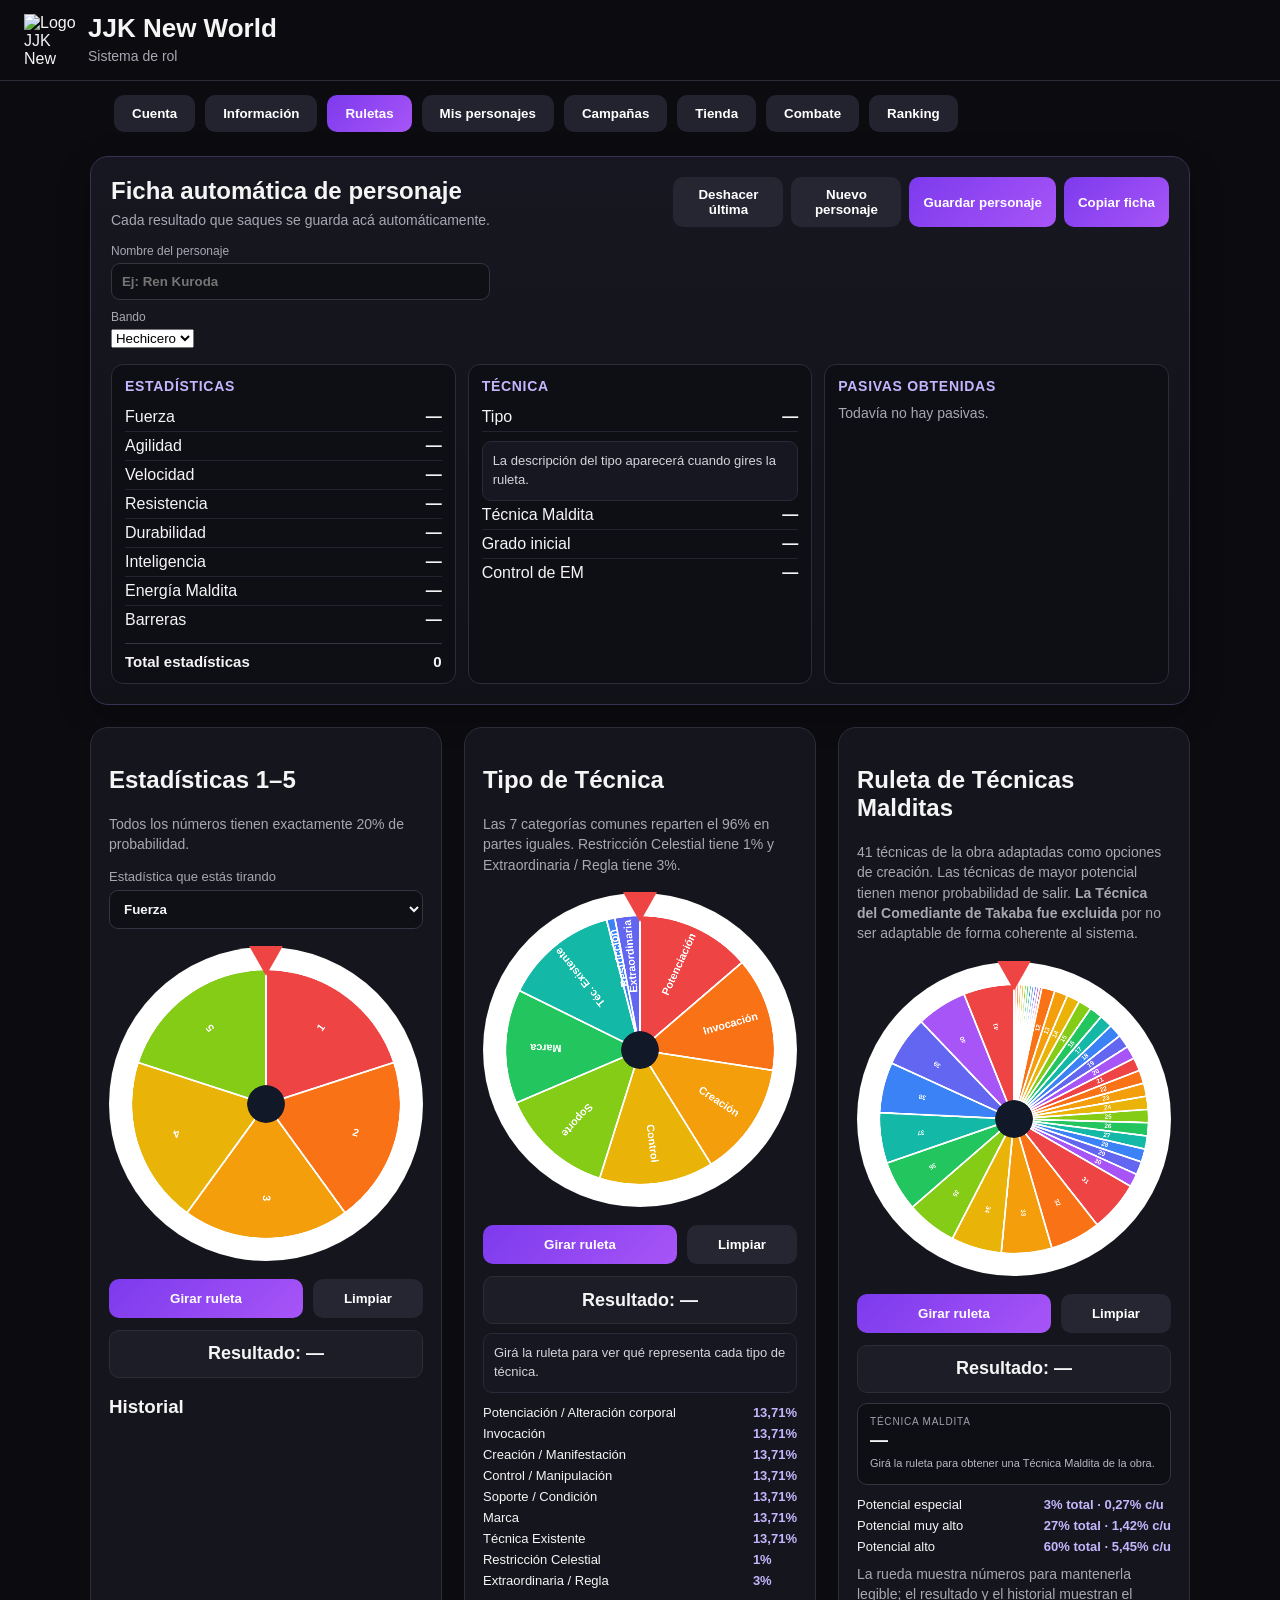
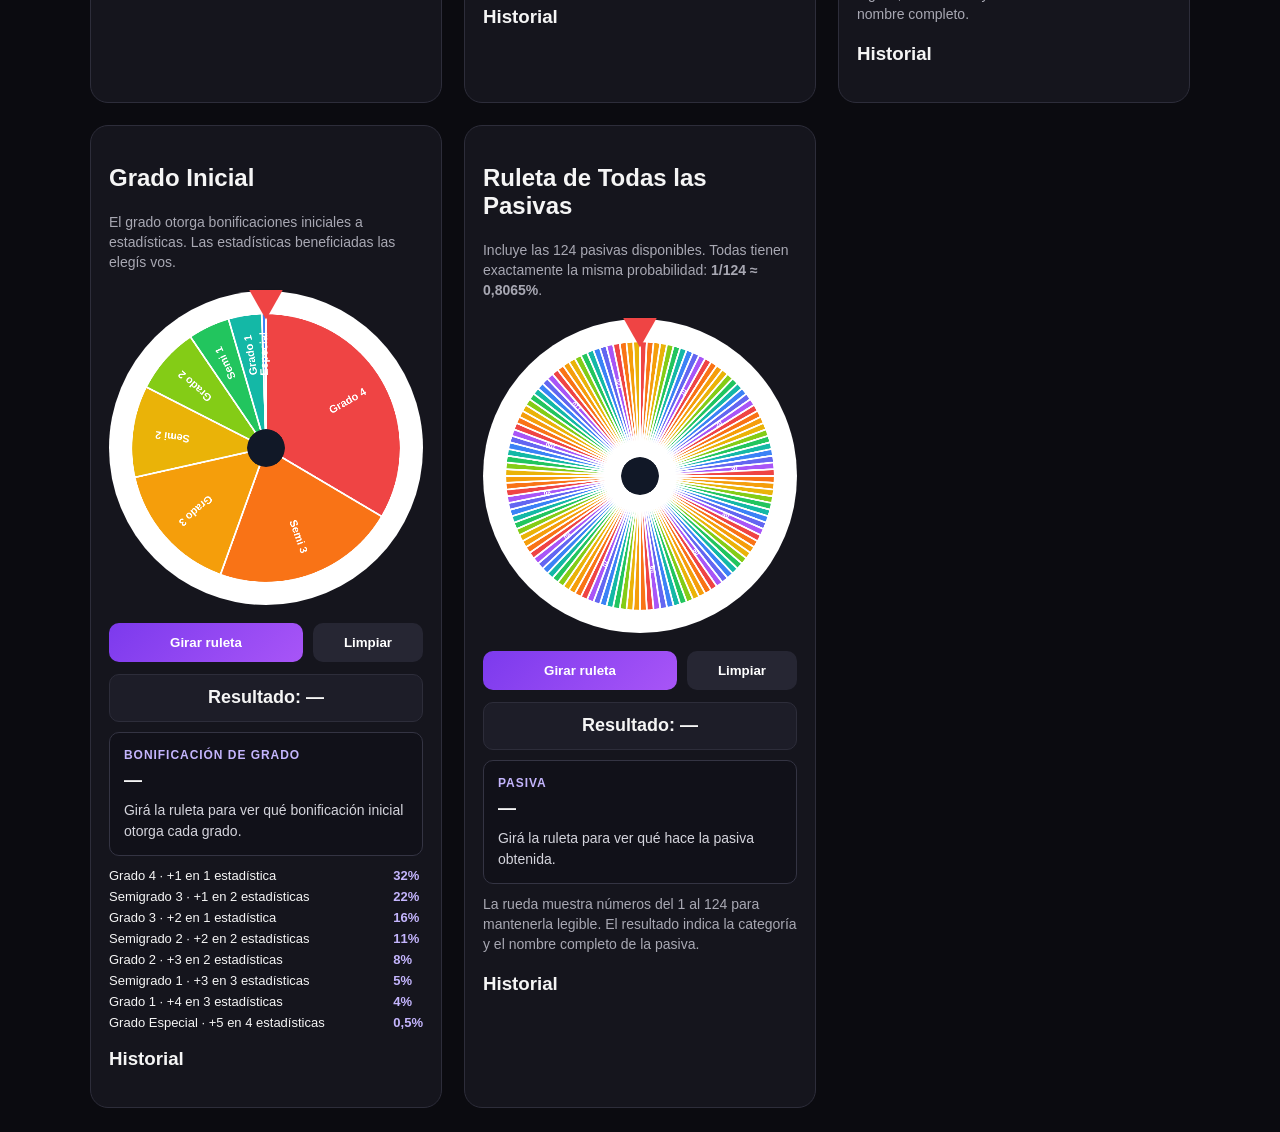
==== index.html @ 61fa08f1 "Allow deleting roleplay characters and report database delete failures" ====
<!doctype html>
<html lang="es">
<head>
<meta charset="utf-8">
<meta name="viewport" content="width=device-width,initial-scale=1">
<title>JJK New World</title>
<link rel="icon" type="image/svg+xml" href="assets/favicon.svg?v=2">
<link rel="shortcut icon" href="assets/favicon.svg?v=2">
<style>
:root{--bg:#0b0b10;--panel:#15151d;--panel2:#1d1d28;--border:#2d2d3a;--text:#f5f5f5;--muted:#a8a8b3;--accent:#7c3aed;--accent2:#a855f7}
*{box-sizing:border-box}body{margin:0;background:var(--bg);color:var(--text);font-family:Arial,sans-serif}header{padding:14px 24px;border-bottom:1px solid var(--border)}.brand{display:flex;align-items:center;gap:12px}.brand-logo{width:52px;height:52px;object-fit:contain;display:block}.brand-copy h1{margin:0;font-size:26px;line-height:1.1}.brand-copy .muted{margin-top:3px}main{max-width:1100px;margin:auto;padding:24px}.grid{display:grid;grid-template-columns:repeat(auto-fit,minmax(340px,1fr));gap:22px}.card{background:var(--panel);border:1px solid var(--border);border-radius:18px;padding:18px}.muted{color:var(--muted);font-size:14px;line-height:1.45}.wheel{position:relative;width:min(92vw,480px);aspect-ratio:1;margin:18px auto}.pointer{position:absolute;top:-1px;left:50%;transform:translateX(-50%);width:34px;height:30px;background:#ef4444;clip-path:polygon(0 0,100% 0,50% 100%);z-index:2;filter:drop-shadow(0 2px 3px rgba(0,0,0,.45))}canvas{width:100%;height:100%;border-radius:50%;background:#fff}.actions{display:flex;gap:10px;margin-top:14px}button{flex:1;border:0;border-radius:10px;padding:12px;font-weight:700;cursor:pointer;background:linear-gradient(135deg,var(--accent),var(--accent2));color:white}.secondary{max-width:110px;background:#262633}.result{margin-top:12px;background:var(--panel2);border:1px solid var(--border);padding:12px;border-radius:10px;text-align:center;font-size:18px;font-weight:800;min-height:48px;display:flex;align-items:center;justify-content:center}.chips{display:flex;gap:7px;flex-wrap:wrap;margin-top:8px}.chip{padding:6px 8px;border-radius:8px;background:#252532;border:1px solid #343443;font-size:12px}.legend{display:grid;grid-template-columns:1fr auto;gap:6px 12px;margin-top:12px;font-size:13px}.legend span:nth-child(even){color:#c4b5fd;font-weight:700}.passive-detail{margin-top:10px;padding:13px 14px;border:1px solid #343443;border-radius:10px;background:#111119;line-height:1.5}.passive-detail .pd-cat{font-size:12px;text-transform:uppercase;letter-spacing:.08em;color:#c4b5fd;font-weight:700}.passive-detail .pd-name{font-size:18px;font-weight:800;margin:3px 0 6px}.passive-detail .pd-desc{font-size:14px;color:#d4d4dc}.sheet-card{background:linear-gradient(180deg,#171721,#111118);border:1px solid #3a3154;border-radius:18px;padding:20px;margin-bottom:22px;box-shadow:0 10px 35px rgba(0,0,0,.2)}
.sheet-head{display:flex;align-items:flex-start;justify-content:space-between;gap:16px;flex-wrap:wrap}.sheet-head h2{margin:0 0 5px}.sheet-actions{display:flex;gap:8px;flex-wrap:wrap}.sheet-actions button{flex:none;padding:10px 14px}.sheet-grid{display:grid;grid-template-columns:repeat(auto-fit,minmax(230px,1fr));gap:12px;margin-top:16px}.sheet-block{background:#0e0e15;border:1px solid var(--border);border-radius:12px;padding:13px}.sheet-block h3{margin:0 0 9px;font-size:14px;color:#c4b5fd;text-transform:uppercase;letter-spacing:.05em}.sheet-row{display:flex;justify-content:space-between;gap:12px;padding:5px 0;border-bottom:1px solid #242431}.sheet-row:last-child{border-bottom:0}.sheet-value{font-weight:800;text-align:right}.sheet-passives{display:grid;gap:7px}.sheet-passive{background:#171722;border:1px solid #292938;border-radius:9px;padding:9px;font-size:13px}.sheet-passive b{display:block;margin-bottom:2px}.identity-grid{display:grid;grid-template-columns:repeat(auto-fit,minmax(220px,1fr));gap:10px;margin-top:14px}.identity-field label{display:block;font-size:12px;color:var(--muted);margin-bottom:5px}.identity-field input{width:100%;background:#0f0f16;color:var(--text);border:1px solid #343443;border-radius:9px;padding:10px;font-weight:700}.tech-desc{margin-top:9px;padding:10px;background:#171722;border:1px solid #292938;border-radius:9px;color:#d4d4dc;font-size:13px;line-height:1.45}.stat-total{margin-top:9px;padding-top:9px;border-top:1px solid #343443;font-size:15px;font-weight:800;display:flex;justify-content:space-between}.select-wrap{margin:10px 0 2px}.select-wrap label{display:block;font-size:13px;color:var(--muted);margin-bottom:6px}.select-wrap select{width:100%;background:#0f0f16;color:var(--text);border:1px solid #343443;border-radius:9px;padding:10px;font-weight:700}
.toast{position:fixed;right:18px;bottom:18px;background:#232334;border:1px solid #44445a;color:#fff;padding:11px 14px;border-radius:10px;opacity:0;transform:translateY(8px);pointer-events:none;transition:.2s;z-index:99}.toast.show{opacity:1;transform:none}
.top-nav{max-width:1100px;margin:0 auto;padding:14px 24px 0;display:flex;gap:10px}.top-nav button{flex:none;padding:11px 18px;background:#232330}.top-nav button.active{background:linear-gradient(135deg,var(--accent),var(--accent2))}.hidden{display:none!important}
.characters-head{display:flex;justify-content:space-between;align-items:flex-end;gap:16px;flex-wrap:wrap;margin-bottom:18px}.characters-grid{display:grid;grid-template-columns:repeat(2,minmax(0,1fr));gap:16px}.character-card{background:var(--panel);border:1px solid var(--border);border-radius:16px;padding:16px}.character-card h3{margin:0 0 4px;font-size:21px}.character-top{display:flex;gap:12px;align-items:center;margin-bottom:10px}.character-avatar{width:74px;height:74px;border-radius:14px;object-fit:cover;border:1px solid #3a3a4b;background:#0d0d14;flex:none}.character-avatar.placeholder{display:flex;align-items:center;justify-content:center;font-size:28px;font-weight:900;color:#7f7f91}.photo-preview{width:120px;height:120px;border-radius:14px;object-fit:cover;border:1px solid #3a3a4b;background:#0d0d14;display:block;margin:8px 0}.photo-note{font-size:11px;color:var(--muted);margin-top:5px}.character-meta{color:var(--muted);font-size:13px;margin-bottom:12px}.character-summary{display:grid;grid-template-columns:1fr auto;gap:6px 12px;font-size:13px}.character-summary strong{text-align:right}.character-actions{display:flex;gap:8px;margin-top:14px}.character-actions button{padding:9px}.danger{background:#3a171d!important}.editor{margin-top:14px;padding-top:14px;border-top:1px solid var(--border)}.editor-grid{display:grid;grid-template-columns:repeat(2,minmax(0,1fr));gap:10px}.editor label{display:block;font-size:12px;color:var(--muted);margin-bottom:5px}.editor input,.editor select,.editor textarea{width:100%;background:#0f0f16;color:var(--text);border:1px solid #343443;border-radius:8px;padding:9px}.editor textarea{min-height:70px;resize:vertical}.editor-stats{display:grid;grid-template-columns:repeat(4,minmax(0,1fr));gap:8px;margin-top:10px}.editor-stat{background:#101018;border:1px solid #292938;border-radius:8px;padding:8px}.editor-stat small{display:block;color:var(--muted);margin-bottom:4px}.initial-note{font-size:11px;color:#9c9cac;margin-top:3px}.passive-edit{display:flex;gap:8px;align-items:flex-start;padding:8px;background:#101018;border:1px solid #292938;border-radius:8px;margin-top:7px}.passive-edit div{flex:1}.passive-edit button{flex:none;padding:7px 9px}.passive-edit.pending-remove{opacity:.48;border-color:#7f1d1d;background:#1b1114}.passive-edit.pending-remove div{text-decoration:line-through}.passive-edit.pending-remove button{text-decoration:none;opacity:1}.awakening-panel{margin-top:10px;padding:10px;border:1px solid #343443;border-radius:10px;background:#0d0d14}.awakening-panel.hidden{display:none}.awakening-list{display:grid;gap:7px;margin-top:8px}.awakening-option{display:grid;grid-template-columns:auto 1fr;gap:8px;align-items:start;padding:8px;border:1px solid #292938;border-radius:8px;background:#101018}.awakening-option input{width:auto!important;margin-top:3px}.awakening-option.locked{opacity:.48}.awakening-option b{display:block;font-size:12px}.awakening-option small{display:block;color:var(--muted);line-height:1.4;margin-top:2px}.empty-characters{padding:30px;text-align:center;background:var(--panel);border:1px dashed #3c3c4c;border-radius:16px;color:var(--muted)}
.campaigns-head{display:flex;justify-content:space-between;align-items:flex-end;gap:16px;flex-wrap:wrap;margin-bottom:18px}.campaigns-grid{display:grid;grid-template-columns:repeat(auto-fit,minmax(300px,1fr));gap:16px}.campaign-card{background:var(--panel);border:1px solid var(--border);border-radius:16px;padding:16px}.campaign-cover{width:100%;height:150px;border-radius:12px;object-fit:cover;border:1px solid #343443;background:#0e0e15;margin-bottom:12px}.campaign-cover.placeholder{display:flex;align-items:center;justify-content:center;font-size:38px;font-weight:900;color:#77778a}.campaign-title-row{display:flex;justify-content:space-between;gap:10px;align-items:flex-start}.campaign-character-strip{display:flex;gap:6px;flex-wrap:wrap;margin-top:10px}.campaign-character-chip{display:flex;align-items:center;gap:6px;background:#171722;border:1px solid #292938;border-radius:999px;padding:5px 8px 5px 5px;font-size:12px}.campaign-character-chip img,.campaign-character-chip .mini-avatar{width:28px;height:28px;border-radius:50%;object-fit:cover;background:#0d0d14;border:1px solid #3a3a4b;display:flex;align-items:center;justify-content:center;font-weight:900}.campaign-edit-photo{margin-top:10px;padding-top:10px;border-top:1px solid var(--border)}.campaign-card h3{margin:0 0 6px}.campaign-meta{font-size:13px;color:var(--muted);margin-bottom:12px}.campaign-actions{display:flex;gap:8px;flex-wrap:wrap;margin-top:12px}.campaign-actions button{flex:none}.campaign-panel{margin-top:14px;border-top:1px solid var(--border);padding-top:14px}.zone-card{background:#101018;border:1px solid #292938;border-radius:10px;padding:10px;margin-top:8px}.zone-head{display:flex;justify-content:space-between;gap:10px;align-items:center}.zone-players{display:grid;gap:7px;margin-top:8px}.zone-player{display:flex;align-items:center;gap:9px;background:#171722;border:1px solid #292938;border-radius:8px;padding:8px}.zone-player img,.zone-player .mini-avatar{width:42px;height:42px;border-radius:9px;object-fit:cover;background:#0d0d14;border:1px solid #3a3a4b;display:flex;align-items:center;justify-content:center;font-weight:900}.zone-player .zp-main{flex:1}.zone-player .zp-main b{display:block}.campaign-form{display:grid;grid-template-columns:1fr auto;gap:10px;margin:10px 0}.campaign-form input,.campaign-form select{background:#0f0f16;color:var(--text);border:1px solid #343443;border-radius:9px;padding:10px}.campaign-form button{flex:none}.campaign-note{font-size:12px;color:var(--muted);margin-top:8px}
@media(max-width:900px){.characters-grid{grid-template-columns:1fr}}\n@media(max-width:720px){main{padding:16px}.top-nav{padding:12px 16px 0}.grid{grid-template-columns:1fr}.sheet-actions{width:100%}.sheet-actions button{flex:1}.editor-grid{grid-template-columns:1fr}.editor-stats{grid-template-columns:repeat(2,minmax(0,1fr))}}

.auth-bar{max-width:1100px;margin:12px auto 0;padding:0 24px;display:flex;gap:8px;align-items:center;flex-wrap:wrap}.auth-bar input{background:#0f0f16;color:var(--text);border:1px solid #343443;border-radius:9px;padding:9px 10px;min-width:190px}.auth-bar button{flex:none;padding:9px 12px}.auth-status{font-size:13px;color:var(--muted);margin-right:auto}.admin-badge{display:inline-block;background:#4c1d95;color:#e9d5ff;border:1px solid #7c3aed;border-radius:999px;padding:3px 8px;font-size:11px;font-weight:800;margin-left:6px}.sync-note{font-size:12px;color:#a7f3d0}.auth-required{padding:28px;text-align:center;background:var(--panel);border:1px dashed #3c3c4c;border-radius:16px;color:var(--muted)}

.combat-campaign-grid{display:grid;grid-template-columns:repeat(auto-fit,minmax(240px,1fr));gap:16px}.combat-campaign-card{background:var(--panel);border:1px solid var(--border);border-radius:16px;overflow:hidden}.combat-campaign-card img,.combat-campaign-placeholder{width:100%;height:135px;object-fit:cover;background:#0e0e15;display:flex;align-items:center;justify-content:center;font-size:38px;font-weight:900;color:#77778a}.combat-campaign-body{padding:14px}.combat-toolbar{display:flex;gap:10px;align-items:center;justify-content:space-between;flex-wrap:wrap;margin-bottom:16px}.combat-roster{display:grid;gap:14px}.combat-char{background:var(--panel);border:1px solid var(--border);border-radius:16px;padding:14px}.combat-char-head{display:flex;gap:12px;align-items:center;margin-bottom:12px}.combat-avatar{width:58px;height:58px;border-radius:12px;object-fit:cover;background:#0d0d14;border:1px solid #3a3a4b;display:flex;align-items:center;justify-content:center;font-weight:900;font-size:22px}.combat-char-title{flex:1}.combat-char-title h3{margin:0 0 4px}.combat-bars{display:grid;grid-template-columns:repeat(3,1fr);gap:10px}.combat-resource{background:#111119;border:1px solid #2c2c3a;border-radius:12px;padding:10px}.combat-resource-top{display:flex;justify-content:space-between;gap:8px;align-items:center;margin-bottom:7px;font-size:13px}.combat-bar{height:13px;border-radius:999px;background:#262633;overflow:hidden;border:1px solid #3a3a48}.combat-bar-fill{height:100%;background:linear-gradient(90deg,#6d28d9,#a78bfa);width:0%}.combat-resource input[type=range]{width:100%;margin-top:7px}.combat-number-row{display:flex;gap:6px;margin-top:6px;align-items:center}.combat-number-row input{width:72px;background:#0f0f16;color:var(--text);border:1px solid #343443;border-radius:7px;padding:6px}.combat-stats{display:grid;grid-template-columns:repeat(auto-fit,minmax(125px,1fr));gap:7px;margin-top:12px}.combat-stat{background:#101018;border:1px solid #292938;border-radius:9px;padding:8px;font-size:12px}.combat-stat b{display:block;font-size:16px;margin-top:2px}.combat-admin-row{display:flex;gap:8px;justify-content:flex-end;flex-wrap:wrap;margin-top:10px}.combat-hidden-card{opacity:.58}.visibility-pill{font-size:11px;padding:4px 8px;border-radius:999px;background:#252535;color:#d4d4df}.visibility-pill.on{background:#12351f;color:#bbf7d0}.initiative-pill{font-size:11px;padding:4px 8px;border-radius:999px;background:#2a1f3d;color:#e9d5ff;border:1px solid #6d28d9;font-weight:800;white-space:nowrap}.initiative-pill.pending{background:#252535;color:#b9b9c8;border-color:#3b3b4c}.combat-top-actions{display:flex;gap:8px;align-items:end;flex-wrap:wrap}.initiative-btn{background:linear-gradient(135deg,#6d28d9,#8b5cf6);font-weight:900}@media(max-width:720px){.combat-bars{grid-template-columns:1fr}.combat-char-head{align-items:flex-start}}

.account-card{background:#111119;border:1px solid #2d2d3a;border-radius:14px;padding:16px;margin-top:12px}.account-state{display:flex;gap:12px;align-items:center}.account-dot{width:12px;height:12px;border-radius:50%;background:#4ade80;box-shadow:0 0 12px rgba(74,222,128,.45)}.account-dot.off{background:#71717a;box-shadow:none}.account-details{display:grid;gap:5px;margin-top:12px}.account-details-row{display:flex;gap:8px;flex-wrap:wrap}.account-label{color:var(--muted);min-width:70px}.account-help{font-size:12px;color:var(--muted);margin-top:10px}

.password-wrap{position:relative;display:flex;align-items:center}.password-wrap input{width:100%;padding-right:42px}.password-toggle{position:absolute;right:6px;top:50%;transform:translateY(-50%);background:transparent;border:0;color:var(--muted);padding:6px 8px;cursor:pointer;font-size:16px}.password-toggle:hover{color:var(--text)}
/* Formulario de acceso adaptable a teléfonos, sin columnas desbordadas. */
#account-login-box .campaign-form{grid-template-columns:repeat(2,minmax(0,1fr))}
#account-login-box .campaign-form input,#account-login-box .password-wrap{width:100%;min-width:0}
#account-login-box #auth-login-feedback{overflow-wrap:anywhere;line-height:1.5}
@media(max-width:640px){
  #account-login-box .campaign-form{grid-template-columns:minmax(0,1fr)}
  #account-login-box .campaign-form input{font-size:16px;min-height:46px}
  #account-login-box .campaign-actions{display:grid;grid-template-columns:minmax(0,1fr)}
  #account-login-box .campaign-actions button{width:100%;min-height:46px}
  #account-login-box .auth-help-actions{display:grid!important;grid-template-columns:minmax(0,1fr)}
  #account-login-box .auth-help-actions button{width:100%;min-height:42px}
}

.combat-layout{display:grid;grid-template-columns:minmax(0,1fr) 320px;gap:16px;align-items:start}.roll-chat{background:var(--panel);border:1px solid var(--border);border-radius:16px;overflow:hidden;position:sticky;top:12px}.roll-chat-head{padding:12px 14px;border-bottom:1px solid var(--border);display:flex;justify-content:space-between;gap:10px;align-items:center}.roll-chat-list{max-height:620px;overflow:auto;padding:10px;display:grid;gap:8px}.roll-msg{background:#101018;border:1px solid #292938;border-radius:10px;padding:9px}.roll-msg-top{display:flex;justify-content:space-between;gap:8px;font-size:11px;color:var(--muted);margin-bottom:4px}.roll-msg-main{font-size:13px}.roll-total{font-size:18px;font-weight:900;margin-left:4px}.combat-stat.rollable{cursor:pointer;transition:.15s ease}.combat-stat.rollable:hover{transform:translateY(-1px);border-color:#7c3aed;background:#171326}.combat-stat.rollable:active{transform:translateY(0)}.combat-stat small{display:block;color:var(--muted);margin-top:4px;font-size:10px}.roll-empty{padding:18px;text-align:center;color:var(--muted)}@media(max-width:900px){.combat-layout{grid-template-columns:1fr}.roll-chat{position:static}.roll-chat-list{max-height:330px}}

.dice-overlay{position:fixed;inset:0;background:radial-gradient(circle at center,rgba(44,18,72,.38),rgba(5,5,10,.78));display:flex;align-items:center;justify-content:center;z-index:9999;backdrop-filter:blur(3px)}.dice-overlay.hidden{display:none}.d20-wrap{display:flex;flex-direction:column;align-items:center;gap:14px;perspective:900px}.d20-stage{position:relative;display:flex;align-items:center;justify-content:center}.d20-glow{position:absolute;width:160px;height:160px;border-radius:50%;background:radial-gradient(circle,rgba(167,139,250,.34),rgba(124,58,237,.08) 55%,transparent 72%);filter:blur(6px);opacity:.8;animation:glowPulse 1.4s ease-in-out infinite}.d20{position:relative;width:132px;height:132px;clip-path:polygon(50% 0%,95% 28%,82% 88%,18% 88%,5% 28%);background:linear-gradient(145deg,#3a1d5a,#8b5cf6 48%,#4c1d95 72%,#1c1230);display:flex;align-items:center;justify-content:center;font-size:46px;font-weight:900;color:white;box-shadow:0 22px 50px rgba(0,0,0,.52),0 0 36px rgba(124,58,237,.52);transform-style:preserve-3d;border:2px solid rgba(221,214,254,.9);text-shadow:0 2px 8px rgba(0,0,0,.65)}.d20:before,.d20:after{content:"";position:absolute;inset:14px;clip-path:polygon(50% 0%,95% 28%,82% 88%,18% 88%,5% 28%);border:1px solid rgba(255,255,255,.22)}.d20:after{inset:29px;border-color:rgba(255,255,255,.12)}.d20.rolling{animation:d20EpicRoll 1.8s cubic-bezier(.16,.84,.27,1)}.d20.resolved{animation:d20Land .42s ease-out}.d20.crit20{background:linear-gradient(145deg,#5b3b00,#f59e0b 48%,#fde68a 68%,#78350f);box-shadow:0 0 55px rgba(245,158,11,.85),0 26px 60px rgba(0,0,0,.5)}.d20.crit1{background:linear-gradient(145deg,#3f0d12,#991b1b 48%,#ef4444 68%,#2b0709);box-shadow:0 0 48px rgba(239,68,68,.72),0 26px 60px rgba(0,0,0,.5)}.d20-label{font-size:13px;color:#ede9fe;font-weight:800;letter-spacing:.02em;text-shadow:0 1px 6px rgba(0,0,0,.7)}.dice-result-burst{position:absolute;width:18px;height:18px;border-radius:50%;background:white;opacity:0;box-shadow:0 0 22px 8px rgba(255,255,255,.7)}.dice-result-burst.show{animation:resultBurst .5s ease-out}.dice-crit-text{font-size:15px;font-weight:900;letter-spacing:.08em;text-transform:uppercase;opacity:0;transform:translateY(4px)}.dice-crit-text.show{animation:critText .6s ease-out forwards}.dice-multi-grid{display:flex;flex-wrap:wrap;justify-content:center;align-items:center;gap:12px;max-width:min(92vw,760px);min-height:150px}.dice-multi-grid.hidden{display:none}.multi-die{position:relative;width:96px;height:96px;clip-path:polygon(50% 0%,95% 28%,82% 88%,18% 88%,5% 28%);background:linear-gradient(145deg,#3a1d5a,#8b5cf6 48%,#4c1d95 72%,#1c1230);display:flex;align-items:center;justify-content:center;flex-direction:column;font-size:32px;font-weight:900;color:#fff;border:2px solid rgba(221,214,254,.9);text-shadow:0 2px 8px rgba(0,0,0,.65);box-shadow:0 15px 36px rgba(0,0,0,.5),0 0 24px rgba(124,58,237,.42);transform-style:preserve-3d}.multi-die small{font-size:10px;opacity:.72;letter-spacing:.08em;margin-top:2px}.multi-die.rolling{animation:d20EpicRoll 1.8s cubic-bezier(.16,.84,.27,1)}.multi-die.resolved{animation:d20Land .42s ease-out}.multi-dice-more{width:100%;text-align:center;font-size:13px;color:#ede9fe;font-weight:800}@media(max-width:560px){.dice-multi-grid{gap:8px}.multi-die{width:74px;height:74px;font-size:25px}}@keyframes d20EpicRoll{0%{transform:translateY(-20px) rotateX(0deg) rotateY(0deg) rotateZ(0deg) scale(.72)}18%{transform:translateY(-34px) rotateX(160deg) rotateY(120deg) rotateZ(90deg) scale(1.03)}42%{transform:translateY(-16px) rotateX(330deg) rotateY(270deg) rotateZ(190deg) scale(.98)}68%{transform:translateY(-6px) rotateX(500deg) rotateY(430deg) rotateZ(315deg) scale(1.05)}88%{transform:translateY(5px) rotateX(650deg) rotateY(590deg) rotateZ(345deg) scale(.97)}100%{transform:translateY(0) rotateX(720deg) rotateY(720deg) rotateZ(360deg) scale(1)}}@keyframes d20Land{0%{transform:scale(1.08) translateY(-2px)}55%{transform:scale(.94) translateY(3px)}100%{transform:scale(1) translateY(0)}}@keyframes glowPulse{0%,100%{transform:scale(.92);opacity:.52}50%{transform:scale(1.08);opacity:.9}}@keyframes resultBurst{0%{opacity:.95;transform:scale(.4)}100%{opacity:0;transform:scale(7)}}@keyframes critText{0%{opacity:0;transform:translateY(6px) scale(.9)}100%{opacity:1;transform:translateY(0) scale(1)}}

.technique-box{margin-top:14px;padding:12px;border:1px solid var(--border);border-radius:12px;background:#101018}.technique-box h4{margin:0 0 8px}.technique-use-list{display:grid;gap:8px;margin-top:8px}.technique-use-item{border:1px solid #2d2d3a;border-radius:9px;padding:9px;background:#0e0e15}.technique-use-row{display:grid;grid-template-columns:1.15fr .9fr .65fr .9fr;gap:8px;align-items:end}.technique-use-row input,.technique-use-row select,.technique-use-row textarea{width:100%}.technique-use-wide{grid-column:span 2}.technique-use-remove{display:flex;justify-content:flex-end;align-items:end}.technique-use-actions{display:flex;gap:6px;flex-wrap:wrap;margin-top:8px}.combat-technique-box{margin-top:8px;padding-top:8px;border-top:1px solid #2b2b39}.combat-technique-title{display:flex;justify-content:space-between;gap:8px;align-items:center;margin-bottom:6px}.combat-technique-desc{font-size:11px;color:var(--muted);margin-bottom:7px}.combat-technique-actions{display:flex;gap:6px;flex-wrap:wrap}.combat-technique-btn{font-size:11px;padding:6px 9px}.technique-count{font-size:11px;color:var(--muted)}@media(max-width:720px){.technique-use-row{grid-template-columns:1fr}.combat-technique-actions{display:grid;grid-template-columns:1fr 1fr}}

.combat-char-head{cursor:pointer}
.combat-quick-menu{margin-top:8px;border-top:1px solid #2b2b39;padding-top:8px}
.combat-quick-nav{display:flex;gap:7px;justify-content:center}
.combat-quick-tab{display:flex;flex-direction:column;align-items:center;justify-content:center;gap:3px;min-width:78px;padding:7px 10px;background:#14141d;border:1px solid #323242;border-radius:9px;color:var(--text);font-size:10px}
.combat-quick-tab .qicon{font-size:18px;line-height:1}
.combat-quick-tab.active{border-color:#7c3aed;background:#1b1530}
.combat-quick-panel{margin-top:8px;padding:9px;background:#0f0f16;border:1px solid #2d2d3a;border-radius:9px}
.combat-quick-panel.hidden{display:none}
.quick-tech-desc{font-size:11px;color:var(--muted);line-height:1.45}
.quick-action-list{display:flex;gap:6px;flex-wrap:wrap}.quick-tech-list{display:grid;gap:7px}.quick-tech-item{border:1px solid #2d2d3a;border-radius:9px;background:#101018;overflow:hidden}.quick-tech-item>summary{cursor:pointer;list-style:none;padding:9px 10px;font-size:11px;font-weight:800;display:flex;align-items:center;justify-content:space-between;gap:8px}.quick-tech-item>summary::-webkit-details-marker{display:none}.quick-tech-item>summary:after{content:"▾";color:#8b5cf6}.quick-tech-item[open]>summary:after{content:"▴"}.quick-tech-actions{display:flex;gap:7px;flex-wrap:wrap;padding:0 9px 9px}.quick-tech-actions button{font-size:10px;padding:6px 9px}.quick-tech-note{font-size:10px;color:var(--muted);padding:0 9px 8px;line-height:1.4}
.quick-passive-list{display:grid;gap:6px}
.quick-passive-item{padding:7px 8px;border:1px solid #292938;border-radius:8px;background:#101018}
.quick-passive-item b{font-size:11px}
.quick-passive-item div{font-size:10px;color:var(--muted);margin-top:2px}
@media(max-width:720px){.combat-quick-nav{justify-content:flex-start;overflow-x:auto}.combat-quick-tab{min-width:72px}}
.combat-char{transition:opacity .18s ease,transform .18s ease,border-color .18s ease}.combat-char.live-updated{border-color:#7c3aed}.combat-char.live-removing{opacity:0;transform:translateY(-6px)}.combat-bar-fill{transition:width .22s ease}

/* Combat width and compactness refinements */
main{max-width:1500px!important;width:min(98vw,1500px)!important}
.combat-layout{grid-template-columns:minmax(0,1.03fr) minmax(460px,.97fr)!important;gap:14px!important}
.combat-roster{gap:6px!important}
.combat-char{padding:8px 10px!important;border-radius:9px!important}
.combat-char-head{margin-bottom:5px!important;gap:8px!important}
.combat-avatar{width:40px!important;height:40px!important;flex-basis:40px!important;font-size:15px!important}
.combat-char-title h3{font-size:14px!important}
.combat-char-title .muted{font-size:10px!important}
.combat-bars{gap:5px!important;margin:3px 0 4px!important}
.combat-resource{padding:5px 6px!important}
.combat-resource-top{font-size:9px!important;margin-bottom:3px!important}
.combat-bar{height:8px!important}
.combat-number-row{margin-top:3px!important}
.combat-number-row input{width:52px!important;padding:3px!important;font-size:10px!important}
.combat-stats{margin-top:4px!important}
.combat-stat{min-width:52px!important;padding:5px 6px!important;font-size:9px!important}
.combat-stat b{font-size:13px!important}
.combat-stat small{font-size:7px!important}
.combat-quick-menu{margin-top:6px!important;padding-top:6px!important}
.combat-quick-nav{gap:5px!important}
.combat-quick-tab{min-width:70px!important;padding:5px 8px!important;font-size:9px!important}
.combat-quick-tab .qicon{font-size:15px!important}
.combat-quick-panel{margin-top:6px!important;padding:7px!important}
.combat-admin-row{margin-top:5px!important}
.roll-chat-list{max-height:840px!important;padding:12px!important;gap:10px!important}
.roll-msg{padding:11px 12px!important;border-radius:12px!important}
.roll-msg-with-avatar{display:flex;gap:10px;align-items:center}
.roll-msg-mini-avatar{width:32px;height:32px;border-radius:50%;object-fit:cover;flex:0 0 32px;border:1px solid #4b4b5b;background:#15151f;display:flex;align-items:center;justify-content:center;font-size:12px;font-weight:800}
.roll-msg-content{min-width:0;flex:1}
.roll-msg-top{font-size:12px!important;margin-bottom:7px!important}
.roll-msg-main{gap:7px!important;font-size:16px!important;display:flex!important;align-items:center!important}
.roll-d20{width:40px!important;height:40px!important;font-size:17px!important}
.roll-total{min-width:40px!important;height:40px!important;font-size:20px!important;display:inline-flex!important;align-items:center!important;justify-content:center!important}
@media(max-width:1000px){main{width:98vw!important}.combat-layout{grid-template-columns:1fr!important}.roll-chat-list{max-height:440px!important}}

.combat-map-section{margin-top:18px;border-top:1px solid var(--border);padding-top:16px}
.combat-map-head{display:flex;justify-content:space-between;align-items:flex-end;gap:10px;flex-wrap:wrap;margin-bottom:10px}
.combat-map-head h3{margin:0 0 3px}
.combat-map-tools{display:flex;gap:7px;align-items:center;flex-wrap:wrap}
.combat-map-tools select,.combat-map-tools input{min-height:36px}
.combat-map-admin{margin:10px 0;padding:10px;border:1px solid #2d2d3a;border-radius:10px;background:#101018}
.combat-map-admin-grid{display:grid;grid-template-columns:1.1fr 1fr 1.4fr .7fr .7fr auto;gap:7px;align-items:end}
.combat-map-stage-shell{width:100%;height:auto;border:1px solid #343443;border-radius:12px;background:#09090e;padding:10px;overflow:visible}
.tactical-map{position:relative;display:block;width:100%;min-width:0;max-width:none;margin:0 auto;user-select:none;touch-action:none}
.tactical-map>img{display:block;width:100%;height:auto;max-height:none;object-fit:contain;border-radius:7px;pointer-events:none}
.map-token{position:absolute;transform:translate(-50%,-50%);border-radius:50%;border:2px solid rgba(255,255,255,.92);box-shadow:0 3px 12px rgba(0,0,0,.7);overflow:visible;cursor:grab;z-index:5;touch-action:none}
.map-token.dragging{cursor:grabbing;z-index:8;box-shadow:0 0 0 3px rgba(124,58,237,.35),0 5px 16px rgba(0,0,0,.75)}
.map-token img,.map-token-fallback{width:100%;height:100%;border-radius:50%;object-fit:cover;background:#191923;display:flex;align-items:center;justify-content:center;font-weight:900;font-size:11px}
.map-token-name{position:absolute;top:calc(100% + 3px);left:50%;transform:translateX(-50%);white-space:nowrap;background:rgba(8,8,12,.82);padding:2px 5px;border-radius:5px;color:#fff;font-size:9px;pointer-events:none}
.map-ruler-svg{position:absolute;inset:0;width:100%;height:100%;z-index:4;pointer-events:none}

.map-drawings-svg{position:absolute;inset:0;width:100%;height:100%;z-index:3;pointer-events:none;overflow:visible}
.map-drawing-shape{vector-effect:non-scaling-stroke;transition:filter .12s ease,opacity .12s ease}
.map-drawing-shape.selected{filter:drop-shadow(0 0 3px #fff);opacity:1}
.map-drawings-svg.select-mode .map-drawing-shape{pointer-events:all;cursor:pointer}
.map-drawing-toolbar{margin-top:9px;padding:9px;border:1px solid #30303d;border-radius:10px;background:#101018;display:flex;gap:7px;align-items:center;flex-wrap:wrap}
.map-drawing-toolbar button{padding:7px 9px;font-size:11px}
.map-drawing-toolbar button.active{outline:2px solid #8b5cf6;background:#26193f}
.map-drawing-toolbar input[type=color]{width:38px;height:32px;border:1px solid #3a3a48;border-radius:7px;background:#111;padding:2px}
.map-drawing-toolbar .draw-size{display:inline-flex;gap:4px;align-items:center}
.map-drawing-toolbar .draw-size span{min-width:40px;text-align:center;font-size:11px;color:var(--muted)}
.map-drawing-toolbar .draw-sep{width:1px;height:26px;background:#343443;margin:0 2px}
.map-drawing-help{font-size:10px;color:var(--muted);flex-basis:100%}
.map-ruler-line{stroke:#f4f4f5;stroke-width:2;stroke-dasharray:7 5;filter:drop-shadow(0 1px 2px #000)}
.map-measure-label{position:absolute;z-index:7;background:rgba(8,8,12,.9);color:white;border:1px solid #55556a;border-radius:7px;padding:4px 7px;font-size:11px;pointer-events:none;display:none}
.map-scale-note{font-size:10px;color:var(--muted)}
.map-empty{padding:24px;text-align:center;border:1px dashed #383846;border-radius:10px;color:var(--muted)}
@media(max-width:900px){.combat-map-admin-grid{grid-template-columns:1fr 1fr}.combat-map-stage-shell{height:auto}.tactical-map{min-width:0}}

/* Roulette overflow fix */
#roulette-section{max-width:1100px;margin-left:auto;margin-right:auto}
#roulette-section .wheel{width:min(100%,480px)!important;max-width:100%!important}
#roulette-section canvas{max-width:100%;display:block}

.combat-quick-subtract{display:flex;gap:4px;margin-top:4px}
.combat-quick-subtract input{min-width:0;width:100%;padding:4px 5px!important;font-size:10px!important;background:#0d0d14;color:var(--text);border:1px solid #343443;border-radius:6px}
.combat-quick-subtract button{flex:0 0 auto;padding:4px 7px!important;font-size:9px!important;border-radius:6px!important;background:#3a1f2a}

.combat-zone-selector{display:flex;align-items:end;gap:7px;flex-wrap:wrap}
.combat-zone-selector label{font-size:10px;color:var(--muted);display:block}
.combat-zone-selector select{min-width:210px;background:#101018;color:var(--text);border:1px solid #343443;border-radius:8px;padding:8px}

.combat-resource{border:1px solid var(--border);transition:.18s ease}
.combat-resource-icon{display:inline-flex;align-items:center;justify-content:center;margin-right:5px;font-size:11px;line-height:1}
.combat-resource-hp{border-color:rgba(239,68,68,.72)!important;box-shadow:inset 0 0 0 1px rgba(239,68,68,.08)}
.combat-resource-hp .combat-resource-top b{color:#f87171}
.combat-resource-hp .combat-bar{background:rgba(127,29,29,.32)}
.combat-resource-hp .combat-bar-fill{background:linear-gradient(90deg,#991b1b,#ef4444)!important}
.combat-resource-ce{border-color:rgba(168,85,247,.72)!important;box-shadow:inset 0 0 0 1px rgba(168,85,247,.08)}
.combat-resource-ce .combat-resource-top b{color:#c084fc}
.combat-resource-ce .combat-bar{background:rgba(88,28,135,.32)}
.combat-resource-ce .combat-bar-fill{background:linear-gradient(90deg,#6d28d9,#a855f7)!important}
.combat-resource-du{border-color:rgba(45,212,191,.72)!important;box-shadow:inset 0 0 0 1px rgba(45,212,191,.08)}
.combat-resource-du .combat-resource-top b{color:#5eead4}
.combat-resource-du .combat-bar{background:rgba(17,94,89,.32)}
.combat-resource-du .combat-bar-fill{background:linear-gradient(90deg,#0f766e,#2dd4bf)!important}

.side-pill{font-size:9px;padding:4px 7px;border-radius:999px;border:1px solid #3c3c49;color:var(--muted);white-space:nowrap}
.side-pill.enemy{border-color:#7f1d1d;color:#fca5a5;background:rgba(127,29,29,.12)}
.combat-enemy-hidden{border-color:#3f3f46!important;background:linear-gradient(180deg,#111118,#0c0c12)!important}
.combat-enemy-hidden .combat-char-head{margin-bottom:0!important}
.enemy-hidden-note{margin-top:9px;padding:9px 10px;border:1px dashed #343443;border-radius:8px;color:var(--muted);font-size:11px;text-align:center}
.roll-msg-hidden{opacity:.82;border-style:dashed!important}
.roll-hidden-text{font-size:12px;color:var(--muted);padding:4px 0}

.enemy-roll-total-only{display:flex!important;align-items:center!important;gap:8px!important}
.enemy-roll-total-only .roll-hidden-text{font-size:12px;color:var(--muted);padding:0}
.character-card.character-side-hechicero{border:2px solid #3b82f6!important;box-shadow:0 0 0 1px rgba(59,130,246,.12),0 8px 24px rgba(37,99,235,.08)}
.character-card.character-side-maldicion{border:2px solid #a855f7!important;box-shadow:0 0 0 1px rgba(168,85,247,.12),0 8px 24px rgba(126,34,206,.09)}
.combat-char.combat-side-hechicero{border:2px solid #3b82f6!important;box-shadow:0 0 0 1px rgba(59,130,246,.11)}
.combat-char.combat-side-maldicion{border:2px solid #a855f7!important;box-shadow:0 0 0 1px rgba(168,85,247,.11)}
.combat-enemy-hidden.combat-side-hechicero{border-color:#3b82f6!important}
.combat-enemy-hidden.combat-side-maldicion{border-color:#a855f7!important}

.dice-panel{padding:10px 12px;border-bottom:1px solid var(--border);background:#0d0d14}
.dice-quick-row{display:grid;grid-template-columns:repeat(6,1fr);gap:6px;margin-bottom:8px}
.dice-quick-btn{padding:7px 4px!important;font-size:11px!important;font-weight:800}
.dice-expression-row{display:flex;gap:6px}
.dice-expression-row input{min-width:0;flex:1;background:#101018;color:var(--text);border:1px solid #343443;border-radius:8px;padding:8px 9px}
.dice-expression-row button{flex:0 0 auto;padding:8px 11px!important}
.free-dice-roll{padding:11px 12px!important}
.free-dice-main{display:flex;align-items:center;gap:8px;flex-wrap:wrap}
.free-dice-results{font-size:12px;color:#ddd6fe;line-height:1.4}
.map-view-toolbar{justify-content:flex-start}
.map-zoom-controls{display:flex;gap:4px;align-items:center;margin-left:auto}
.map-zoom-controls button{min-width:34px;padding:6px 9px!important}
.map-zoom-value{min-width:58px!important}

.combat-text-chat{margin-top:18px;border-top:1px solid var(--border);padding-top:16px}
.combat-text-chat-head{display:flex;justify-content:space-between;align-items:end;margin-bottom:8px}
.combat-text-chat-head h3{margin:0 0 3px}
.combat-chat-list{max-height:340px;overflow:auto;border:1px solid #30303d;border-radius:12px;background:#0b0b11;padding:10px;display:flex;flex-direction:column;gap:8px}
.combat-chat-empty{padding:18px;text-align:center;color:var(--muted)}
.combat-chat-msg{padding:9px 10px;border:1px solid #2d2d39;border-radius:10px;background:#111118}
.combat-chat-msg.mine{border-color:#3d3d55;background:#13131d}
.combat-chat-msg-top{display:flex;justify-content:space-between;gap:10px;align-items:center;color:var(--muted);font-size:10px;margin-bottom:5px}
.combat-chat-msg-top>span:first-child{display:flex;align-items:center;gap:6px}
.combat-chat-msg-top b{color:var(--text);font-size:11px}
.combat-chat-mode{font-size:9px;padding:2px 5px;border-radius:999px;border:1px solid #3a3a48}
.combat-chat-mode.mode-global{color:#93c5fd;border-color:#1d4ed8;background:rgba(29,78,216,.12)}
.combat-chat-mode.mode-private{color:#d4d4d8;border-color:#52525b;background:rgba(82,82,91,.15)}
.combat-chat-mode.mode-gm{color:#c4b5fd;border-color:#7c3aed;background:rgba(124,58,237,.14)}
.combat-chat-body{font-size:13px;line-height:1.45;white-space:pre-wrap;word-break:break-word}
.combat-chat-compose{display:grid;grid-template-columns:120px minmax(0,1fr) auto;gap:7px;margin-top:8px}
.combat-chat-compose select,.combat-chat-compose input{background:#101018;color:var(--text);border:1px solid #343443;border-radius:8px;padding:9px}
.combat-chat-compose button{padding:9px 13px}
@media(max-width:700px){.combat-chat-compose{grid-template-columns:100px minmax(0,1fr)}.combat-chat-compose button{grid-column:1/-1}}

.roll-chat .combat-text-chat.compact{margin-top:0;border-top:1px solid var(--border);padding:9px 10px 10px}
.roll-chat .combat-text-chat-head{margin-bottom:6px}
.roll-chat .combat-text-chat-head b{font-size:11px}
.roll-chat .combat-text-chat-head .muted{font-size:9px}
.roll-chat .combat-chat-list{max-height:155px;padding:7px;gap:6px;border-radius:9px}
.roll-chat .combat-chat-msg{padding:7px 8px;border-radius:8px}
.roll-chat .combat-chat-msg-top{font-size:9px;margin-bottom:3px}
.roll-chat .combat-chat-msg-top b{font-size:10px}
.roll-chat .combat-chat-body{font-size:11px;line-height:1.35}
.roll-chat .combat-chat-compose{grid-template-columns:84px minmax(0,1fr) auto;gap:5px;margin-top:6px}
.roll-chat .combat-chat-compose select,
.roll-chat .combat-chat-compose input{padding:6px 7px;font-size:10px}
.roll-chat .combat-chat-compose button{padding:6px 8px;font-size:10px}
.roll-chat .combat-chat-empty{padding:10px;font-size:10px}
@media(max-width:700px){
  .roll-chat .combat-chat-compose{grid-template-columns:78px minmax(0,1fr)}
  .roll-chat .combat-chat-compose button{grid-column:1/-1}
}

.info-head{display:flex;justify-content:space-between;align-items:end;gap:12px;margin-bottom:14px}
.info-head h2{margin:0 0 5px}
.info-intro{padding:12px 14px;border:1px solid #30303d;border-radius:12px;background:#101018;color:var(--muted);margin-bottom:12px}
.info-section-card{border:1px solid #30303d;border-radius:13px;background:#0f0f16;margin-bottom:10px;overflow:hidden}
.info-section-card>summary{cursor:pointer;list-style:none;display:flex;justify-content:space-between;align-items:center;gap:10px;padding:14px 16px;font-weight:850;font-size:15px}
.info-section-card>summary::-webkit-details-marker,.info-group>summary::-webkit-details-marker,.info-subgroup>summary::-webkit-details-marker,.info-talent>summary::-webkit-details-marker,.info-rule-item>summary::-webkit-details-marker{display:none}
.info-section-card>summary:after,.info-group>summary:after,.info-subgroup>summary:after,.info-talent>summary:after,.info-rule-item>summary:after{content:"＋";margin-left:auto;color:var(--muted)}
.info-section-card[open]>summary:after,.info-group[open]>summary:after,.info-subgroup[open]>summary:after,.info-talent[open]>summary:after,.info-rule-item[open]>summary:after{content:"−"}
.info-section-card>summary small{font-size:10px;color:var(--muted);font-weight:600;margin-left:auto}
.info-section-body{padding:0 14px 14px}
.info-search{width:100%;padding:10px 11px;background:#0a0a10;color:var(--text);border:1px solid #343443;border-radius:9px;margin-bottom:10px}
.info-group{border:1px solid #2b2b37;border-radius:10px;margin:8px 0;background:#0b0b11}
.info-group>summary{cursor:pointer;list-style:none;padding:11px 12px;font-weight:800;display:flex;align-items:center}
.info-group-body{padding:0 9px 9px}
.info-subgroup{border-top:1px solid #272733}
.info-subgroup:first-child{border-top:0}
.info-subgroup>summary{cursor:pointer;list-style:none;padding:9px 8px;display:flex;gap:8px;align-items:center;font-weight:750}
.info-subgroup>summary small{font-size:9px;color:var(--muted);font-weight:500;margin-left:auto}
.info-subgroup-body{padding:0 5px 8px}
.info-talent{border:1px solid #292936;border-radius:8px;margin:5px 0;background:#111118}
.info-talent>summary{cursor:pointer;list-style:none;padding:8px 10px;font-size:12px;font-weight:750;display:flex;align-items:center}
.info-talent-body{padding:0 10px 10px;color:#d4d4d8;font-size:11px;line-height:1.5}
.info-rules h4{margin:16px 0 7px;font-size:13px}
.info-rules p{font-size:12px;line-height:1.55;color:#d4d4d8;margin:7px 0}
.info-lead{padding:10px 11px;border-left:3px solid #7c3aed;background:#111118;border-radius:7px}
.info-pending{margin-top:12px;padding:10px 11px;border:1px solid #854d0e;background:rgba(133,77,14,.13);border-radius:9px;color:#fde68a;font-size:11px;line-height:1.45}
.info-rule-grid{display:grid;grid-template-columns:repeat(3,1fr);gap:7px}
.info-rule-grid>div{padding:10px;border:1px solid #2d2d39;border-radius:9px;background:#111118}
.info-rule-grid b,.info-rule-grid span{display:block}
.info-rule-grid span{font-size:11px;color:var(--muted);margin-top:4px}
.info-rule-list{display:grid;gap:6px}
.info-rule-item{border:1px solid #2d2d39;border-radius:9px;background:#111118}
.info-rule-item>summary{cursor:pointer;list-style:none;padding:9px 10px;font-size:12px;font-weight:750;display:flex}
.info-rule-item p{padding:0 10px 9px;margin:0!important}
.info-table{display:grid;gap:5px}
.info-table>div{display:grid;grid-template-columns:130px 1fr auto;gap:9px;align-items:center;padding:8px 9px;border:1px solid #292936;border-radius:8px;background:#111118}
.info-table span{font-size:10px;color:var(--muted)}
.info-table strong{font-size:11px}
@media(max-width:700px){
  .info-rule-grid{grid-template-columns:1fr}
  .info-table>div{grid-template-columns:1fr auto}
  .info-table>div span{grid-column:1/-1;grid-row:2}
}

.mini-clear-btn{padding:5px 8px!important;font-size:9px!important;line-height:1!important;white-space:nowrap}
.roll-chat-head,.combat-text-chat-head{gap:8px}

.crop-modal{position:fixed;inset:0;z-index:10050;background:rgba(0,0,0,.82);display:flex;align-items:center;justify-content:center;padding:18px}
.crop-modal.hidden{display:none}
.crop-dialog{width:min(92vw,460px);background:#111118;border:1px solid #383847;border-radius:14px;padding:14px;box-shadow:0 20px 70px rgba(0,0,0,.55)}
.crop-dialog-head{display:flex;align-items:center;justify-content:space-between;gap:12px;margin-bottom:12px}
.crop-stage{position:relative;width:min(78vw,360px);aspect-ratio:1/1;margin:0 auto;overflow:hidden;background:#07070b;border:1px solid #3a3a48;border-radius:12px;touch-action:none;cursor:grab}
.crop-stage:active{cursor:grabbing}
.crop-stage img{position:absolute;left:50%;top:50%;max-width:none;max-height:none;user-select:none;pointer-events:none;transform-origin:center center}
.crop-guide{position:absolute;inset:0;border:2px solid rgba(255,255,255,.8);box-shadow:inset 0 0 0 999px rgba(0,0,0,.08);pointer-events:none}
.crop-guide:before,.crop-guide:after{content:"";position:absolute;background:rgba(255,255,255,.25)}
.crop-guide:before{left:33.333%;top:0;width:1px;height:100%;box-shadow:calc(33.333% * 1) 0 0 rgba(255,255,255,.25)}
.crop-guide:after{top:33.333%;left:0;height:1px;width:100%;box-shadow:0 calc(33.333% * 1) 0 rgba(255,255,255,.25)}
.crop-controls{display:grid;grid-template-columns:1fr auto auto;gap:8px;align-items:end;margin-top:12px}
.crop-controls label{font-size:11px;color:var(--muted)}
.crop-controls input[type=range]{width:100%;display:block;margin-top:5px}
@media(max-width:560px){.crop-controls{grid-template-columns:1fr 1fr}.crop-controls label{grid-column:1/-1}.crop-controls button:last-child{grid-column:1/-1}}

.map-zones-field{grid-column:span 2}
.map-zone-picker{border:1px solid #343443;border-radius:10px;background:#0b0b11;padding:9px}
.map-zone-all{display:flex!important;align-items:center;gap:7px;font-weight:750!important;margin-bottom:7px!important}
.map-zone-all input,.map-zone-checks input{width:auto!important;margin:0!important}
.map-zone-checks{display:flex;flex-wrap:wrap;gap:6px 12px}
.map-zone-checks label{display:flex!important;align-items:center;gap:5px;font-size:10px!important;margin:0!important;color:#d4d4d8}
.map-zone-checks input:disabled+span{opacity:.5}
.map-zone-editor{position:relative}
.map-zone-editor>summary{list-style:none;cursor:pointer;border:1px solid #3a3a47;border-radius:8px;padding:6px 9px;font-size:10px}
.map-zone-editor>summary::-webkit-details-marker{display:none}
.map-zone-editor-body{position:absolute;right:0;top:calc(100% + 6px);z-index:30;width:min(360px,80vw);padding:10px;background:#111118;border:1px solid #3a3a47;border-radius:10px;box-shadow:0 12px 35px rgba(0,0,0,.45)}
.map-zone-editor-body button{margin-top:8px;width:100%}
@media(max-width:700px){.map-zones-field{grid-column:1/-1}.map-zone-editor-body{right:auto;left:0}}

.technique-detail{margin-top:10px;padding:12px;border:1px solid #343443;border-radius:10px;background:#0e0e15}
.technique-detail .pd-cat{font-size:10px;text-transform:uppercase;letter-spacing:.08em;color:#a1a1aa}
.technique-detail .pd-name{font-size:18px;font-weight:800;margin-top:3px}
.technique-detail .pd-desc{font-size:11px;color:#b8b8c2;margin-top:5px;line-height:1.45}
.account-details-row button{margin-left:auto}
.special-bars-toggle-cell{display:flex;flex-direction:column;justify-content:flex-end}.special-bars-editor{margin:10px 0 14px;padding:11px;border:1px solid #343443;border-radius:10px;background:#0e0e15}.special-bar-editor-row{display:grid;grid-template-columns:1.5fr .55fr .7fr auto;gap:8px;align-items:end;padding:8px 0;border-top:1px solid #292938}.special-bar-editor-row:first-child{border-top:0}.special-bar-color{height:39px;padding:3px}.special-bar-remove{display:flex;align-items:end}@media(max-width:720px){.special-bar-editor-row{grid-template-columns:1fr 90px}.special-bar-remove{grid-column:1/-1}.special-bar-editor-row>div:nth-child(3){grid-column:1/2}}
.combat-chat-compose select.hidden{display:none!important}.combat-chat-compose select[id^="combat-chat-recipient-"]{min-width:150px}

/* Map UX refinement */
.map-drawing-toolbar{position:sticky;bottom:10px;z-index:20;box-shadow:0 12px 30px rgba(0,0,0,.35);backdrop-filter:blur(8px);background:rgba(16,16,24,.94)!important}
.map-drawing-toolbar button{transition:transform .12s ease,border-color .12s ease,background .12s ease}
.map-drawing-toolbar button:hover{transform:translateY(-1px)}
.map-drawing-toolbar button.active{box-shadow:0 0 0 1px rgba(167,139,250,.3)}
.map-drawing-help{flex-basis:100%;opacity:.88}
.map-drawings-svg.select-mode .map-drawing-shape{cursor:grab}
.map-drawings-svg.select-mode .map-drawing-shape:active{cursor:grabbing}
.map-drawing-shape.selected{filter:drop-shadow(0 0 5px rgba(255,255,255,.95)) drop-shadow(0 0 8px rgba(139,92,246,.8))!important}
.gm-map-token{position:absolute;transform:translate(-50%,-50%);border-radius:50%;border:2px solid rgba(255,255,255,.95);box-shadow:0 4px 14px rgba(0,0,0,.7);z-index:7;cursor:default;user-select:none;touch-action:none}
.gm-map-token img{width:100%;height:100%;display:block;border-radius:50%;object-fit:cover}
.gm-map-token.dragging{cursor:grabbing;z-index:12;box-shadow:0 0 0 3px rgba(139,92,246,.45),0 7px 20px rgba(0,0,0,.8)}
.gm-map-token.selected{box-shadow:0 0 0 3px rgba(139,92,246,.7),0 7px 20px rgba(0,0,0,.8)}
.gm-token-panel{margin-top:10px;border:1px solid #343443;border-radius:11px;background:#0f0f16;overflow:hidden}
.gm-token-panel>summary{cursor:pointer;padding:10px 12px;font-weight:800}
.gm-token-panel-body{padding:0 10px 10px}
.gm-token-create{display:grid;grid-template-columns:1fr 1.5fr .65fr auto;gap:8px;align-items:end;padding:9px;border:1px solid #2d2d3a;border-radius:9px;background:#101018}
.gm-token-list{display:grid;gap:7px;margin-top:8px}
.gm-token-row{display:grid;grid-template-columns:38px minmax(0,1fr) auto auto auto;gap:7px;align-items:center;padding:7px 8px;border:1px solid #292938;border-radius:9px;background:#101018}
.gm-token-row img{width:38px;height:38px;object-fit:cover;border-radius:50%;border:1px solid #444457}
.gm-token-row-main{min-width:0;display:flex;flex-direction:column}.gm-token-row-main b{white-space:nowrap;overflow:hidden;text-overflow:ellipsis}.gm-token-row-main small{color:var(--muted)}
@media(max-width:760px){.gm-token-create{grid-template-columns:1fr}.gm-token-row{grid-template-columns:38px minmax(0,1fr) auto auto}.gm-token-row .danger{grid-column:2/-1}}
.free-dice-results{white-space:normal;line-height:1.45}

/* Persistent GM token library */
.gm-token-create.compact{grid-template-columns:1fr 1.35fr .55fr auto;padding:8px}
.gm-token-library-wrap{margin-top:9px;padding:8px;border:1px solid #2b2b38;border-radius:10px;background:#0c0c12}
.gm-token-library-head{display:flex;align-items:center;justify-content:space-between;gap:8px;margin-bottom:7px}
.gm-token-library-head>div{display:flex;flex-direction:column;gap:1px}.gm-token-library-head small{color:var(--muted);font-size:10px;font-weight:500}
.gm-token-library-head>span{min-width:24px;height:24px;display:grid;place-items:center;border-radius:999px;background:#1b1b27;color:#ddd;font-size:11px}
.gm-token-library-shelf{display:flex;gap:8px;overflow-x:auto;padding:2px 1px 7px;scroll-snap-type:x proximity;scrollbar-width:thin}
.gm-token-lib-card{position:relative;flex:0 0 78px;scroll-snap-align:start;padding:5px;border:1px solid #30303d;border-radius:10px;background:#12121a;text-align:center}
.gm-token-lib-card img{width:54px;height:54px;object-fit:cover;border-radius:50%;border:1px solid #4a4a5d;display:block;margin:0 auto 4px}
.gm-token-lib-name{font-size:10px;white-space:nowrap;overflow:hidden;text-overflow:ellipsis;margin-bottom:4px}
.gm-token-lib-use{width:100%;padding:4px 5px;font-size:10px;border-radius:7px}
.gm-token-lib-remove{position:absolute;right:3px;top:3px;width:19px;height:19px;padding:0;border-radius:50%;background:rgba(8,8,12,.82);border:1px solid #4b4b59;color:#bbb;font-size:13px;line-height:17px}
.gm-token-lib-remove:hover{color:#fff;border-color:#a44}
.gm-token-library-empty,.gm-token-zone-empty{color:var(--muted);font-size:11px;padding:8px}
.gm-token-placed{margin-top:8px;border-top:1px solid #292936;padding-top:7px}.gm-token-placed>summary{cursor:pointer;font-size:11px;color:var(--muted)}
 .gm-token-placed-visible{padding:12px;border:1px solid #474057;border-radius:12px;background:#171521;margin:12px 0} .gm-token-placed-title{display:flex;justify-content:space-between;font-weight:700;font-size:13px;color:#e9ddff;margin-bottom:10px}.gm-token-placed-title span{color:#c4b5fd} .gm-token-row{grid-template-columns:34px minmax(0,1fr) auto auto auto;padding:8px 6px;gap:8px} .gm-token-row img{width:34px;height:34px}.gm-token-row button{padding:5px}
@media(max-width:760px){.gm-token-create.compact{grid-template-columns:1fr}.gm-token-library-head small{display:none}.gm-token-lib-card{flex-basis:72px}.gm-token-lib-card img{width:50px;height:50px}}

/* Technique image / GIF support */
.technique-media-preview{margin-top:6px;min-height:0}
.technique-media-preview img{display:block;max-width:220px;max-height:130px;object-fit:cover;border-radius:9px;border:1px solid #343442;background:#0d0d14}
.quick-tech-media{margin:7px 0}
.quick-tech-media img{display:block;width:100%;max-width:220px;max-height:120px;object-fit:cover;border-radius:9px;border:1px solid #30303d;background:#0c0c12}
.roll-tech-media{margin-top:8px;border-radius:10px;overflow:hidden;border:1px solid #30303d;background:#0b0b10;max-width:280px}
.roll-tech-media img{display:block;width:100%;height:auto;max-height:220px;object-fit:contain;background:#09090d}

.technique-media-editor{display:grid;grid-template-columns:minmax(0,1fr) minmax(180px,.75fr) auto;gap:7px;align-items:center}
.technique-media-editor input[type=file]{font-size:11px}
.technique-media-editor button{white-space:nowrap}
@media(max-width:760px){.technique-media-editor{grid-template-columns:1fr}.technique-media-editor button{width:100%}}

.technique-tenor-embed,.tenor-roll-media .tenor-gif-embed{max-width:280px;margin:0!important}
.technique-media-preview .tenor-gif-embed{max-width:240px}
.roll-tech-media.tenor-roll-media{padding:0;overflow:hidden}
.roll-tech-media.tenor-roll-media iframe{display:block;max-width:100%;border:0}

.tenor-url-placeholder{display:grid;place-items:center;min-height:70px;padding:10px;border:1px dashed #3a3a49;border-radius:9px;color:var(--muted);font-size:11px;text-align:center}
.tenor-resolve-failed a{color:#b78cff;text-decoration:none}

/* Brujos: rosa oscuro, distinguible del rojo de las maldiciones */
.character-card.character-side-brujo{border:2px solid #be4a84!important;box-shadow:0 0 0 1px rgba(190,74,132,.12),0 8px 24px rgba(190,74,132,.08)}
.combat-char.combat-side-brujo{border:2px solid #be4a84!important;box-shadow:0 0 0 1px rgba(190,74,132,.11)}
.combat-enemy-hidden.combat-side-brujo{border-color:#be4a84!important}
.ranking-heading{padding:18px 0}.ranking-heading h2{margin:0 0 7px}.ranking-heading p{color:var(--muted);margin:0}
.ranking-tabs{display:flex;gap:8px;flex-wrap:wrap;margin:16px 0 20px}.ranking-tabs button{border:1px solid #393747;background:#1b1a28;border-radius:999px;color:#ddd;padding:10px 17px;cursor:pointer}.ranking-tabs button.active{background:#633ab0;color:#fff;border-color:#a78bfa}
.ranking-list{display:grid;gap:11px}.ranking-entry{display:flex;align-items:center;gap:13px;padding:15px;border:1px solid #343442;border-left:4px solid var(--side,#777);border-radius:16px;background:linear-gradient(110deg,#1c1b28,#101017)}.ranking-entry.ranking-first{border-color:#eabf46;background:linear-gradient(110deg,rgba(234,191,70,.18),#1b1920);box-shadow:0 0 22px rgba(234,191,70,.12)}.ranking-number{font-size:19px;font-weight:800;min-width:39px;text-align:center;color:#ddd}.ranking-first .ranking-number{color:#ffd65e}.ranking-avatar{width:54px;height:54px;object-fit:cover;border-radius:13px;background:#292638}.ranking-info{min-width:0;flex:1}.ranking-name{font-weight:800;font-size:17px;overflow-wrap:anywhere}.ranking-side{display:inline-block;font-size:11px;font-weight:700;margin-top:6px;color:var(--side,#ccc)}.ranking-score{text-align:right;white-space:nowrap;font-weight:800;font-size:21px;color:#f5f3ff}.ranking-score small{display:block;color:#a5a2b7;font-weight:400;font-size:11px}.ranking-entry.ranking-first .ranking-score{color:#ffdc71}.ranking-admin{display:flex;gap:5px;flex-wrap:wrap;align-items:center}.ranking-admin input{width:94px;padding:8px;border-radius:8px;border:1px solid #535060;background:#101018;color:white}.ranking-admin button{padding:8px;font-size:12px}.ranking-empty{padding:30px;text-align:center;color:var(--muted);background:#191921;border-radius:14px}
@media(max-width:600px){.ranking-entry{flex-wrap:wrap;gap:10px}.ranking-admin{width:100%;justify-content:flex-end}.ranking-score{margin-left:auto}.ranking-avatar{width:43px;height:43px}}


/* Technique multiline formatting */
.quick-tech-desc,.quick-tech-note,.passive-edit .muted{white-space:pre-wrap}
#characters-section textarea[id^="tech-desc-"],#characters-section textarea[id*="-desc"]{white-space:pre-wrap;line-height:1.45}


/* Progresion de grado */
.rank-progress{margin:15px 0 18px;padding:18px;border:1px solid #55417c;border-radius:16px;background:linear-gradient(145deg,#211834,#11111b);box-shadow:inset 0 1px rgba(255,255,255,.04)}
.rank-progress-head{display:flex;gap:10px;align-items:center;justify-content:space-between;flex-wrap:wrap}.rank-progress-now{font-size:17px;font-weight:800;color:#ede9fe}.rank-progress-next{font-size:12px;color:#c4b5fd}.rank-progress-message{margin:13px 0;color:#f5d0fe;font-weight:700;font-size:13px}.rank-progress-track{height:19px;display:grid;grid-template-columns:repeat(4,1fr);gap:4px;padding:3px;border-radius:999px;background:#090811;border:1px solid #55417c;overflow:hidden}
.rank-quarter{position:relative;overflow:hidden;border-radius:5px;background:#30283c}.rank-quarter-fill{height:100%;background:linear-gradient(90deg,#7c3aed,#c084fc,#f9a8d4);transition:width .35s}.rank-progress-numbers{display:flex;justify-content:space-between;color:#b9a9d1;font-size:11px;margin-top:9px}.rank-progress-milestones{display:flex;justify-content:space-between;color:#86749d;font-size:9px;padding:6px 0 0}.rank-progress:has(.rank-progress-message){} .rank-progress-complete{border-color:#b89534;background:linear-gradient(135deg,#382911,#16131b)}.rank-progress-complete .rank-progress-now{color:#ffe08d}
.rank-up-notice{position:fixed;z-index:99999;top:20%;left:50%;transform:translateX(-50%);width:min(92vw,450px);padding:25px;text-align:center;border:2px solid #edc968;border-radius:18px;background:linear-gradient(135deg,#322411,#21172c);box-shadow:0 20px 65px #000c;color:#ffdf80}.rank-up-notice b{font-size:21px}.rank-up-notice p{color:#f9ecd0}.rank-up-notice button{margin-top:8px}

.shop-consumable-tag{display:inline-flex;padding:5px 10px;border-radius:999px;background:#263a36;color:#85e4c7;font-size:11px;font-weight:bold;margin:6px 0}
.shop-edit-box{margin:12px;padding:15px;border:1px solid #56506d;border-radius:13px;background:#171522}.shop-edit-grid{display:grid;grid-template-columns:repeat(auto-fit,minmax(170px,1fr));gap:10px;margin-bottom:12px}.shop-edit-grid label{display:grid;gap:5px;color:#c4b5fd;font-size:12px}.shop-edit-grid input,.shop-edit-grid textarea,.shop-edit-grid select{width:100%;padding:10px;border-radius:8px;border:1px solid #494258;background:#111019;color:#fff}
.grade-bonus-editor{border:1px solid #a78bfa;border-radius:13px;padding:14px;margin:12px 0;background:linear-gradient(135deg,#211936,#13121c)}.grade-bonus-editor h4{color:#e9d5ff;margin:0 0 7px}.grade-bonus-editor p{font-size:12px;color:#ded4ef}.grade-bonus-options{display:grid;grid-template-columns:repeat(auto-fit,minmax(170px,1fr));gap:7px;margin:13px 0}.grade-bonus-options label{display:flex;align-items:center;gap:8px;padding:9px;border:1px solid #55456b;border-radius:8px;cursor:pointer}.grade-bonus-options span{margin-left:auto;color:#d8b4fe;font-weight:bold}
.grade-bonus-point-row{display:flex;align-items:center;justify-content:space-between;gap:10px}
.grade-bonus-point-row>span{display:flex;flex-direction:column;gap:3px;min-width:0}
.grade-bonus-point-row small{color:#a5a0b5;font-size:11px}
.grade-bonus-point-row input.grade-bonus-point{width:65px;max-width:65px;min-width:65px;padding:8px;text-align:center;border:1px solid #a78bfa;border-radius:7px;background:#171125;color:#f4eefe;font-weight:bold}
.grade-bonus-notice{display:flex;align-items:center;justify-content:space-between;gap:10px;flex-wrap:wrap;margin:12px 0;padding:10px 12px;border:1px solid #a78bfa;border-radius:10px;background:#211936;color:#edd5ff}
.grade-bonus-notice b{font-size:12px}
/* Inventory & experience */
.inventory-experience-panel{margin-top:10px;padding:12px;border:1px solid #343443;border-radius:12px;background:#0e0e15}
.inventory-exp-head,.inventory-title{display:flex;align-items:center;justify-content:space-between;gap:10px}
.inventory-exp-head>div{display:flex;flex-direction:column}.inventory-exp-head small{color:var(--muted)}
.progress-cards{display:grid;grid-template-columns:1fr 1fr;gap:8px;margin:10px 0}
.progress-cards>div{padding:10px;border:1px solid #30303d;border-radius:10px;background:#111119;display:grid;gap:3px}
.progress-cards span{font-size:10px;color:var(--muted)}.progress-cards b{font-size:22px}.progress-cards small{font-size:9px;color:var(--muted)}
.xp-rule-pending{font-size:10px;color:#c4b5fd;background:rgba(124,58,237,.09);border:1px dashed #4c3675;border-radius:8px;padding:8px;margin-bottom:10px}
.inventory-list{display:grid;gap:7px;margin-top:7px}.inventory-empty{padding:12px;color:var(--muted);font-size:11px;text-align:center}
.inventory-item{display:grid;grid-template-columns:42px minmax(0,1fr) auto;gap:8px;align-items:center;padding:7px;border:1px solid #292938;border-radius:9px;background:#111119}
.inventory-item img,.inventory-item-placeholder{width:42px;height:42px;border-radius:8px;object-fit:cover;background:#171720;display:grid;place-items:center}
.inventory-item-copy{display:flex;flex-direction:column;min-width:0}.inventory-item-copy span{font-size:10px;color:var(--muted);white-space:pre-wrap}

/* Shop */
.shop-head{margin-bottom:12px}.shop-admin-panel{border:1px solid #373746;border-radius:12px;background:#101018;margin-bottom:12px}
.shop-admin-panel>summary{cursor:pointer;padding:11px 12px;font-weight:800}.shop-admin-body{padding:0 12px 12px}
.shop-admin-grid{display:grid;grid-template-columns:1.2fr .8fr .8fr auto;gap:8px;align-items:end}.shop-admin-grid.item{grid-template-columns:1fr 1.5fr 1fr auto}.shop-admin-grid.official{grid-template-columns:1fr 1.2fr 1fr .55fr .45fr auto}
.shop-admin-grid label{display:block;font-size:10px;color:var(--muted);margin-bottom:4px}.shop-admin-divider{height:1px;background:#2a2a36;margin:10px 0}
.shop-wallets{display:flex;gap:7px;overflow-x:auto;margin-bottom:12px}.shop-wallet-chip{flex:0 0 auto;padding:7px 10px;border:1px solid #343443;border-radius:999px;background:#111119;display:flex;gap:8px;font-size:11px}.shop-wallet-chip span{color:#c4b5fd}
.shop-grid{display:grid;grid-template-columns:repeat(auto-fill,minmax(220px,1fr));gap:10px}.shop-empty{grid-column:1/-1;padding:30px;text-align:center;color:var(--muted);border:1px dashed #383846;border-radius:12px}
.shop-item-card{overflow:hidden;border:1px solid #30303d;border-radius:12px;background:#101018}.shop-item-image{width:100%;height:150px;object-fit:cover;background:#171720}.shop-item-image.placeholder{display:grid;place-items:center;font-size:38px}
.shop-item-body{padding:10px}.shop-item-source{font-size:9px;color:#a78bfa;text-transform:uppercase;letter-spacing:.05em}.shop-item-body h3{margin:4px 0 5px}.shop-item-body p{font-size:11px;color:var(--muted);white-space:pre-wrap;min-height:30px}
.shop-item-bottom,.shop-item-actions{display:flex;justify-content:space-between;align-items:center;gap:7px;margin-top:8px}.shop-item-bottom span{font-size:10px;color:var(--muted)}.shop-item-actions button{flex:1}
@media(max-width:850px){.shop-admin-grid,.shop-admin-grid.item,.shop-admin-grid.official{grid-template-columns:1fr 1fr}.progress-cards{grid-template-columns:1fr}}
@media(max-width:560px){.shop-admin-grid,.shop-admin-grid.item,.shop-admin-grid.official{grid-template-columns:1fr}.inventory-item{grid-template-columns:42px minmax(0,1fr)}.inventory-item button{grid-column:2}}
</style>
<script src="https://cdn.jsdelivr.net/npm/@supabase/supabase-js@2.117.2"></script>
<style>
.inventory-item-aligned{display:flex;align-items:center;flex-wrap:wrap;gap:10px}
.inventory-item-aligned .inventory-item-copy{flex:1 1 180px;min-width:130px}
.inventory-item-aligned .inventory-bonus-note{flex:1 1 100%;padding:10px 12px;border:1px solid #5b4680;border-radius:9px;background:rgba(124,58,237,.1);font-weight:700}
.inventory-item-aligned .inventory-bonus-selector{flex:1 1 100%;display:flex;flex-direction:column;gap:6px;min-width:0}
.inventory-item-aligned .inventory-bonus-selector select{width:100%;max-width:100%;min-width:0}
.inventory-item-aligned button{white-space:normal}
</style>
<style>
.rp-grid{display:grid;grid-template-columns:repeat(auto-fill,minmax(230px,1fr));gap:14px;margin:16px 0}
.rp-card{background:#1b1a27;border:1px solid #38314f;border-radius:12px;overflow:hidden}
.rp-card img{width:100%;height:145px;object-fit:cover}
.rp-card-content{padding:14px;display:flex;flex-direction:column;gap:9px}
.rp-card h3{margin:0}.rp-actions{display:flex;flex-wrap:wrap;gap:8px}
.rp-create{padding:15px;border:1px solid #3c3550;border-radius:12px;display:grid;gap:9px}
.rp-create input,.rp-create select,.rp-create textarea{width:100%;box-sizing:border-box}
.rp-chat{display:flex;flex-direction:column;gap:12px}
.rp-messages{min-height:220px;max-height:500px;overflow-y:auto;display:flex;flex-direction:column;gap:10px;padding:12px;border-radius:12px;background:#100f1a;border:1px solid #353047}
.rp-msg{padding:10px;border-radius:10px;background:#212031;overflow-wrap:anywhere}
.rp-msg.mine{background:#292040}
.rp-msg b{color:#d6b5ff}.rp-msg small{color:#a5a0b5;margin-left:9px}
.rp-title{color:#f5cc74;font-weight:600}
.rp-msg-text{white-space:pre-wrap;margin-top:5px}
.rp-composer{display:flex;flex-direction:column;gap:8px}
.rp-composer textarea{width:100%;min-height:72px}
.rp-members{display:flex;flex-direction:column;gap:9px}
.rp-member{display:flex;flex-wrap:wrap;align-items:center;justify-content:space-between;gap:8px;padding:8px;border:1px solid #3c3550;border-radius:8px}
.rp-member input{max-width:220px}
</style>
<style>
/* Roleplay: chat vertical, contenido legible sobre la portada */
.rp-room-layout{max-width:660px;margin:10px auto 0;display:flex;flex-direction:column;gap:16px}
.rp-room-heading{display:flex;flex-direction:column;align-items:flex-start;gap:6px}
.rp-room-heading h3{margin:5px 0 0}
.rp-room-heading p{margin:0}
.rp-room-layout .rp-chat{width:100%;max-width:590px;margin:auto;min-height:570px;height:min(77vh,760px);border:1px solid #504269;border-radius:16px;overflow:hidden;display:flex;flex-direction:column;gap:0;background:linear-gradient(180deg,rgba(13,11,24,.74),rgba(13,11,24,.85)),var(--rp-wallpaper,#171525);background-position:center;background-size:cover;box-shadow:0 12px 32px rgba(0,0,0,.35)}
.rp-room-layout .rp-messages{flex:1;min-height:0;max-height:none;overflow-y:auto;padding:18px 15px;gap:12px;border:0;border-radius:0;background:transparent}
.rp-room-layout .rp-msg{max-width:92%;width:fit-content;background:rgba(23,20,37,.91);backdrop-filter:blur(4px);border:1px solid rgba(190,161,241,.20)}
.rp-room-layout .rp-msg.mine{margin-left:auto;background:rgba(64,39,108,.90)}
.rp-room-layout .rp-composer{padding:12px;border-top:1px solid #665479;background:rgba(15,13,27,.96);gap:8px}
.rp-room-layout .rp-composer label{display:flex;flex-direction:column;gap:5px;font-size:13px}
.rp-room-layout .rp-composer select{display:block!important;width:100%;min-width:0;max-width:100%;color:#f8f6ff;background:#292338;border:1px solid #645279;padding:9px;border-radius:8px}
.rp-room-layout .rp-composer select option{color:#fff;background:#292338}
.rp-room-layout .rp-composer textarea{min-height:62px;max-height:110px;resize:vertical}
.rp-room-layout .rp-members{gap:8px}
@media(max-width:650px){.rp-room-layout .rp-chat{min-height:480px;height:70vh}.rp-room-layout .rp-messages{padding:12px}.rp-room-layout .rp-msg{max-width:97%}}
</style><style>.gm-character-creator{margin-bottom:20px}.gm-character-creator summary{cursor:pointer;font-weight:700}.gm-character-fields,.gm-character-stats{display:grid;grid-template-columns:repeat(auto-fit,minmax(145px,1fr));gap:12px;margin:15px 0}.gm-character-creator label{display:flex;flex-direction:column;gap:5px}.gm-character-creator input,.gm-character-creator select{width:100%;min-width:0}</style><style>
#roleplay-root .rp-room-heading{max-width:1120px;margin:10px auto 16px}
#roleplay-root .rp-whatsapp{width:100%;max-width:1120px;margin:0 auto;display:grid;grid-template-columns:minmax(210px,32%) minmax(0,1fr);height:min(77vh,760px);min-height:530px;border:1px solid #3c3750;border-radius:14px;overflow:hidden;background:#17151e}
#roleplay-root .rp-sidebar{background:#1c1b24;border-right:1px solid #393545;overflow-y:auto;min-width:0}
#roleplay-root .rp-sidebar-heading{position:sticky;top:0;background:#26232f;padding:18px 14px;font-weight:700;display:flex;justify-content:space-between;z-index:1}
#roleplay-root .rp-person-entry{display:flex;gap:11px;align-items:flex-start;padding:12px 10px;border-bottom:1px solid #35303d}
#roleplay-root .rp-avatar{height:42px;width:42px;min-width:42px;object-fit:cover;border-radius:50%;border:1px solid #63547a}
#roleplay-root .rp-avatar-empty{display:flex;align-items:center;justify-content:center;background:#423751;color:#eee}
#roleplay-root .rp-person-info{min-width:0;display:flex;flex-direction:column;gap:3px;overflow-wrap:anywhere}
#roleplay-root .rp-person-info b{font-size:14px}
#roleplay-root .rp-title{color:#f2c878;font-size:12px}
#roleplay-root .rp-title-editor{display:flex;flex-wrap:wrap;gap:5px;margin-top:6px}
#roleplay-root .rp-title-editor input{width:100%;min-width:0;font-size:12px}
#roleplay-root .rp-title-editor button{font-size:11px;padding:5px 9px}
#roleplay-root .rp-whatsapp .rp-chat{width:100%;max-width:none;margin:0;height:100%;min-height:0;border:0;border-radius:0;box-shadow:none}
#roleplay-root .rp-chat-top{padding:13px 17px;background:#24202d;color:#f4e9ff;font-weight:700}
#roleplay-root .rp-message-row{display:flex;align-items:flex-end;gap:8px;max-width:94%}
#roleplay-root .rp-message-row.mine{margin-left:auto;flex-direction:row-reverse}
#roleplay-root .rp-message-row .rp-msg{max-width:100%;width:auto}
#roleplay-root .rp-msg-head{display:flex;align-items:center;flex-wrap:wrap;gap:5px}
#roleplay-root .rp-msg-head small{margin-left:auto}
#roleplay-root .rp-composer{padding:10px 14px}
@media(max-width:660px){#roleplay-root .rp-whatsapp{grid-template-columns:120px minmax(0,1fr);height:73vh;min-height:440px}#roleplay-root .rp-person-entry{padding:8px 5px;gap:5px;flex-wrap:wrap}#roleplay-root .rp-avatar{height:32px;width:32px;min-width:32px}#roleplay-root .rp-sidebar-heading{padding:12px 6px;font-size:11px}#roleplay-root .rp-person-info b{font-size:12px}#roleplay-root .rp-chat-top{padding:9px}}
</style><style>
.rp-gif{display:block;max-width:min(100%,340px);max-height:280px;object-fit:contain;border-radius:9px;margin:7px 0}
.rp-subroom-nav{max-width:1120px;margin:0 auto 10px;display:flex;gap:8px;flex-direction:column}
.rp-subroom-buttons{display:flex;flex-wrap:wrap;gap:6px}
.rp-subroom-buttons button{font-size:12px}
.rp-sub-active{outline:2px solid #aa8afa}
.rp-subroom-create{display:flex;gap:8px;flex-wrap:wrap}
.rp-subroom-create input{flex:1 1 160px;min-width:0}
</style><style>.rp-tenor-frame{display:block;width:min(100%,360px);height:280px;border:0;border-radius:9px;background:rgba(0,0,0,.2)}.rp-gif-container{max-width:100%}.rp-gif-link{display:block;font-size:12px;color:#d3b8ff;margin:5px 0;overflow-wrap:anywhere}</style></head>
<body>
<header><div class="brand"><img class="brand-logo" src="assets/jjk-logo.svg" alt="Logo JJK New World"><div class="brand-copy"><h1>JJK New World</h1><div class="muted">Sistema de rol</div></div></div></header>
<div class="top-nav">
  <button id="nav-account">Cuenta</button>
  <button id="nav-info">Información</button>
  <button id="nav-roulette" class="active">Ruletas</button>
  <button id="nav-characters">Mis personajes</button>
  <button id="nav-campaigns">Campañas</button>
  <button id="nav-shop">Tienda</button>
  <button id="nav-combat">Combate</button>
  <button id="nav-ranking">Ranking</button>
</div>
<main>
<section id="roulette-section">

<section class="sheet-card" id="character-sheet">
  <div class="sheet-head">
    <div>
      <h2>Ficha automática de personaje</h2>
      <div class="muted">Cada resultado que saques se guarda acá automáticamente.</div>
<div class="identity-grid">
  <div class="identity-field"><label for="sorcerer-name">Nombre del personaje</label><input id="sorcerer-name" type="text" placeholder="Ej: Ren Kuroda"></div>
  <div class="identity-field"><label for="character-side">Bando</label><select id="character-side"><option value="hechicero">Hechicero</option><option value="maldicion">Maldición</option><option value="brujo">Brujo</option></select></div>
</div>
    </div>
    <div class="sheet-actions">
      <button class="secondary" id="undo-sheet">Deshacer última</button>
      <button class="secondary" id="new-sheet">Nuevo personaje</button>
      <button id="save-character">Guardar personaje</button><button id="copy-sheet">Copiar ficha</button>
    </div>
  </div>
  <div class="sheet-grid">
    <div class="sheet-block">
      <h3>Estadísticas</h3>
      <div id="sheet-stats"></div><div class="stat-total"><span>Total estadísticas</span><span id="sheet-stat-total">0</span></div>
    </div>
    <div class="sheet-block">
      <h3>Técnica</h3>
      <div class="sheet-row"><span>Tipo</span><span class="sheet-value" id="sheet-type">—</span></div><div class="tech-desc" id="sheet-type-desc">La descripción del tipo aparecerá cuando gires la ruleta.</div>
      <div class="sheet-row"><span>Técnica Maldita</span><span class="sheet-value" id="sheet-technique">—</span></div>
      <div class="sheet-row"><span>Grado inicial</span><span class="sheet-value" id="sheet-grade">—</span></div>
      <div class="sheet-row"><span>Control de EM</span><span class="sheet-value" id="sheet-control">—</span></div>
    </div>
    <div class="sheet-block">
      <h3>Pasivas obtenidas</h3>
      <div class="sheet-passives" id="sheet-passives"><span class="muted">Todavía no hay pasivas.</span></div>
    </div>
  </div>
</section>
<div class="grid">
<section class="card" id="card-stats">
<h2>Estadísticas 1–5</h2>
<p class="muted">Todos los números tienen exactamente 20% de probabilidad.</p>
<div class="select-wrap">
<label for="stat-target">Estadística que estás tirando</label>
<select id="stat-target">
<option>Fuerza</option><option>Agilidad</option><option>Velocidad</option><option>Resistencia</option>
<option>Durabilidad</option><option>Inteligencia</option><option>Energía Maldita</option><option>Barreras</option><option>Control de EM</option>
</select>
</div>
<div class="wheel"><div class="pointer"></div><canvas id="canvas-stats" width="700" height="700"></canvas></div>
<div class="actions"><button id="spin-stats">Girar ruleta</button><button class="secondary" id="clear-stats">Limpiar</button></div>
<div class="result" id="result-stats">Resultado: —</div>
<h3>Historial</h3><div class="chips" id="history-stats"></div>
</section>

<section class="card" id="card-type">
<h2>Tipo de Técnica</h2>
<p class="muted">Las 7 categorías comunes reparten el 96% en partes iguales. Restricción Celestial tiene 1% y Extraordinaria / Regla tiene 3%.</p>
<div class="wheel"><div class="pointer"></div><canvas id="canvas-type" width="700" height="700"></canvas></div>
<div class="actions"><button id="spin-type">Girar ruleta</button><button class="secondary" id="clear-type">Limpiar</button></div>
<div class="result" id="result-type">Resultado: —</div><div class="tech-desc" id="type-description">Girá la ruleta para ver qué representa cada tipo de técnica.</div>
<div class="legend">
<span>Potenciación / Alteración corporal</span><span>13,71%</span>
<span>Invocación</span><span>13,71%</span>
<span>Creación / Manifestación</span><span>13,71%</span>
<span>Control / Manipulación</span><span>13,71%</span>
<span>Soporte / Condición</span><span>13,71%</span>
<span>Marca</span><span>13,71%</span>
<span>Técnica Existente</span><span>13,71%</span>
<span>Restricción Celestial</span><span>1%</span>
<span>Extraordinaria / Regla</span><span>3%</span>
</div>
<h3>Historial</h3><div class="chips" id="history-type"></div>
</section>

<section class="card" id="card-technique">
<h2>Ruleta de Técnicas Malditas</h2>
<p class="muted">41 técnicas de la obra adaptadas como opciones de creación. Las técnicas de mayor potencial tienen menor probabilidad de salir. <b>La Técnica del Comediante de Takaba fue excluida</b> por no ser adaptable de forma coherente al sistema.</p>
<div class="wheel"><div class="pointer"></div><canvas id="canvas-technique" width="700" height="700"></canvas></div>
<div class="actions"><button id="spin-technique">Girar ruleta</button><button class="secondary" id="clear-technique">Limpiar</button></div>
<div class="result" id="result-technique">Resultado: —</div>
<div class="technique-detail" id="technique-description"><div class="pd-cat">Técnica Maldita</div><div class="pd-name">—</div><div class="pd-desc">Girá la ruleta para obtener una Técnica Maldita de la obra.</div></div>
<div class="legend">
<span>Potencial especial</span><span>3% total · 0,27% c/u</span>
<span>Potencial muy alto</span><span>27% total · 1,42% c/u</span>
<span>Potencial alto</span><span>60% total · 5,45% c/u</span>
</div>
<p class="muted" style="margin-top:10px">La rueda muestra números para mantenerla legible; el resultado y el historial muestran el nombre completo.</p>
<h3>Historial</h3><div class="chips" id="history-technique"></div>
</section>

<section class="card" id="card-grade">
<h2>Grado Inicial</h2>
<p class="muted">El grado otorga bonificaciones iniciales a estadísticas. Las estadísticas beneficiadas las elegís vos.</p>
<div class="wheel"><div class="pointer"></div><canvas id="canvas-grade" width="700" height="700"></canvas></div>
<div class="actions"><button id="spin-grade">Girar ruleta</button><button class="secondary" id="clear-grade">Limpiar</button></div>
<div class="result" id="result-grade">Resultado: —</div>
<div class="passive-detail" id="grade-description">
  <div class="pd-cat">Bonificación de grado</div>
  <div class="pd-name">—</div>
  <div class="pd-desc">Girá la ruleta para ver qué bonificación inicial otorga cada grado.</div>
</div>
<div class="legend">
<span>Grado 4 · +1 en 1 estadística</span><span>32%</span>
<span>Semigrado 3 · +1 en 2 estadísticas</span><span>22%</span>
<span>Grado 3 · +2 en 1 estadística</span><span>16%</span>
<span>Semigrado 2 · +2 en 2 estadísticas</span><span>11%</span>
<span>Grado 2 · +3 en 2 estadísticas</span><span>8%</span>
<span>Semigrado 1 · +3 en 3 estadísticas</span><span>5%</span>
<span>Grado 1 · +4 en 3 estadísticas</span><span>4%</span>
<span>Grado Especial · +5 en 4 estadísticas</span><span>0,5%</span>
</div>
<h3>Historial</h3><div class="chips" id="history-grade"></div>
</section>



<section class="card" id="card-passives">
<h2>Ruleta de Todas las Pasivas</h2>
<p class="muted">Incluye las 124 pasivas disponibles. Todas tienen exactamente la misma probabilidad: <strong>1/124 ≈ 0,8065%</strong>.</p>
<div class="wheel"><div class="pointer"></div><canvas id="canvas-passives" width="700" height="700"></canvas></div>
<div class="actions"><button id="spin-passives">Girar ruleta</button><button class="secondary" id="clear-passives">Limpiar</button></div>
<div class="result" id="result-passives">Resultado: —</div>
<div class="passive-detail" id="passive-description"><div class="pd-cat">Pasiva</div><div class="pd-name">—</div><div class="pd-desc">Girá la ruleta para ver qué hace la pasiva obtenida.</div></div>
<p class="muted" style="margin-top:10px">La rueda muestra números del 1 al 124 para mantenerla legible. El resultado indica la categoría y el nombre completo de la pasiva.</p>
<h3>Historial</h3><div class="chips" id="history-passives"></div>
</section>
</div>
</section>
<section id="characters-section" class="hidden">
  <div class="characters-head">
    <div>
      <h2 style="margin:0 0 5px">Mis personajes</h2>
      <div class="muted">Tus personajes sincronizados. Editá la ficha o consultá inventario, experiencia y puntos.</div>
    </div>
  </div>
  <div id="characters-list"></div>
</section>
<section id="campaigns-section" class="hidden">
  <div class="campaigns-head">
    <div>
      <h2 style="margin:0 0 5px">Campañas</h2>
      <div class="muted">Creá campañas, dividilas en zonas y agregá personajes guardados.</div>
    </div>
  </div>
  <div class="sheet-card" id="campaign-admin-create">
    <h3 style="margin-top:0">Crear campaña</h3>
    <div class="campaign-form">
      <input id="new-campaign-name" aria-label="Nombre de la campaña" placeholder="Ej: Shibuya">
      <button id="create-campaign">Crear campaña</button>
    </div>
    <div class="campaign-edit-photo">
      <label class="muted" for="new-campaign-photo">Imagen de campaña (opcional)</label>
      <input id="new-campaign-photo" type="file" accept="image/*" style="display:block;margin-top:6px">
    </div>
    <div class="campaign-note">Por ahora las campañas se guardan en este dispositivo, igual que los personajes. Los permisos reales los podremos agregar cuando conectemos una base de datos/login.</div>
  </div>
  <div id="campaigns-list"></div>
</section>
<section id="shop-section" class="hidden">
  <div class="shop-head">
    <div>
      <h2 style="margin:0 0 5px">Tienda</h2>
      <div class="muted">Comprá objetos con puntos o vendé objetos que ya estén en el inventario de uno de tus personajes.</div>
    </div>
  </div>
  <div id="shop-root"></div>
</section>
<section id="ranking-section" class="hidden"><div class="ranking-heading"><h2>🏆 Ranking de personajes</h2><p>Clasificación por puntaje. Los administradores pueden modificarlo.</p></div><div class="ranking-tabs"><button class="active" data-ranking-filter="global" onclick="setRankingFilter('global')">Global</button><button data-ranking-filter="hechicero" onclick="setRankingFilter('hechicero')">Hechiceros</button><button data-ranking-filter="brujo" onclick="setRankingFilter('brujo')">Brujos</button><button data-ranking-filter="maldicion" onclick="setRankingFilter('maldicion')">Maldiciones</button></div><div id="ranking-root"></div></section>
<section id="combat-section" class="hidden">
  <div class="combat-toolbar">
    <div>
      <h2 style="margin:0 0 5px">Combate</h2>
      <div class="muted">Entrá a una campaña para ver y administrar sus personajes en combate.</div>
    </div>
    <button id="combat-back" class="secondary hidden">← Volver a campañas</button>
  </div>
  <div id="combat-root"></div>
</section>
<section id="roleplay-section" class="hidden"><div class="sheet-card"><h2>Roleplay</h2><p class="muted">Salas de roleplay, personajes y conversaciones en vivo.</p><div id="roleplay-root">Cargando salas...</div></div></section>
<section id="info-section" class="hidden">
  <div class="info-head">
    <div>
      <h2>Información</h2>
      <div class="muted">Biblioteca de reglas, talentos y sistemas de JJK New World.</div>
    </div>
  </div>
  <div id="info-root"></div>
</section>
<section id="account-section" class="hidden">
  <div class="sheet-card">
    <h2 style="margin-top:0">Cuenta</h2>
    <div id="account-status-card" class="account-card">
      <div class="account-state">
        <span id="account-dot" class="account-dot off"></span>
        <div>
          <b id="account-state-title">Comprobando sesión...</b>
          <div id="account-state-subtitle" class="muted">Un momento.</div>
        </div>
      </div>
      <div id="account-details" class="account-details hidden"></div>
    </div>
    <div id="account-login-box" style="margin-top:16px">
      <h3>Iniciar sesión o registrarse</h3>
      <div class="campaign-form">
        <input id="auth-email" aria-label="Correo electrónico" type="email" name="email" autocomplete="username" autocapitalize="none" spellcheck="false" inputmode="email" placeholder="Email">
        <div class="password-wrap"><input id="auth-password" aria-label="Contraseña" type="password" name="password" autocomplete="current-password" placeholder="Contraseña"><button type="button" id="toggle-password" class="password-toggle" aria-label="Mostrar contraseña" title="Mostrar/ocultar contraseña">👁</button></div>
      </div>
      <div class="campaign-actions">
        <button type="button" id="auth-login">Iniciar sesión</button>
        <button type="button" class="secondary" id="auth-register">Crear cuenta</button>
      </div>
      <div class="account-help">Si ya te registraste, usá “Iniciar sesión”. Si es tu primera vez, usá “Crear cuenta”. Usá una contraseña de al menos 10 caracteres. Para activar la cuenta, revisá el correo de confirmación.</div>
      <div class="auth-help-actions" style="margin-top:8px;display:flex;gap:8px;flex-wrap:wrap"><button type="button" class="secondary" id="auth-forgot-password">Olvidé mi contraseña</button><button type="button" class="secondary" id="auth-resend-confirmation">Reenviar confirmación de correo</button></div><div id="auth-login-feedback" class="account-help" role="status" aria-live="polite" style="margin-top:8px;min-height:18px"></div>
      <div id="auth-register-cooldown" class="account-help" style="margin-top:6px;min-height:18px"></div>
    </div>
    <div id="account-user-box" class="hidden" style="margin-top:16px">
      <div class="campaign-actions">
        <button class="secondary hidden" id="migrate-local">Importar datos locales</button>
        <button class="secondary" id="auth-logout">Cerrar sesión</button>
      </div>
    </div>
    <div id="password-recovery-box" class="hidden" style="margin-top:16px">
      <h3>Nueva contraseña</h3>
      <div class="account-help" style="margin-bottom:8px">Escribí una contraseña nueva para tu cuenta.</div>
      <div class="campaign-form">
        <input id="recovery-password" aria-label="Nueva contraseña" type="password" autocomplete="new-password" placeholder="Nueva contraseña">
        <input id="recovery-password-confirm" aria-label="Confirmar nueva contraseña" type="password" autocomplete="new-password" placeholder="Repetir nueva contraseña">
      </div>
      <div class="campaign-actions">
        <button id="auth-save-new-password">Guardar nueva contraseña</button>
      </div>
    </div>
  </div>
</section>
</main>
<div id="character-crop-modal" class="crop-modal hidden">
  <div class="crop-dialog">
    <div class="crop-dialog-head">
      <div><b>Encuadrar foto</b><div class="muted">Arrastrá la imagen y ajustá el zoom.</div></div>
      <button class="secondary" type="button" onclick="cancelCharacterCrop()">✕</button>
    </div>
    <div class="crop-stage" id="character-crop-stage">
      <img id="character-crop-image" alt="Foto a recortar">
      <div class="crop-guide"></div>
    </div>
    <div class="crop-controls">
      <label>Zoom <input id="character-crop-zoom" type="range" min="1" max="3" step="0.01" value="1" oninput="updateCharacterCropTransform()"></label>
      <button class="secondary" type="button" onclick="resetCharacterCrop()">Centrar</button>
      <button type="button" onclick="confirmCharacterCrop()">Usar este encuadre</button>
    </div>
  </div>
</div>
<div class="toast" id="toast">Ficha copiada.</div><div id="dice-overlay" class="dice-overlay hidden"><div class="d20-wrap"><div class="d20-stage" id="single-die-stage"><div class="d20-glow"></div><div id="dice-result-burst" class="dice-result-burst"></div><div id="d20-visual" class="d20">20</div></div><div id="dice-multi-stage" class="dice-multi-grid hidden"></div><div id="d20-label" class="d20-label">Tirando d20...</div><div id="dice-crit-text" class="dice-crit-text"></div></div></div>
<script>
// Evita que el navegador/gestor de contraseñas trate los campos de JJK como campos de cuenta.
// Los únicos campos que deben aceptar autofill de credenciales son los de inicio de sesión.
function preventAppFieldAutofill(root=document){
  root.querySelectorAll('input, textarea, select').forEach(el=>{
    if(el.id==='auth-email'||el.id==='auth-password') return;
    if(el.type==='file'||el.type==='range'||el.type==='checkbox'||el.type==='number') return;
    el.setAttribute('autocomplete','off');
    el.setAttribute('data-form-type','other');
    el.setAttribute('autocorrect','off');
    el.setAttribute('spellcheck','false');
  });
}
document.addEventListener('DOMContentLoaded',()=>{
  preventAppFieldAutofill();
  const observer=new MutationObserver(mutations=>{
    mutations.forEach(m=>m.addedNodes.forEach(node=>{
      if(node.nodeType===1) preventAppFieldAutofill(node);
    }));
  });
  observer.observe(document.body,{childList:true,subtree:true});
});

const passiveData=[["Fuerza","Golpe Demoledor","Si tu ataque físico supera la defensa enemiga por 5 o más, podés empujar al objetivo hasta 15 pies."],["Fuerza","Embestida","Si recorrés al menos 15 pies en línea recta antes de atacar, el impacto puede generar empuje o derribo adicional."],["Fuerza","Agarre Brutal","Un enemigo que intente escapar de uno de tus agarres realiza su tirada con desventaja."],["Fuerza","Especialista en Armas Pesadas","Las armas cuyo peso normalmente aumentaría la dificultad de tus tiradas se consideran mucho más manejables para vos, reduciendo o eliminando las penalizaciones por peso."],["Fuerza","Lanzador","Podés arrojar aliados o enemigos hasta 25 pies. Para lanzar a un enemigo primero necesitás tenerlo agarrado. El enemigo recibe daño al impactar."],["Fuerza","Presión Física","Obtenés ventaja en enfrentamientos directos de Fuerza: empujar, forcejear, contener, sujetar o impedir el avance de alguien."],["Fuerza","Rompeguardias","Cuando un enemigo intenta defenderse de tu ataque con Durabilidad, realiza la tirada con desventaja y además consume 5 de Durabilidad."],["Fuerza","Impacto contra el Entorno","Si el enemigo está cerca de una pared, vehículo u otra estructura sólida contra la que pueda impactar, obtenés ventaja en el ataque físico."],["Fuerza","Fuerza Abrumadora","Cuando obtenés 18, 19 o 20 natural en un ataque físico, podés pagar un coste de 10 de durabilidad para realizar inmediatamente un golpe extra."],["Fuerza","Último Empuje","Una vez por combate, si fallás por poco una tirada de Fuerza, podés gastar 5 de Resistencia para repetirla."],["Fuerza","Dominio del Peso","Podés cargar, mover y utilizar elementos extremadamente pesados con muchas menos penalizaciones al movimiento y a tus acciones."],["Fuerza","Fuerza de Voluntad","Cada tercer golpe exitoso contra un mismo objetivo se realiza con ventaja. Después de ese golpe, el conteo vuelve a comenzar."],["Agilidad","Paso Fantasma","Después de una esquiva exitosa podés desplazarte hasta 15 pies sin gastar Movimiento ni Resistencia. El desplazamiento debe servir para salir del rango del enemigo; no puede utilizarse para colocarte gratuitamente en un punto ciego o posición ofensiva favorable."],["Agilidad","Contraataque Instintivo","Con simplemente superar el ataque enemigo mediante una tirada de Agilidad, generás una oportunidad de contraataque. 4"],["Agilidad","Equilibrio Imposible","Podés moverte por paredes, superficies complicadas, techos o utilizarlos para impulsarte sin realizar las tiradas normales necesarias para hacerlo. 6"],["Agilidad","Cambio de Eje","Si estás acorralado contra una pared u obstáculo y el enemigo falla su ataque o vos conseguís esquivarlo, podés gastar 10 de Resistencia para intercambiar posiciones con él, dejando al enemigo acorralado en tu lugar."],["Agilidad","Rodar con el Golpe","Cuando recibís un ataque, sumás Agilidad + Durabilidad y esa cantidad se resta del daño recibido. Si el resultado del daño llega a 0 o menos, no recibís daño."],["Agilidad","Acróbata del Golpe","Cuando estás en desventaja numérica, específicamente 2 contra 1, si esquivás correctamente el ataque de uno de los dos enemigos, esquivás automáticamente un segundo ataque del otro enemigo."],["Agilidad","Punto Ciego","Cada vez que conseguís salir de la visión directa del enemigo, el próximo ataque que realices utilizando Agilidad se hace con ventaja. 10"],["Agilidad","Salto Reactivo","Si aparece una zona peligrosa, técnica de área o efecto del escenario que normalmente limite o amenace tu movimiento, podés utilizar tu capacidad acrobática para salir de esa zona sin necesitar la tirada normal para desplazarte fuera de ella."],["Agilidad","Caída Controlada","No recibís daño de caída siempre que exista alguna superficie, pared, estructura u oportunidad física que puedas utilizar para amortiguar el descenso, correr por ella o redirigir la caída."],["Agilidad","Esquiva Encadenada","No acumulás penalizaciones por realizar múltiples respuestas defensivas en una misma ronda. Tus esquivas mantienen su eficacia normal independientemente de cuántas veces tengas que responder."],["Agilidad","Movimiento Impredecible","Si durante tu turno cambiás varias veces de dirección o utilizás elementos del escenario para alterar tu trayectoria, los ataques a distancia contra vos tienen desventaja hasta tu siguiente turno."],["Agilidad","Recuperación Acrobática","Cuando quedás derribado, podés levantarte utilizando tu Acción Adicional. 15"],["Agilidad","Evasión Total","Cuando realizás una esquiva utilizando Agilidad, podés sumar también tu Inteligencia a esa tirada: 1d20 + Agilidad + Inteligencia. 16"],["Agilidad","Inercia Controlada","Si sos empujado, lanzado, retenido o agarrado, podés realizar una tirada de Agilidad para intentar efectuar un contraataque desde esa posición. El contraataque no elimina automáticamente el agarre, derribo o estado que estés sufriendo; simplemente te permite atacar aun estando comprometido."],["Agilidad","Maniobra Aérea","Mientras estás en el aire podés modificar tu orientación y parcialmente tu trayectoria para preparar ataques, alcanzar superficies o controlar cómo aterrizás."],["Agilidad","Rebote de Superficie","Podés gastar 15 de Resistencia para anular el daño producido específicamente por ser lanzado o empujado contra paredes, vehículos, estructuras u otros elementos del escenario."],["Agilidad","Flujo Corporal","Después de realizar un ataque con Agilidad, podés encadenar un ataque de Fuerza en el que la tirada suma ambas estadísticas: 1d20 + Fuerza + Agilidad."],["Velocidad","Aceleración Explosiva","Si comenzás tu turno sin haber gastado movimiento todavía, los primeros 15 pies de desplazamiento consumen 0 Resistencia. Solo puede activarse una vez por ronda."],["Velocidad","Impulso Continuo","Si en tu turno recorrés al menos 30 pies en una misma dirección general, el resto de tu movimiento de ese turno consume 50% menos Resistencia. 3"],["Velocidad","Persecución Instintiva","Cuando un enemigo dentro de tu línea de visión se aleja voluntariamente de vos, podés desplazarte inmediatamente hasta 10 pies en su dirección sin gastar una acción."],["Velocidad","Arranque Prioritario","Al inicio del combate, antes de que se resuelva la primera ronda normal, podés realizar un desplazamiento de hasta 10 pies. No permite atacar ni utilizar técnicas durante ese movimiento."],["Velocidad","Velocidad de Escape","Cuando abandonás el rango cuerpo a cuerpo de un enemigo mediante movimiento normal, la primera parte de ese desplazamiento no puede ser interrumpida por reacciones físicas destinadas únicamente a detener tu salida."],["Resistencia","Respiración Controlada","Si terminás tu turno sin realizar ataques físicos ni esquivas, recuperás 25 de Resistencia. No funciona si recibiste daño durante ese mismo turno. 3."],["Resistencia","Segundo Aire","Una vez por combate, cuando tu Resistencia cae por debajo del 25% de tu reserva máxima, recuperás inmediatamente 50 de Resistencia. 4."],["Resistencia","Paso Económico","Tus desplazamientos normales consumen la mitad de Resistencia. No reduce costes de carreras, saltos extremos ni maniobras especiales. 5."],["Resistencia","Golpe Eficiente","Una vez por ronda, después de acertar un ataque físico, recuperás la mitad de la Resistencia gastada específicamente en ese ataque. 6."],["Resistencia","Reserva de Emergencia","Cuando llegás a 0 de Resistencia, obtenés una reserva temporal de 50 puntos. Cuando esos 50 se agotan, no podés volver a activar esta pasiva hasta terminar el combate."],["Resistencia","Ritmo de Combate","Si durante dos rondas consecutivas no gastás más del 25% de tu Resistencia máxima, al comienzo de la tercera ronda recuperás 25 de Resistencia. 8."],["Resistencia","Economía Defensiva","La primera defensa física exitosa de cada ronda —esquiva, bloqueo o maniobra corporal— no consume Resistencia. 9."],["Resistencia","Perseguidor Incansable","Si utilizás movimiento únicamente para acercarte a un enemigo, ese desplazamiento consume 50% menos Resistencia. 10."],["Resistencia","Retirada Inteligente","El primer desplazamiento que realices para alejarte de un enemigo después de recibir daño no consume Resistencia. 11."],["Resistencia","Cadencia Perfecta","Cada tercera acción física consecutiva que realices durante un combate consume 0 Resistencia. Después, el conteo vuelve a empezar. 12."],["Resistencia","Recuperación Activa","Al inicio de tu turno, si durante la ronda anterior gastaste menos de 25 de Resistencia, recuperás 10 de Resistencia. 13."],["Resistencia","Sobreesfuerzo","Una vez por combate, podés realizar una acción física aunque no tengas Resistencia suficiente para pagarla. Tu Resistencia queda en 0, pero la acción se ejecuta normalmente."],["Resistencia","Motor de Combate","Cuando derrotás o dejás fuera de combate a un enemigo, recuperás 50 de Resistencia. Solo puede activarse una vez por enemigo. 15."],["Durabilidad","Reparto del Impacto","Cuando recibís un golpe fuerte, podés dividir el daño en dos: recibís la mitad en el momento y la otra mitad al inicio de tu próximo turno. 2"],["Durabilidad","Guardia de Acero","Si superás un ataque cuerpo a cuerpo con Durabilidad por 5 o más, cortás la secuencia ofensiva del rival. Ese mismo ataque no puede continuar en combo ni generar un segundo impacto encadenado."],["Durabilidad","Tensión Ósea","Si fallás un bloqueo por 2 puntos o menos, podés gastar 10 de Resistencia para convertirlo en un bloqueo parcial y recibir solo la mitad del daño. 4"],["Durabilidad","Refuerzo Localizado","Antes de recibir un ataque podés declarar qué parte del cuerpo endurecés. Si el impacto cae ahí, no puede producir fracturas, desmembramientos ni efectos físicos especiales sobre esa zona."],["Durabilidad","Umbral de Dolor","La primera vez por ronda que recibís daño, ignorás el efecto secundario físico del ataque: tambaleo, derribo, sangrado, pérdida de agarre, etc. El daño se recibe normalmente."],["Durabilidad","Cierre de Guardia","Cuando una misma acción enemiga genera múltiples impactos consecutivos, realizás una sola tirada de Durabilidad y ese resultado puede defenderte de toda la secuencia."],["Durabilidad","Caparazón Reactivo","Después de recibir dos veces el mismo tipo de daño físico, el siguiente impacto de ese mismo tipo contra vos se reduce automáticamente en una cantidad igual a tu Durabilidad."],["Durabilidad","Segunda Piel","Estando con los HP al máximo, el primer ataque que consiga dañarte en combate inflige la mitad del daño. 11"],["Durabilidad","Anclaje Corporal","Gastando 10 de Resistencia, durante una respuesta defensiva no podés ser desplazado de tu posición aunque el ataque consiga superar tu Durabilidad. El daño sigue aplicándose."],["Durabilidad","Devolver el Impacto","Si bloqueás con Durabilidad un ataque cuerpo a cuerpo y superás la tirada enemiga por 5 o más, el atacante sufre parte de su propia fuerza de impacto y pierde estabilidad."],["Durabilidad","Daño Diferido","Una vez por combate, podés ignorar temporalmente todo el daño de un único ataque. Ese daño vuelve al final de tu siguiente turno, dándote un turno completo antes de sufrirlo."],["Durabilidad","Cuerpo de Emergencia","Al llegar a 0 HP, podés gastar 20 de Resistencia para seguir consciente durante un turno. Durante ese turno no podés recuperar HP para evitar el noqueo: al terminar, caés igualmente si seguís en 0 o menos."],["Durabilidad","Última Barrera Física","Una vez por combate, si un ataque fuera a llevarte directamente desde HP positivos hasta la muerte, quedás en -9 HP en su lugar. Quedás noqueado, pero sobrevivís al impacto."],["Durabilidad","Blindaje Sacrificial","Cuando un ataque tenga daño y un efecto secundario especialmente peligroso, podés elegir recibir más daño bruto para anular completamente ese efecto secundario."],["Durabilidad","Bloqueo de Emergencia","Una vez por ronda, si elegiste otra defensa y fallaste, podés gastar 15 de Resistencia para intentar inmediatamente un bloqueo con Durabilidad. Es una segunda oportunidad defensiva, no una defensa normal."],["Durabilidad","Rompeimpactos","Cuando bloqueás exitosamente un ataque cuyo efecto continuaría atravesándote hacia una pared, aliado u objeto detrás tuyo, podés detener completamente la propagación del impacto."],["Durabilidad","Negación del Derribo","Gastando 5 de Resistencia, podés ignorar un efecto de derribo después de recibir el golpe, incluso si el ataque logró dañarte."],["Inteligencia","Ventana de Activación","Una vez que ya viste activarse una técnica, empezás a reconocer el instante previo a su utilización. La próxima vez que ese enemigo la use, obtenés ventaja en tu primera respuesta contra ella."],["Inteligencia","Calculadora de Riesgo","Antes de comprometerte con una acción complicada, podés preguntarle al GM si la dificultad aproximada es baja, media, alta o extrema. 4"],["Inteligencia","Lectura de Reserva","Después de observar varios usos de Energía Maldita de un personaje, podés estimar aproximadamente cuánta reserva le queda: alta, media, baja o crítica."],["Inteligencia","Memoria de Combate","La información que hayas descubierto correctamente sobre una técnica o enemigo queda aprendida. Si volvés a enfrentarte a ese mismo usuario, no necesitás analizar nuevamente lo que ya conocías."],["Inteligencia","Hipótesis Táctica","Al comienzo de una ronda elegís qué tipo de acción creés que realizará un enemigo: ataque físico, Técnica Maldita, defensa, retirada, etc. Si acertás, tu primera respuesta contra esa acción se realiza con ventaja."],["Inteligencia","Cazador de Condiciones","Cuando descubrís que una técnica necesita cumplir una condición específica, obtenés ventaja en las acciones destinadas directamente a impedir que esa condición pueda cumplirse."],["Inteligencia","Trampa Improvisada","Utilizando una Acción Principal y elementos razonables disponibles en el escenario, podés preparar una trampa sencilla. Cuando alguien la activa, debe enfrentarse a una dificultad basada en tu Inteligencia para evitar su efecto."],["Inteligencia","Lectura de Fintas","Cuando un enemigo intenta engañarte mediante un amague, señuelo, finta o movimiento falso durante el combate, podés realizar una tirada de Inteligencia para intentar reconocer cuál es la verdadera acción."],["Inteligencia","Prioridad de Amenazas","Cuando haya varios enemigos presentes, podés analizar la situación para determinar cuál representa la amenaza inmediata más peligrosa según la posición y acciones actuales."],["Inteligencia","Coordinador Táctico","Gastando una Acción Adicional, podés comunicarle a un aliado una debilidad, condición o patrón que hayas descubierto. Ese aliado obtiene ventaja en una acción destinada específicamente a explotar esa información."],["Inteligencia","Aprendizaje Bajo Presión","La primera vez que sufrís directamente una Técnica Maldita que todavía no comprendías, obtenés inmediatamente una tirada gratuita de Inteligencia para analizarla, sin gastar una acción."],["Inteligencia","Contraargumento","Después de comprender suficientemente una Técnica Maldita, una vez por combate podés preguntarle al GM qué acción concreta disponible podría dificultar su funcionamiento."],["Energía Maldita","Voltaje Maldito","Tu Energía Maldita posee una cualidad eléctrica. Cuando revestís un ataque físico con EM, el impacto inflige +5 de daño. El contacto corporal prolongado —agarres, forcejeos o bloqueos directos— transmite descargas menores."],["Energía Maldita","Energía Dentada","Tu Energía Maldita posee una textura áspera y cortante. Si un ataque físico revestido con EM es bloqueado por una diferencia de 2 puntos o menos, el defensor recibe igualmente 5 de daño superficial."],["Energía Maldita","Peso Maldito","Tu Energía Maldita se vuelve anormalmente pesada al contacto. Después de que golpeás físicamente a un enemigo con EM, su próximo desplazamiento físico cuesta 10 puntos adicionales de Resistencia."],["Energía Maldita","Residuo Maldito","Después de tocar directamente a un objetivo con tu Energía Maldita —golpeándolo, agarrándolo o siendo golpeado por él— queda un residuo durante una ronda."],["Energía Maldita","Energía Repulsiva","Una vez por ronda, cuando bloqueás físicamente un ataque reforzado con Energía Maldita, podés hacer que la interacción entre ambas energías corte la secuencia ofensiva."],["Energía Maldita","Resonancia de Impacto","Cuando acertás dos ataques físicos consecutivos contra el mismo enemigo y ambos están revestidos con Energía Maldita, el segundo hace reaccionar el residuo del primero e inflige +10 de daño."],["Energía Maldita","Energía Adhesiva","Tu Energía Maldita tiende a adherirse a aquello que toca. Cuando golpeás físicamente a un enemigo con EM, podés dejar una marca residual hasta el comienzo de tu próximo turno."],["Energía Maldita","Núcleo Ardiente","Cada turno consecutivo en el que gastes Energía Maldita, tu energía se vuelve más agresiva. Desde el tercer turno consecutivo, tus ataques físicos revestidos con EM infligen +5 de daño."],["Energía Maldita","Capa Residual","Después de utilizar Energía Maldita para reforzar tu cuerpo, una película residual permanece hasta tu próximo turno. El siguiente ataque físico que recibas antes de entonces reduce su daño en 5 sin gastar Energía Maldita adicional."],["Energía Maldita","Circuito Cerrado","Cuando un ataque físico revestido con Energía Maldita impacta exitosamente, parte de la energía empleada permanece circulando por tu cuerpo. La próxima acción física reforzada con EM que realices durante ese mismo turno cuesta 5 puntos menos de Energía Maldita."],["Energía Maldita","Pulso de Rechazo","Si un enemigo te mantiene agarrado o inmovilizado mediante contacto físico, una vez por ronda podés liberar un pulso corto de Energía Maldita. El enemigo debe volver a superar la tirada necesaria para conservar el agarre."],["Energía Maldita","Sangrado Energético","Cuando herís físicamente a un enemigo con un ataque revestido de EM, su firma energética se vuelve más fácil de leer durante una ronda. Obtenés ventaja en tiradas destinadas específicamente a localizarlo o seguir su presencia mediante percepción de Energía Maldita."],["Energía Maldita","Reserva Reactiva","La primera vez por combate que un solo impacto te haga cruzar desde más de la mitad de tus HP a menos de la mitad, tu cuerpo se refuerza automáticamente con Energía Maldita."],["Energía Maldita","Presencia Desbordante","Mientras conserves al menos el 75% de tu reserva máxima de Energía Maldita, tus golpes físicos reforzados cuentan como especialmente cargados para romper objetos, estructuras débiles, armas frágiles o defensas físicas simples."],["Energía Maldita","Mutación Maldita","Al obtener esta pasiva elegís una propiedad permanente y sencilla para tu Energía Maldita: eléctrica, abrasiva, pesada, adhesiva u otra aprobada por el GM."],["Barreras","Constructor Eficiente","El coste de Energía Maldita destinado específicamente a crear y mantener barreras se reduce. El descuento exacto se ajustará cuando se definan los costes generales de Barreras."],["Barreras","Velo Condicionado","Cuando imponés una condición a un Velo, podés hacerla más restrictiva de lo normal sin perder tanta estabilidad. Esto permite filtros más exigentes de entrada, salida o permanencia."],["Barreras","Filtro Preciso","Tus barreras pueden distinguir objetivos con mayor precisión. Si conocés previamente la firma de Energía Maldita de una persona, aplicar una condición específicamente dirigida a ella resulta más sencillo."],["Barreras","Arquitectura Flexible","Podés modificar con mayor facilidad el tamaño, la forma o los límites de una barrera durante su creación. Las geometrías poco convencionales sufren menos penalización."],["Barreras","Fortificación Exterior","Cuando construís una barrera cerrada, podés especializarla contra intentos de ruptura provenientes desde afuera. Obtiene una bonificación defensiva frente a presión externa."],["Barreras","Fortificación Interior","Cuando construís una barrera cerrada, podés especializarla para impedir la salida. Obtiene una bonificación defensiva frente a intentos de ruptura realizados desde el interior."],["Barreras","Despliegue Rápido","Las barreras sencillas y los Velos requieren menos tiempo o acciones para desplegarse. No vuelve instantánea una Expansión de Dominio. 9."],["Barreras","Dominio Refinado","En un enfrentamiento entre Expansiones de Dominio, obtenés ventaja en la tirada relacionada con Barreras que determine qué estructura territorial consigue imponerse."],["Barreras","Carcasa Estable","Tu Expansión de Dominio soporta mejor la presión de otras barreras y los intentos de ruptura. La mejora afecta únicamente la estabilidad de la barrera, no el poder de la Técnica imbuida."],["Barreras","Dominio Económico","El coste de Energía Maldita destinado específicamente a construir y sostener la barrera de una Expansión de Dominio se reduce. No disminuye el coste propio de la Técnica imbuida."],["Barreras","Reglas Complejas","Cuando una barrera o Dominio utiliza reglas, condiciones o transmisión de información como parte de su funcionamiento, podés incorporar una condición adicional sencilla con menor aumento de dificultad."],["Barreras","Amplificación Estable","Cuando utilizás Amplificación de Dominio, mantener su estructura requiere menos Energía Maldita y resulta más difícil que pierda estabilidad. La pasiva mejora una técnica ya aprendida."],["Barreras","Maestro de Condiciones","Cuando aceptás una restricción o voto para fortalecer una barrera, obtenés un beneficio mayor de esa condición. Cuanto más concreta y limitante sea la restricción, mayor puede ser la especialización de la barrera."],["General","No Era por Ahí","Una vez por ronda, cuando declarás un ataque y el enemigo declara una reacción defensiva, podés cambiar ese ataque por otra acción ofensiva válida contra el mismo objetivo antes de realizar la tirada."],["General","Segunda Intención","Una vez por ronda, si un ataque cuerpo a cuerpo tuyo es bloqueado pero no esquivado, podés realizar inmediatamente un segundo ataque cuerpo a cuerpo. El segundo ataque se realiza con desventaja y cuesta normalmente, pero no consume tu Acción Principal."],["General","Caja de Herramientas","La primera vez por combate que utilizás cada tipo distinto de arma, obtenés ventaja en el primer ataque realizado con ella. Cambiar entre dos armas del mismo tipo no vuelve a activarla."],["General","Cambio de Plan","Si realizaste la misma categoría de acción ofensiva durante dos turnos consecutivos, la primera vez que en el turno siguiente utilizás una categoría diferente obtenés ventaja."],["General","Patrón Detectado","Cuando un enemigo utiliza exitosamente la misma acción o aplicación de técnica dos veces contra vos, la tercera vez que intente utilizarla obtenés ventaja en tu primera tirada para defenderte o contrarrestarla."],["General","A Todo o Nada","Una vez por combate, antes de una tirada ofensiva, podés declarar una Apuesta. Tirás con desventaja. Si acertás, tu siguiente acción contra ese objetivo tiene ventaja y cuesta un 50% menos de su recurso correspondiente."],["General","Intercambio Salvaje","Una vez por ronda, cuando recibís voluntariamente un ataque cuerpo a cuerpo sin realizar una defensa activa, si permanecés consciente podés realizar inmediatamente un contraataque cuerpo a cuerpo contra ese enemigo."],["General","Sin Depender de la Técnica","Si pasás dos turnos consecutivos sin utilizar tu Técnica Maldita, tu siguiente ataque que tampoco utilice la Técnica obtiene ventaja. Después de utilizarlo, el contador vuelve a cero."],["General","Cambio de Objetivo","Si impactaste a un enemigo durante tu turno anterior y en el siguiente atacás a otro enemigo distinto, obtenés ventaja en ese primer ataque. No puede activarse dos turnos consecutivos."],["General","Preparación Accidental","Cuando un ataque tuyo con un proyectil, arma arrojadiza u objeto físico falla, podés dejar ese objeto como Preparado. Una vez durante los siguientes 3 turnos podés consumirlo para obtener ventaja en una acción que interactúe directamente con ese objeto."],["General","Sincronización","Al comenzar el combate elegís un aliado. Una vez por ronda, si ese aliado impacta a un enemigo, tu primer ataque contra el mismo enemigo antes del inicio del siguiente turno de tu aliado obtiene ventaja."],["General","Reacción al Cambio","La primera vez por combate que un enemigo activa una transformación, segunda fase, modo especial o mejora temporal que modifique sus capacidades, obtenés inmediatamente una acción de movimiento."],["General","Ya Aguanté Peor","La primera vez por combate que recibís en un único ataque 20% o más de tu vida máxima, si permanecés consciente, obtenés ventaja en tu próxima tirada contra el atacante."],["General","Ritmo de Combate","Si durante tres turnos consecutivos realizás una categoría principal diferente —ataque físico, técnica, defensa, movimiento especial o herramienta— entrás en Ritmo."],["General","Presión Continua","Si impactás al mismo enemigo durante dos turnos consecutivos, en el tercer turno tu primer ataque contra él obtiene ventaja. Impacte o falle, después se reinicia el contador."],["General","Dolor Útil","Una vez por combate, después de recibir daño, podés convertir inmediatamente ese daño en impulso. Tu siguiente ataque contra quien te dañó obtiene ventaja, pero debe realizarse antes del final de tu próximo turno."],["General","Arsenal Improvisado","Una vez por combate podés utilizar un objeto que normalmente no sea un arma como arma improvisada sin sufrir penalizadores por improvisación, y el primer ataque con él obtiene ventaja."],["General","Distracción Coordinada","Una vez por combate, utilizás una Acción Principal para elegir un enemigo que pueda verte u oírte. Hasta el comienzo de tu siguiente turno, el primer ataque de un aliado contra ese enemigo tiene ventaja."],["General","El Primero Era de Prueba","La primera vez que fallás un ataque contra un enemigo, marcás esa combinación acción + objetivo. La próxima vez que realices exactamente ese mismo ataque contra ese objetivo obtenés ventaja."],["General","Una Más","Si durante un turno realizás al menos dos ataques ofensivos y todos fallan, tu primer ataque del turno siguiente obtiene ventaja. No se acumula y se pierde al finalizar ese turno."]];
const colors=['#ef4444','#f97316','#f59e0b','#eab308','#84cc16','#22c55e','#14b8a6','#3b82f6','#6366f1','#a855f7'];
const configs={
stats:{values:['1','2','3','4','5'],weights:[20,20,20,20,20],canvas:'canvas-stats',spin:'spin-stats',clear:'clear-stats',result:'result-stats',history:'history-stats'},
type:{values:['Potenciación','Invocación','Creación','Control','Soporte','Marca','Técnica Existente','Restricción Celestial','Extraordinaria'],weights:[96/7,96/7,96/7,96/7,96/7,96/7,96/7,1,3],canvas:'canvas-type',spin:'spin-type',clear:'clear-type',result:'result-type',history:'history-type'},
technique:{values:["Ilimitado","Santuario","Copia","Diez Sombras","Transfiguración Ociosa","Manipulación de Espíritus Malditos","Furia Estelar","Extinción de Técnicas","Construcción","Apuesta Mortal Ociosa","Sentencia Mortal","Manipulación del Cielo","Formación de Hielo","Manipulación de Sangre","Hechicería de Proyección","Habla Maldita","Cambio de Posición","Llamas del Desastre","Mareas del Desastre","Manipulación de Cuervos","Manipulación de Marionetas","Recreación Contractual","Sistema Antigravedad","Ámbar Bestial Mítico","Bastón de Guerra G","Descarga de Energía Maldita","Encuentro Amoroso","Invocación de Bestias Auspiciosas","Área Prohibida Individual","Canción de Oración","Técnica de Proporción","Técnica de Muñeca de Paja","Plantas del Desastre","Técnica de Putrefacción","Técnica de Séance / Sesión Espiritual","Inversión","Técnica de Clonación","Captura del Corazón","Manipulación de Herramientas","Milagros","Valor Ardiente"],weights:[0.2727272727,0.2727272727,0.2727272727,0.2727272727,0.2727272727,0.2727272727,0.2727272727,0.2727272727,0.2727272727,0.2727272727,0.2727272727,1.4210526316,1.4210526316,1.4210526316,1.4210526316,1.4210526316,1.4210526316,1.4210526316,1.4210526316,1.4210526316,1.4210526316,1.4210526316,1.4210526316,1.4210526316,1.4210526316,1.4210526316,1.4210526316,1.4210526316,1.4210526316,1.4210526316,5.4545454545,5.4545454545,5.4545454545,5.4545454545,5.4545454545,5.4545454545,5.4545454545,5.4545454545,5.4545454545,5.4545454545,5.4545454545],canvas:'canvas-technique',spin:'spin-technique',clear:'clear-technique',result:'result-technique',history:'history-technique'},
grade:{values:['Grado 4','Semigrado 3','Grado 3','Semigrado 2','Grado 2','Semigrado 1','Grado 1','Grado Especial'],weights:[33.5,22,16,11,8,5,4,0.5],canvas:'canvas-grade',spin:'spin-grade',clear:'clear-grade',result:'result-grade',history:'history-grade'},
passives:{values:Array.from({length:passiveData.length},(_,i)=>String(i+1)),weights:Array(passiveData.length).fill(1),canvas:'canvas-passives',spin:'spin-passives',clear:'clear-passives',result:'result-passives',history:'history-passives'}
};
const states={stats:{rot:0,busy:false,h:[]},type:{rot:0,busy:false,h:[]},technique:{rot:0,busy:false,h:[]},grade:{rot:0,busy:false,h:[]},passives:{rot:0,busy:false,h:[]}};
const statNames=['Fuerza','Agilidad','Velocidad','Resistencia','Durabilidad','Inteligencia','Energía Maldita','Barreras'];
const resourceStatNames=['Resistencia','Durabilidad','Energía Maldita'];
const rollableStatNames=statNames.filter(n=>!resourceStatNames.includes(n));
function normalizeStatValue(v){
  if(v===null||v===undefined||v==='')return null;
  const n=Number(v);
  if(!Number.isFinite(n))return null;
  return Math.max(0,n);
}
function normalizeStatsObject(stats){
  const src=stats||{};
  return Object.fromEntries(statNames.map(n=>[n,normalizeStatValue(src[n])]));
}

const gradeDescriptions={
"Grado 4":"Otorga +1 a 1 estadística a elección.",
"Semigrado 3":"Otorga +1 a 2 estadísticas a elección.",
"Grado 3":"Otorga +2 a 1 estadística a elección.",
"Semigrado 2":"Otorga +2 a 2 estadísticas a elección.",
"Grado 2":"Otorga +3 a 2 estadísticas a elección.",
"Semigrado 1":"Otorga +3 a 3 estadísticas a elección.",
"Grado 1":"Otorga +4 a 3 estadísticas a elección.",
"Grado Especial":"Otorga +5 a 4 estadísticas a elección."
};
const typeDescriptions={"Potenciación":"Técnicas cuyo efecto principal recae sobre el propio cuerpo del usuario: pueden potenciarlo, modificarlo, transformarlo o darle propiedades que normalmente no tendría.","Invocación":"Técnicas que permiten manifestar, convocar o mantener una o más entidades con cierto grado de autonomía respecto del usuario.","Creación":"Técnicas que transforman Energía Maldita en objetos, sustancias, armas, estructuras o fenómenos que antes no existían.","Control":"Técnicas que permiten controlar, mover, modificar, dirigir o alterar algo que ya existe.","Soporte":"Técnicas cuyo efecto principal consiste en otorgar, retirar, alterar o mantener estados y condiciones, en lugar de centrarse necesariamente en daño directo.","Marca":"Técnicas cuyo funcionamiento depende de establecer previamente una conexión, señal o vínculo con un objetivo.","Técnica Existente":"Permite obtener una Técnica Maldita que ya existe dentro de la obra original de Jujutsu Kaisen, adaptada a las estadísticas, acciones, costes y reglas del servidor.","Restricción Celestial":"Condición innata en la que el personaje pierde o sacrifica una capacidad fundamental a cambio de obtener una ventaja extraordinaria en otra área.","Extraordinaria":"Técnicas cuyo funcionamiento principal se basa en una regla, fenómeno anómalo o sistema propio que no encaja correctamente en las categorías normales."};
const techniqueDescriptions={"Ilimitado":"Manipula el espacio a escala extrema: crea una distancia inalcanzable, atrae, repele y combina efectos espaciales para ataques devastadores.","Santuario":"Permite ejecutar cortes malditos a distancia y adaptar el corte al objetivo; también posee una aplicación de fuego de enorme poder.","Copia":"Permite copiar y utilizar Técnicas Malditas de otros usuarios bajo las condiciones propias de la técnica.","Diez Sombras":"Utiliza las sombras para invocar y controlar shikigami con habilidades diferentes que pueden combinarse entre sí.","Transfiguración Ociosa":"Manipula directamente el alma para cambiar la forma del cuerpo propio o de otras personas.","Manipulación de Espíritus Malditos":"Permite absorber, almacenar y controlar Espíritus Malditos para utilizarlos posteriormente.","Furia Estelar":"Añade masa virtual al usuario o a su shikigami, aumentando brutalmente el poder de sus ataques.","Extinción de Técnicas":"Anula Técnicas Malditas, barreras y otros fenómenos relacionados con la energía maldita dentro de su alcance.","Construcción":"Convierte Energía Maldita en materia real, creando objetos físicos; hacerlo consume enormes cantidades de energía.","Apuesta Mortal Ociosa":"Un sistema basado en un dominio tipo pachinko: al conseguir el premio mayor, el usuario obtiene una enorme reserva de Energía Maldita y regeneración automática durante un período limitado.","Sentencia Mortal":"Crea un tribunal que juzga al objetivo por sus acciones; según el veredicto puede confiscar recursos o conceder una herramienta capaz de ejecutar al condenado.","Manipulación del Cielo":"Manipula el espacio del cielo como si fuera una superficie, deformándolo para desviar ataques, alterar distancias y golpear mediante la distorsión.","Formación de Hielo":"Genera y controla grandes cantidades de hielo a partir de temperaturas extremadamente bajas.","Manipulación de Sangre":"Controla la propia sangre para convertirla en proyectiles, armas y refuerzos físicos, con técnicas como Perforación de Sangre y Supernova.","Hechicería de Proyección":"Divide un segundo en 24 fotogramas y obliga al usuario a seguir una trayectoria programada, permitiendo movimientos extremadamente rápidos.","Habla Maldita":"Las palabras imbuidas con Energía Maldita se convierten en órdenes que obligan al objetivo a obedecerlas, aunque el costo aumenta con la fuerza de la orden.","Cambio de Posición":"Al aplaudir, permite intercambiar instantáneamente la posición de dos objetivos que posean Energía Maldita.","Llamas del Desastre":"Genera y controla fuego volcánico de enorme temperatura y potencia.","Mareas del Desastre":"Manipula grandes cantidades de agua y puede crear ataques acuáticos y shikigami relacionados con el océano.","Manipulación de Cuervos":"Controla cuervos y puede convertirlos en armas ofensivas mediante la transferencia de Energía Maldita.","Manipulación de Marionetas":"Controla marionetas mecánicas a distancia, permitiendo combatir mediante cuerpos artificiales con diferentes armas y funciones.","Recreación Contractual":"Permite recrear mediante contratos o recibos aquello que fue adquirido, materializando objetos y determinados servicios.","Sistema Antigravedad":"Permite manipular la gravedad alrededor del usuario; su inversión puede producir efectos gravitacionales de enorme escala.","Ámbar Bestial Mítico":"Transforma el cuerpo para liberar y manipular energía eléctrica, aumentando las capacidades físicas y generando ataques eléctricos extremadamente potentes.","Bastón de Guerra G":"Un arma con forma de lanza-pluma que, al obtener sangre del objetivo, permite visualizar fragmentos de su futuro inmediato.","Descarga de Energía Maldita":"Dispara grandes cantidades de Energía Maldita concentrada como un cañón, pudiendo cargarla para aumentar su potencia.","Encuentro Amoroso":"Marca la Energía Maldita con estrellas de la Cruz del Sur y establece reglas de proximidad: algunos objetivos no pueden acercarse entre sí salvo siguiendo un orden determinado.","Invocación de Bestias Auspiciosas":"Permite manifestar las capacidades de cuatro bestias auspiciosas, cada una con una función diferente.","Área Prohibida Individual":"Mediante un ritual, aumenta la potencia de Energía Maldita del usuario y puede potenciar también a aliados cercanos.","Canción de Oración":"Marca un ritmo con el cuerpo para potenciar las capacidades físicas propias y repeler o debilitar la energía maldita del oponente.","Técnica de Proporción":"Divide al objetivo siguiendo una proporción 7:3 y crea un punto débil en la zona resultante.","Técnica de Muñeca de Paja":"Utiliza muñecos, clavos y un martillo para transmitir el efecto de sus ataques al objetivo, incluso mediante una conexión indirecta.","Plantas del Desastre":"Manipula vegetación y raíces gigantes, creando estructuras, ataques y formas de vida vegetal.","Técnica de Putrefacción":"Inyecta o transmite un veneno corrosivo que deteriora progresivamente el cuerpo del objetivo.","Técnica de Séance / Sesión Espiritual":"Permite utilizar un cuerpo como médium para manifestar información o capacidades de un espíritu, bajo condiciones específicas.","Inversión":"Invierte la fuerza de los ataques recibidos: golpes muy fuertes se vuelven débiles y ataques débiles pueden resultar peligrosos.","Técnica de Clonación":"Crea copias del usuario que pueden actuar y combatir, aunque las copias presentan limitaciones respecto del original.","Captura del Corazón":"Manifiesta una mano virtual capaz de agarrar y mover objetivos; puede regenerarse cuando es destruida, aunque el daño repercute parcialmente en el usuario.","Manipulación de Herramientas":"Permite controlar y mover herramientas u objetos, utilizándolos principalmente mediante una herramienta maldita voladora.","Milagros":"Almacena pequeños milagros cotidianos y los consume automáticamente cuando la vida del usuario está en peligro para evitar daños potencialmente mortales.","Valor Ardiente":"Recubre una espada con llamas intensas, pudiendo lanzar fuego y mantener una hoja de llamas cuando el arma física se rompe."};
const blankStats=()=>Object.fromEntries(statNames.map(n=>[n,null]));
function normalizeCharacterSide(value){
  return ['hechicero','maldicion','brujo'].includes(value)?value:'hechicero';
}
function sideValueFromLabel(value){
  return value==='Maldición'?'maldicion':value==='Brujo'?'brujo':'hechicero';
}
function sideDisplayName(value){
  return value==='maldicion'?'Maldición':value==='brujo'?'Brujo':'Hechicero';
}
let sheetState={stats:blankStats(),type:null,technique:null,grade:null,control:null,passives:[],sorcererName:'',userName:'',side:'hechicero',undo:[]};
try{
  const saved=JSON.parse(localStorage.getItem('jjk-character-sheet')||'null');
  if(saved){
    sheetState.stats=normalizeStatsObject({...blankStats(),...(saved.stats||{})});
    sheetState.type=saved.type||null; sheetState.technique=saved.technique||null; sheetState.grade=saved.grade||null; sheetState.control=saved.control||null;
    sheetState.passives=Array.isArray(saved.passives)?saved.passives:[];
    sheetState.sorcererName=saved.sorcererName||''; sheetState.userName=''; sheetState.side=normalizeCharacterSide(saved.side);
    sheetState.undo=[];
  }
}catch(e){}
function snapshotSheet(){return JSON.stringify({stats:sheetState.stats,type:sheetState.type,technique:sheetState.technique,grade:sheetState.grade,control:sheetState.control,passives:sheetState.passives,sorcererName:sheetState.sorcererName,userName:sheetState.userName,side:sheetState.side})}
function pushUndo(){sheetState.undo.push(snapshotSheet());if(sheetState.undo.length>50)sheetState.undo.shift()}
function saveSheet(){localStorage.setItem('jjk-character-sheet',snapshotSheet())}
function renderSheet(){
  document.getElementById('sheet-stats').innerHTML=statNames.map(n=>'<div class="sheet-row"><span>'+n+'</span><span class="sheet-value">'+(sheetState.stats[n]??'—')+'</span></div>').join('');
  document.getElementById('sheet-stat-total').textContent=Object.values(sheetState.stats).reduce((a,v)=>a+(Number(v)||0),0);document.getElementById('sheet-type').textContent=sheetState.type||'—';document.getElementById('sheet-type-desc').textContent=sheetState.type?(typeDescriptions[sheetState.type]||'Sin descripción disponible.'):'La descripción del tipo aparecerá cuando gires la ruleta.';
  document.getElementById('sheet-technique').textContent=sheetState.technique||'—';document.getElementById('sheet-grade').textContent=sheetState.grade||'—';
  document.getElementById('sheet-control').textContent=sheetState.control||'—';
  document.getElementById('sorcerer-name').value=sheetState.sorcererName||'';const sideEl=document.getElementById('character-side');if(sideEl)sideEl.value=sheetState.side||'hechicero';const p=document.getElementById('sheet-passives');
  p.innerHTML=sheetState.passives.length?sheetState.passives.map((x,i)=>'<div class="sheet-passive"><b>'+(i+1)+'. '+x.category+' — '+x.name+'</b><span>'+x.description+'</span></div>').join(''):'<span class="muted">Todavía no hay pasivas.</span>';
  saveSheet();
}
function registerResult(key,idx){
  pushUndo();
  if(key==='stats'){const target=document.getElementById('stat-target').value;if(target==='Control de EM')sheetState.control=configs[key].values[idx];else sheetState.stats[target]=configs[key].values[idx]}
  else if(key==='type')sheetState.type=configs[key].values[idx];
  else if(key==='technique')sheetState.technique=configs[key].values[idx];
  else if(key==='grade')sheetState.grade=configs[key].values[idx];
  else if(key==='side')sheetState.side=sideValueFromLabel(configs[key].values[idx]);
  else if(key==='control')sheetState.control=configs[key].values[idx];
  else if(key==='passives'){const p=passiveData[idx];sheetState.passives.push({category:p[0],name:p[1],description:p[2]})}
  renderSheet();
}
function sheetText(){
  const total=Object.values(sheetState.stats).reduce((a,v)=>a+(Number(v)||0),0);const lines=['JJK NEW WORLD — FICHA GENERADA','Nombre: '+(sheetState.sorcererName||'—'),'Bando: '+sideDisplayName(sheetState.side),'','ESTADÍSTICAS'];
  statNames.forEach(n=>lines.push(n+': '+(sheetState.stats[n]??'—')));lines.push('Total: '+total);
  lines.push('','TÉCNICA','Tipo: '+(sheetState.type||'—'),'Técnica Maldita: '+(sheetState.technique||'—'),'Descripción: '+(sheetState.type?(typeDescriptions[sheetState.type]||'—'):'—'),'Grado inicial: '+(sheetState.grade||'—'),'Control de Energía Maldita: '+(sheetState.control||'—'),'','PASIVAS');
  if(sheetState.passives.length)sheetState.passives.forEach((p,i)=>lines.push((i+1)+'. '+p.category+' — '+p.name+' | '+p.description));
  else lines.push('—');
  return lines.join('\n');
}
function toast(msg){const t=document.getElementById('toast');t.textContent=msg;t.classList.add('show');setTimeout(()=>t.classList.remove('show'),1500)}
document.getElementById('undo-sheet').addEventListener('click',()=>{if(!sheetState.undo.length){toast('No hay tiradas para deshacer.');return}const prev=JSON.parse(sheetState.undo.pop());sheetState={...sheetState,...prev,undo:sheetState.undo};renderSheet();});
document.getElementById('new-sheet').addEventListener('click',()=>{pushUndo();sheetState.stats=blankStats();sheetState.type=null;sheetState.technique=null;sheetState.grade=null;sheetState.control=null;sheetState.passives=[];sheetState.sorcererName='';sheetState.userName='';sheetState.side='hechicero';renderSheet();toast('Ficha nueva creada.');});
document.getElementById('sorcerer-name').addEventListener('input',e=>{sheetState.sorcererName=e.target.value;saveSheet()});document.getElementById('character-side').addEventListener('change',e=>{sheetState.side=normalizeCharacterSide(e.target.value);saveSheet()});
document.getElementById('copy-sheet').addEventListener('click',async()=>{try{await navigator.clipboard.writeText(sheetText());toast('Ficha copiada para Discord.')}catch(e){const ta=document.createElement('textarea');ta.value=sheetText();document.body.appendChild(ta);ta.select();document.execCommand('copy');ta.remove();toast('Ficha copiada para Discord.')}});
renderSheet();

const CHARACTERS_KEY='jjk-saved-characters';
let savedCharacters=[];
try{savedCharacters=JSON.parse(localStorage.getItem(CHARACTERS_KEY)||'[]');if(!Array.isArray(savedCharacters))savedCharacters=[]}catch(e){savedCharacters=[]}
function saveCharacters(){localStorage.setItem(CHARACTERS_KEY,JSON.stringify(savedCharacters))}
function esc(v){return String(v??'').replace(/[&<>"']/g,c=>({'&':'&amp;','<':'&lt;','>':'&gt;','"':'&quot;',"'":'&#39;'}[c]))}
function characterTotal(stats){return Object.values(stats||{}).reduce((a,v)=>a+(Number(v)||0),0)}
const JJK_SCROLL_KEY='jjk-browser-scroll-position';
let jjkLastScrollY=window.scrollY||0;
let jjkFrozenScrollY=null;
let jjkRestoringScroll=false;
let jjkScrollSaveTimer=null;

function persistScrollY(y){
  jjkLastScrollY=Math.max(0,Number(y)||0);
  try{sessionStorage.setItem(JJK_SCROLL_KEY,String(jjkLastScrollY))}catch(e){}
}
function readPersistedScrollY(){
  let y=jjkLastScrollY;
  try{
    const saved=Number(sessionStorage.getItem(JJK_SCROLL_KEY));
    if(Number.isFinite(saved))y=saved;
  }catch(e){}
  return Math.max(0,y||0);
}
function freezeBrowserScrollPosition(){
  // Tomamos la última posición real conocida. Mientras la pestaña esté oculta,
  // ningún scroll provocado por re-render puede reemplazarla.
  const y=Math.max(jjkLastScrollY,window.scrollY||0);
  jjkFrozenScrollY=y;
  persistScrollY(y);
}
function restoreBrowserScrollPosition(){
  const y=jjkFrozenScrollY!=null?jjkFrozenScrollY:readPersistedScrollY();
  jjkRestoringScroll=true;
  const apply=()=>{
    if(document.visibilityState==='hidden')return;
    window.scrollTo(0,y);
  };
  [0,30,90,180,350,650,1000,1500].forEach(ms=>setTimeout(apply,ms));
  setTimeout(()=>{
    apply();
    jjkRestoringScroll=false;
    jjkFrozenScrollY=null;
    persistScrollY(window.scrollY||y);
  },1750);
}
try{if('scrollRestoration' in history)history.scrollRestoration='manual'}catch(e){}

window.addEventListener('scroll',()=>{
  if(jjkRestoringScroll||document.visibilityState==='hidden')return;
  jjkLastScrollY=window.scrollY||0;
  clearTimeout(jjkScrollSaveTimer);
  jjkScrollSaveTimer=setTimeout(()=>persistScrollY(jjkLastScrollY),60);
},{passive:true});

document.addEventListener('visibilitychange',()=>{
  if(document.visibilityState==='hidden'){
    freezeBrowserScrollPosition();
  }else{
    restoreBrowserScrollPosition();
  }
});
window.addEventListener('blur',()=>{
  if(document.visibilityState==='hidden')freezeBrowserScrollPosition();
});
window.addEventListener('pagehide',freezeBrowserScrollPosition);
window.addEventListener('pageshow',()=>restoreBrowserScrollPosition());

function showTab(tab){
  const roulette=tab==='roulette',characters=tab==='characters',campaigns=tab==='campaigns',shop=tab==='shop',account=tab==='account',combat=tab==='combat',roleplay=tab==='roleplay',info=tab==='info',ranking=tab==='ranking';
  document.getElementById('roulette-section').classList.toggle('hidden',!roulette);
  document.getElementById('characters-section').classList.toggle('hidden',!characters);
  document.getElementById('campaigns-section').classList.toggle('hidden',!campaigns);
  document.getElementById('shop-section').classList.toggle('hidden',!shop);
  document.getElementById('combat-section').classList.toggle('hidden',!combat);
  document.getElementById('roleplay-section').classList.toggle('hidden',!roleplay);
  document.getElementById('ranking-section').classList.toggle('hidden',!ranking);
  document.getElementById('account-section').classList.toggle('hidden',!account);
  document.getElementById('info-section').classList.toggle('hidden',!info);
  document.getElementById('nav-roulette').classList.toggle('active',roulette);
  document.getElementById('nav-characters').classList.toggle('active',characters);
  document.getElementById('nav-campaigns').classList.toggle('active',campaigns);
  document.getElementById('nav-shop').classList.toggle('active',shop);
  document.getElementById('nav-combat').classList.toggle('active',combat);
  document.getElementById('nav-ranking').classList.toggle('active',ranking);
  document.getElementById('nav-account').classList.toggle('active',account);
  document.getElementById('nav-info').classList.toggle('active',info);
  if(characters)renderCharacters();
  if(campaigns)renderCampaigns();
  if(shop&&typeof renderShop==='function')renderShop();
  if(combat&&typeof renderCombat==='function')renderCombat();
  if(roleplay&&typeof roleplayRender==='function')roleplayRender();
  if(ranking&&typeof loadRanking==='function')loadRanking();
  if(account&&typeof renderAuth==='function')renderAuth();
  if(info&&typeof renderInformation==='function')renderInformation();
  try{localStorage.setItem('jjk-active-tab',tab)}catch(e){}
}
document.getElementById('nav-roulette').addEventListener('click',()=>showTab('roulette'));
document.getElementById('nav-characters').addEventListener('click',()=>showTab('characters'));
document.getElementById('nav-campaigns').addEventListener('click',()=>showTab('campaigns'));
document.getElementById('nav-shop').addEventListener('click',()=>showTab('shop'));
document.getElementById('nav-account').addEventListener('click',()=>showTab('account'));
document.getElementById('nav-combat').addEventListener('click',()=>showTab('combat'));
document.getElementById('nav-ranking').addEventListener('click',()=>showTab('ranking'));
document.getElementById('nav-info').addEventListener('click',()=>showTab('info'));


function infoTalentItems(category){
  return passiveData.filter(p=>p[0]===category).map(p=>
    '<details class="info-talent" data-talent-name="'+esc((p[1]+' '+p[0]).toLowerCase())+'">'+
      '<summary>'+esc(p[1])+'</summary>'+
      '<div class="info-talent-body">'+esc(p[2])+'</div>'+
    '</details>'
  ).join('');
}
function infoTalentCategory(category){
  const count=passiveData.filter(p=>p[0]===category).length;
  return '<details class="info-subgroup">'+
    '<summary><span>'+esc(category)+'</span><small>'+count+' talentos</small></summary>'+
    '<div class="info-subgroup-body">'+infoTalentItems(category)+'</div>'+
  '</details>';
}
function infoTypesHtml(){
  const types=[
    ['Potenciación / Alteración corporal','Técnicas cuyo efecto principal recae sobre el propio cuerpo del usuario: pueden potenciarlo, modificarlo, transformarlo o darle propiedades que normalmente no tendría.'],
    ['Invocación','Permiten manifestar, convocar o mantener una o más entidades con cierto grado de autonomía respecto del usuario.'],
    ['Creación / Manifestación','Transforman Energía Maldita en objetos, sustancias, armas, estructuras o fenómenos que antes no existían.'],
    ['Control / Manipulación','Permiten controlar, mover, modificar, dirigir o alterar algo que ya existe.'],
    ['Soporte / Condición','Otorgan, retiran, alteran o mantienen estados y condiciones en lugar de centrarse necesariamente en daño directo.'],
    ['Marca','Funcionan mediante una conexión, señal o vínculo previo con un objetivo.'],
    ['Técnica Existente','Permite obtener una Técnica Maldita de la obra original, adaptada a las estadísticas, acciones, costes y límites del sistema.'],
    ['Restricción Celestial','Condición innata que sacrifica permanentemente una capacidad fundamental a cambio de una ventaja extraordinaria en otra área.'],
    ['Extraordinaria / Regla','Se basa en una regla, fenómeno anómalo o sistema propio que no encaja correctamente en las categorías normales.']
  ];
  return types.map(t=>'<details class="info-rule-item"><summary>'+esc(t[0])+'</summary><p>'+esc(t[1])+'</p></details>').join('');
}
function infoGradesHtml(){
  const grades=[
    ['Grado 4','+1 en 1 estadística a elección.','33,5%'],
    ['Semigrado 3','+1 en 2 estadísticas a elección.','22%'],
    ['Grado 3','+2 en 1 estadística a elección.','16%'],
    ['Semigrado 2','+2 en 2 estadísticas a elección.','11%'],
    ['Grado 2','+3 en 2 estadísticas a elección.','8%'],
    ['Semigrado 1','+3 en 3 estadísticas a elección.','5%'],
    ['Grado 1','+4 en 3 estadísticas a elección.','4%'],
    ['Grado Especial','+5 en 4 estadísticas a elección.','0,5%']
  ];
  return '<p class="info-lead">El grado define una bonificación inicial de estadísticas. El jugador elige qué estadísticas reciben la mejora indicada.</p>'+
    '<div class="info-table">'+grades.map(g=>'<div><b>'+esc(g[0])+'</b><span>'+esc(g[1])+'</span><strong>'+esc(g[2])+'</strong></div>').join('')+'</div>';
}
function infoAwakeningsHtml(){
 return '<p class="info-lead">Los despertares se desbloquean al llegar a <b>7 puntos en la estadística correspondiente</b>. Cada uno tiene <b>3 cargas por combate</b>, excepto Energía Maldita (2) y Barreras (1). Las cargas gastadas no se recuperan durante ese combate.</p>'+
 '<div class="info-table">'+awakeningDefinitions.map(d=>'<div><b>'+esc(d.name.replace('Despertar de ',''))+'</b><span><strong>'+esc(d.trigger)+'</strong> · '+esc(d.effect)+'</span></div>').join('')+'</div>';
}

function renderInformation(){
  const root=document.getElementById('info-root');if(!root)return;
  const physical=['Fuerza','Agilidad','Velocidad','Resistencia','Durabilidad'];
  const technical=['Inteligencia','Energía Maldita','Barreras'];
  const generals=[...new Set(passiveData.map(p=>p[0]).filter(c=>!physical.includes(c)&&!technical.includes(c)))];

  root.innerHTML=
    '<div class="info-intro">La información está organizada en secciones desplegables. Tocá solo lo que quieras consultar.</div>'+
    '<details class="info-section-card" open>'+
      '<summary><span>Talentos / Pasivas</span><small>'+passiveData.length+' talentos cargados</small></summary>'+
      '<div class="info-section-body">'+
        '<input class="info-search" id="info-talent-search" placeholder="Buscar talento por nombre..." oninput="filterInfoTalents(this.value)">'+
        '<details class="info-group" open><summary>Físicos</summary><div class="info-group-body">'+physical.map(infoTalentCategory).join('')+'</div></details>'+
        '<details class="info-group"><summary>Técnicos / Energía</summary><div class="info-group-body">'+technical.map(infoTalentCategory).join('')+'</div></details>'+
        (generals.length?'<details class="info-group"><summary>Generales de combate</summary><div class="info-group-body">'+generals.map(infoTalentCategory).join('')+'</div></details>':'')+
      '</div>'+
    '</details>'+

    '<details class="info-section-card">'+
      '<summary><span>Creación de personajes</span><small>Sistema actual</small></summary>'+
      '<div class="info-section-body info-rules">'+
        '<h4>Identidad</h4><p>La ficha usa el nombre del personaje y su bando: <b>Hechicero</b>, <b>Maldición</b> o <b>Brujo</b>.</p>'+
        '<h4>Estadísticas</h4><p>Las estadísticas base usan valores enteros de <b>1 a 5</b>: Fuerza, Agilidad, Velocidad, Resistencia, Durabilidad, Inteligencia, Energía Maldita y Barreras. <b>Control de EM</b> también usa escala 1–5 y se tira desde la misma ruleta de estadísticas.</p>'+
        '<h4>Tipo de Técnica</h4><p>Las siete categorías comunes reparten el 96% en partes iguales (≈13,71% cada una); Restricción Celestial tiene 1% y Extraordinaria / Regla tiene 3%.</p>'+
        '<h4>Grado inicial</h4>'+infoGradesHtml()+
        '<h4>Pasivas</h4><p>La ruleta contiene actualmente <b>'+passiveData.length+' talentos</b>. Todos los resultados tienen la misma probabilidad dentro de esa ruleta.</p>'+
        '<div class="info-pending"><b>En desarrollo:</b> todavía quedan reglas de creación y balance por cerrar; esta sección se irá ampliando a medida que se definan.</div>'+
      '</div>'+
    '</details>'+

    '<details class="info-section-card">'+
      '<summary><span>Peculiaridades</span><small>'+peculiaritiesCatalog.length+' disponibles · rarezas y efectos</small></summary>'+
      '<div class="info-section-body info-rules">'+
        '<p>Una peculiaridad por personaje. Rarezas: Común 50%, Poco común 28%, Rara 15%, Épica 6% y Legendaria 1%. Cada resultado de una misma rareza tiene igual probabilidad.</p>'+
        (peculiaritiesCatalog.length?['comun','poco','rara','epica','legendaria'].map(r=>{
          const items=peculiaritiesCatalog.filter(p=>p.rareza===r);
          const label={comun:'Comunes',poco:'Poco comunes',rara:'Raras',epica:'Épicas',legendaria:'Legendarias'}[r];
          return '<details class="info-rule-item"><summary>'+label+' ('+items.length+')</summary><div class="info-table">'+items.map(p=>'<div><b>'+esc(p.nombre)+'</b><span>'+esc(p.efecto)+'</span></div>').join('')+'</div></details>';
        }).join(''):'<p>Cargando catálogo...</p>')+
      '</div>'+
    '</details>'+

    '<details class="info-section-card">'+
      '<summary><span>Despertares</span><small>Se desbloquean con 7 puntos</small></summary>'+
      '<div class="info-section-body info-rules">'+
        infoAwakeningsHtml()+
      '</div>'+
    '</details>'+

    '<details class="info-section-card">'+
      '<summary><span>Sistema de combate</span><small>Versión Beta</small></summary>'+
      '<div class="info-section-body info-rules">'+
        '<p class="info-lead">Reglas actuales de combate de JJK New World. Los puntos que todavía no están cerrados aparecen marcados como provisionales o pendientes de balance.</p>'+

        '<details class="info-rule-item"><summary>1. Inicio del combate e iniciativa</summary>'+
          '<p>Todos los participantes tiran <b>1d20 + Inteligencia</b>. El resultado determina el orden de turnos de mayor a menor.</p>'+
          '<p>La iniciativa se resuelve de forma general para todos los participantes. La intención es que el GM ejecute una única iniciativa colectiva y el sistema calcule automáticamente cada resultado.</p>'+
          '<p><b>Desempates:</b> primero gana quien tenga mayor Inteligencia; si empatan, quien tenga mayor Velocidad; si también empatan en Velocidad, ambos tiran <b>1d100</b> y comienza quien obtenga el resultado más alto.</p>'+
        '</details>'+

        '<details class="info-rule-item"><summary>2. Economía del turno</summary>'+
          '<p>Cada personaje dispone de <b>2 Acciones Principales</b>, <b>Movimiento del turno</b>, <b>Acción Adicional</b> y <b>Reacciones</b> cuando una habilidad, pasiva, técnica o regla las habilite.</p>'+
          '<p>Las dos Acciones Principales pueden combinarse libremente: golpear dos veces, usar una técnica y luego golpear, mover o derribar un objeto y luego atacar, u otras combinaciones permitidas.</p>'+
          '<p>La Acción Adicional se usa principalmente para comunicación breve e intercambio de información táctica. Cada personaje dispone de <b>1 Reacción por ronda</b>. Puede usarla en cualquier turno, incluso en el propio, si una regla, habilidad o técnica la habilita. Una vez usada, no se recupera hasta que todos los participantes terminen la ronda; no se acumula.</p>'+
        '</details>'+

        '<details class="info-rule-item"><summary>3. Movimiento normal</summary>'+
          '<p>Al comienzo del turno se tira <b>1d20 + Velocidad</b>. El total es la cantidad de <b>pies</b> disponibles para desplazarse durante ese turno.</p>'+
          '<p>Ejemplo: dado 5 + Velocidad 3 = <b>8 pies</b>.</p>'+
          '<p>El movimiento puede dividirse durante el turno. Funciona como una reserva de distancia que puede utilizarse antes, entre o después de las Acciones Principales.</p>'+
        '</details>'+

        '<details class="info-rule-item"><summary>4. Movimiento complejo y obstáculos — Agilidad</summary>'+
          '<p>Se resuelve con <b>1d20 + Agilidad</b> como parte del movimiento del turno, <b>sin gastar Acción Principal</b>.</p>'+
          '<p><b>Dificultad 5:</b> obstáculos simples, subir o saltar sobre un auto, obstáculos bajos. Si el personaje tiene Agilidad 5, puede superar automáticamente una acción de Dificultad 5.</p>'+
          '<p><b>Dificultad 10:</b> autobús, techo bajo, árbol o estructuras de altura moderada.</p>'+
          '<p><b>Dificultad 15:</b> escalar un edificio, desplazarse por cables de comunicaciones o realizar maniobras acrobáticas especialmente complejas.</p>'+
          '<p>Si falla, el movimiento termina inmediatamente en la posición alcanzada.</p>'+
        '</details>'+

        '<details class="info-rule-item"><summary>5. Interacción con objetos del entorno — Fuerza</summary>'+
          '<p>Mover, empujar, levantar, derribar o alterar físicamente objetos se resuelve con <b>1d20 + Fuerza</b>.</p>'+
          '<p><b>Dificultad 5:</b> mesa, silla y objetos sencillos. <b>Dificultad 10:</b> banco, mobiliario pesado y objetos grandes. <b>Dificultad 15:</b> acciones extremas como mover un auto cuando sea posible, derribar un poste o un árbol.</p>'+
          '<p>El GM determina primero si la acción es físicamente posible. <b>Esta tirada consume 1 Acción Principal.</b></p>'+
        '</details>'+

        '<details class="info-rule-item"><summary>6. Rango de combate cuerpo a cuerpo</summary>'+
          '<p>Se considera cuerpo a cuerpo cuando la distancia entre personajes es de <b>1 a 3 pies</b>. A más de 3 pies, el personaje está fuera de ese rango.</p>'+
        '</details>'+

        '<details class="info-rule-item"><summary>7. Ataques físicos</summary>'+
          '<p>Para intentar impactar físicamente, el atacante puede usar <b>1d20 + Fuerza</b>. La Agilidad no se utiliza para atacar físicamente.</p>'+
          '<p>El valor de Fuerza determina los dados según la tabla de daño físico.</p>'+
        '</details>'+

        '<details class="info-rule-item"><summary>8. Defensas contra ataques físicos</summary>'+
          '<p><b>Agilidad:</b> el defensor intenta esquivar sin abandonar necesariamente el rango. Debe superar la tirada ofensiva. Si falla, recibe el golpe.</p>'+
          '<p><b>Velocidad:</b> el defensor intenta salir físicamente del rango. Debe superar la tirada ofensiva y, si tiene éxito, debe abandonar realmente el cuerpo a cuerpo. Si falla, recibe el golpe.</p>'+
        '</details>'+

        '<details class="info-rule-item"><summary>9. Daño físico</summary>'+
          '<p>Una vez que impacta, el daño físico depende del valor de la estadística utilizada para el daño. Tirás los dados de la siguiente tabla:</p>'+
          '<div class="info-table">'+physicalDamageTable.map((dice,i)=>'<div><b>Estadística '+(i+1)+'</b><strong>'+esc(dice)+'</strong></div>').join('')+'</div>'+
          '<p>Los valores superiores a 12 quedan pendientes de definir.</p>'+
        '</details>'+
        '<details class="info-rule-item"><summary>11. Desventaja numérica — 2 contra 1</summary>'+
          '<p>Si un personaje enfrenta simultáneamente a dos enemigos dentro del rango cuerpo a cuerpo y ambos atacan durante la misma secuencia o turno, la defensa contra el primer ataque es normal y la defensa contra el segundo se realiza con <b>desventaja</b>.</p>'+
        '</details>'+

        '<details class="info-rule-item"><summary>12. Apoyo a distancia durante cuerpo a cuerpo</summary>'+
          '<p>Si un personaje está peleando cuerpo a cuerpo y otro enemigo lo apoya desde distancia, las tiradas ofensivas del personaje presionado se realizan con <b>desventaja</b> mientras se mantenga esa situación.</p>'+
          '<p>Los ataques a distancia deben respetar una línea de tiro razonable. Si un aliado está cruzado en la trayectoria del proyectil, existe riesgo de impactarlo o la línea puede considerarse inválida.</p>'+
        '</details>'+

        '<details class="info-rule-item"><summary>13. Técnicas Malditas</summary>'+
          '<p>La tirada ofensiva de una Técnica Maldita se realiza con <b>1d20 + Control de Energía Maldita</b>.</p>'+
          '<p>Las defensas principales son <b>Velocidad</b>, para evitar físicamente el ataque, e <b>Inteligencia</b>, para leer, anticipar, comprender o responder a su mecánica.</p>'+
          '<p>También puede utilizarse el entorno: cobertura, obstáculos, paredes, vehículos, protección o cambios de posición. La validez depende de la naturaleza concreta de la técnica.</p>'+
        '</details>'+

        '<details class="info-rule-item"><summary>14. Uso del entorno en combate</summary>'+
          '<p>El escenario forma parte activa del sistema. Puede utilizarse para cobertura, escalada, derribo o desplazamiento de objetos, líneas de bloqueo, alturas, interrupción de trayectorias y cambios de posición.</p>'+
          '<p><b>Agilidad</b> se usa para desplazamiento, escalada y maniobras; <b>Fuerza</b> para mover, romper o desplazar objetos; <b>Inteligencia</b> para interpretar situaciones o aprovechar información táctica cuando corresponda.</p>'+
        '</details>'+

        '<details class="info-rule-item"><summary>15. Retirada y cambio de escenario</summary>'+
          '<p>Regla provisional: para considerarse completamente fuera de una pelea, un personaje debe alejarse al menos <b>70 pies</b> del enfrentamiento.</p>'+
          '<p>Salir del mapa actual no termina necesariamente el combate. Puede cargarse otro escenario y la persecución puede continuar.</p>'+
          '<div class="info-pending"><b>Provisional:</b> la distancia de 70 pies deberá revisarse durante el balance.</div>'+
        '</details>'+

        '<details class="info-rule-item"><summary>16. Vida, noqueo y muerte</summary>'+
          '<p>Cuando un personaje agota su Vida queda <b>Noqueado</b>.</p>'+
          '<p>La versión actual plantea un umbral de <b>-10 HP</b> asociado a la muerte, tiradas básicas de <b>1d20</b> para salvarse, éxito con <b>17, 18, 19 o 20 natural</b>, necesidad de <b>2 salvaciones</b> y la posibilidad de levantarse con <b>1 HP</b> después de 3 turnos sin volver a recibir golpes.</p>'+
          '<div class="info-pending"><b>Pendiente de cierre:</b> falta definir exactamente cómo interactúan el estado Noqueado, los valores entre 0 y -9 HP, el umbral de -10, las salvaciones y la recuperación automática.</div>'+
        '</details>'+

        '<details class="info-rule-item"><summary>17. Principio general del combate</summary>'+
          '<p>El sistema busca un combate dinámico de ida y vuelta. Fuerza sirve para impactar o generar daño; Agilidad para esquivas, movimiento complejo y uso del entorno; Velocidad para desplazamiento y salida de rangos; Inteligencia para iniciativa y lectura táctica; Control de EM para ejecución ofensiva de técnicas.</p>'+
          '<p>El escenario debe permitir soluciones defensivas y ofensivas distintas a una simple comparación de estadísticas.</p>'+
        '</details>'+

        '<details class="info-rule-item"><summary>18. Reglas beta y balance pendiente</summary>'+
          '<p>Siguen sujetos a prueba: distancia definitiva de retirada, sistema final de Noqueo/HP negativos/salvaciones/muerte, interacciones especiales entre técnicas y defensas, reglas adicionales para múltiples atacantes, línea de tiro y fuego aliado, y ajustes surgidos de las primeras pruebas.</p>'+
        '</details>'+
      '</div>'+
    '</details>'+

    '<details class="info-section-card">'+
      '<summary><span>Despertares de estadísticas</span><small>Se desbloquean en 7</small></summary>'+
      '<div class="info-section-body info-rules">'+
        '<p class="info-lead">Cuando una estadística alcanza <b>7</b>, el personaje desbloquea su Despertar correspondiente. El Despertar no aumenta el valor numérico: desbloquea una capacidad especial.</p>'+
        '<details class="info-rule-item"><summary>Barrera — Despertar</summary>'+
          '<p>Permite utilizar recursos avanzados de barrera vinculados a las <b>Expansiones de Dominio</b>, incluyendo defensa frente a ellas y frente a determinadas técnicas que afectan directamente el espacio.</p>'+
        '</details>'+
        '<details class="info-rule-item"><summary>Fuerza — Despertar</summary>'+
          '<p>Por <b>15 EM</b>, el personaje puede realizar con <b>ventaja</b> su próxima tirada de ataque físico.</p>'+
        '</details>'+
        '<details class="info-rule-item"><summary>Agilidad — Despertar</summary>'+
          '<p>Por <b>15 EM</b>, el personaje puede realizar con <b>ventaja</b> una tirada de defensa/esquiva basada en Agilidad.</p>'+
        '</details>'+
        '<details class="info-rule-item"><summary>Velocidad — Despertar</summary>'+
          '<p>Por <b>20 EM</b>, el personaje activa un <b>movimiento adicional</b> según las reglas del sistema.</p>'+
        '</details>'+
        '<details class="info-rule-item"><summary>Inteligencia — Despertar</summary>'+
          '<p>Por <b>15 EM</b>, el personaje puede utilizar su Inteligencia en una tirada que normalmente correspondería a otra estadística, cuando la situación lo permita.</p>'+
        '</details>'+
        '<details class="info-rule-item"><summary>Control de Energía Maldita — Despertar</summary>'+
          '<p><b>20 EM:</b> aumentar el <b>rango o el tamaño</b> de una técnica.</p>'+
          '<p><b>25 EM:</b> realizar con <b>ventaja la tirada de ataque de una técnica</b>, para determinar si la técnica entra.</p>'+
          '<p><b>Pasiva:</b> cada <b>2 turnos</b> recuperar automáticamente <b>20 EM</b>.</p>'+
        '</details>'+
        '<details class="info-rule-item"><summary>Durabilidad — Despertar</summary>'+
          '<p>Por <b>20 EM</b>, reducir a la mitad el daño que va a recibir.</p>'+
          '<p><b>Debe declararse antes de la tirada de daño.</b></p>'+
        '</details>'+
        '<details class="info-rule-item"><summary>Resistencia — Despertar</summary>'+
          '<p>Cada <b>2 turnos</b>, uno de sus movimientos se vuelve <b>gratuito</b>.</p>'+
        '</details>'+
        '<div class="info-pending"><b>Beta:</b> costos, frecuencia y efectos podrán ajustarse después de las primeras pruebas de combate.</div>'+
      '</div>'+
    '</details>'+

    '<details class="info-section-card">'+
      '<summary><span>Tipos de técnicas y grados</span><small>Documento base</small></summary>'+
      '<div class="info-section-body info-rules">'+
        '<p class="info-lead">El tipo define <b>qué clase de técnica</b> puede crear el personaje. El grado define <b>hasta dónde puede llevar ese concepto</b>. Son dos resultados independientes.</p>'+
        '<div class="info-rule-list">'+infoTypesHtml()+'</div>'+
        '<h4>Grados</h4>'+infoGradesHtml()+
        '<p class="muted">Estas bonificaciones se aplican al crear el personaje y no reemplazan la progresión posterior.</p>'+
      '</div>'+
    '</details>'+

    '<details class="info-section-card">'+
      '<summary><span>IPT y progresión</span><small>Valores provisionales</small></summary>'+
      '<div class="info-section-body info-rules">'+
        '<p><b>IPT = Total de Estadísticas + Valor de Técnica + Bonificaciones especiales.</b></p>'+
        '<p>El tipo de técnica no suma poder por sí mismo. El grado representa el potencial de la técnica dentro del cálculo.</p>'+
        '<div class="info-table">'+
          [['Grado 4','+20'],['Semigrado 3','+30'],['Grado 3','+45'],['Semigrado 2','+60'],['Grado 2','+80'],['Semigrado 1','+105'],['Grado 1','+135'],['Grado Especial','+180']].map(x=>'<div><b>'+x[0]+'</b><span>Valor provisional para IPT</span><strong>'+x[1]+'</strong></div>').join('')+
        '</div>'+
        '<p>El IPT es una referencia aproximada de poder: no determina automáticamente quién gana un combate.</p>'+
        '<div class="info-pending"><b>En desarrollo:</b> los valores por grado, bonificaciones especiales, combates grupales y vínculo con progresión/recompensas siguen sujetos a balance. El documento de IPT también contempla Output de EM, pero esa estadística todavía no está implementada en la página.</div>'+
      '</div>'+
    '</details>';
}
function filterInfoTalents(value){
  const q=String(value||'').trim().toLowerCase();
  document.querySelectorAll('#info-root .info-talent').forEach(el=>{
    const match=!q||(el.dataset.talentName||'').includes(q);
    el.style.display=match?'':'none';
  });
  document.querySelectorAll('#info-root .info-subgroup').forEach(group=>{
    const any=[...group.querySelectorAll('.info-talent')].some(el=>el.style.display!=='none');
    group.style.display=any?'':'none';
    if(q&&any)group.open=true;
  });
  document.querySelectorAll('#info-root .info-group').forEach(group=>{
    const any=[...group.querySelectorAll('.info-subgroup')].some(el=>el.style.display!=='none');
    group.style.display=any?'':'none';
    if(q&&any)group.open=true;
  });
}

function makeCharacterFromSheet(){
  return {
    id:'char-'+Date.now()+'-'+Math.random().toString(36).slice(2,7),
    sorcererName:(sheetState.sorcererName||'').trim()||'Hechicero sin nombre',
    userName:'—',
    initialStats:normalizeStatsObject(sheetState.stats),
    currentStats:normalizeStatsObject(sheetState.stats),
    type:sheetState.type||null,
    grade:sheetState.grade||null,
    control:sheetState.control||null,
    side:normalizeCharacterSide(sheetState.side),
    passives:sheetState.passives.map(p=>({...p})),
    photo:null,
    createdAt:new Date().toISOString()
  };
}
document.getElementById('save-character').addEventListener('click',()=>{
  const ch=makeCharacterFromSheet();
  savedCharacters.unshift(ch);saveCharacters();renderCharacters();toast('Personaje guardado en Mis personajes.');
});

let peculiaritiesCatalog=[];
let peculiarityWeights={comun:49,poco:28,rara:15,epica:6,legendaria:2};
async function loadPeculiaritiesCatalog(){
 try{
  const response=await fetch('./peculiaridades.json',{cache:'no-store'});
  if(!response.ok)throw Error('No se pudo cargar el catálogo');
  const data=await response.json();
  peculiaritiesCatalog=data.peculiaridades||[];
  peculiarityWeights=data.probabilidades||peculiarityWeights;
  if(currentUser&&typeof renderCharacters==='function')renderCharacters();
  if(typeof renderInformation==='function')renderInformation();
  const wheel=document.getElementById('card-peculiarities');if(wheel)wheel.outerHTML=peculiarityWheelHtml();
  drawPeculiarityWheel();
  refreshPeculiarityCharacterOptions();
 }catch(e){console.error('Catálogo de peculiaridades',e)}
}
let peculiarityWheelRotation=0;
function peculiarityWheelItems(){
 const order=['comun','poco','rara','epica','legendaria'];
 return order.flatMap(r=>{const entries=peculiaritiesCatalog.filter(p=>p.rareza===r);return entries.map(p=>({...p,weight:Number(peculiarityWeights[r]||0)/Math.max(1,entries.length)}))});
}
function drawPeculiarityWheel(){
 const canvas=document.getElementById('canvas-peculiarities');if(!canvas)return;
 const ctx=canvas.getContext('2d'),items=peculiarityWheelItems();
 ctx.clearRect(0,0,700,700);ctx.save();ctx.translate(350,350);ctx.rotate(peculiarityWheelRotation*Math.PI/180);
 let a=-Math.PI/2;
 const palette={comun:'#566679',poco:'#28744c',rara:'#2766a2',epica:'#8151ad',legendaria:'#ae883b'};
 for(const p of items){
  const arc=Number(p.weight)/100*Math.PI*2;
  ctx.beginPath();ctx.moveTo(0,0);ctx.arc(0,0,300,a,a+arc);ctx.closePath();
  ctx.fillStyle=palette[p.rareza];ctx.fill();ctx.lineWidth=1;ctx.strokeStyle='#eee';ctx.stroke();
  if(arc>.038){ctx.save();ctx.rotate(a+arc/2);ctx.fillStyle='#fff';ctx.font='bold 16px Arial';ctx.textAlign='center';ctx.textBaseline='middle';ctx.fillText(String(p.id),225,0);ctx.restore();}
  a+=arc;
 }
 ctx.beginPath();ctx.arc(0,0,40,0,2*Math.PI);ctx.fillStyle='#111827';ctx.fill();ctx.restore();
}
function peculiarityWheelHtml(){
 return '<section class="card" id="card-peculiarities"><h2>Ruleta de Peculiaridades</h2>'+
 '<p class="muted">77 peculiaridades. Cada número corresponde a una peculiaridad; el resultado revela su nombre y efecto. Para asignarla, girá la ruleta desde Mis personajes.</p>'+
 '<div class="wheel"><div class="pointer"></div><canvas id="canvas-peculiarities" width="700" height="700"></canvas></div>'+
 '<div class="actions"><select id="peculiarity-spin-character" aria-label="Personaje para la peculiaridad"><option value="">Elegí un personaje</option>'+savedCharacters.map(ch=>'<option value="'+esc(ch.id)+'">'+esc(ch.sorcererName)+'</option>').join('')+'</select><button id="peculiarity-spin-button" type="button" onclick="spinPeculiarityFromWheel()">Girar ruleta</button></div>'+
 '<div class="result" id="result-peculiarities">Resultado: —</div>'+
 '<div class="technique-detail" id="peculiarity-description"><div class="pd-cat">Peculiaridad</div><div class="pd-name">—</div><div class="pd-desc">Girá la ruleta desde la ficha de un personaje.</div></div>'+
 '<div class="legend"><span>Común</span><span>49%</span><span>Poco común</span><span>28%</span><span>Rara</span><span>15%</span><span>Épica</span><span>6%</span><span>Legendaria</span><span>2%</span></div></section>';
}
function refreshPeculiarityCharacterOptions(){
 const select=document.getElementById('peculiarity-spin-character');
 if(!select)return;
 const previous=select.value;
 const eligible=(savedCharacters||[]).filter(ch=>!ch.isNpc&&!ch.peculiarityId);
 select.innerHTML='<option value="">Elegí un personaje</option>'+eligible.map(ch=>'<option value="'+esc(ch.id)+'">'+esc(ch.sorcererName)+(ch.peculiarityId?' · Ya tiene peculiaridad':'')+'</option>').join('');
 if(eligible.some(ch=>String(ch.id)===previous))select.value=previous;
 const spinButton=document.getElementById('peculiarity-spin-button');
 if(spinButton)spinButton.disabled=!eligible.length;
}
function spinPeculiarityFromWheel(){
 const id=document.getElementById('peculiarity-spin-character')?.value;
 if(!id){toast('Elegí un personaje para girar.');return}
 const ch=savedCharacters.find(c=>String(c.id)===String(id));
 if(!ch||ch.peculiarityId){toast('La peculiaridad de este personaje ya está bloqueada.');return}
 rollCharacterPeculiarity(id);
}
function showPeculiarityResult(p){
 if(!p)return;
 const title=document.getElementById('result-peculiarities');if(title)title.textContent='Resultado: '+p.nombre;
 const detail=document.getElementById('peculiarity-description');
 if(detail){detail.querySelector('.pd-cat').textContent=p.rareza[0].toUpperCase()+p.rareza.slice(1);detail.querySelector('.pd-name').textContent=p.nombre;detail.querySelector('.pd-desc').textContent=p.efecto;}
 const items=peculiarityWheelItems();const idx=items.findIndex(item=>item.id===p.id);
 if(idx>=0){
  const before=items.slice(0,idx).reduce((a,x)=>a+x.weight,0);
  const center=before+pesoOrZero(items[idx].weight)/2;
  const target=-(center/100*360);
  const extra=1800+((target-peculiarityWheelRotation)%360+360)%360;
  const from=peculiarityWheelRotation,to=from+extra;
  const begin=performance.now();
  function animate(now){const t=Math.min(1,(now-begin)/3000);peculiarityWheelRotation=from+(to-from)*(1-Math.pow(1-t,3));drawPeculiarityWheel();if(t<1)requestAnimationFrame(animate);}
  requestAnimationFrame(animate);
 }
}
function pesoOrZero(v){return Number(v)||0}
function peculiarityOf(ch){return peculiaritiesCatalog.find(p=>p.id===Number(ch?.peculiarityId))}
function peculiaritySelectHtml(ch){
 if(!peculiaritiesCatalog.length)return '<div class="muted">Cargando peculiaridades...</div>';
 const current=Number(ch.peculiarityId||0);
 const options=['comun','poco','rara','epica','legendaria'].map(r=>{
  const label={comun:'Común',poco:'Poco común',rara:'Rara',epica:'Épica',legendaria:'Legendaria'}[r];
  return '<optgroup label="'+label+'">'+peculiaritiesCatalog.filter(p=>p.rareza===r).map(p=>'<option value="'+p.id+'" '+(p.id===current?'selected':'')+'>'+esc(p.nombre)+'</option>').join('')+'</optgroup>';
 }).join('');
 const selected=peculiarityOf(ch);
 if(current)return '<div style="margin:12px 0;padding:12px;border:1px solid #52446a;border-radius:10px"><b>✨ Peculiaridad: '+esc(selected?.nombre||'Sin identificar')+'</b><div style="margin-top:8px"><small>'+esc(selected?.efecto||'')+'</small></div></div>';
 return '<div style="margin:12px 0;padding:12px;border:1px solid #52446a;border-radius:10px"><b>Peculiaridad</b><div style="margin:8px 0">'+(isAdmin?'<select style="width:100%" aria-label="Peculiaridad del personaje" onchange="setCharacterPeculiarity(\''+ch.id+'\',this.value)"><option value="" '+(!current?'selected':'')+'>Sin peculiaridad</option>'+options+'</select>':'')+'</div><button type="button" class="secondary" onclick="rollCharacterPeculiarity(\''+ch.id+'\')">🎲 Girar ruleta de peculiaridades</button><div style="margin-top:8px"><small>'+esc(selected?.efecto||'Elegí una peculiaridad para este personaje.')+'</small></div></div>';
}
async function rollCharacterPeculiarity(id){
 if(!currentUser||!peculiaritiesCatalog.length)return;
 const ch=savedCharacters.find(c=>String(c.id)===String(id));
 if(!ch||ch.peculiarityId){toast('Esta peculiaridad ya está bloqueada.');return}
 const {data,error}=await sb.rpc('roll_character_peculiarity',{p_character:id});
 if(error){toast(error.message);return}
 const result=peculiaritiesCatalog.find(p=>p.id===Number(data));
 await loadSharedData();
 showPeculiarityResult(result);
 toast('¡Te salió '+(result?.nombre||'una peculiaridad')+'!');
}
async function setCharacterPeculiarity(id,value){
 const choice=value?Number(value):null;
 if(choice!==null&&!peculiaritiesCatalog.some(p=>p.id===choice)){toast('Peculiaridad inválida.');return}
 const {error}=await sb.rpc('set_character_peculiarity',{p_character:id,p_choice:choice});
 if(error){toast(error.message);await loadSharedData();return}
 await loadSharedData();toast('Peculiaridad aplicada. Bonos permanentes actualizados.');
}
function characterCard(ch){
  const total=characterTotal(ch.currentStats);
  const initialTotal=characterTotal(ch.initialStats);
  return `<article class="character-card character-side-${normalizeCharacterSide(ch.side)}" id="card-${esc(ch.id)}">
    <div class="character-top">
      ${ch.photo?'<img class="character-avatar" src="'+ch.photo+'" alt="Foto de '+esc(ch.sorcererName)+'">':'<div class="character-avatar placeholder">術</div>'}
      <div><h3>${esc(ch.sorcererName)} ${ch.isNpc?'<small>NPC</small>':''}</h3><div class="character-meta">Creado: ${new Date(ch.createdAt).toLocaleDateString('es-AR')}</div></div>
    </div>
    <div class="character-summary">
      <span>Tipo de técnica</span><strong>${esc(ch.type||'—')}</strong>
      <span>Grado</span><strong>${esc(ch.grade||'—')}</strong>
      <span>Bando</span><strong>${sideDisplayName(ch.side)}</strong>
      <span>Control de EM</span><strong>${esc(ch.control||'—')}</strong>
      <span>Total inicial</span><strong>${initialTotal}</strong>
      <span>Total actual</span><strong>${total}</strong>
      <span>Pasivas</span><strong>${ch.passives?.length||0}</strong>
      <span>Usos de técnica</span><strong>${ch.techniqueActions?.length||0}</strong>
    </div>
    ${pendingGradeBonuses[ch.id]?'<div class="grade-bonus-notice"><b>✨ Tenés +'+Number(pendingGradeBonuses[ch.id].points_available??pendingGradeBonuses[ch.id].bonus_amount*pendingGradeBonuses[ch.id].stat_count)+' puntos de grado pendientes.</b> <button type="button" class="secondary" onclick="openGradeBonusEditor(\''+esc(ch.id)+'\')">Distribuir puntos</button></div>':''}
    ${peculiaritySelectHtml(ch)}
    <div class="character-actions">
      <button onclick="toggleEditor('${esc(ch.id)}')">Editar</button>
      <button class="secondary" onclick="toggleInventoryExperience('${esc(ch.id)}')">Inventario y experiencia</button>
      <button class="secondary danger" onclick="deleteCharacter('${esc(ch.id)}')">Eliminar</button>
    </div>
    <div class="editor hidden" id="editor-${esc(ch.id)}"></div>
    <div class="inventory-experience-panel hidden" id="inventory-exp-${esc(ch.id)}"></div>
  </article>`;
}
function renderCharacters(){
  const root=document.getElementById('characters-list');
  const gmForm=(typeof isAdmin!=='undefined'&&isAdmin&&typeof gmCharacterCreationHtml==='function')?gmCharacterCreationHtml():'';
  if(!savedCharacters.length){root.innerHTML=gmForm+'<div class="empty-characters"><b>No hay personajes guardados todavía.</b><br><br>Creá uno en Ruletas o, si sos GM, utilizá el formulario de creación manual.</div>';return}
  root.innerHTML=gmForm+'<div class="characters-grid">'+savedCharacters.map(characterCard).join('')+'</div>';
  const w=document.getElementById('card-peculiarities');if(w){const existing=document.getElementById('peculiarity-spin-character')?.value;w.outerHTML=peculiarityWheelHtml();drawPeculiarityWheel();if(existing&&document.getElementById('peculiarity-spin-character'))document.getElementById('peculiarity-spin-character').value=existing;}
}
function optionList(values,current){
  return values.map(v=>'<option '+(v===current?'selected':'')+'>'+esc(v)+'</option>').join('');
}
const physicalDamageTable=['3d4','3d6','3d8','3d10','3d12','3d12 + 1d4','3d12 + 1d6','3d12 + 1d8','3d12 + 1d10','4d10','4d12 + 1d4','4d12 + 1d8'];
const awakeningDefinitions=[
 {key:'fuerza',stat:'Fuerza',name:'Despertar de Fuerza',trigger:'30 EM · 3 cargas',effect:'Ventaja en la tirada de ataque físico.',cost:30,charges:3},
 {key:'agilidad',stat:'Agilidad',name:'Despertar de Agilidad',trigger:'30 EM · 3 cargas',effect:'Ventaja en la tirada de esquiva/defensa con Agilidad.',cost:30,charges:3},
 {key:'velocidad',stat:'Velocidad',name:'Despertar de Velocidad',trigger:'30 EM · 3 cargas',effect:'Efecto especial de Velocidad.',cost:30,charges:3},
 {key:'inteligencia',stat:'Inteligencia',name:'Despertar de Inteligencia',trigger:'30 EM · 3 cargas',effect:'Podés utilizar Inteligencia en una tirada que normalmente correspondería a otra estadística.',cost:30,charges:3},
 {key:'barreras',stat:'Barreras',name:'Despertar de Barrera',trigger:'30 EM · 1 carga',effect:'Ventaja en una tirada relacionada con Barreras.',cost:30,charges:1},
 {key:'control-rango',stat:'Control EM',name:'Despertar de Control de EM — Rango/Tamaño',trigger:'30 EM · 3 cargas',effect:'Aumentar rango o tamaño de una técnica.',cost:30,charges:3},
 {key:'durabilidad',stat:'Durabilidad',name:'Despertar de Durabilidad',trigger:'30 EM · 3 cargas',effect:'Reducir a la mitad el daño recibido, antes de la tirada de daño.',cost:30,charges:3},
 {key:'resistencia',stat:'Resistencia',name:'Despertar de Resistencia',trigger:'Gratis · 3 cargas',effect:'Recuperás 20 de Resistencia automáticamente.',cost:0,charges:3,restore:'du'},
 {key:'energia',stat:'Energía Maldita',name:'Despertar de Energía Maldita',trigger:'Gratis · 2 cargas',effect:'Recuperás 20 de Energía Maldita automáticamente.',cost:0,charges:2,restore:'ce'}
];
function awakeningStatValue(ch,def,id){
  if(def.stat==='Control EM'){
    const el=id?document.getElementById('edit-'+id+'-control'):null;
    return Number(el?.value??ch.control??0);
  }
  const idx=statNames.indexOf(def.stat);
  const el=id&&idx>=0?document.getElementById('edit-'+id+'-stat-'+idx):null;
  return Number(el?.value??ch.currentStats?.[def.stat]??ch.initialStats?.[def.stat]??0);
}
function awakeningPassives(ch){
  return (ch.passives||[]).filter(p=>p.category==='Despertar');
}
function awakeningEditorHtml(id,ch){
  const selected=new Set(awakeningPassives(ch).map(p=>p.awakeningKey||p.name));
  const rows=awakeningDefinitions.map(d=>{
    const value=awakeningStatValue(ch,d,id),eligible=value>=7;
    const checked=selected.has(d.key)||selected.has(d.name);
    return '<label class="awakening-option '+(!eligible&&!checked?'locked':'')+'">'+
      '<input type="checkbox" class="awakening-check" data-awakening-key="'+esc(d.key)+'" '+(checked?'checked ':'')+(!eligible&&!checked?'disabled ':'')+'>'+
      '<span><b>'+esc(d.name)+' · '+esc(d.trigger)+'</b><small>Requiere 7 en '+esc(d.stat)+'. '+esc(d.effect)+(eligible?'':' · Valor actual: '+value)+'</small></span>'+
    '</label>';
  }).join('');
  return '<div class="awakening-panel hidden" id="awakening-panel-'+id+'"><div class="muted">Elegí los despertares desbloqueados. Se guardan con el personaje y aparecen en Combate → Acciones.</div><div class="awakening-list">'+rows+'</div></div>';
}
function toggleAwakeningPanel(id){
  const p=document.getElementById('awakening-panel-'+id);if(p)p.classList.toggle('hidden');
}
function collectCharacterPassives(id,ch){
  const removals=pendingPassiveRemovals[id];
  const base=(ch.passives||[]).filter((p,i)=>p.category!=='Despertar'&&!(removals&&removals.has(i)));
  const selected=[...document.querySelectorAll('#awakening-panel-'+CSS.escape(id)+' .awakening-check:checked')].map(el=>el.dataset.awakeningKey);
  const wakes=selected.map(key=>{
    const d=awakeningDefinitions.find(x=>x.key===key);
    return d?{category:'Despertar',name:d.name,description:d.trigger+' — '+d.effect,awakeningKey:d.key}:null;
  }).filter(Boolean);
  return base.concat(wakes);
}
const pendingPassiveRemovals={};

function specialBarEditorRow(id,bar){
  const barId=bar?.id||('bar-'+Date.now()+'-'+Math.random().toString(36).slice(2,7));
  const name=bar?.name||'';
  const color=bar?.color||'#8b5cf6';
  const max=Math.max(1,Number(bar?.max||100));
  return '<div class="special-bar-editor-row" data-special-bar-id="'+esc(barId)+'">'+
    '<div><label>Nombre</label><input class="special-bar-name" value="'+esc(name)+'" placeholder="Ej: Concentración"></div>'+
    '<div><label>Color</label><input class="special-bar-color" type="color" value="'+esc(color)+'"></div>'+
    '<div><label>Máximo</label><input class="special-bar-max" type="number" min="1" step="1" value="'+max+'"></div>'+
    '<div class="special-bar-remove"><button type="button" class="secondary danger" onclick="removeSpecialBarEditor(this)">Quitar</button></div>'+
  '</div>';
}
function specialBarsEditorHtml(id,ch){
  const bars=Array.isArray(ch.specialBars)?ch.specialBars.slice(0,2):[];
  return '<div class="special-bars-editor hidden" id="special-bars-editor-'+id+'">'+
    '<div class="muted" style="margin-bottom:8px">Podés agregar hasta 2 barras especiales. En combate tendrán valor actual, máximo, control deslizante y opción para restar.</div>'+
    '<div id="special-bars-list-'+id+'">'+bars.map(b=>specialBarEditorRow(id,b)).join('')+'</div>'+
    '<button type="button" class="secondary" style="margin-top:8px" onclick="addSpecialBarEditor(\''+id+'\')">+ Agregar barra especial</button>'+
  '</div>';
}
function toggleSpecialBarsEditor(id){
  const el=document.getElementById('special-bars-editor-'+id);if(el)el.classList.toggle('hidden');
}
function addSpecialBarEditor(id){
  const list=document.getElementById('special-bars-list-'+id);if(!list)return;
  if(list.querySelectorAll('.special-bar-editor-row').length>=2){toast('Podés agregar como máximo 2 barras especiales.');return}
  list.insertAdjacentHTML('beforeend',specialBarEditorRow(id,{name:'',color:'#8b5cf6',max:100}));
}
function removeSpecialBarEditor(btn){
  btn?.closest('.special-bar-editor-row')?.remove();
}
function collectSpecialBars(id){
  const list=document.getElementById('special-bars-list-'+id);if(!list)return [];
  return [...list.querySelectorAll('.special-bar-editor-row')].slice(0,2).map(row=>{
    const name=(row.querySelector('.special-bar-name')?.value||'').trim();
    const color=row.querySelector('.special-bar-color')?.value||'#8b5cf6';
    const max=Math.max(1,Number(row.querySelector('.special-bar-max')?.value||100));
    return {id:row.dataset.specialBarId||('bar-'+Date.now()+'-'+Math.random().toString(36).slice(2,7)),name:name||'Barra especial',color,max};
  });
}

function gradeBonusEditorHtml(ch){
 const bonus=pendingGradeBonuses[ch.id];if(!bonus)return '';
 const credits=Number(bonus.points_available??(bonus.bonus_amount*bonus.stat_count));
 const previous=Number(bonus.previous_total||0);
 const cap=Number(bonus.bonus_amount);
 const total=previous+credits;
 const names=[...statNames,'Control EM'];
 const rows=names.map(n=>{
  const value=n==='Control EM'?ch.control:ch.currentStats?.[n];
  const label=n==='Control EM'?'Control de Energía Maldita':n;
  return '<label class="grade-bonus-point-row"><span>'+esc(label)+' <small>Actual: '+esc(value??0)+'</small></span>'+
   '<input class="grade-bonus-point" type="number" inputmode="numeric" min="0" max="'+cap+'" step="1" value="0" data-stat="'+esc(n)+'" aria-label="Puntos de '+esc(label)+'" oninput="updateGradeBonusRemaining(\''+ch.id+'\')"></label>';
 }).join('');
 const explanation=previous
  ?'Este grado tiene '+total+' puntos acumulados. Ya correspondían '+previous+' al grado anterior, así que <b>ahora solo recibís +'+credits+' puntos nuevos</b>.'
  :'Este personaje dispone de <b>'+credits+' puntos iniciales</b> por su grado.';
 return '<section class="grade-bonus-editor" id="grade-bonus-'+ch.id+'"><h4>✨ Bonificación de '+esc(bonus.grade)+'</h4>'+
 '<p>'+explanation+' Repartilos como quieras entre las estadísticas. Máximo <b>+'+cap+'</b> por estadística en esta asignación. No se vuelven a sumar los puntos anteriores.</p>'+
 '<div class="grade-bonus-options">'+rows+'</div>'+
 '<p id="grade-bonus-remaining-'+ch.id+'" aria-live="polite"><b>Te quedan '+credits+' puntos por repartir.</b></p>'+
 '<button type="button" id="grade-bonus-save-'+ch.id+'" onclick="saveGradeBonus(\''+ch.id+'\')">Confirmar +'+credits+' puntos y bloquear bonificación</button></section>';
}
function updateGradeBonusRemaining(id){
 const bonus=pendingGradeBonuses[id];if(!bonus)return;
 const target=Number(bonus.points_available??bonus.bonus_amount*bonus.stat_count);
 const inputs=[...document.querySelectorAll('#grade-bonus-'+id+' .grade-bonus-point')];
 const used=inputs.reduce((n,el)=>n+Number(el.value||0),0);
 const remaining=target-used;
 const counter=document.getElementById('grade-bonus-remaining-'+id);
 if(counter){counter.textContent=remaining>=0?'Te quedan '+remaining+' puntos por repartir.':'Te excediste por '+(-remaining)+' puntos.';counter.style.color=remaining<0?'#fb7185':''}
}
function openGradeBonusEditor(id){
 const editor=document.getElementById('editor-'+id);
 if(editor?.classList.contains('hidden'))toggleEditor(id);
 document.getElementById('grade-bonus-'+id)?.scrollIntoView({behavior:'smooth',block:'center'});
}
async function saveGradeBonus(id){
 const bonus=pendingGradeBonuses[id];if(!bonus||!currentUser)return;
 const credit=Number(bonus.points_available??bonus.bonus_amount*bonus.stat_count);
 const cap=Number(bonus.bonus_amount);
 const inputs=[...document.querySelectorAll('#grade-bonus-'+id+' .grade-bonus-point')];
 const amounts=inputs.map(el=>({stat:el.dataset.stat,qty:Number(el.value||0)}));
 if(amounts.some(x=>!Number.isSafeInteger(x.qty)||x.qty<0||x.qty>cap)){
  toast('Usá cantidades enteras de 0 a '+cap+' para cada estadística.');return;
 }
 const total=amounts.reduce((sum,x)=>sum+x.qty,0);
 if(total!==credit){toast('Tenés '+credit+' puntos disponibles y asignaste '+total+'. Distribuí la cantidad exacta.');return}
 const selected=amounts.flatMap(x=>Array(x.qty).fill(x.stat));
 if(!confirm('¿Confirmás la asignación de '+credit+' puntos de '+bonus.grade+'? Después no podrás cambiar esta bonificación.'))return;
 const button=document.getElementById('grade-bonus-save-'+id);
 if(button)button.disabled=true;
 try{
  const {error}=await sb.rpc('assign_grade_bonus',{p_character_id:id,p_stats:selected});
  if(error)throw error;
  await loadSharedData();
  toast('Asignaste '+credit+' puntos nuevos. Las bonificaciones anteriores se conservan.');
 }catch(e){
  toast(e?.message||'No se pudo guardar la bonificación.');
 }finally{if(button?.isConnected)button.disabled=false}
}

function toggleEditor(id){
  const ch=savedCharacters.find(c=>c.id===id);if(!ch)return;
  const el=document.getElementById('editor-'+id);
  if(!el.classList.contains('hidden')){delete pendingPassiveRemovals[id];el.classList.add('hidden');return}
  const statsHtml=statNames.map(n=>`<div class="editor-stat"><small>${esc(n)}</small><input type="number" id="edit-${id}-stat-${statNames.indexOf(n)}" value="${esc(ch.currentStats?.[n]??'')}" min="0" step="1"><div class="initial-note">Inicial: ${esc(ch.initialStats?.[n]??'—')}</div></div>`).join('')+
    `<div class="editor-stat"><small>Control de EM</small><input type="number" id="edit-${id}-control" value="${esc(ch.control??'')}" min="0" step="1"><div class="initial-note">Valor actual</div></div>`;
  pendingPassiveRemovals[id]=new Set();
  const passivesHtml=(ch.passives||[]).map((p,i)=>({p,i})).filter(x=>x.p.category!=='Despertar').map(({p,i})=>`<div class="passive-edit" id="pe-${id}-${i}"><div><b>${esc(p.category)} — ${esc(p.name)}</b><div class="muted">${esc(p.description||'')}</div></div><div class="character-actions" style="margin:0"><button type="button" class="secondary" onclick="editPassive('${id}',${i})">Editar</button><button type="button" class="secondary danger" id="pe-btn-${id}-${i}" onclick="togglePassiveRemoval('${id}',${i})">Quitar</button></div></div>`).join('')||'<div class="muted">Sin pasivas.</div>';
  el.innerHTML=`
    <div class="editor-grid">
      <div><label>Foto del personaje</label>${ch.photo?'<img class="photo-preview" src="'+ch.photo+'" alt="Vista previa">':'<div class="photo-preview character-avatar placeholder">術</div>'}<input id="edit-${id}-photo" type="file" accept="image/*" onchange="openCharacterCropper('${id}',this)"><div class="photo-note">Elegí la foto y ajustá el encuadre antes de guardarla.</div>${ch.photo?'<button class="secondary danger" style="margin-top:7px" onclick="removePhoto(\''+id+'\')">Quitar foto</button>':''}</div>
      <div><label>Nombre del personaje</label><input id="edit-${id}-name" value="${esc(ch.sorcererName)}"></div>
      <div><label>Bando</label><select id="edit-${id}-side"><option value="hechicero" ${ch.side==='hechicero'?'selected':''}>Hechicero</option><option value="maldicion" ${ch.side==='maldicion'?'selected':''}>Maldición</option><option value="brujo" ${ch.side==='brujo'?'selected':''}>Brujo</option></select></div>
      <div><label>Tipo de técnica · bloqueado</label><div class="muted" style="border:1px solid #343443;padding:10px;border-radius:8px">🔒 ${esc(ch.type||"—")} · Resultado de la ruleta</div></div>
      <div><label>Grado · bloqueado</label><div class="muted" style="border:1px solid #343443;padding:10px;border-radius:8px">🔒 ${esc(ch.grade||"—")} · Se actualiza con XP</div></div>
      <div class="special-bars-toggle-cell"><label>Barras adicionales</label><button type="button" class="secondary" onclick="toggleSpecialBarsEditor('${id}')">• Adicionar barras especiales</button></div>
    </div>
    ${specialBarsEditorHtml(id,ch)}
    <h4>Estadísticas actuales</h4>
    ${gradeBonusEditorHtml(ch)}
    <div class="editor-stats">${statsHtml}</div>
    <div class="character-actions" style="margin-top:10px">
      <button type="button" class="secondary" onclick="toggleAwakeningPanel('${id}')">⚡ Despertares</button>
    </div>
    ${awakeningEditorHtml(id,ch)}
    <div class="technique-box">
      <h4>Técnica</h4>
      <label>Descripción general de la técnica</label>
      <textarea id="tech-desc-${id}" placeholder="Explicá qué hace la técnica, sus reglas y su funcionamiento." onkeydown="techniqueMultilineKeydown(event)">${esc(ch.techniqueDescription||'')}</textarea>
      <div class="technique-use-list" id="tech-use-list-${id}">
        ${(ch.techniqueActions||[]).map((a,i)=>techniqueUseEditorHtml(id,a,i)).join('')||'<div class="muted">Todavía no agregaste usos de técnica.</div>'}
      </div>
      <div class="character-actions" style="margin-top:8px">
        <button type="button" class="secondary" onclick="addTechniqueUseEditor('${id}')">+ Agregar uso</button>
      </div>
    </div>
    <h4>Pasivas</h4>
    <div id="edit-passives-${id}">${passivesHtml}</div>
    <div class="editor-grid" style="margin-top:10px">
      <div><label>Nueva pasiva — categoría</label><input id="add-${id}-pcat" placeholder="General, Fuerza, etc."></div>
      <div><label>Nueva pasiva — nombre</label><input id="add-${id}-pname" placeholder="Nombre de la pasiva"></div>
    </div>
    <div style="margin-top:8px"><label>Descripción opcional</label><textarea id="add-${id}-pdesc" placeholder="Efecto de la pasiva"></textarea></div>
    <div class="character-actions">
      <button onclick="addPassive('${id}')">Agregar pasiva</button>
      <button onclick="saveCharacterEdit('${id}')">Guardar cambios</button>
      <button class="secondary" onclick="toggleEditor('${id}')">Cerrar</button>
    </div>`;
  el.classList.remove('hidden');
}
function techniqueMultilineKeydown(event){
  if(event.key!=='Enter'||!event.shiftKey)return;
  event.preventDefault();
  const el=event.currentTarget;
  const start=el.selectionStart??el.value.length,end=el.selectionEnd??start;
  el.value=el.value.slice(0,start)+'\n\n'+el.value.slice(end);
  el.selectionStart=el.selectionEnd=start+2;
  el.dispatchEvent(new Event('input',{bubbles:true}));
}


const gradeLadder=[
 {name:'Grado 4',xp:0,bonusTotal:1},{name:'Semigrado 3',xp:320,bonusTotal:2},{name:'Grado 3',xp:450,bonusTotal:2},
 {name:'Semigrado 2',xp:640,bonusTotal:4},{name:'Grado 2',xp:1280,bonusTotal:6},{name:'Semigrado 1',xp:2560,bonusTotal:9},
 {name:'Grado 1',xp:4500,bonusTotal:12},{name:'Grado Especial',xp:6000,bonusTotal:20}
];
function gradeProgressHtml(ch,xpValue){
 const xp=Math.max(0,Math.floor(Number(xpValue)||0));
 const savedIndex=gradeLadder.findIndex(g=>g.name===ch.grade);
 const ix=Math.max(0,savedIndex);
 const current=gradeLadder[ix];
 const next=gradeLadder[ix+1];
 const nextCredit=next?Math.max(0,Number(next.bonusTotal||0)-Number(current.bonusTotal||0)):0;
 if(!next)return '<section class="rank-progress rank-progress-complete"><div class="rank-progress-head"><div class="rank-progress-now">👑 Actualmente eres '+esc(current.name)+'</div></div><div class="rank-progress-message">¡Has alcanzado el rango máximo!</div><div class="rank-progress-numbers"><span>'+xp+' XP acumulada</span><span>Rango máximo desbloqueado</span></div></section>';
 const needed=Math.max(1,next.xp);
 const earned=Math.max(0,Math.min(needed,xp));
 const pct=Math.min(100,Math.max(0,earned/needed*100));
 const msg=pct>=100?'Menciona a un admin para realizar tu prueba para subir de rango.':pct>=75?'¡Ya falta poco para alcanzar '+next.name+'!':pct>=50?'¡Estás a la mitad del camino hacia '+next.name+'!':pct>=25?'¡Buen avance! Sigue hacia '+next.name+'.':'Es tu primer paso para subir a '+next.name+'.';
 return '<section class="rank-progress"><div class="rank-progress-head"><div class="rank-progress-now">🔒 Actualmente eres '+esc(current.name)+'</div><div class="rank-progress-next">Siguiente rango: '+esc(next.name)+'</div></div>'+
 '<div class="rank-progress-message">'+esc(msg)+'</div>'+
 '<div style="font-size:13px;margin:8px 0;font-weight:bold">'+pct.toFixed(1)+'% completado</div><div class="rank-progress-track" role="progressbar" aria-valuenow="'+xp+'" aria-valuemin="0" aria-valuemax="'+next.xp+'" style="display:block;overflow:hidden;height:17px;border-radius:12px;background:#292337"><div class="rank-quarter-fill" style="width:'+pct+'%;height:100%;min-width:'+(pct>0?'3px':'0')+';background:linear-gradient(90deg,#7c3aed,#c084fc);border-radius:12px"></div></div>'+
 '<div class="rank-progress-milestones"><span>Inicio</span><span>25%</span><span>50%</span><span>75%</span><span>Meta</span></div>'+
 '<div class="rank-progress-numbers"><span>'+xp+' XP acumulada · Meta: '+next.xp+' XP</span><span>'+(xp>=next.xp?'🔒 Ascenso pendiente de prueba · '+(xp-next.xp)+' XP excedente':'Te faltan '+(next.xp-xp)+' XP')+'</span></div>'+
 '<div class="rank-progress-message">Al ascender a '+esc(next.name)+': <b>+'+nextCredit+' puntos nuevos</b> para distribuir. '+(nextCredit===0?'Ya tenés el total correspondiente a ese grado.':'Los puntos de grados anteriores se conservan.')+'</div></section>';
}
function showGradeAscension(characterName,newGrade,extraPoints=null){
 const old=document.querySelector('.rank-up-notice');if(old)old.remove();
 const el=document.createElement('div');el.className='rank-up-notice';el.setAttribute('role','alertdialog');
 el.innerHTML='<div style="font-size:38px">👑 ✨</div><b>¡Felicidades, has aumentado tu rango!</b><p>'+esc(characterName)+' ha alcanzado <strong>'+esc(newGrade)+'</strong>.</p>'+(extraPoints===null?'':extraPoints>0?'<p>✨ Recibió <b>+'+extraPoints+' puntos nuevos</b> para repartir desde Mis personajes.</p>':'<p>En este ascenso no hay puntos adicionales; los bonos anteriores se mantienen.</p>')+'<button type="button">Continuar</button>';
 el.querySelector('button').addEventListener('click',()=>el.remove());document.body.appendChild(el);
}

function progressForCharacter(id){
  return characterProgressById[id]||{character_id:id,experience:0,points:0};
}
function inventoryForCharacter(id){
  return characterInventory.filter(x=>x.character_id===id);
}
function inventoryItemHtml(item){
  return '<div class="inventory-item inventory-item-aligned">'+
    (item.image_url?'<img src="'+esc(item.image_url)+'" alt="">':'<div class="inventory-item-placeholder">◆</div>')+
    '<div class="inventory-item-copy"><b>'+esc(item.name)+'</b>'+(item.description?'<span>'+esc(item.description)+'</span>':'')+'</div>'+
    (item.bonus_stat?'<div class="inventory-bonus-note">✨ '+(item.bonus_stat==='Versátil'?'Versátil +2 (elegí la estadística)':'+'+Number(item.bonus_amount)+' '+esc(item.bonus_stat))+'</div>'+(item.bonus_stat==='Versátil'?'<label class="inventory-bonus-selector">Aplicar a '+shopBonusSelect('bonus-target-'+item.id,null).replace('<option value="Versátil"','<option disabled value="Versátil"')+'</label>':'')+'<button type="button" onclick="applyInventoryBonus(\''+item.id+'\')">Aplicar bonificador</button>':'')+
    '<button class="secondary" type="button" onclick="sellInventoryItem(\''+item.id+'\')">Vender</button>'+
    '<button class="secondary danger" type="button" onclick="discardInventoryItem(\''+item.id+'\')">Borrar</button>'+
  '</div>';
}
async function applyInventoryBonus(itemId){const item=characterInventory.find(i=>i.id===itemId);if(!item||!item.bonus_stat)return;const target=item.bonus_stat==='Versátil'?document.getElementById('bonus-target-'+itemId)?.value:null;if(item.bonus_stat==='Versátil'&&!target){toast('Elegí una estadística para aplicar el +2.');return}if(!confirm('Aplicar +'+item.bonus_amount+' a '+(target||item.bonus_stat)+'? El objeto se consumirá y no podrá volver a usarse.'))return;const {error}=await sb.rpc('apply_inventory_bonus',{p_item_id:itemId,p_target_stat:target});if(error){toast(error.message);return}await loadSharedData();const panel=document.getElementById('inventory-exp-'+item.character_id);if(panel){panel.classList.add('hidden');toggleInventoryExperience(item.character_id)}toast('Bonificador aplicado al personaje.');}
function toggleInventoryExperience(characterId){
  const panel=document.getElementById('inventory-exp-'+characterId);if(!panel)return;
  if(!panel.classList.contains('hidden')){panel.classList.add('hidden');return}
  const ch=savedCharacters.find(c=>c.id===characterId);if(!ch)return;
  const p=progressForCharacter(characterId);
  const items=inventoryForCharacter(characterId);
  panel.innerHTML='<div class="inventory-exp-head"><div><b>Inventario y experiencia</b><small>'+esc(ch.sorcererName)+'</small></div><button class="secondary" onclick="toggleInventoryExperience(\''+characterId+'\')">Cerrar</button></div>'+
    '<div class="progress-cards"><div><span>Experiencia</span><b>'+Number(p.experience||0)+'</b><small>La experiencia solo puede ser otorgada por GM/ADMIN.</small></div>'+
    '<div><span>Puntos</span><b>'+Number(p.points||0)+'</b><small>Se usan para comprar en la Tienda.</small></div></div>'+
    gradeProgressHtml(ch,p.experience)+
    '<div class="inventory-title"><b>Inventario</b><span>'+items.filter(x=>!x.is_consumable).length+' objeto(s)</span></div>'+
    '<div class="inventory-list">'+(items.some(x=>!x.is_consumable)?items.filter(x=>!x.is_consumable).map(inventoryItemHtml).join(''):'<div class="inventory-empty">Todavía no hay objetos en este inventario.</div>')+'</div>'+ 
    '<div class="inventory-title" style="margin-top:18px"><b>🧪 Consumibles</b><span>'+items.filter(x=>x.is_consumable).length+'</span></div>'+ 
    '<div class="inventory-list">'+(items.some(x=>x.is_consumable)?items.filter(x=>x.is_consumable).map(inventoryItemHtml).join(''):'<div class="inventory-empty">Todavía no hay consumibles.</div>')+'</div>';
  panel.classList.remove('hidden');
}

async function discardInventoryItem(itemId){
 const item=characterInventory.find(x=>x.id===itemId);if(!item)return;
 if(!confirm('¿Borrar definitivamente “'+item.name+'” del inventario? No se recuperan puntos ni se puede deshacer.'))return;
 const {error}=await sb.rpc('discard_inventory_item',{p_item_id:itemId});
 if(error){toast(error.message);return}
 await loadSharedData();
 const panel=document.getElementById('inventory-exp-'+item.character_id);
 if(panel){panel.classList.add('hidden');toggleInventoryExperience(item.character_id)}
 toast('Objeto borrado del inventario.');
}
async function sellInventoryItem(itemId){
  const item=characterInventory.find(x=>x.id===itemId);if(!item)return;
  const raw=prompt('¿Por cuántos puntos querés vender “'+item.name+'”?','10');
  if(raw===null)return;
  const price=Math.floor(Number(raw));
  if(!Number.isFinite(price)||price<0){toast('Ingresá un precio válido.');return}
  const {error}=await sb.rpc('sell_inventory_item',{p_inventory_item_id:itemId,p_price_points:price});
  if(error){toast(error.message);return}
  await loadSharedData();
  toast('Objeto publicado en la tienda.');
}

function shopListingHtml(listing){
  const seller=listing.seller_character_id?allCharacters.find(c=>c.id===listing.seller_character_id):null;
  const sellerLabel=listing.seller_character_id?(seller?'Jugador · '+seller.sorcererName:'Venta de jugador'):'Tienda oficial';
  const ownSeller=listing.seller_user_id===currentUser?.id;
  return '<article class="shop-item-card">'+
    (listing.image_url?'<img class="shop-item-image" src="'+esc(listing.image_url)+'" alt="">':'<div class="shop-item-image placeholder">呪</div>')+
    '<div class="shop-item-body"><div class="shop-item-source">'+esc(sellerLabel)+'</div><h3>'+esc(listing.item_name)+'</h3>'+
    (listing.description?'<p>'+esc(listing.description)+'</p>':'')+
    (listing.is_consumable?'<div class="shop-consumable-tag">🧪 Consumible</div>':'')+
    (listing.bonus_stat?'<div class="shop-consumable-tag">✨ '+(listing.bonus_stat==='Versátil'?'Versátil +2 · Elegís la estadística en el inventario':'Bonificador: +'+Number(listing.bonus_amount)+' '+esc(listing.bonus_stat))+'</div>':'')+
    '<div class="shop-item-bottom"><b>'+Number(listing.price_points||0)+' pts</b><span>Stock '+Number(listing.stock||0)+'</span></div>'+
    '<div class="shop-item-actions">'+
      (!ownSeller?'<button onclick="buyShopListing(\''+listing.id+'\')">Comprar</button>':'')+
      ((ownSeller||isAdmin)?'<button class="secondary" onclick="toggleShopListingEditor(\''+listing.id+'\')">Editar</button><button class="secondary danger" onclick="cancelShopListing(\''+listing.id+'\')">Quitar</button>':'')+
    '</div>'+(ownSeller||isAdmin?'<div id="shop-edit-'+listing.id+'" class="shop-edit-box hidden"></div>':'')+'</div></article>';
}

function shopBonusSelect(id,value){return '<select id="'+id+'"><option value="">Sin bonificador</option><option value="Versátil" '+(value==='Versátil'?'selected':'')+'>Versátil +2 (elección libre)</option>'+statNames.map(n=>'<option value="'+esc(n)+'" '+(n===value?'selected':'')+'>'+esc(n)+'</option>').join('')+'</select>'}
function toggleShopListingEditor(id){
 const listing=shopListings.find(x=>x.id===id),panel=document.getElementById('shop-edit-'+id);
 if(!listing||!panel||!(isAdmin||listing.seller_user_id===currentUser?.id))return;
 if(!panel.classList.contains('hidden')){panel.classList.add('hidden');return}
 panel.innerHTML='<h4>Editar publicación</h4><div class="shop-edit-grid">'+
 '<label>Nombre<input id="shop-edit-name-'+id+'" value="'+esc(listing.item_name||'')+'"></label>'+
 '<label>Descripción<textarea rows="3" id="shop-edit-desc-'+id+'">'+esc(listing.description||'')+'</textarea></label>'+
 '<label>Imagen URL<input id="shop-edit-image-'+id+'" value="'+esc(listing.image_url||'')+'"></label>'+
 '<label>O subir imagen<input id="shop-edit-file-'+id+'" type="file" accept="image/png,image/jpeg,image/webp,image/gif"></label>'+
 '<label>Precio<input type="number" min="0" step="1" id="shop-edit-price-'+id+'" value="'+Number(listing.price_points||0)+'"></label>'+
 '<label>Stock<input type="number" min="0" step="1" id="shop-edit-stock-'+id+'" value="'+Number(listing.stock||0)+'"></label>'+
 '<label>Tipo<select id="shop-edit-consumable-'+id+'"><option value="false" '+(!listing.is_consumable?'selected':'')+'>Objeto normal</option><option value="true" '+(listing.is_consumable?'selected':'')+'>Consumible</option></select></label>'+ (isAdmin?'<label>Estadística bonificada'+shopBonusSelect('shop-edit-bonus-stat-'+id,listing.bonus_stat)+'</label><label>Bonus (+)<input id="shop-edit-bonus-amount-'+id+'" type="number" min="0" max="100" value="'+Number(listing.bonus_amount||0)+'"></label>':'')+
 '</div><button type="button" onclick="saveShopListingEdit(\''+id+'\')">Guardar cambios</button>';
 panel.classList.remove('hidden');
}
async function saveShopListingEdit(id){
 const listing=shopListings.find(x=>x.id===id);
 if(!listing||!(isAdmin||listing.seller_user_id===currentUser?.id))return;
 const get=(prefix)=>document.getElementById(prefix+id);
 const name=get('shop-edit-name-')?.value.trim(),description=get('shop-edit-desc-')?.value||'';
 const price=Number(get('shop-edit-price-')?.value),stock=Number(get('shop-edit-stock-')?.value);
 if(!name||!Number.isSafeInteger(price)||price<0||!Number.isSafeInteger(stock)||stock<0){toast('Revisá nombre, precio y stock.');return}
 let image=sanitizeTechniqueMediaUrl(get('shop-edit-image-')?.value||'')||null;
 const file=get('shop-edit-file-')?.files?.[0];
 if(file){
  try{
   if(!['image/png','image/jpeg','image/webp','image/gif'].includes(file.type)||file.size>8*1024*1024)throw Error('Imagen inválida o superior a 8 MB.');
   const path=currentUser.id+'/shop/'+crypto.randomUUID()+'.'+techniqueMediaExtension(file);
   await uploadTechniqueMediaFile(file,path);image=imageUrl(path);
  }catch(e){toast(e.message||'No se pudo subir la imagen.');return}
 }
 const {error}=await sb.rpc('edit_shop_listing',{p_listing_id:id,p_name:name,p_description:description,p_image_url:image,p_price:price,p_stock:stock,p_consumable:get('shop-edit-consumable-')?.value==='true'});
 if(error){toast(error.message);return}
 if(isAdmin){const stat=get('shop-edit-bonus-stat-')?.value||null;const amount=stat==='Versátil'?2:(stat?Number(get('shop-edit-bonus-amount-')?.value||0):0);const result=await sb.rpc('set_listing_bonus',{p_id:id,p_stat:stat,p_amount:amount});if(result.error){toast(result.error.message);return}}
 await loadSharedData();toast('Publicación actualizada.');
}

function shopAdminPanelHtml(){
  if(!isAdmin)return '';
  return '<details class="shop-admin-panel"><summary>Administración de economía e inventario</summary><div class="shop-admin-body">'+
    '<div class="shop-admin-grid official"><div><label>Publicar en tienda · nombre</label><input id="shop-listing-name" placeholder="Objeto"></div>'+
    '<div><label>Descripción</label><input id="shop-listing-desc" placeholder="Descripción"></div>'+
    '<div><label>Imagen URL</label><input id="shop-listing-image" placeholder="https://..."></div>'+
    '<div><label>O subir imagen desde archivo</label><input id="shop-listing-file" type="file" accept="image/png,image/jpeg,image/webp,image/gif"></div>'+
    '<div><label>Precio</label><input type="number" min="0" id="shop-listing-price" value="10"></div>'+
    '<div><label>Stock</label><input type="number" min="1" id="shop-listing-stock" value="1"></div>'+ '<div><label>Tipo de artículo</label><select id="shop-listing-consumable"><option value="false">Objeto normal</option><option value="true">Consumible</option></select></div>'+
    '<div><label>Bonificador de estadística</label>'+shopBonusSelect('shop-listing-bonus-stat',null)+'</div><div><label>Bonus (+)</label><input type="number" id="shop-listing-bonus-amount" min="0" max="100" value="0"></div><button onclick="adminCreateShopListing()">Publicar</button></div>'+
  '</div></details>';
}

let rankingEntries=[],rankingFilter='global';
const rankingSideColors={hechicero:'#60a5fa',brujo:'#be4a84',maldicion:'#ef6b79'};
function setRankingFilter(filter){
  if(!['global','hechicero','brujo','maldicion'].includes(filter))return;
  rankingFilter=filter;document.querySelectorAll('[data-ranking-filter]').forEach(b=>b.classList.toggle('active',b.dataset.rankingFilter===filter));renderRanking();
}
async function loadRanking(){
  const root=document.getElementById('ranking-root');if(!root)return;
  if(!currentUser){root.innerHTML='<div class="ranking-empty">Iniciá sesión para ver el ranking.</div>';return}
  root.innerHTML='<div class="ranking-empty">Cargando clasificaciones...</div>';
  const {data,error}=await sb.rpc('get_character_ranking');
  if(error){root.innerHTML='<div class="ranking-empty">No se pudo cargar el ranking: '+esc(error.message)+'</div>';return}
  rankingEntries=data||[];
  renderRanking();
}
function renderRanking(){
  const root=document.getElementById('ranking-root');if(!root)return;
  const rows=rankingEntries.filter(ch=>!allCharacters.some(c=>c.id===ch.id&&c.isNpc)&&(rankingFilter==='global'||normalizeCharacterSide(ch.character_side)===rankingFilter))
    .sort((a,b)=>Number(b.score_override??b.stat_total??0)-Number(a.score_override??a.stat_total??0)||String(a.sorcerer_name).localeCompare(String(b.sorcerer_name),'es'));
  if(!rows.length){root.innerHTML='<div class="ranking-empty">No hay personajes en esta clasificación.</div>';return}
  root.innerHTML='<div class="ranking-list">'+rows.map((ch,i)=>{
    const side=normalizeCharacterSide(ch.character_side),color=rankingSideColors[side];
    const score=Number(ch.score_override??ch.stat_total??0);
    const avatar=ch.photo_path?imageUrl(ch.photo_path):null;
    return '<article class="ranking-entry '+(i===0?'ranking-first':'')+'" style="--side:'+color+'">'+
      '<div class="ranking-number">'+(i===0?'👑':(i+1)+'°')+'</div>'+
      (avatar?'<img class="ranking-avatar" src="'+esc(avatar)+'" alt="">':'<div class="ranking-avatar" style="display:grid;place-items:center;font-size:23px">呪</div>')+
      '<div class="ranking-info"><div class="ranking-name">'+esc(ch.sorcerer_name||'Sin nombre')+'</div><span class="ranking-side">'+esc(sideDisplayName(side))+'</span></div>'+
      '<div class="ranking-score">'+score+'<small>'+(ch.score_override!=null?'Puntaje':'Puntaje')+'</small></div>'+
      (isAdmin?'<div class="ranking-admin"><input type="number" min="0" max="1000000" step="1" id="ranking-value-'+ch.id+'" value="'+(ch.score_override??'')+'" placeholder="Auto" title="Puntaje manual"><button type="button" onclick="saveRankingOverride(\''+ch.id+'\')">Guardar</button>'+(ch.score_override!=null?'<button class="secondary" type="button" onclick="resetRankingOverride(\''+ch.id+'\')">Auto</button>':'')+'</div>':'')+
      '</article>';
  }).join('')+'</div>';
}
async function saveRankingOverride(id){
  if(!isAdmin||!currentUser||!rankingEntries.some(ch=>ch.id===id))return;
  const value=document.getElementById('ranking-value-'+id)?.value;
  if(value===''||!Number.isSafeInteger(Number(value))||Number(value)<0||Number(value)>1000000){toast('Ingresá un puntaje entero entre 0 y 1.000.000.');return}
  const {error}=await sb.from('ranking_overrides').upsert({character_id:id,score_override:Number(value),updated_by:currentUser.id,updated_at:new Date().toISOString()},{onConflict:'character_id'});
  if(error){toast(error.message);return}
  toast('Ranking actualizado.');await loadRanking();
}
async function resetRankingOverride(id){
  if(!isAdmin)return;
  const {error}=await sb.from('ranking_overrides').delete().eq('character_id',id);
  if(error){toast(error.message);return}
  toast('Puntaje automático restaurado.');await loadRanking();
}

function renderShop(){
  const root=document.getElementById('shop-root');if(!root)return;
  if(typeof currentUser==='undefined')return;
  if(!currentUser){root.innerHTML='<div class="auth-required"><b>Iniciá sesión para usar la Tienda.</b></div>';return}
  const active=shopListings.filter(x=>x.is_active&&Number(x.stock)>0);
  const ownChars=savedCharacters;
  const wallet=ownChars.map(ch=>{const p=progressForCharacter(ch.id);return '<div class="shop-wallet-chip"><b>'+esc(ch.sorcererName)+'</b><span>'+Number(p.points||0)+' pts</span></div>'}).join('');
  root.innerHTML=shopAdminPanelHtml()+
    '<div class="shop-wallets">'+(wallet||'<span class="muted">No tenés personajes propios para comprar.</span>')+'</div>'+
    '<div class="shop-grid">'+(active.length?active.map(shopListingHtml).join(''):'<div class="shop-empty">No hay publicaciones activas.</div>')+'</div>';
}
function combatProgressAdminHtml(campaignId){
  if(!isAdmin)return '';
  const ids=campaignCharacterIds(campaignId);
  const options=ids.map(id=>allCharacters.find(ch=>ch.id===id)).filter(Boolean)
    .map(ch=>'<option value="'+esc(ch.id)+'">'+esc(ch.sorcererName)+' · '+esc(sideDisplayName(ch.side))+'</option>').join('');
  return '<details class="shop-admin-panel combat-progress-admin"><summary>Dar experiencia o puntos</summary><div class="shop-admin-body">'+
    '<p class="muted">Solo personajes de esta campaña. Usá valores positivos para sumar y negativos para restar.</p>'+
    '<div class="shop-admin-grid"><div><label>Personaje</label><select id="combat-progress-character"><option value="">Elegir personaje...</option>'+options+'</select></div>'+
    '<div><label>Experiencia a sumar o restar</label><input type="number" step="1" id="combat-progress-xp" value="0"></div>'+
    '<div><label>Puntos a sumar o restar</label><input type="number" step="1" id="combat-progress-points" value="0"></div>'+
    '<button type="button" onclick="adminAdjustCombatProgress(\''+campaignId+'\')">Aplicar cambios</button>'+ 
    '<button type="button" class="secondary" onclick="adminApproveCombatGrade(\''+campaignId+'\')">Aprobar prueba y subir un rango</button></div>'+
    '</div></details>';
}
async function adminAdjustCombatProgress(campaignId){
  if(!isAdmin||!currentUser||selectedCombatCampaignId!==campaignId)return;
  const characterId=document.getElementById('combat-progress-character')?.value;
  if(!characterId||!campaignCharacterIds(campaignId).includes(characterId)){toast('Elegí un personaje de esta campaña.');return}
  const rawXp=Number(document.getElementById('combat-progress-xp')?.value||0);
  const rawPoints=Number(document.getElementById('combat-progress-points')?.value||0);
  if(!Number.isSafeInteger(rawXp)||!Number.isSafeInteger(rawPoints)){toast('Ingresá cantidades enteras válidas.');return}
  if(!rawXp&&!rawPoints){toast('Indicá experiencia o puntos para modificar.');return}
  const btn=document.querySelector('.combat-progress-admin button');
  if(btn)btn.disabled=true;
  try{
    const {error}=await sb.rpc('admin_adjust_character_progress',{p_character_id:characterId,p_experience_delta:rawXp,p_points_delta:rawPoints});
    if(error)throw error;
    await loadSharedData();
    toast('Experiencia y puntos guardados. El ascenso requiere una prueba.');
  }catch(e){toast(e.message||'No se pudo actualizar el progreso.')}
  finally{if(btn&&btn.isConnected)btn.disabled=false}
}
async function adminApproveCombatGrade(campaignId){
  if(!isAdmin||!currentUser||selectedCombatCampaignId!==campaignId)return;
  const characterId=document.getElementById('combat-progress-character')?.value;
  if(!characterId||!campaignCharacterIds(campaignId).includes(characterId)){toast('Elegí un personaje de esta campaña.');return}
  const ch=allCharacters.find(c=>c.id===characterId);
  if(!ch)return;
  const ix=gradeLadder.findIndex(g=>g.name===ch.grade);
  if(ix<0||ix>=gradeLadder.length-1){toast('Este personaje no tiene un rango superior disponible.');return}
  const xp=Number(progressForCharacter(characterId).experience||0);
  if(xp<gradeLadder[ix+1].xp){toast('Todavía no alcanzó la experiencia necesaria.');return}
  if(pendingGradeBonuses[characterId]){toast('Antes de ascender, el personaje debe repartir la bonificación de grado pendiente en Mis personajes.');return}
  if(!confirm('¿Confirmás que '+ch.sorcererName+' aprobó su prueba para ascender a '+gradeLadder[ix+1].name+'?'))return;
  const {data,error}=await sb.rpc('admin_approve_grade',{p_character_id:characterId});
  if(error){toast(error.message);return}
  await loadSharedData();
  showGradeAscension(ch.sorcererName,data||gradeLadder[ix+1].name,Number(pendingGradeBonuses[characterId]?.points_available||0));
}
async function adminCreateShopListing(){
  if(!isAdmin)return;
  const name=(document.getElementById('shop-listing-name')?.value||'').trim();
  const price=Math.max(0,Math.trunc(Number(document.getElementById('shop-listing-price')?.value||0)));
  const stock=Math.max(1,Math.trunc(Number(document.getElementById('shop-listing-stock')?.value||1)));
  if(!name){toast('Escribí el nombre del objeto.');return}
  const description=(document.getElementById('shop-listing-desc')?.value||'').trim();
  let image=sanitizeTechniqueMediaUrl(document.getElementById('shop-listing-image')?.value||'')||null;
  const file=document.getElementById('shop-listing-file')?.files?.[0];
  if(file){
    try{
      if(!['image/png','image/jpeg','image/webp','image/gif'].includes(file.type))throw new Error('Solo imágenes PNG, JPG, WEBP o GIF.');
      if(file.size>8*1024*1024)throw new Error('La imagen no puede superar 8 MB.');
      const path=currentUser.id+'/shop/'+crypto.randomUUID()+'.'+techniqueMediaExtension(file);
      await uploadTechniqueMediaFile(file,path);
      image=imageUrl(path);
    }catch(e){toast(e.message||'No se pudo subir la imagen.');return}
  }
  const bonusStat=document.getElementById('shop-listing-bonus-stat')?.value||null;
  const bonusAmount=bonusStat==='Versátil'?2:(bonusStat?Number(document.getElementById('shop-listing-bonus-amount')?.value||0):0);
  const {error}=await sb.from('shop_listings').insert({item_name:name,description,image_url:image,price_points:price,stock,is_active:true,is_consumable:document.getElementById('shop-listing-consumable')?.value==='true',bonus_stat:bonusStat,bonus_amount:bonusAmount,created_by:currentUser.id});
  if(error){toast(error.message);return}
  await loadSharedData();toast('Objeto publicado en la tienda.');
}
async function buyShopListing(listingId){
  if(!savedCharacters.length){toast('Necesitás un personaje propio para comprar.');return}
  let characterId=savedCharacters.length===1?savedCharacters[0].id:null;
  if(!characterId){
    const names=savedCharacters.map((c,i)=>(i+1)+'. '+c.sorcererName).join('\n');
    const raw=prompt('¿Con qué personaje querés comprar?\n'+names,'1');
    if(raw===null)return;
    const index=Math.trunc(Number(raw))-1;
    characterId=savedCharacters[index]?.id;
  }
  if(!characterId){toast('Personaje inválido.');return}
  const listing=shopListings.find(x=>x.id===listingId);
  if(!listing)return;
  if(!confirm('Comprar “'+listing.item_name+'” por '+listing.price_points+' puntos?'))return;
  const {error}=await sb.rpc('purchase_shop_listing',{p_listing_id:listingId,p_buyer_character_id:characterId});
  if(error){toast(error.message);return}
  await loadSharedData();toast('Compra realizada. El objeto ya está en tu inventario.');
}
async function cancelShopListing(listingId){
  if(!confirm('¿Quitar esta publicación de la tienda?'))return;
  const {error}=await sb.rpc('cancel_shop_listing',{p_listing_id:listingId});
  if(error){toast(error.message);return}
  await loadSharedData();toast('Publicación retirada.');
}

function techniqueStatOptions(current){
  const valid=['Sin tirada'].concat(rollableStatNames,['Control EM']);
  const legacy=current&&!valid.includes(current)
    ?'<option value="" selected disabled>⚠ Reconfigurar: '+esc(current)+'</option>'
    :'';
  return legacy+valid.map(n=>'<option value="'+esc(n)+'" '+(n===current?'selected':'')+'>'+esc(n)+'</option>').join('');
}
function techniqueUseEditorHtml(id,a,i){
  a=a||{};
  return '<div class="technique-use-item" id="tech-use-'+id+'-'+i+'"><div class="technique-use-row">'+
    '<div><label>Nombre del uso</label><input id="tech-use-'+id+'-'+i+'-name" value="'+esc(a.name||'')+'" placeholder="Ej: Disparo"></div>'+
    '<div><label>Tirada con</label><select id="tech-use-'+id+'-'+i+'-stat">'+techniqueStatOptions(a.stat||'Control EM')+'</select></div>'+
    '<div><label>Coste EM</label><input type="number" min="0" id="tech-use-'+id+'-'+i+'-cost" value="'+esc(a.cost??0)+'" placeholder="0"></div>'+
    '<div><label>Daño (opcional)</label><input id="tech-use-'+id+'-'+i+'-damage" value="'+esc(a.damage||'')+'" placeholder="Ej: 1d20, 3d5, 2d6+3"></div>'+
    '<div class="technique-use-wide"><label>Imagen / GIF (opcional)</label>'+
      '<div class="technique-media-editor">'+
        '<input id="tech-use-'+id+'-'+i+'-media" value="'+esc(techniqueMediaEditorValue(a.mediaUrl||a.media_url||''))+'" placeholder="Pegá el código Embed de Tenor o un link .gif" oninput="previewTechniqueMedia(\''+id+'\','+i+')">'+
        '<input id="tech-use-'+id+'-'+i+'-media-file" type="file" accept="image/*,.gif" onchange="previewTechniqueMediaFile(\''+id+'\','+i+',this)">'+
        '<button type="button" class="secondary" onclick="clearTechniqueMedia(\''+id+'\','+i+')">Quitar</button>'+
      '</div>'+
      '<small class="muted">Acepta el código completo “Copy embed” de Tenor, links de Tenor y enlaces directos .gif. Subir archivo queda como alternativa.</small>'+
      '<div class="technique-media-preview" id="tech-use-'+id+'-'+i+'-media-preview">'+techniqueMediaPreviewHtml(a.mediaUrl||a.media_url||'')+'</div>'+
    '</div>'+
    '<div class="technique-use-wide"><label>Efecto / modificador (opcional)</label><input id="tech-use-'+id+'-'+i+'-effect" value="'+esc(a.effect||'')+'" placeholder="Ej: +3 a una tirada, empuja, ralentiza"></div>'+
    '<div class="technique-use-wide"><label>Descripción</label><textarea id="tech-use-'+id+'-'+i+'-desc" placeholder="Qué hace este uso" onkeydown="techniqueMultilineKeydown(event)">'+esc(a.description||'')+'</textarea></div>'+
    '<div class="technique-use-remove" style="grid-column:1/-1"><button type="button" class="secondary danger" onclick="removeTechniqueUseEditor(\''+id+'\','+i+')">Quitar</button></div>'+
    '</div></div>';
}
function normalizeTechniqueMediaInput(value){
  let raw=String(value||'').trim();
  if(!raw)return '';
  if(/^tenor:\d+:[0-9.]+$/i.test(raw))return raw;
  if(/^tenorurl:.+/i.test(raw))return raw;
  raw=raw.replace(/https\\:\/\//gi,'https://').replace(/http\\:\/\//gi,'http://');

  const postMatch=raw.match(/data-postid\s*=\s*["']?(\d+)/i);
  if(postMatch){
    const aspectMatch=raw.match(/data-aspect-ratio\s*=\s*["']?([0-9.]+)/i);
    const aspect=Math.max(.2,Math.min(3,Number(aspectMatch?.[1]||1)));
    return 'tenor:'+postMatch[1]+':'+aspect;
  }

  const markdown=raw.match(/\]\((https?:\/\/[^)\s]+)\)/i);
  if(markdown)raw=markdown[1];

  const href=raw.match(/href\s*=\s*["'](https?:\/\/[^"']+)["']/i);
  if(href)raw=href[1];

  const urlMatch=raw.match(/https?:\/\/[^\s<>"']+/i);
  if(urlMatch&&raw!==urlMatch[0])raw=urlMatch[0];

  try{
    const u=new URL(raw,location.href);
    if(!['http:','https:'].includes(u.protocol))return '';
    if(/(^|\.)tenor\.com$/i.test(u.hostname)){
      const idMatch=u.pathname.match(/(?:gif-|view\/[^/]*-)(\d{6,})\/?$/i);
      if(idMatch)return 'tenor:'+idMatch[1]+':1';
      return 'tenorurl:'+encodeURIComponent(u.href);
    }
    return u.href;
  }catch(e){return ''}
}
function sanitizeTechniqueMediaUrl(value){
  return normalizeTechniqueMediaInput(value);
}
function tenorMediaParts(value){
  const m=String(value||'').match(/^tenor:(\d+):([0-9.]+)$/);
  return m?{postid:m[1],aspect:Math.max(.2,Math.min(3,Number(m[2]||1)))}:null;
}
function tenorUrlFromDescriptor(value){
  const m=String(value||'').match(/^tenorurl:(.+)$/);
  if(!m)return '';
  try{return decodeURIComponent(m[1])}catch(e){return ''}
}
async function resolveTenorUrlDescriptor(value){
  const source=tenorUrlFromDescriptor(value);
  if(!source)return null;
  try{
    const resp=await fetch('https://tenor.com/oembed?url='+encodeURIComponent(source),{mode:'cors',credentials:'omit'});
    if(!resp.ok)throw new Error('Tenor '+resp.status);
    const data=await resp.json();
    const html=String(data?.html||'');
    const id=(html.match(/data-postid=["']?(\d+)/i)||[])[1];
    const aspect=Math.max(.2,Math.min(3,Number((html.match(/data-aspect-ratio=["']?([0-9.]+)/i)||[])[1]||1)));
    if(id)return {kind:'tenor',value:'tenor:'+id+':'+aspect};
    const thumb=String(data?.thumbnail_url||'');
    if(/^https?:\/\//i.test(thumb))return {kind:'image',value:thumb};
  }catch(e){
    console.warn('No pude resolver enlace de Tenor',source,e);
  }
  return null;
}
async function hydrateTenorUrlEmbeds(root=document){
  const nodes=[...root.querySelectorAll('[data-tenor-resolve]')];
  for(const node of nodes){
    if(node.dataset.tenorBusy==='1')continue;
    node.dataset.tenorBusy='1';
    const value=node.dataset.tenorResolve||'';
    const resolved=await resolveTenorUrlDescriptor(value);
    if(!node.isConnected)continue;
    if(resolved?.kind==='tenor'){
      const parts=tenorMediaParts(resolved.value);
      node.outerHTML='<div class="tenor-gif-embed" data-postid="'+esc(parts.postid)+'" data-share-method="host" data-aspect-ratio="'+parts.aspect+'" data-width="100%"></div>';
      scheduleTenorEmbedRefresh();
    }else if(resolved?.kind==='image'){
      node.outerHTML='<img src="'+esc(resolved.value)+'" alt="GIF de la técnica" loading="lazy">';
    }else{
      const source=tenorUrlFromDescriptor(value);
      node.innerHTML='<a href="'+esc(source)+'" target="_blank" rel="noopener">Abrir GIF en Tenor</a>';
      node.classList.add('tenor-resolve-failed');
    }
  }
}
let tenorEmbedRefreshTimer=null;
function scheduleTenorEmbedRefresh(){
  clearTimeout(tenorEmbedRefreshTimer);
  tenorEmbedRefreshTimer=setTimeout(()=>{
    if(!document.querySelector('.tenor-gif-embed'))return;
    document.getElementById('jjk-tenor-embed-loader')?.remove();
    const s=document.createElement('script');
    s.id='jjk-tenor-embed-loader';
    s.src='https://tenor.com/embed.js';
    s.async=true;
    document.body.appendChild(s);
  },40);
}
function techniqueMediaEditorValue(value){
  const raw=String(value||'');
  const source=tenorUrlFromDescriptor(raw);
  return source||raw;
}
function techniqueMediaPreviewHtml(value){
  const normalized=normalizeTechniqueMediaInput(value);
  const tenor=tenorMediaParts(normalized);
  if(tenor){
    setTimeout(scheduleTenorEmbedRefresh,0);
    return '<div class="tenor-gif-embed technique-tenor-embed" data-postid="'+esc(tenor.postid)+'" data-share-method="host" data-aspect-ratio="'+tenor.aspect+'" data-width="100%"></div>';
  }
  if(tenorUrlFromDescriptor(normalized)){
    setTimeout(()=>hydrateTenorUrlEmbeds(document),0);
    return '<div class="tenor-url-placeholder" data-tenor-resolve="'+esc(normalized)+'">Cargando GIF de Tenor…</div>';
  }
  return normalized?'<img src="'+esc(normalized)+'" alt="Vista previa" loading="lazy">':'';
}
function previewTechniqueMedia(id,index){
  const input=document.getElementById('tech-use-'+id+'-'+index+'-media');
  const preview=document.getElementById('tech-use-'+id+'-'+index+'-media-preview');
  if(preview){
    preview.innerHTML=techniqueMediaPreviewHtml(input?.value||'');
    scheduleTenorEmbedRefresh();
    hydrateTenorUrlEmbeds(preview);
  }
}
function previewTechniqueMediaFile(id,index,fileInput){
  const file=fileInput?.files?.[0];
  const preview=document.getElementById('tech-use-'+id+'-'+index+'-media-preview');
  if(!preview)return;
  if(!file){previewTechniqueMedia(id,index);return}
  if(!String(file.type||'').startsWith('image/')){toast('Ese archivo no es una imagen o GIF válido.');fileInput.value='';return}
  if(file.size>8*1024*1024){toast('La imagen/GIF no puede superar 8 MB.');fileInput.value='';return}
  const url=URL.createObjectURL(file);
  preview.innerHTML='<img src="'+esc(url)+'" alt="Vista previa">';
  const img=preview.querySelector('img');
  if(img)img.onload=()=>setTimeout(()=>URL.revokeObjectURL(url),1000);
}
function clearTechniqueMedia(id,index){
  const url=document.getElementById('tech-use-'+id+'-'+index+'-media');
  const file=document.getElementById('tech-use-'+id+'-'+index+'-media-file');
  const preview=document.getElementById('tech-use-'+id+'-'+index+'-media-preview');
  if(url)url.value='';
  if(file)file.value='';
  if(preview)preview.innerHTML='';
}
function rollMediaHtml(value){
  const normalized=normalizeTechniqueMediaInput(value);
  const tenor=tenorMediaParts(normalized);
  if(tenor){
    setTimeout(scheduleTenorEmbedRefresh,0);
    return '<div class="roll-tech-media tenor-roll-media"><div class="tenor-gif-embed" data-postid="'+esc(tenor.postid)+'" data-share-method="host" data-aspect-ratio="'+tenor.aspect+'" data-width="100%"></div></div>';
  }
  if(tenorUrlFromDescriptor(normalized)){
    setTimeout(()=>hydrateTenorUrlEmbeds(document),0);
    return '<div class="roll-tech-media tenor-roll-media"><div class="tenor-url-placeholder" data-tenor-resolve="'+esc(normalized)+'">Cargando GIF de Tenor…</div></div>';
  }
  return normalized?'<div class="roll-tech-media"><img src="'+esc(normalized)+'" alt="Imagen de la técnica" loading="lazy"></div>':'';
}
function collectTechniqueUses(id){
  const list=document.getElementById('tech-use-list-'+id);
  if(!list)return [];
  const rows=[...list.querySelectorAll('.technique-use-item')];
  return rows.map(row=>{
    const parts=row.id.split('-'),i=parts[parts.length-1];
    return {
      name:(document.getElementById('tech-use-'+id+'-'+i+'-name')?.value||'').trim(),
      stat:document.getElementById('tech-use-'+id+'-'+i+'-stat')?.value||'',
      cost:Math.max(0,Number(document.getElementById('tech-use-'+id+'-'+i+'-cost')?.value||0)),
      damage:(document.getElementById('tech-use-'+id+'-'+i+'-damage')?.value||'').trim(),
      mediaUrl:sanitizeTechniqueMediaUrl(document.getElementById('tech-use-'+id+'-'+i+'-media')?.value||''),
      effect:(document.getElementById('tech-use-'+id+'-'+i+'-effect')?.value||'').trim(),
      description:(document.getElementById('tech-use-'+id+'-'+i+'-desc')?.value||'').trim()
    };
  }).filter(a=>a.name);
}
function addTechniqueUseEditor(id){
  const list=document.getElementById('tech-use-list-'+id);if(!list)return;
  const count=list.querySelectorAll('.technique-use-item').length;
  if(!count)list.innerHTML='';
  list.insertAdjacentHTML('beforeend',techniqueUseEditorHtml(id,{name:'',stat:'Control EM',cost:0,damage:'',mediaUrl:'',effect:'',description:''},count));
}
function removeTechniqueUseEditor(id,index){
  const el=document.getElementById('tech-use-'+id+'-'+index);if(el)el.remove();
}

const pendingCharacterCrops={};
let characterCropState={id:null,input:null,img:null,baseScale:1,zoom:1,x:0,y:0,dragging:false,lastX:0,lastY:0};

function openCharacterCropper(id,input){
  const file=input?.files?.[0];if(!file)return;
  const reader=new FileReader();
  reader.onload=()=>{
    const img=new Image();
    img.onload=()=>{
      characterCropState={id,input,img,baseScale:1,zoom:1,x:0,y:0,dragging:false,lastX:0,lastY:0};
      const modal=document.getElementById('character-crop-modal');
      const view=document.getElementById('character-crop-image');
      view.src=reader.result;
      modal.classList.remove('hidden');
      requestAnimationFrame(()=>{
        const stage=document.getElementById('character-crop-stage');
        const size=stage.clientWidth;
        characterCropState.baseScale=Math.max(size/img.width,size/img.height);
        document.getElementById('character-crop-zoom').value='1';
        updateCharacterCropTransform();
      });
    };
    img.onerror=()=>{toast('No pude abrir esa imagen.');input.value=''};
    img.src=reader.result;
  };
  reader.onerror=()=>{toast('No pude leer esa imagen.');input.value=''};
  reader.readAsDataURL(file);
}
function clampCharacterCrop(){
  const stage=document.getElementById('character-crop-stage');
  const s=characterCropState;if(!stage||!s.img)return;
  const scale=s.baseScale*s.zoom;
  const w=s.img.width*scale,h=s.img.height*scale,size=stage.clientWidth;
  const maxX=Math.max(0,(w-size)/2),maxY=Math.max(0,(h-size)/2);
  s.x=Math.max(-maxX,Math.min(maxX,s.x));
  s.y=Math.max(-maxY,Math.min(maxY,s.y));
}
function updateCharacterCropTransform(){
  const s=characterCropState;if(!s.img)return;
  const zoomEl=document.getElementById('character-crop-zoom');
  s.zoom=Math.max(1,Number(zoomEl?.value||1));
  clampCharacterCrop();
  const view=document.getElementById('character-crop-image');
  const scale=s.baseScale*s.zoom;
  view.style.width=(s.img.width*scale)+'px';
  view.style.height=(s.img.height*scale)+'px';
  view.style.transform='translate(calc(-50% + '+s.x+'px),calc(-50% + '+s.y+'px))';
}
function resetCharacterCrop(){
  characterCropState.x=0;characterCropState.y=0;characterCropState.zoom=1;
  const z=document.getElementById('character-crop-zoom');if(z)z.value='1';
  updateCharacterCropTransform();
}
function cancelCharacterCrop(){
  const s=characterCropState;
  document.getElementById('character-crop-modal').classList.add('hidden');
  if(s.input)s.input.value='';
  characterCropState={id:null,input:null,img:null,baseScale:1,zoom:1,x:0,y:0,dragging:false,lastX:0,lastY:0};
}
function confirmCharacterCrop(){
  const s=characterCropState;if(!s.img||!s.id)return;
  const stage=document.getElementById('character-crop-stage');
  const displaySize=stage.clientWidth;
  const scale=s.baseScale*s.zoom;
  const visibleSrc=displaySize/scale;
  const centerX=s.img.width/2-s.x/scale;
  const centerY=s.img.height/2-s.y/scale;
  let sx=centerX-visibleSrc/2,sy=centerY-visibleSrc/2;
  sx=Math.max(0,Math.min(s.img.width-visibleSrc,sx));
  sy=Math.max(0,Math.min(s.img.height-visibleSrc,sy));
  const out=document.createElement('canvas');out.width=500;out.height=500;
  const ctx=out.getContext('2d');
  ctx.drawImage(s.img,sx,sy,visibleSrc,visibleSrc,0,0,500,500);
  pendingCharacterCrops[s.id]=out.toDataURL('image/jpeg',0.88);
  const preview=document.querySelector('#editor-'+CSS.escape(s.id)+' .photo-preview');
  if(preview&&preview.tagName==='IMG')preview.src=pendingCharacterCrops[s.id];
  else if(preview){
    const im=document.createElement('img');im.className='photo-preview';im.src=pendingCharacterCrops[s.id];im.alt='Vista previa';
    preview.replaceWith(im);
  }
  document.getElementById('character-crop-modal').classList.add('hidden');
  characterCropState={id:null,input:null,img:null,baseScale:1,zoom:1,x:0,y:0,dragging:false,lastX:0,lastY:0};
  toast('Encuadre listo. Guardá los cambios.');
}
(function initCharacterCropDrag(){
  const start=(x,y)=>{if(!characterCropState.img)return;characterCropState.dragging=true;characterCropState.lastX=x;characterCropState.lastY=y};
  const move=(x,y)=>{
    const s=characterCropState;if(!s.dragging)return;
    s.x+=x-s.lastX;s.y+=y-s.lastY;s.lastX=x;s.lastY=y;updateCharacterCropTransform();
  };
  const end=()=>{characterCropState.dragging=false};
  document.addEventListener('pointerdown',e=>{if(e.target?.id==='character-crop-stage'||e.target?.closest?.('#character-crop-stage'))start(e.clientX,e.clientY)});
  document.addEventListener('pointermove',e=>move(e.clientX,e.clientY));
  document.addEventListener('pointerup',end);
  document.addEventListener('pointercancel',end);
})();

async function resizeCharacterPhoto(file){
  return new Promise((resolve,reject)=>{
    if(!file){resolve(null);return}
    const reader=new FileReader();
    reader.onload=()=>{
      const img=new Image();
      img.onload=()=>{
        const max=420,scale=Math.min(1,max/Math.max(img.width,img.height));
        const w=Math.max(1,Math.round(img.width*scale)),h=Math.max(1,Math.round(img.height*scale));
        const c=document.createElement('canvas');c.width=w;c.height=h;
        const ctx=c.getContext('2d');ctx.drawImage(img,0,0,w,h);
        resolve(c.toDataURL('image/jpeg',0.82));
      };
      img.onerror=reject;img.src=reader.result;
    };
    reader.onerror=reject;reader.readAsDataURL(file);
  });
}
async function saveCharacterEdit(id){
  const ch=savedCharacters.find(c=>c.id===id);if(!ch)return;
  ch.sorcererName=document.getElementById('edit-'+id+'-name').value.trim()||'Hechicero sin nombre';
  ch.userName=document.getElementById('edit-'+id+'-user').value.trim()||'—';
  // El tipo de técnica obtenido en la ruleta permanece bloqueado.
  // El grado del personaje no es editable una vez creado.
  ch.control=document.getElementById('edit-'+id+'-control').value||null;
  ch.currentStats=ch.currentStats||{};
  statNames.forEach((n,i)=>{const v=document.getElementById("edit-"+id+"-stat-"+i).value;ch.currentStats[n]=normalizeStatValue(v)});
  ch.passives=collectCharacterPassives(id,ch);
  ch.specialBars=collectSpecialBars(id);
  delete pendingPassiveRemovals[id];
  if(pendingCharacterCrops[id]){
    ch.photo=pendingCharacterCrops[id];
    delete pendingCharacterCrops[id];
  }
  try{saveCharacters()}catch(e){toast('La foto es demasiado pesada para este navegador.');return}
  renderCharacters();toast('Cambios guardados.');
}
function removePhoto(id){
  delete pendingCharacterCrops[id];
  const ch=savedCharacters.find(c=>c.id===id);if(!ch)return;
  ch.photo=null;saveCharacters();renderCharacters();setTimeout(()=>toggleEditor(id),0);toast('Foto eliminada.');
}
function deleteCharacter(id){
  if(!confirm('¿Eliminar este personaje de Mis personajes?'))return;
  savedCharacters=savedCharacters.filter(c=>c.id!==id);saveCharacters();renderCharacters();toast('Personaje eliminado.');
}
function togglePassiveRemoval(id,index){
  const ch=savedCharacters.find(c=>c.id===id);if(!ch)return;
  if(!pendingPassiveRemovals[id])pendingPassiveRemovals[id]=new Set();
  const set=pendingPassiveRemovals[id];
  if(set.has(index))set.delete(index);else set.add(index);
  const row=document.getElementById('pe-'+id+'-'+index);
  const btn=document.getElementById('pe-btn-'+id+'-'+index);
  const marked=set.has(index);
  if(row)row.classList.toggle('pending-remove',marked);
  if(btn)btn.textContent=marked?'Deshacer':'Quitar';
}
function editPassive(id,index){
  const ch=savedCharacters.find(c=>c.id===id);if(!ch)return;
  const p=(ch.passives||[])[index];if(!p||p.category==='Despertar')return;
  const cat=prompt('Categoría de la pasiva:',p.category||'General');
  if(cat===null)return;
  const name=prompt('Nombre de la pasiva:',p.name||'');
  if(name===null)return;
  const cleanName=name.trim();
  if(!cleanName){toast('El nombre de la pasiva no puede quedar vacío.');return}
  const desc=prompt('Descripción / efecto de la pasiva:',p.description||'');
  if(desc===null)return;
  ch.passives[index]={...p,category:cat.trim()||'General',name:cleanName,description:desc.trim()};
  saveCharacters();
  renderCharacters();
  setTimeout(()=>toggleEditor(id),0);
  toast('Pasiva editada.');
}
function addPassive(id){
  const ch=savedCharacters.find(c=>c.id===id);if(!ch)return;
  const cat=document.getElementById('add-'+id+'-pcat').value.trim()||'General';
  const name=document.getElementById('add-'+id+'-pname').value.trim();
  const desc=document.getElementById('add-'+id+'-pdesc').value.trim();
  if(!name){toast('Escribí el nombre de la pasiva.');return}
  ch.passives=ch.passives||[];ch.passives.push({category:cat,name,description:desc});saveCharacters();renderCharacters();setTimeout(()=>toggleEditor(id),0);toast('Pasiva agregada.');
}
renderCharacters();

const CAMPAIGNS_KEY='jjk-campaigns';
let campaigns=[];
try{campaigns=JSON.parse(localStorage.getItem(CAMPAIGNS_KEY)||'[]');if(!Array.isArray(campaigns))campaigns=[]}catch(e){campaigns=[]}
function saveCampaigns(){localStorage.setItem(CAMPAIGNS_KEY,JSON.stringify(campaigns))}
function resizeCampaignPhoto(file){
  return new Promise((resolve,reject)=>{
    if(!file){resolve(null);return}
    const reader=new FileReader();
    reader.onload=()=>{
      const img=new Image();
      img.onload=()=>{
        const max=900,scale=Math.min(1,max/Math.max(img.width,img.height));
        const w=Math.max(1,Math.round(img.width*scale)),h=Math.max(1,Math.round(img.height*scale));
        const c=document.createElement('canvas');c.width=w;c.height=h;
        const ctx=c.getContext('2d');ctx.drawImage(img,0,0,w,h);
        resolve(c.toDataURL('image/jpeg',0.82));
      };
      img.onerror=reject;img.src=reader.result;
    };
    reader.onerror=reject;reader.readAsDataURL(file);
  });
}
function campaignById(id){return campaigns.find(c=>c.id===id)}
function campaignCharacters(c){const ids=[];(c.zones||[]).forEach(z=>(z.characterIds||[]).forEach(id=>{if(!ids.includes(id))ids.push(id)}));return ids.map(id=>savedCharacters.find(ch=>ch.id===id)).filter(Boolean)}
function totalCampaignCharacters(c){return campaignCharacters(c).length}
function renderCampaigns(){
  const root=document.getElementById('campaigns-list');
  if(!campaigns.length){root.innerHTML='<div class="empty-characters"><b>No hay campañas todavía.</b><br><br>Creá la primera arriba, por ejemplo <b>Shibuya</b>.</div>';return}
  root.innerHTML='<div class="campaigns-grid">'+campaigns.map(c=>campaignCard(c)).join('')+'</div>';
}
function campaignCard(c){
  const chars=campaignCharacters(c);
  const chips=chars.length?chars.map(ch=>`<span class="campaign-character-chip">${ch.photo?'<img src="'+ch.photo+'" alt="">':'<span class="mini-avatar">術</span>'}<span>${esc(ch.sorcererName)}</span></span>`).join(''):'<span class="muted">Sin personajes todavía.</span>';
  return `<article class="campaign-card" id="campaign-${esc(c.id)}">
    ${c.photo?'<img class="campaign-cover" src="'+c.photo+'" alt="Imagen de '+esc(c.name)+'">':'<div class="campaign-cover placeholder">呪</div>'}
    <div class="campaign-title-row">
      <div>
        <h3>${esc(c.name)}</h3>
        <div class="campaign-meta">${(c.zones||[]).length} zona(s) · ${chars.length} personaje(s)</div>
      </div>
    </div>
    <div class="campaign-character-strip">${chips}</div>
    <div class="campaign-actions">
      <button onclick="toggleCampaign('${c.id}')">Expandir / minimizar</button>
      <button class="secondary danger" onclick="deleteCampaign('${c.id}')">Eliminar</button>
    </div>
    <div class="campaign-panel hidden" id="campaign-panel-${esc(c.id)}"></div>
  </article>`;
}
document.getElementById('create-campaign').addEventListener('click',async()=>{
  const input=document.getElementById('new-campaign-name'),name=input.value.trim();
  if(!name){toast('Escribí un nombre para la campaña.');return}
  const photoInput=document.getElementById('new-campaign-photo');
  let photo=null;
  if(photoInput?.files?.[0]){
    try{photo=await resizeCampaignPhoto(photoInput.files[0])}catch(e){toast('No pude procesar la imagen.');return}
  }
  campaigns.unshift({id:'camp-'+Date.now()+'-'+Math.random().toString(36).slice(2,7),name,photo,zones:[],createdAt:new Date().toISOString()});
  try{saveCampaigns()}catch(e){toast('La imagen es demasiado pesada para este navegador.');return}
  input.value='';if(photoInput)photoInput.value='';renderCampaigns();toast('Campaña creada.');
});
function toggleCampaign(id){
  const c=campaignById(id);if(!c)return;
  const el=document.getElementById('campaign-panel-'+id);
  if(!el.classList.contains('hidden')){el.classList.add('hidden');return}
  el.innerHTML=campaignPanelHtml(c);el.classList.remove('hidden');
}
function campaignPanelHtml(c){
  const zoneHtml=(c.zones||[]).map(z=>zoneHtmlFor(c,z)).join('')||'<div class="muted">Todavía no hay zonas.</div>';
  return `
    <h4 style="margin:0 0 8px">Administrar campaña</h4>
    <div class="campaign-edit-photo">
      <label class="muted">Cambiar imagen de campaña</label>
      <div class="campaign-form"><input id="campaign-photo-${c.id}" type="file" accept="image/*"><button onclick="updateCampaignPhoto('${c.id}')">Guardar imagen</button></div>
      ${c.photo?'<button class="secondary danger" onclick="removeCampaignPhoto(\''+c.id+'\')">Quitar imagen</button>':''}
    </div>
    <h4 style="margin:14px 0 8px">Crear zona</h4>
    <div class="campaign-form"><input id="zone-name-${c.id}" placeholder="Ej: Primera zona"><button onclick="addZone('${c.id}')">Agregar zona</button></div>
    <div id="zones-${c.id}">${zoneHtml}</div>`;
}
async function updateCampaignPhoto(campaignId){
  const c=campaignById(campaignId),input=document.getElementById('campaign-photo-'+campaignId);if(!c||!input||!input.files?.[0]){toast('Elegí una imagen.');return}
  try{c.photo=await resizeCampaignPhoto(input.files[0]);saveCampaigns();renderCampaigns();setTimeout(()=>toggleCampaign(campaignId),0);toast('Imagen de campaña actualizada.')}catch(e){toast('No pude guardar la imagen.')}
}
function removeCampaignPhoto(campaignId){
  const c=campaignById(campaignId);if(!c)return;c.photo=null;saveCampaigns();renderCampaigns();setTimeout(()=>toggleCampaign(campaignId),0);toast('Imagen de campaña eliminada.');
}
function addZone(campaignId){
  const c=campaignById(campaignId),input=document.getElementById('zone-name-'+campaignId);if(!c||!input)return;
  const name=input.value.trim();if(!name){toast('Escribí un nombre para la zona.');return}
  c.zones=c.zones||[];c.zones.push({id:'zone-'+Date.now()+'-'+Math.random().toString(36).slice(2,6),name,characterIds:[]});
  saveCampaigns();renderCampaigns();setTimeout(()=>toggleCampaign(campaignId),0);toast('Zona creada.');
}
function zoneHtmlFor(c,z){
  const available=savedCharacters.filter(ch=>!(z.characterIds||[]).includes(ch.id));
  const options=available.map(ch=>'<option value="'+esc(ch.id)+'">'+esc(ch.sorcererName)+' — '+esc(ch.userName)+'</option>').join('');
  const players=(z.characterIds||[]).map(id=>savedCharacters.find(ch=>ch.id===id)).filter(Boolean);
  const playersHtml=players.length?players.map(ch=>`<div class="zone-player">${ch.photo?'<img src="'+ch.photo+'" alt="">':'<div class="mini-avatar">術</div>'}<div class="zp-main"><b>${esc(ch.sorcererName)}</b><span class="muted">Usuario: ${esc(ch.userName)} · ${esc(ch.grade||'Sin grado')}</span></div><button class="secondary danger" onclick="removeCharacterFromZone('${c.id}','${z.id}','${ch.id}')">Quitar</button></div>`).join(''):'<div class="muted">Sin personajes en esta zona.</div>';
  return `<div class="zone-card">
    <div class="zone-head"><b>${esc(z.name)}</b><button class="secondary danger" onclick="deleteZone('${c.id}','${z.id}')">Eliminar zona</button></div>
    <div class="campaign-form"><select id="addchar-${z.id}"><option value="">Seleccionar personaje...</option>${options}</select><button onclick="addCharacterToZone('${c.id}','${z.id}')">Agregar personaje</button></div>
    <div class="zone-players">${playersHtml}</div>
  </div>`;
}
function addCharacterToZone(campaignId,zoneId){
  const c=campaignById(campaignId),z=c?.zones?.find(z=>z.id===zoneId),sel=document.getElementById('addchar-'+zoneId);
  if(!z||!sel||!sel.value){toast('Elegí un personaje.');return}
  z.characterIds=z.characterIds||[];if(!z.characterIds.includes(sel.value))z.characterIds.push(sel.value);
  saveCampaigns();renderCampaigns();setTimeout(()=>toggleCampaign(campaignId),0);toast('Personaje agregado a la zona.');
}
function removeCharacterFromZone(campaignId,zoneId,charId){
  const c=campaignById(campaignId),z=c?.zones?.find(z=>z.id===zoneId);if(!z)return;
  z.characterIds=(z.characterIds||[]).filter(id=>id!==charId);saveCampaigns();renderCampaigns();setTimeout(()=>toggleCampaign(campaignId),0);toast('Personaje quitado de la zona.');
}
function deleteZone(campaignId,zoneId){
  if(!confirm('¿Eliminar esta zona?'))return;
  const c=campaignById(campaignId);if(!c)return;c.zones=(c.zones||[]).filter(z=>z.id!==zoneId);saveCampaigns();renderCampaigns();setTimeout(()=>toggleCampaign(campaignId),0);toast('Zona eliminada.');
}
function deleteCampaign(id){
  if(!confirm('¿Eliminar esta campaña y sus zonas?'))return;
  campaigns=campaigns.filter(c=>c.id!==id);saveCampaigns();renderCampaigns();toast('Campaña eliminada.');
}
renderCampaigns();
const activeTab=(()=>{try{return localStorage.getItem('jjk-active-tab')}catch(e){return null}})();
if(activeTab==='characters')showTab('characters'); else if(activeTab==='campaigns')showTab('campaigns'); else if(activeTab==='shop')showTab('shop'); else if(activeTab==='account')showTab('account'); else if(activeTab==='combat')showTab('combat'); else if(activeTab==='info')showTab('info');

function pick(c){const total=c.weights.reduce((a,b)=>a+b,0);let r=Math.random()*total;for(let i=0;i<c.values.length;i++){if(r<c.weights[i])return i;r-=c.weights[i]}return c.values.length-1}
function angleCenter(c,idx){const total=c.weights.reduce((a,b)=>a+b,0);let before=0;for(let i=0;i<idx;i++)before+=c.weights[i];return ((before+c.weights[idx]/2)/total)*360}
function draw(key){const c=configs[key],s=states[key],cv=document.getElementById(c.canvas),x=cv.getContext('2d'),total=c.weights.reduce((a,b)=>a+b,0),R=300;x.clearRect(0,0,700,700);x.save();x.translate(350,350);x.rotate(s.rot);let acc=-Math.PI/2;for(let i=0;i<c.values.length;i++){const ang=c.weights[i]/total*Math.PI*2,a=acc,b=a+ang;x.beginPath();x.moveTo(0,0);x.arc(0,0,R,a,b);x.closePath();x.fillStyle=colors[i%colors.length];x.fill();x.strokeStyle='#fff';x.lineWidth=4;x.stroke();x.save();x.rotate(a+ang/2);x.textAlign='center';x.textBaseline='middle';x.fillStyle='#fff';x.font='bold 24px Arial';let label=c.values[i];if(key==='type'){const short=['Potenciación','Invocación','Creación','Control','Soporte','Marca','Téc. Existente','Restricción','Extraordinaria'];label=short[i]}if(key==='grade'){const short=['Grado 4','Semi 3','Grado 3','Semi 2','Grado 2','Semi 1','Grado 1','Especial'];label=short[i]}if(key==='technique'){label=String(i+1);x.font='bold 14px Arial';}if(key==='passives'){label=(i+1)%10===0?String(i+1):'';x.font='bold 14px Arial';}x.fillText(label,210,0);x.restore();acc=b}x.beginPath();x.arc(0,0,42,0,Math.PI*2);x.fillStyle='#111827';x.fill();x.restore()}
function ease(t){return 1-Math.pow(1-t,3)}
function renderHistory(key){const c=configs[key],s=states[key];document.getElementById(c.history).innerHTML=s.h.map(v=>'<span class="chip">'+v+'</span>').join('')}
function spin(key){const c=configs[key],s=states[key];if(s.busy)return;s.busy=true;document.getElementById(c.spin).disabled=true;document.getElementById(c.result).textContent='Girando...';if(key==='type'){document.getElementById('type-description').textContent='Girá la ruleta para ver qué representa cada tipo de técnica.'}if(key==='grade'){const box=document.getElementById('grade-description');box.querySelector('.pd-cat').textContent='Bonificación de grado';box.querySelector('.pd-name').textContent='Girando...';box.querySelector('.pd-desc').textContent='';}if(key==='technique'){const box=document.getElementById('technique-description');box.querySelector('.pd-cat').textContent='Técnica Maldita';box.querySelector('.pd-name').textContent='—';box.querySelector('.pd-desc').textContent='Girá la ruleta para obtener una Técnica Maldita de la obra.'}if(key==='passives'){const box=document.getElementById('passive-description');box.querySelector('.pd-cat').textContent='Pasiva';box.querySelector('.pd-name').textContent='Girando...';box.querySelector('.pd-desc').textContent=''}if(key==='technique'){const box=document.getElementById('technique-description');box.querySelector('.pd-cat').textContent='Técnica Maldita';box.querySelector('.pd-name').textContent='Girando...';box.querySelector('.pd-desc').textContent=''}const idx=pick(c),value=(key==='passives'?(passiveData[idx][0]+' — '+passiveData[idx][1]):c.values[idx]),target=360-angleCenter(c,idx),start=s.rot*180/Math.PI,end=start+360*(5+Math.floor(Math.random()*3))+((target-(start%360)+360)%360),t0=performance.now();function anim(now){const t=Math.min((now-t0)/4200,1),deg=start+(end-start)*ease(t);s.rot=deg*Math.PI/180;draw(key);if(t<1)requestAnimationFrame(anim);else{s.busy=false;document.getElementById(c.spin).disabled=false;document.getElementById(c.result).textContent='Resultado: '+value;if(key==='type'){document.getElementById('type-description').textContent=typeDescriptions[configs[key].values[idx]]||'Sin descripción disponible.'}if(key==='grade'){const box=document.getElementById('grade-description');box.querySelector('.pd-cat').textContent='Bonificación de grado';box.querySelector('.pd-name').textContent=value;box.querySelector('.pd-desc').textContent=gradeDescriptions[value]||'Sin bonificación definida.'}if(key==='technique'){const box=document.getElementById('technique-description');box.querySelector('.pd-cat').textContent='Técnica Maldita';box.querySelector('.pd-name').textContent=value;box.querySelector('.pd-desc').textContent=techniqueDescriptions[value]||'Técnica de la obra: descripción no disponible.'}if(key==='passives'){const p=passiveData[idx],box=document.getElementById('passive-description');box.querySelector('.pd-cat').textContent=p[0];box.querySelector('.pd-name').textContent=p[1];box.querySelector('.pd-desc').textContent=p[2]}registerResult(key,idx);s.h.unshift(value);s.h=s.h.slice(0,20);renderHistory(key)}}requestAnimationFrame(anim)}
for(const key of Object.keys(configs)){const c=configs[key];const canvas=document.getElementById(c.canvas),spinButton=document.getElementById(c.spin),clearButton=document.getElementById(c.clear);if(!canvas||!spinButton||!clearButton){console.warn('Ruleta incompleta:',key);continue}try{draw(key)}catch(e){console.error('Error dibujando ruleta',key,e)}spinButton.addEventListener('click',()=>spin(key));document.getElementById(c.clear).addEventListener('click',()=>{states[key].h=[];renderHistory(key);document.getElementById(c.result).textContent='Resultado: —';if(key==='grade'){const box=document.getElementById('grade-description');box.querySelector('.pd-cat').textContent='Bonificación de grado';box.querySelector('.pd-name').textContent='—';box.querySelector('.pd-desc').textContent='Girá la ruleta para ver qué bonificación inicial otorga cada grado.'}if(key==='passives'){const box=document.getElementById('passive-description');box.querySelector('.pd-cat').textContent='Pasiva';box.querySelector('.pd-name').textContent='—';box.querySelector('.pd-desc').textContent='Girá la ruleta para ver qué hace la pasiva obtenida.'}})}
</script>

<script>
// JJK_SHARED_BACKEND_V1
const SUPABASE_URL='https://qaagrybxkxverxvgaimb.supabase.co';
const SUPABASE_KEY='sb_publishable_YZ5vL2LkClhBmKfoRWjUfA_GOr4AuBp';
const sb=window.supabase.createClient(SUPABASE_URL,SUPABASE_KEY,{
  auth:{persistSession:true,autoRefreshToken:true,detectSessionInUrl:true}
});
let currentUser=null,currentProfile=null,isAdmin=false,allCharacters=[];
let staffViewAsPlayer=false;
let sharedZones=[],sharedMemberships=[];
let characterProgressById={};
let pendingGradeBonuses={};
let characterInventory=[];
let shopListings=[];

function hasStaffRole(){
  return ['admin','gm'].includes(currentProfile?.role);
}
function applyEffectiveRole(){
  isAdmin=hasStaffRole()&&!staffViewAsPlayer;
}
async function toggleStaffPlayerView(){
  if(!hasStaffRole())return;
  staffViewAsPlayer=!staffViewAsPlayer;
  try{
    if(currentUser?.id)localStorage.setItem('jjk-staff-player-view-'+currentUser.id,staffViewAsPlayer?'1':'0');
  }catch(e){}
  applyEffectiveRole();
  selectedMapDrawingId=null;
  mapDrawTool='none';
  await loadSharedData();
  renderAuth();
  if(selectedCombatCampaignId&&typeof renderCombat==='function'){
    await renderCombat();
  }
  toast(staffViewAsPlayer?'Vista de jugador activada.':'Modo GM restaurado.');
}

function imageUrl(path,version){
  if(!path)return null;
  const url=sb.storage.from('jjk-images').getPublicUrl(path).data.publicUrl;
  return version?url+'?v='+encodeURIComponent(version):url;
}
function normalizeCharacter(r){
  return {
    id:r.id,owner_id:r.owner_id,sorcererName:r.sorcerer_name,userName:r.user_name||'—',
    initialStats:r.initial_stats||{},currentStats:r.current_stats||{},type:r.technique_type||null,
    grade:r.grade||null,control:r.control_em==null?null:String(r.control_em),side:normalizeCharacterSide(r.character_side),passives:r.passives||[],techniqueDescription:r.technique_description||'',techniqueActions:Array.isArray(r.technique_actions)?r.technique_actions:[],
    specialBars:Array.isArray(r.special_bars)?r.special_bars:[],isNpc:r.is_npc===true,peculiarityId:r.peculiarity_id||null,
    photo_path:r.photo_path||null,photo:imageUrl(r.photo_path,r.updated_at||r.created_at),createdAt:r.created_at,updatedAt:r.updated_at
  };
}
function normalizeCampaign(r){
  return {id:r.id,name:r.name,photo_path:r.image_path||null,photo:imageUrl(r.image_path,r.updated_at||r.created_at),createdAt:r.created_at,updatedAt:r.updated_at,zones:[]};
}
function dataUrlToBlob(dataUrl){
  const [meta,b64]=dataUrl.split(','),mime=(meta.match(/data:(.*?);/)||[])[1]||'image/jpeg';
  const bin=atob(b64),arr=new Uint8Array(bin.length);for(let i=0;i<bin.length;i++)arr[i]=bin.charCodeAt(i);
  return new Blob([arr],{type:mime});
}
async function uploadBlob(blob,path){
  const {error}=await sb.storage.from('jjk-images').upload(path,blob,{upsert:true,contentType:blob.type||'image/jpeg'});
  if(error)throw error; return path;
}
async function uploadDataUrl(dataUrl,path){
  if(!dataUrl||!dataUrl.startsWith('data:'))return null;
  return uploadBlob(dataUrlToBlob(dataUrl),path);
}
async function uploadInputFile(file,path){
  if(!file)return null;
  const resized=await resizeCharacterPhoto(file);
  return uploadDataUrl(resized,path);
}
async function uploadTechniqueMediaFile(file,path){
  if(!file)return null;
  if(!String(file.type||'').startsWith('image/'))throw new Error('Archivo no válido');
  if(file.size>8*1024*1024)throw new Error('El archivo supera 8 MB');
  return uploadBlob(file,path);
}
function techniqueMediaExtension(file){
  const name=String(file?.name||'').toLowerCase();
  const fromName=(name.match(/\.([a-z0-9]{2,5})$/)||[])[1];
  if(fromName&&['gif','png','jpg','jpeg','webp'].includes(fromName))return fromName==='jpeg'?'jpg':fromName;
  const mime=String(file?.type||'').toLowerCase();
  if(mime==='image/gif')return 'gif';
  if(mime==='image/png')return 'png';
  if(mime==='image/webp')return 'webp';
  return 'jpg';
}
async function collectTechniqueUsesWithUploads(id){
  const uses=collectTechniqueUses(id);
  const list=document.getElementById('tech-use-list-'+id);
  const rows=list?[...list.querySelectorAll('.technique-use-item')]:[];
  for(let order=0;order<rows.length;order++){
    const row=rows[order];
    const parts=row.id.split('-'),i=parts[parts.length-1];
    const name=(document.getElementById('tech-use-'+id+'-'+i+'-name')?.value||'').trim();
    if(!name)continue;
    const use=uses.find(u=>u.name===name) || uses[order];
    if(!use)continue;
    const file=document.getElementById('tech-use-'+id+'-'+i+'-media-file')?.files?.[0];
    if(file){
      const ext=techniqueMediaExtension(file);
      const safeIndex=String(i).replace(/[^0-9]/g,'')||String(order);
      const path=currentUser.id+'/technique-media/'+id+'/'+safeIndex+'-'+Date.now()+'.'+ext;
      await uploadTechniqueMediaFile(file,path);
      use.mediaUrl=imageUrl(path,Date.now());
    }
  }
  return uses;
}

async function getProfile(){
  if(!currentUser)return null;
  const {data,error}=await sb.from('profiles').select('id,email,display_name,role').eq('id',currentUser.id).single();
  if(error)throw error; return data;
}
async function loadSharedData(){
  if(!currentUser){
    allCharacters=[]; savedCharacters=[]; campaigns=[]; sharedZones=[]; sharedMemberships=[];
    characterProgressById={};characterInventory=[];shopListings=[];pendingGradeBonuses={};
    renderCharacters();renderCampaigns();if(typeof renderShop==='function')renderShop();return;
  }

  // Primero cargamos la estructura compartida. Para jugadores comunes evitamos
  // descargar personajes que no son propios ni participan en ninguna campaña.
  const [ca,zo,me]=await Promise.all([
    sb.from('campaigns').select('*').order('created_at',{ascending:false}),
    sb.from('zones').select('id,campaign_id,name,created_at').order('created_at',{ascending:true}),
    sb.from('campaign_characters').select('id,campaign_id,zone_id,character_id,added_by,created_at')
  ]);
  for(const r of [ca,zo,me])if(r.error)throw r.error;

  sharedZones=zo.data||[];
  sharedMemberships=me.data||[];

  let characterRows=[];
  if(isAdmin){
    const cr=await sb.from('characters').select('*').order('created_at',{ascending:false});
    if(cr.error)throw cr.error;
    characterRows=cr.data||[];
  }else{
    const campaignCharacterIds=[...new Set(sharedMemberships.map(m=>m.character_id).filter(Boolean))];
    const ownPromise=sb.from('characters').select('*').eq('owner_id',currentUser.id).order('created_at',{ascending:false});
    const campaignPromise=campaignCharacterIds.length
      ?sb.from('characters').select('*').in('id',campaignCharacterIds).order('created_at',{ascending:false})
      :Promise.resolve({data:[],error:null});
    const [ownCr,campaignCr]=await Promise.all([ownPromise,campaignPromise]);
    if(ownCr.error)throw ownCr.error;
    if(campaignCr.error)throw campaignCr.error;
    const byId=new Map();
    [...(ownCr.data||[]),...(campaignCr.data||[])].forEach(row=>byId.set(row.id,row));
    characterRows=[...byId.values()];
  }

  allCharacters=characterRows.map(normalizeCharacter);
  savedCharacters=allCharacters.filter(c=>c.owner_id===currentUser.id);
  campaigns=(ca.data||[]).map(normalizeCampaign);
  campaigns.forEach(c=>{
    c.zones=sharedZones.filter(z=>z.campaign_id===c.id).map(z=>({
      id:z.id,name:z.name,
      characterIds:sharedMemberships.filter(m=>m.campaign_id===c.id&&m.zone_id===z.id).map(m=>m.character_id)
    }));
  });

  try{
    const [pr,inv,shop,bonuses]=await Promise.all([
      sb.from('character_progress').select('*'),
      sb.from('character_inventory').select('*').order('created_at',{ascending:false}),
      sb.from('shop_listings').select('*').order('created_at',{ascending:false}),
      sb.from('character_grade_bonuses').select('*')
    ]);
    characterProgressById=Object.fromEntries((pr.data||[]).map(x=>[x.character_id,x]));
    characterInventory=inv.data||[];
    shopListings=shop.data||[];
    pendingGradeBonuses=Object.fromEntries((bonuses.data||[]).map(b=>[b.character_id,b]));
  }catch(e){
    console.error('No pude cargar progreso/inventario/tienda',e);
    characterProgressById={};characterInventory=[];shopListings=[];
  }

  renderCharacters();renderCampaigns();if(typeof renderShop==='function')renderShop();if(selectedCombatCampaignId&&typeof renderCombat==='function')renderCombat();
}

function renderAuth(){
  const loginBox=document.getElementById('account-login-box'),userBox=document.getElementById('account-user-box');
  const dot=document.getElementById('account-dot'),title=document.getElementById('account-state-title'),subtitle=document.getElementById('account-state-subtitle');
  const details=document.getElementById('account-details'),mig=document.getElementById('migrate-local');
  if(currentUser){
    loginBox.classList.add('hidden');userBox.classList.remove('hidden');
    dot.classList.remove('off');
    title.textContent='Sesión activa';
    subtitle.textContent='Tu cuenta está conectada y sincronizando datos.';
    details.classList.remove('hidden');
    details.innerHTML='<div class="account-details-row"><span class="account-label">Correo</span><b>'+esc(currentUser.email||'—')+'</b></div>'+
      '<div class="account-details-row"><span class="account-label">Rol real</span><b>'+(currentProfile?.role==='admin'?'ADMIN':currentProfile?.role==='gm'?'GM':'Jugador')+'</b></div>'+
      (hasStaffRole()?'<div class="account-details-row"><span class="account-label">Modo actual</span><b>'+(staffViewAsPlayer?'JUGADOR':'GM')+'</b></div>'+
        '<div class="account-details-row"><span class="account-label">¿Estás en estado GM?</span><button type="button" class="secondary" onclick="toggleStaffPlayerView()">'+(staffViewAsPlayer?'Volver a GM':'Entrar como jugador')+'</button></div>':'')+
      '<div class="account-details-row"><span class="account-label">Estado</span><span class="sync-note">Sincronización activa</span></div>'+'<div class="account-details-row"><span class="account-label">Usuarios</span><b id="registered-users-count">Cargando...</b></div>';
    loadRegisteredUsersCount();
    let hasLocal=false;try{hasLocal=!!((localStorage.getItem('jjk-saved-characters')||localStorage.getItem('jjk-campaigns'))&&!localStorage.getItem('jjk-migrated-to-supabase'))}catch(e){}
    mig.classList.toggle('hidden',!hasLocal);
  }else{
    loginBox.classList.remove('hidden');userBox.classList.add('hidden');
    dot.classList.add('off');
    title.textContent='No hay sesión iniciada';
    subtitle.textContent='Iniciá sesión si ya tenés cuenta, o creá una nueva.';
    details.classList.add('hidden');details.innerHTML='';
  }
  const createBox=document.getElementById('campaign-admin-create');
  if(createBox)createBox.classList.toggle('hidden',!isAdmin);
}

async function loadRegisteredUsersCount(){
  const el=document.getElementById('registered-users-count');
  if(!el||!currentUser)return;
  try{
    const {count,error}=await sb.from('profiles').select('id',{count:'exact',head:true});
    if(error)throw error;
    el.textContent=String(count??0);
  }catch(e){
    console.error(e);
    el.textContent='—';
  }
}

async function initAuth(){
  // Mostrar estado conocido inmediatamente para evitar quedarse en "Comprobando sesión..."
  let cachedSessionRaw=null;try{cachedSessionRaw=localStorage.getItem('sb-qaagrybxkxverxvgaimb-auth-token')}catch(e){}
  if(cachedSessionRaw){
    try{
      const parsed=JSON.parse(cachedSessionRaw);
      const cachedUser=parsed?.user||parsed?.currentSession?.user||parsed?.session?.user||null;
      if(cachedUser){
        currentUser=cachedUser;
        document.getElementById('account-state-title').textContent='Restaurando sesión...';
        document.getElementById('account-state-subtitle').textContent='Ya encontramos una sesión guardada en este dispositivo.';
      }
    }catch(e){}
  }

  try{
    const sessionPromise=sb.auth.getSession();
    const timeoutPromise=new Promise((_,reject)=>setTimeout(()=>reject(new Error('timeout')),3500));
    const {data:{session}}=await Promise.race([sessionPromise,timeoutPromise]);
    currentUser=session?.user||null;
    currentProfile=null;isAdmin=false;staffViewAsPlayer=false;

    if(currentUser){
      try{
        currentProfile=await getProfile();
        try{staffViewAsPlayer=hasStaffRole()&&localStorage.getItem('jjk-staff-player-view-'+currentUser.id)==='1'}catch(e){staffViewAsPlayer=false}
        applyEffectiveRole();
        await loadSharedData();
      }catch(e){
        console.error(e);
        toast('La cuenta está conectada, pero hubo un problema cargando datos compartidos.');
      }
    }else{
      allCharacters=[];savedCharacters=[];campaigns=[];
      renderCharacters();renderCampaigns();
    }
  }catch(e){
    console.error('Error comprobando sesión',e);
    // Si había sesión cacheada, conservarla visualmente; si no, mostrar estado claro
    if(!currentUser){
      const title=document.getElementById('account-state-title');
      const subtitle=document.getElementById('account-state-subtitle');
      const dot=document.getElementById('account-dot');
      if(title)title.textContent='No pude comprobar la sesión';
      if(subtitle)subtitle.textContent='Podés intentar iniciar sesión nuevamente.';
      if(dot)dot.classList.add('off');
    }
  }

  renderAuth();

  sb.auth.onAuthStateChange((_event,session)=>{
    // Posponer las consultas a Supabase fuera del callback para evitar bloqueos de Auth.
    setTimeout(async()=>{
    const previousUserId=currentUser?.id||null;
    const nextUser=session?.user||null;
    const sameUser=!!(previousUserId&&nextUser?.id===previousUserId);

    currentUser=nextUser;

    if(_event==='PASSWORD_RECOVERY'){
      const loginBox=document.getElementById('account-login-box');
      const userBox=document.getElementById('account-user-box');
      const recoveryBox=document.getElementById('password-recovery-box');
      if(loginBox)loginBox.classList.add('hidden');
      if(userBox)userBox.classList.add('hidden');
      if(recoveryBox)recoveryBox.classList.remove('hidden');
      const accountSection=document.getElementById('account-section');
      document.querySelectorAll('main>section').forEach(s=>s.classList.add('hidden'));
      if(accountSection)accountSection.classList.remove('hidden');
      toast('Elegí una nueva contraseña.');
      return;
    }

    // Al volver a la pestaña Supabase puede renovar/reemitir la misma sesión.
    // Si es el mismo usuario y los datos ya están cargados, no reconstruimos
    // Combate ni las demás vistas: así se conserva exactamente el scroll.
    if(sameUser&&currentProfile&&(_event==='TOKEN_REFRESHED'||_event==='SIGNED_IN'||_event==='INITIAL_SESSION')){
      renderAuth();
      return;
    }

    currentProfile=null;isAdmin=false;staffViewAsPlayer=false;
    if(currentUser){
      try{
        currentProfile=await getProfile();
        try{staffViewAsPlayer=hasStaffRole()&&localStorage.getItem('jjk-staff-player-view-'+currentUser.id)==='1'}catch(e){staffViewAsPlayer=false}
        applyEffectiveRole();
        await loadSharedData();
      }catch(e){console.error(e)}
    }else{
      allCharacters=[];savedCharacters=[];campaigns=[];
      renderCharacters();renderCampaigns();
    }
    renderAuth();
    },0);
  });
}

document.getElementById('toggle-password').onclick=()=>{
  const input=document.getElementById('auth-password');
  const btn=document.getElementById('toggle-password');
  const showing=input.type==='text';
  input.type=showing?'password':'text';
  btn.textContent=showing?'👁':'🙈';
  btn.setAttribute('aria-label',showing?'Mostrar contraseña':'Ocultar contraseña');
};

document.getElementById('auth-login').onclick=async()=>{
  const email=document.getElementById('auth-email').value.trim(),password=document.getElementById('auth-password').value;
  if(!email||!password){toast('Completá email y contraseña.');return}
  const feedback=document.getElementById('auth-login-feedback');
  if(feedback)feedback.textContent='Comprobando datos...';
  const {error}=await sb.auth.signInWithPassword({email,password});
  if(error){
    const msg=authEmailError(error);
    if(feedback)feedback.textContent=msg;
    toast(msg);
  }else{
    if(feedback)feedback.textContent='';
    toast('Sesión iniciada.');
  }
};

document.getElementById('auth-resend-confirmation').onclick=async()=>{
 const email=document.getElementById('auth-email').value.trim();
 const feedback=document.getElementById('auth-login-feedback');
 if(!email||!/^\S+@\S+\.\S+$/.test(email)){if(feedback)feedback.textContent='Ingresá un correo electrónico válido.';return}
 if(Date.now()<readAuthCooldown(RESEND_COOLDOWN_KEY)){updateResendCooldown();return}
 const btn=document.getElementById('auth-resend-confirmation');btn.dataset.processing='1';updateResendCooldown();
 try{
  const {error}=await sb.auth.resend({type:'signup',email,options:{emailRedirectTo:JJK_AUTH_REDIRECT}});
  if(error)throw error;
  if(feedback)feedback.textContent='Si la cuenta está pendiente, solicitamos otro mensaje de confirmación. Revisá spam y promociones; utilizá solo el enlace más reciente. No podemos confirmar su entrega.';
  beginResendCooldown();
 }catch(e){
  if(feedback)feedback.textContent=authEmailError(e);
  if(e?.status===429||String(e?.code||'').includes('rate_limit'))beginResendCooldown();
 }finally{btn.dataset.processing='0';updateResendCooldown()}
};

document.getElementById('auth-forgot-password').onclick=async()=>{
  const email=document.getElementById('auth-email').value.trim();
  if(!email){toast('Escribí tu email primero.');return}
  const btn=document.getElementById('auth-forgot-password');
  btn.disabled=true;
  btn.textContent='Enviando...';
  try{
    const redirectTo='https://jjknewworld.uk';
    const {error}=await sb.auth.resetPasswordForEmail(email,{redirectTo});
    if(error){toast(authEmailError(error));btn.disabled=false;btn.textContent='Olvidé mi contraseña';return}
    toast('Si existe una cuenta con ese correo, se solicitó el envío de un enlace para restablecer la contraseña. Revisá también spam.');
    btn.textContent='Correo enviado';
    setTimeout(()=>{btn.disabled=false;btn.textContent='Olvidé mi contraseña'},20000);
  }catch(e){
    console.error(e);
    toast('No pude enviar el correo de recuperación.');
    btn.disabled=false;
    btn.textContent='Olvidé mi contraseña';
  }
};

document.getElementById('auth-save-new-password').onclick=async()=>{
  const p1=document.getElementById('recovery-password').value;
  const p2=document.getElementById('recovery-password-confirm').value;
  if(p1.length<10){toast('La contraseña nueva debe tener al menos 10 caracteres.');return}
  if(p1!==p2){toast('Las contraseñas no coinciden.');return}
  const btn=document.getElementById('auth-save-new-password');
  btn.disabled=true;btn.textContent='Guardando...';
  const {error}=await sb.auth.updateUser({password:p1});
  if(error){
    toast(error.message);
    btn.disabled=false;btn.textContent='Guardar nueva contraseña';
    return;
  }
  document.getElementById('password-recovery-box').classList.add('hidden');
  toast('Contraseña actualizada correctamente.');
  renderAuth();
};
const REGISTER_COOLDOWN_MS=60000;
const JJK_AUTH_REDIRECT='https://jjknewworld.uk/';
const RESEND_COOLDOWN_KEY='jjk-resend-confirmation-until';
// El almacenamiento puede estar bloqueado en navegadores integrados o privados del móvil.
const authCooldownMemory={};
function readAuthCooldown(key){
  try{const value=localStorage.getItem(key);if(value!==null)return Number(value)||0}catch(e){}
  return Number(authCooldownMemory[key]||0);
}
function saveAuthCooldown(key,until){
  authCooldownMemory[key]=until;
  try{if(until>0)localStorage.setItem(key,String(until));else localStorage.removeItem(key)}catch(e){}
}
let resendCooldownTimer=null;
function authEmailError(error){
 const code=String(error?.code||'').toLowerCase();const message=String(error?.message||'');
 if(code.includes('rate_limit')||error?.status===429||/after [0-9]+ seconds|rate limit|too many requests/i.test(message))return 'Hay demasiados intentos de envío. Esperá al menos un minuto antes de volver a solicitar el correo.';
 if(/email not confirmed/i.test(message)||code==='email_not_confirmed')return 'Esta cuenta todavía no confirmó su correo. Revisá spam y promociones o solicitá otro enlace.';
 if(/email address not authorized/i.test(message))return 'El servidor de correo todavía no está habilitado para enviar a esta dirección. Contactá al administrador de JJK New World.';
 if(error?.status>=500||/email.*send|smtp|templatemailer/i.test(message))return 'El servicio de correo presentó un error temporal. No podemos asegurar que se haya enviado el mensaje. Reintentá más tarde o avisá al administrador.';
  if(/failed to fetch|network error|load failed|network request failed/i.test(message))return 'No se pudo conectar con el servidor. Comprobá la conexión del celular o probá abrir JJK New World desde Chrome o Safari.';
  if(code==='weak_password')return 'La contraseña no cumple con los requisitos de seguridad. Usá al menos 10 caracteres e incluí letras y números.';
 return message||'No se pudo completar la solicitud. Intentá nuevamente.';
}
function updateResendCooldown(){
 const btn=document.getElementById('auth-resend-confirmation');if(!btn)return;
 const remaining=Math.max(0,readAuthCooldown(RESEND_COOLDOWN_KEY)-Date.now());
 btn.disabled=remaining>0||btn.dataset.processing==='1';
 btn.textContent=btn.dataset.processing==='1'?'Solicitando...':remaining>0?'Reenviar en '+Math.ceil(remaining/1000)+' s':'Reenviar confirmación de correo';
 clearTimeout(resendCooldownTimer);if(remaining>0)resendCooldownTimer=setTimeout(updateResendCooldown,1000);
}
function beginResendCooldown(){saveAuthCooldown(RESEND_COOLDOWN_KEY,Date.now()+60000);updateResendCooldown()}
function showAuthRedirectError(){
 const params=new URLSearchParams(window.location.search),hash=new URLSearchParams(window.location.hash.slice(1));
 const code=params.get('error_code')||hash.get('error_code');const error=params.get('error')||hash.get('error');
 if(!code&&!error)return;
 const feedback=document.getElementById('auth-login-feedback');
 const reason=code==='otp_expired'||/expired|invalid/i.test(code||'')?'El enlace de confirmación venció o ya fue utilizado. Ingresá tu correo y solicitá un enlace nuevo.':'No se pudo verificar el correo con ese enlace. Revisá la dirección y solicitá uno nuevo.';
 if(feedback)feedback.textContent=reason;
 const section=document.getElementById('account-section');if(section){document.querySelectorAll('main>section').forEach(x=>x.classList.add('hidden'));section.classList.remove('hidden')}
 history.replaceState(null,'',window.location.pathname);
}

const REGISTER_COOLDOWN_KEY='jjk-register-cooldown-until';
let registerCooldownTimer=null;

function updateRegisterCooldown(){
  const btn=document.getElementById('auth-register');
  const note=document.getElementById('auth-register-cooldown');
  if(!btn||!note)return;
  clearTimeout(registerCooldownTimer);
  if(btn.dataset.processing==='1'){
    btn.disabled=true;
    btn.textContent='Creando cuenta...';
    note.textContent='Enviando la solicitud. Comprobá la conexión si tarda demasiado.';
    return;
  }
  const remaining=Math.max(0,readAuthCooldown(REGISTER_COOLDOWN_KEY)-Date.now());
  if(remaining>0){
    const seconds=Math.ceil(remaining/1000);
    btn.disabled=true;
    btn.textContent='Esperá '+seconds+' s';
    note.textContent='Para solicitar otra confirmación, esperá '+seconds+' segundos.';
    registerCooldownTimer=setTimeout(updateRegisterCooldown,1000);
  }else{
    saveAuthCooldown(REGISTER_COOLDOWN_KEY,0);
    btn.disabled=false;
    btn.textContent='Crear cuenta';
    note.textContent='';
    registerCooldownTimer=null;
  }
}

function startRegisterCooldown(){
  saveAuthCooldown(REGISTER_COOLDOWN_KEY,Date.now()+REGISTER_COOLDOWN_MS);
  updateRegisterCooldown();
}

updateRegisterCooldown();
updateResendCooldown();
showAuthRedirectError();

document.getElementById('auth-register').onclick=async()=>{
  const btn=document.getElementById('auth-register');
  const feedback=document.getElementById('auth-login-feedback');
  if(btn.dataset.processing==='1')return;
  if(readAuthCooldown(REGISTER_COOLDOWN_KEY)>Date.now()){updateRegisterCooldown();return}
  const email=document.getElementById('auth-email').value.trim().toLowerCase();
  const password=document.getElementById('auth-password').value;
  if(!/^\S+@\S+\.\S+$/.test(email)||password.length<10){
    const message='Ingresá un email válido y una contraseña de al menos 10 caracteres.';
    if(feedback)feedback.textContent=message;
    toast(message);
    return;
  }
  btn.dataset.processing='1';
  updateRegisterCooldown();
  if(feedback)feedback.textContent='Solicitando el registro...';
  try{
    const {data,error}=await sb.auth.signUp({
      email,
      password,
      options:{emailRedirectTo:JJK_AUTH_REDIRECT}
    });
    if(error)throw error;
    startRegisterCooldown();
    const message=data.session
      ?'Cuenta creada e inicio de sesión correcto.'
      :'Solicitud de registro recibida. Revisá la bandeja de entrada y spam para confirmar tu correo. Si el enlace no funciona, usá «Reenviar confirmación de correo».';
    if(feedback)feedback.textContent=message;
    toast(message);
  }catch(e){
    const message=authEmailError(e);
    if(e?.status===429||String(e?.code||'').includes('rate_limit'))startRegisterCooldown();
    if(feedback)feedback.textContent=message;
    toast(message);
    console.error('Error al registrar cuenta',e);
  }finally{
    btn.dataset.processing='0';
    updateRegisterCooldown();
  }
};
document.getElementById('auth-logout').onclick=async()=>{await sb.auth.signOut();toast('Sesión cerrada.');};

// Override local persistence with shared-aware no-ops.
saveCharacters=function(){};
saveCampaigns=function(){};

// Shared character rendering
renderCharacters=function(){
  refreshPeculiarityCharacterOptions();
  const root=document.getElementById('characters-list');if(!root)return;
  if(!currentUser){root.innerHTML='<div class="auth-required"><b>Iniciá sesión para ver Mis personajes.</b><br><br>Así tus personajes aparecen también en celular, PC y otros dispositivos.</div>';return}
  const gmForm=isAdmin?gmCharacterCreationHtml():'';
  if(!savedCharacters.length){root.innerHTML=gmForm+'<div class="empty-characters"><b>No hay personajes guardados todavía.</b><br><br>Creá uno en Ruletas o usá la creación manual si sos GM.</div>';return}
  root.innerHTML=gmForm+'<div class="characters-grid">'+savedCharacters.map(characterCard).join('')+'</div>';
};

function gmCharacterCreationHtml(){
 return '<details class="sheet-card gm-character-creator"><summary>⚙️ Crear personaje manualmente (GM)</summary><p class="muted">Solo GM y administradores. Podés asignar estadísticas y grado sin usar la ruleta.</p>'+
 '<div class="gm-character-fields"><label>Nombre<input id="gm-char-name" maxlength="100" placeholder="Nombre del personaje"></label>'+
 '<label>Bando<select id="gm-char-side"><option value="hechicero">Hechicero</option><option value="brujo">Brujo</option><option value="maldicion">Maldición</option></select></label>'+
 '<label>Grado<select id="gm-char-grade">'+gradeLadder.map(g=>'<option value="'+esc(g.name)+'">'+esc(g.name)+'</option>').join('')+'</select></label>'+
 '<label>Tipo de técnica<input id="gm-char-technique" placeholder="Ej: Innata" value="Innato"></label>'+
 '<label>Control de EM<input id="gm-char-control" type="number" min="0" value="0"></label><label><span><input id="gm-char-npc" type="checkbox" style="width:auto;display:inline-block;margin-right:8px">Es NPC</span></label></div>'+
 '<div class="gm-character-stats">'+statNames.map((n,i)=>'<label>'+esc(n)+'<input id="gm-char-stat-'+i+'" type="number" min="0" step="1" value="0"></label>').join('')+'</div>'+
 '<button type="button" onclick="gmCreateCharacter()">Guardar personaje GM</button></details>';
}
async function gmCreateCharacter(){
 if(!isAdmin||!currentUser)return;
 const name=document.getElementById('gm-char-name')?.value.trim(),side=document.getElementById('gm-char-side')?.value,grade=document.getElementById('gm-char-grade')?.value,technique=document.getElementById('gm-char-technique')?.value.trim();
 const stats={};for(let i=0;i<statNames.length;i++){const value=Number(document.getElementById('gm-char-stat-'+i)?.value);if(!Number.isSafeInteger(value)||value<0||value>10000){toast('Revisá la estadística '+statNames[i]);return}stats[statNames[i]]=value}
 const control=Number(document.getElementById('gm-char-control')?.value);
 if(!name||!technique||!Number.isSafeInteger(control)||control<0){toast('Completá nombre, tipo de técnica y control de EM.');return}
 const isNpc=!!document.getElementById('gm-char-npc')?.checked;
 const {error}=await sb.rpc(isNpc?'gm_create_npc':'gm_create_character',{p_name:name,p_side:side,p_grade:grade,p_technique:technique,p_control:control,p_stats:stats});
 if(error){toast(error.message);return}
 await loadSharedData();toast('Personaje GM creado. Ya podés editar sus estadísticas desde Mis personajes.');
}

// Shared campaign helpers
campaignCharacters=function(c){
  const ids=[];(c.zones||[]).forEach(z=>(z.characterIds||[]).forEach(id=>{if(!ids.includes(id))ids.push(id)}));
  return ids.map(id=>allCharacters.find(ch=>ch.id===id)).filter(Boolean);
};
campaignCard=function(c){
  const chars=campaignCharacters(c);
  const chips=chars.length?chars.map(ch=>'<span class="campaign-character-chip">'+(ch.photo?'<img src="'+ch.photo+'" alt="">':'<span class="mini-avatar">術</span>')+'<span>'+esc(ch.sorcererName)+'</span></span>').join(''):'<span class="muted">Sin personajes todavía.</span>';
  return '<article class="campaign-card" id="campaign-'+esc(c.id)+'">'+
    (c.photo?'<img class="campaign-cover" src="'+c.photo+'" alt="Imagen de '+esc(c.name)+'">':'<div class="campaign-cover placeholder">呪</div>')+
    '<div class="campaign-title-row"><div><h3>'+esc(c.name)+'</h3><div class="campaign-meta">'+(c.zones||[]).length+' zona(s) · '+chars.length+' personaje(s)</div></div></div>'+
    '<div class="campaign-character-strip">'+chips+'</div>'+
    '<div class="campaign-actions"><button onclick="toggleCampaign(\''+c.id+'\')">Expandir / minimizar</button>'+(isAdmin?'<button class="secondary danger" onclick="deleteCampaign(\''+c.id+'\')">Eliminar</button>':'')+'</div>'+
    '<div class="campaign-panel hidden" id="campaign-panel-'+esc(c.id)+'"></div></article>';
};
renderCampaigns=function(){
  const root=document.getElementById('campaigns-list');if(!root)return;
  if(!currentUser){root.innerHTML='<div class="auth-required"><b>Iniciá sesión para ver las campañas compartidas.</b><br><br>Todos los jugadores verán las mismas campañas.</div>';return}
  if(!campaigns.length){root.innerHTML='<div class="empty-characters"><b>No hay campañas todavía.</b>'+(isAdmin?'<br><br>Creá la primera arriba, por ejemplo <b>Shibuya</b>.':'<br><br>El GM todavía no creó ninguna campaña.')+'</div>';return}
  root.innerHTML='<div class="campaigns-grid">'+campaigns.map(campaignCard).join('')+'</div>';
};

campaignPanelHtml=function(c){
  const zoneHtml=(c.zones||[]).map(z=>zoneHtmlFor(c,z)).join('')||'<div class="muted">Todavía no hay zonas.</div>';
  const adminPart=isAdmin?'<h4 style="margin:0 0 8px">Administrar campaña</h4><div class="campaign-edit-photo"><label class="muted">Cambiar imagen de campaña</label><div class="campaign-form"><input id="campaign-photo-'+c.id+'" type="file" accept="image/*"><button onclick="updateCampaignPhoto(\''+c.id+'\')">Guardar imagen</button></div>'+(c.photo?'<button class="secondary danger" onclick="removeCampaignPhoto(\''+c.id+'\')">Quitar imagen</button>':'')+'</div><h4 style="margin:14px 0 8px">Crear zona</h4><div class="campaign-form"><input id="zone-name-'+c.id+'" placeholder="Ej: Primera zona"><button onclick="addZone(\''+c.id+'\')">Agregar zona</button></div>':'';
  return adminPart+'<div id="zones-'+c.id+'">'+zoneHtml+'</div>';
};
zoneHtmlFor=function(c,z){
  const sourceCharacters=savedCharacters;
  const available=sourceCharacters.filter(ch=>!(z.characterIds||[]).includes(ch.id));
  const options=available.map(ch=>'<option value="'+esc(ch.id)+'">'+esc(ch.sorcererName)+' — '+esc(ch.userName)+'</option>').join('');
  const players=(z.characterIds||[]).map(id=>allCharacters.find(ch=>ch.id===id)).filter(Boolean);
  const playersHtml=players.length?players.map(ch=>{
    const canRemove=isAdmin||ch.owner_id===currentUser?.id;
    return '<div class="zone-player">'+(ch.photo?'<img src="'+ch.photo+'" alt="">':'<div class="mini-avatar">術</div>')+'<div class="zp-main"><b>'+esc(ch.sorcererName)+(ch.isNpc?' · NPC':'')+'</b><span class="muted">Usuario: '+esc(ch.userName)+' · '+esc(ch.grade||'Sin grado')+'</span></div>'+(canRemove?'<button class="secondary danger" onclick="removeCharacterFromZone(\''+c.id+'\',\''+z.id+'\',\''+ch.id+'\')">Quitar</button>':'')+'</div>';
  }).join(''):'<div class="muted">Sin personajes en esta zona.</div>';
  return '<div class="zone-card"><div class="zone-head"><b>'+esc(z.name)+'</b>'+(isAdmin?'<button class="secondary danger" onclick="deleteZone(\''+c.id+'\',\''+z.id+'\')">Eliminar zona</button>':'')+'</div>'+
    (available.length?'<div class="campaign-form"><select id="addchar-'+z.id+'"><option value="">'+(isAdmin?'Seleccionar personaje...':'Seleccionar mi personaje...')+'</option>'+options+'</select><button onclick="addCharacterToZone(\''+c.id+'\',\''+z.id+'\')">Agregar personaje</button></div>':'')+
    '<div class="zone-players">'+playersHtml+'</div></div>';
};

// Replace Save Character listener by cloning button
{
 const old=document.getElementById('save-character');
 if(old){const btn=old.cloneNode(true);old.replaceWith(btn);btn.onclick=async()=>{
   if(!currentUser){toast('Iniciá sesión para guardar el personaje.');return}
   const ch=makeCharacterFromSheet();
   const payload={owner_id:currentUser.id,sorcerer_name:ch.sorcererName,user_name:'—',character_side:ch.side||'hechicero',initial_stats:ch.initialStats,current_stats:ch.currentStats,technique_type:ch.type,grade:ch.grade,control_em:ch.control?Number(ch.control):null,passives:ch.passives,technique_description:'',technique_actions:[],special_bars:[]};
   btn.disabled=true;
   try{const {error}=await sb.from('characters').insert(payload);if(error)throw error;
   await loadSharedData();toast('Personaje guardado y sincronizado.');}
   catch(e){console.error('No se pudo guardar el personaje de ruletas',e);toast('No se pudo guardar: '+(e?.message||String(e)))}
   finally{btn.disabled=false}
 }}
}

// Character DB actions
saveCharacterEdit=async function(id){
  const ch=savedCharacters.find(c=>c.id===id);if(!ch)return;
  if(!currentUser){toast('Iniciá sesión para guardar cambios.');return}
  const currentStats={};statNames.forEach((n,i)=>{const el=document.getElementById("edit-"+id+"-stat-"+i);currentStats[n]=normalizeStatValue(el.value)});
  const passives=collectCharacterPassives(id,ch);
  const specialBars=collectSpecialBars(id);
  let techniqueActions;
  try{
    techniqueActions=await collectTechniqueUsesWithUploads(id);
  }catch(e){
    console.error('Error subiendo imagen/GIF de técnica',e);
    toast('No pude subir la imagen/GIF de la técnica. Usá JPG, PNG, WEBP o GIF de hasta 8 MB.');
    return;
  }

  let photoPath=ch.photo_path||null;
  try{
    if(pendingCharacterCrops[id]){
      photoPath=await uploadDataUrl(pendingCharacterCrops[id],currentUser.id+'/characters/'+id+'.jpg');
      delete pendingCharacterCrops[id];
    }else{
      const photoInput=document.getElementById('edit-'+id+'-photo');
      const file=photoInput?.files?.[0];
      if(file){
        const resized=await resizeCharacterPhoto(file);
        photoPath=await uploadDataUrl(resized,currentUser.id+'/characters/'+id+'.jpg');
      }
    }
  }catch(e){
    console.error('Error subiendo foto de personaje',e);
    toast('No pude subir la foto. Probá con una imagen JPG o PNG.');
    return;
  }

  const payload={
    sorcerer_name:document.getElementById('edit-'+id+'-name').value.trim()||'Hechicero sin nombre',
    user_name:'—',
    character_side:normalizeCharacterSide(document.getElementById('edit-'+id+'-side')?.value),
    // El tipo de técnica se conserva en la base sin permitir su edición.
    // El grado se conserva en la base; solo la XP puede ascenderlo.
    control_em:document.getElementById('edit-'+id+'-control').value?Number(document.getElementById('edit-'+id+'-control').value):null,
    current_stats:currentStats,
    passives,
    technique_description:document.getElementById('tech-desc-'+id)?.value.trim()||'',
    technique_actions:techniqueActions,
    special_bars:specialBars,
    photo_path:photoPath,
    updated_at:new Date().toISOString()
  };
  const {error}=await sb.from('characters').update(payload).eq('id',id);
  if(error){toast(error.message);return}
  delete pendingPassiveRemovals[id];

  const hpMax=Math.max(1,(normalizeStatValue(currentStats['Durabilidad'])??1)*50);
  const ceMax=Math.max(1,(normalizeStatValue(currentStats['Energía Maldita'])??1)*50);
  const resMax=Math.max(1,(normalizeStatValue(currentStats['Resistencia'])??1)*50);
  const {data:states}=await sb.from('combat_states').select('campaign_id,hp_current,ce_current,durability_current,special_bars').eq('character_id',id);
  for(const s of (states||[])){
    const oldSpecial=Array.isArray(s.special_bars)?s.special_bars:[];
    const nextSpecial=specialBars.map(bar=>{
      const prev=oldSpecial.find(x=>x.id===bar.id);
      const current=Math.min(Math.max(0,Number(prev?.current??bar.max)),bar.max);
      return {...bar,current};
    });
    await sb.from('combat_states').update({
      hp_max:hpMax,hp_current:Math.min(Number(s.hp_current||0),hpMax),
      ce_max:ceMax,ce_current:Math.min(Number(s.ce_current||0),ceMax),
      durability_max:resMax,durability_current:Math.min(Number(s.durability_current||0),resMax),
      special_bars:nextSpecial,
      updated_at:new Date().toISOString()
    }).eq('campaign_id',s.campaign_id).eq('character_id',id);
  }
  await loadSharedData();toast('Cambios guardados y recursos recalculados.');
};
deleteCharacter=async function(id){
  const ch=savedCharacters.find(c=>c.id===id);
  if(!ch){toast('No encontré este personaje en tu cuenta.');return}
  if(!confirm('¿Eliminar a '+ch.sorcererName+' de Mis personajes? Sus mensajes anteriores en Roleplay se conservarán.'))return;
  try{
    const {data,error}=await sb.from('characters').delete().eq('id',id).eq('owner_id',currentUser.id).select('id');
    if(error)throw error;
    if(!data?.length){toast('No se pudo eliminar el personaje. Revisá los permisos de tu cuenta.');return}
    delete pendingCharacterCrops[id];
    await loadSharedData();
    toast('Personaje eliminado. El historial de Roleplay se conservó.');
  }catch(e){
    console.error('Error eliminando personaje',e);
    toast('No se pudo eliminar el personaje: '+(e?.message||'error desconocido'));
  }
};
removePhoto=async function(id){
  delete pendingCharacterCrops[id];
  const {error}=await sb.from('characters').update({photo_path:null,updated_at:new Date().toISOString()}).eq('id',id);if(error){toast(error.message);return}
  await loadSharedData();toast('Foto eliminada.');
};
removePassive=async function(id,index){
  const ch=savedCharacters.find(c=>c.id===id);if(!ch)return;
  const passives=[...(ch.passives||[])];passives.splice(index,1);
  const {error}=await sb.from('characters').update({passives,updated_at:new Date().toISOString()}).eq('id',id);if(error){toast(error.message);return}
  await loadSharedData();toast('Pasiva eliminada.');
};
editPassive=async function(id,index){
  const ch=savedCharacters.find(c=>c.id===id);if(!ch)return;
  const current=(ch.passives||[])[index];if(!current||current.category==='Despertar')return;
  const cat=prompt('Categoría de la pasiva:',current.category||'General');
  if(cat===null)return;
  const name=prompt('Nombre de la pasiva:',current.name||'');
  if(name===null)return;
  const cleanName=name.trim();
  if(!cleanName){toast('El nombre de la pasiva no puede quedar vacío.');return}
  const desc=prompt('Descripción / efecto de la pasiva:',current.description||'');
  if(desc===null)return;

  const passives=[...(ch.passives||[])];
  passives[index]={...current,category:cat.trim()||'General',name:cleanName,description:desc.trim()};

  const {error}=await sb.from('characters').update({
    passives,
    updated_at:new Date().toISOString()
  }).eq('id',id);
  if(error){toast(error.message);return}

  await loadSharedData();
  renderCharacters();
  setTimeout(()=>toggleEditor(id),0);
  toast('Pasiva editada.');
};

addPassive=async function(id){
  const ch=savedCharacters.find(c=>c.id===id);if(!ch)return;
  const cat=document.getElementById('add-'+id+'-pcat').value.trim()||'General',name=document.getElementById('add-'+id+'-pname').value.trim(),desc=document.getElementById('add-'+id+'-pdesc').value.trim();
  if(!name){toast('Escribí el nombre de la pasiva.');return}
  const passives=[...(ch.passives||[]),{category:cat,name,description:desc}];
  const {error}=await sb.from('characters').update({passives,updated_at:new Date().toISOString()}).eq('id',id);if(error){toast(error.message);return}
  await loadSharedData();toast('Pasiva agregada.');
};

// Campaign DB actions
{
 const old=document.getElementById('create-campaign');
 if(old){const btn=old.cloneNode(true);old.replaceWith(btn);btn.onclick=async()=>{
   if(!isAdmin){toast('Solo el administrador puede crear campañas.');return}
   const input=document.getElementById('new-campaign-name'),name=input.value.trim();if(!name){toast('Escribí un nombre para la campaña.');return}
   const {data,error}=await sb.from('campaigns').insert({name,created_by:currentUser.id}).select().single();if(error){toast(error.message);return}
   const photoInput=document.getElementById('new-campaign-photo');
   if(photoInput?.files?.[0]){
     try{const path=await uploadInputFile(photoInput.files[0],currentUser.id+'/campaigns/'+data.id+'.jpg');await sb.from('campaigns').update({image_path:path}).eq('id',data.id)}catch(e){console.error(e)}
   }
   input.value='';if(photoInput)photoInput.value='';await loadSharedData();toast('Campaña creada para todos.');
 }}
}
addZone=async function(campaignId){
  if(!isAdmin){toast('Solo el administrador puede crear zonas.');return}
  const input=document.getElementById('zone-name-'+campaignId),name=input?.value.trim();if(!name){toast('Escribí un nombre para la zona.');return}
  const {error}=await sb.from('zones').insert({campaign_id:campaignId,name});if(error){toast(error.message);return}
  await loadSharedData();renderCampaigns();setTimeout(()=>toggleCampaign(campaignId),0);toast('Zona creada.');
};
deleteZone=async function(campaignId,zoneId){
  if(!isAdmin||!confirm('¿Eliminar esta zona?'))return;
  const {error}=await sb.from('zones').delete().eq('id',zoneId);if(error){toast(error.message);return}
  await loadSharedData();setTimeout(()=>toggleCampaign(campaignId),0);toast('Zona eliminada.');
};
deleteCampaign=async function(id){
  if(!isAdmin||!confirm('¿Eliminar esta campaña y sus zonas?'))return;
  const {error}=await sb.from('campaigns').delete().eq('id',id);if(error){toast(error.message);return}
  await loadSharedData();toast('Campaña eliminada.');
};
async function ensureTokensForAddedCharacter(campaignId,zoneId,charId){
  const {data:maps,error:mapsError}=await sb.from('combat_maps').select('id,zone_id').eq('campaign_id',campaignId);
  if(mapsError)throw mapsError;
  const mapIds=(maps||[]).map(m=>m.id);
  if(!mapIds.length)return;
  const {data:links,error:linksError}=await sb.from('combat_map_zones').select('map_id,zone_id').in('map_id',mapIds);
  if(linksError)throw linksError;
  const byMap={};
  (links||[]).forEach(l=>(byMap[l.map_id]??=[]).push(l.zone_id));
  const eligible=(maps||[]).filter(m=>{
    const ids=byMap[m.id]||[];
    if(ids.length)return ids.includes(zoneId);
    if(m.zone_id)return m.zone_id===zoneId;
    return true;
  });
  if(!eligible.length)return;

  const eligibleIds=eligible.map(m=>m.id);
  const {data:existing,error:existingError}=await sb.from('combat_map_tokens')
    .select('map_id')
    .eq('character_id',charId)
    .eq('zone_id',zoneId)
    .in('map_id',eligibleIds);
  if(existingError)throw existingError;

  const have=new Set((existing||[]).map(t=>t.map_id));
  const missing=eligible.filter(m=>!have.has(m.id));
  if(!missing.length)return;

  const rows=missing.map((m,i)=>({
    map_id:m.id,
    zone_id:zoneId,
    character_id:charId,
    x_pct:12+(i%7)*11,
    y_pct:15+Math.floor(i/7)*13,
    size_pct:5,
    updated_at:new Date().toISOString()
  }));
  const {error:insertError}=await sb.from('combat_map_tokens').insert(rows);
  if(insertError)throw insertError;
}

addCharacterToZone=async function(campaignId,zoneId){
  const sel=document.getElementById('addchar-'+zoneId);if(!sel?.value){toast('Elegí un personaje.');return}
  const chosen=allCharacters.find(ch=>ch.id===sel.value);if(!chosen){toast('No encontré ese personaje.');return}
  const charId=sel.value;
  const payload={campaign_id:campaignId,zone_id:zoneId,character_id:charId,added_by:currentUser.id};
  const {error}=await sb.from('campaign_characters').insert(payload);
  if(error){toast(error.message);return}
  try{
    await ensureTokensForAddedCharacter(campaignId,zoneId,charId);
  }catch(e){
    console.error('No pude crear automáticamente el token',e);
  }
  await loadSharedData();
  if(selectedCombatCampaignId===campaignId&&selectedCombatZoneId===zoneId){
    await loadCombatMaps(campaignId);
    renderCombat();
  }
  setTimeout(()=>toggleCampaign(campaignId),0);
  toast('Personaje agregado a la campaña y al mapa.');
};
removeCharacterFromZone=async function(campaignId,zoneId,charId){
  const {error}=await sb.from('campaign_characters').delete().eq('campaign_id',campaignId).eq('zone_id',zoneId).eq('character_id',charId);
  if(error){toast(error.message);return}
  const {data:remaining,error:remErr}=await sb.from('campaign_characters').select('id').eq('campaign_id',campaignId).eq('character_id',charId).limit(1);
  if(remErr){toast(remErr.message);return}
  if(!(remaining||[]).length){
    await sb.from('combat_states').delete().eq('campaign_id',campaignId).eq('character_id',charId);
    if(isAdmin){
      const {data:maps}=await sb.from('combat_maps').select('id').eq('campaign_id',campaignId);
      const ids=(maps||[]).map(m=>m.id);
      if(ids.length)await sb.from('combat_map_tokens').delete().in('map_id',ids).eq('character_id',charId);
    }
  }else if(isAdmin){
    const {data:zoneMaps}=await sb.from('combat_maps').select('id').eq('campaign_id',campaignId);
    const ids=(zoneMaps||[]).map(m=>m.id);
    if(ids.length)await sb.from('combat_map_tokens').delete().in('map_id',ids).eq('zone_id',zoneId).eq('character_id',charId);
  }
  combatMapTokens=combatMapTokens.filter(t=>t.character_id!==charId);
  document.querySelectorAll('.map-token').forEach(el=>{
    const tok=combatMapTokens.find(t=>t.id===el.dataset.tokenId);
    if(!tok)el.remove();
  });
  await loadSharedData();
  if(selectedCombatCampaignId===campaignId)renderCombat();
  setTimeout(()=>toggleCampaign(campaignId),0);
  toast('Personaje quitado de la zona.');
};
updateCampaignPhoto=async function(campaignId){
  if(!isAdmin)return;const input=document.getElementById('campaign-photo-'+campaignId);if(!input?.files?.[0]){toast('Elegí una imagen.');return}
  try{const path=await uploadInputFile(input.files[0],currentUser.id+'/campaigns/'+campaignId+'.jpg');const {error}=await sb.from('campaigns').update({image_path:path,updated_at:new Date().toISOString()}).eq('id',campaignId);if(error)throw error;await loadSharedData();setTimeout(()=>toggleCampaign(campaignId),0);toast('Imagen actualizada.')}catch(e){toast('No pude guardar la imagen.')}
};
removeCampaignPhoto=async function(campaignId){
  if(!isAdmin)return;const {error}=await sb.from('campaigns').update({image_path:null,updated_at:new Date().toISOString()}).eq('id',campaignId);if(error){toast(error.message);return}await loadSharedData();setTimeout(()=>toggleCampaign(campaignId),0);toast('Imagen eliminada.');
};

// Local -> shared migration
document.getElementById('migrate-local').onclick=async()=>{
  if(!currentUser)return;
  const localChars=JSON.parse(localStorage.getItem('jjk-saved-characters')||'[]');
  const localCamps=JSON.parse(localStorage.getItem('jjk-campaigns')||'[]');
  if(!confirm('Esto copiará tus personajes locales'+(isAdmin?' y campañas locales':'')+' a la base compartida. ¿Continuar?'))return;
  const idMap={};
  try{
    for(const ch of localChars){
      let path=null;
      const {data,error}=await sb.from('characters').insert({owner_id:currentUser.id,sorcerer_name:ch.sorcererName||'Hechicero sin nombre',user_name:ch.userName||'—',initial_stats:normalizeStatsObject(ch.initialStats||{}),current_stats:normalizeStatsObject(ch.currentStats||ch.initialStats||{}),technique_type:ch.type||null,grade:ch.grade||null,control_em:ch.control?Number(ch.control):null,passives:ch.passives||[],technique_description:ch.techniqueDescription||'',technique_actions:ch.techniqueActions||[]}).select().single();
      if(error)throw error;idMap[ch.id]=data.id;
      if(ch.photo?.startsWith('data:')){path=await uploadDataUrl(ch.photo,currentUser.id+'/characters/'+data.id+'.jpg');await sb.from('characters').update({photo_path:path}).eq('id',data.id)}
    }
    if(isAdmin){
      for(const camp of localCamps){
        const {data:cd,error:ce}=await sb.from('campaigns').insert({name:camp.name||'Campaña',created_by:currentUser.id}).select().single();if(ce)throw ce;
        if(camp.photo?.startsWith('data:')){const p=await uploadDataUrl(camp.photo,currentUser.id+'/campaigns/'+cd.id+'.jpg');await sb.from('campaigns').update({image_path:p}).eq('id',cd.id)}
        for(const z of (camp.zones||[])){
          const {data:zd,error:ze}=await sb.from('zones').insert({campaign_id:cd.id,name:z.name||'Zona'}).select().single();if(ze)throw ze;
          for(const oldCharId of (z.characterIds||[])){const newId=idMap[oldCharId];if(newId){const {error:me}=await sb.from('campaign_characters').insert({campaign_id:cd.id,zone_id:zd.id,character_id:newId,added_by:currentUser.id});if(me)throw me}}
        }
      }
    }
    localStorage.setItem('jjk-migrated-to-supabase','1');await loadSharedData();renderAuth();toast('Datos locales importados correctamente.');
  }catch(e){console.error(e);toast('Hubo un error importando datos locales: '+e.message)}
};


let selectedCombatCampaignId=localStorage.getItem('jjk-combat-campaign')||null;
let combatStates=[];
let combatRolls=[];
let combatRollChannel=null;
let combatMessages=[];
let combatChatChannel=null;
let combatMaps=[];
let combatMapTokens=[];
let combatCustomTokens=[];
let combatTokenLibrary=[];
let selectedCombatZoneId=null;
let selectedCombatMapId=localStorage.getItem('jjk-combat-map')||null;
let combatMapChannel=null;
let combatCustomTokenChannel=null;
let combatDrawingChannel=null;
let combatViewChannel=null;
let combatAutoResistance=false;
let combatMapDrawings=[];
let selectedCustomTokenId=null;
let mapDrawTool='none';
let mapDrawColor='#ff3b30';
let mapDrawStroke=0.65;
let selectedMapDrawingId=null;
let mapMeasureMode=false;
let mapZoom=.78;

function campaignCharacterIds(campaignId){
  const ids=[];
  sharedMemberships.filter(m=>m.campaign_id===campaignId).forEach(m=>{if(!ids.includes(m.character_id))ids.push(m.character_id)});
  return ids;
}
function combatZoneCharacterIds(campaignId,zoneId){
  if(!zoneId)return [];
  return [...new Set(sharedMemberships.filter(m=>m.campaign_id===campaignId&&m.zone_id===zoneId).map(m=>m.character_id))];
}
function restoreCombatZone(campaignId){
  const zones=sharedZones.filter(z=>z.campaign_id===campaignId);
  const saved=localStorage.getItem('jjk-combat-zone-'+campaignId);
  selectedCombatZoneId=saved&&zones.some(z=>z.id===saved)?saved:null;
}

async function loadCombatViewState(campaignId){
  const {data,error}=await sb.from('combat_view_state').select('*').eq('campaign_id',campaignId).limit(1);
  if(error)throw error;
  const row=data?.[0]||null;
  combatAutoResistance=row?.auto_resistance===true;
  if(row){
    const zones=sharedZones.filter(z=>z.campaign_id===campaignId);
    if(row.active_zone_id&&zones.some(z=>z.id===row.active_zone_id)){
      selectedCombatZoneId=row.active_zone_id;
      localStorage.setItem('jjk-combat-zone-'+campaignId,selectedCombatZoneId);
    }else if(!row.active_zone_id){
      selectedCombatZoneId=null;
      localStorage.removeItem('jjk-combat-zone-'+campaignId);
    }
    if(row.active_map_id){
      selectedCombatMapId=row.active_map_id;
      localStorage.setItem('jjk-combat-map',selectedCombatMapId);
    }else{
      selectedCombatMapId=null;
      localStorage.removeItem('jjk-combat-map');
    }
  }
  return row;
}
async function saveCombatViewState(campaignId,zoneId,mapId){
  if(!isAdmin||!currentUser)return;
  const payload={
    campaign_id:campaignId,
    active_zone_id:zoneId||null,
    active_map_id:mapId||null,
    updated_by:currentUser.id,
    updated_at:new Date().toISOString()
  };
  const {error}=await sb.from('combat_view_state').upsert(payload,{onConflict:'campaign_id'});
  if(error)throw error;
}
async function toggleCombatAutoResistance(campaignId){
 if(!isAdmin||!currentUser)return;
 const next=!combatAutoResistance;
 const button=document.getElementById('combat-auto-resistance-button');
 if(button)button.disabled=true;
 const {error}=await sb.rpc('set_combat_auto_resistance',{p_campaign:campaignId,p_enabled:next});
 if(button)button.disabled=false;
 if(error){toast(error.message);return}
 combatAutoResistance=next;
 const status=document.getElementById('combat-auto-resistance-status');
 if(status)status.textContent=next?'ACTIVADA · se descuenta al mover':'DESACTIVADA · movimiento libre';
 if(button){button.textContent=next?'Desactivar resistencia automática':'Activar resistencia automática';button.setAttribute('aria-pressed',String(next))}
 toast(next?'Resistencia automática activada.':'Movimiento libre activado: no se consume Resistencia.');
}
function subscribeCombatView(campaignId){
  if(combatViewChannel){sb.removeChannel(combatViewChannel);combatViewChannel=null}
  combatViewChannel=sb.channel('combat-view-'+campaignId)
    .on('postgres_changes',{event:'*',schema:'public',table:'combat_view_state',filter:'campaign_id=eq.'+campaignId},async payload=>{
      const row=payload.new||null;
      if(!row||selectedCombatCampaignId!==campaignId)return;
      const nextZone=row.active_zone_id||null;
      const nextMap=row.active_map_id||null;
      const nextAutoResistance=row.auto_resistance===true;
      const autoResistanceChanged=nextAutoResistance!==combatAutoResistance;
      combatAutoResistance=nextAutoResistance;
      const zoneChanged=nextZone!==selectedCombatZoneId;
      const mapChanged=nextMap!==selectedCombatMapId;
      if(!zoneChanged&&!mapChanged){if(autoResistanceChanged){const el=document.getElementById('combat-auto-resistance-status');if(el)el.textContent=combatAutoResistance?'ACTIVADA · se descuenta al mover':'DESACTIVADA · movimiento libre';const btn=document.getElementById('combat-auto-resistance-button');if(btn){btn.textContent=combatAutoResistance?'Desactivar resistencia automática':'Activar resistencia automática';btn.setAttribute('aria-pressed',String(combatAutoResistance));}}return;}

      selectedCombatZoneId=nextZone;
      selectedCombatMapId=nextMap;
      if(selectedCombatZoneId)localStorage.setItem('jjk-combat-zone-'+campaignId,selectedCombatZoneId);
      else localStorage.removeItem('jjk-combat-zone-'+campaignId);
      if(selectedCombatMapId)localStorage.setItem('jjk-combat-map',selectedCombatMapId);
      else localStorage.removeItem('jjk-combat-map');

      mapZoom=.78;
      if(zoneChanged){
        combatStates=[];
        combatMapTokens=[];
        await renderCombatCampaign(campaignId);
      }else{
        await loadCombatMaps(campaignId);
        refreshCombatMapSection(campaignId);
      }
    })
    .subscribe();
}

function combatDefaultMax(ch,key){
  const raw=ch?.currentStats?.[key]??ch?.initialStats?.[key]??1;
  const v=normalizeStatValue(raw);
  return Math.max(1,(v===null?1:v)*50);
}
async function loadCombatStates(campaignId){
  const {data,error}=await sb.from('combat_states').select('*').eq('campaign_id',campaignId);
  if(error)throw error;combatStates=data||[];return combatStates;
}
async function ensureCombatStates(campaignId){
  if(!isAdmin)return loadCombatStates(campaignId);
  const ids=selectedCombatZoneId?combatZoneCharacterIds(campaignId,selectedCombatZoneId):campaignCharacterIds(campaignId);
  await loadCombatStates(campaignId);

  // Mantener las barras especiales del combate sincronizadas con la ficha.
  // Conservamos el valor actual si la barra ya existía; si es nueva, empieza llena.
  for(const id of ids){
    const ch=allCharacters.find(c=>c.id===id);
    const state=combatStates.find(s=>s.character_id===id);
    if(!ch||!state)continue;
    const desired=(Array.isArray(ch.specialBars)?ch.specialBars:[]).slice(0,2).map(bar=>{
      const prev=(Array.isArray(state.special_bars)?state.special_bars:[]).find(x=>x.id===bar.id);
      // En combate conservamos los máximos ya ajustados en vivo.
      const max=Math.max(1,Number(prev?.max??bar.max??100));
      return {
        id:bar.id,
        name:bar.name||'Barra especial',
        color:bar.color||'#8b5cf6',
        max,
        current:Math.min(max,Math.max(0,Number(prev?.current??max)))
      };
    });
    const current=Array.isArray(state.special_bars)?state.special_bars:[];
    if(JSON.stringify(current)!==JSON.stringify(desired)){
      const {error}=await sb.from('combat_states')
        .update({special_bars:desired,updated_at:new Date().toISOString()})
        .eq('campaign_id',campaignId)
        .eq('character_id',id);
      if(error)throw error;
      state.special_bars=desired;
    }
  }

  const existing=new Set(combatStates.map(s=>s.character_id));
  const rows=ids.filter(id=>!existing.has(id)).map(id=>{
    const ch=allCharacters.find(c=>c.id===id);
    const hp=combatDefaultMax(ch,'Durabilidad'),ce=combatDefaultMax(ch,'Energía Maldita'),du=combatDefaultMax(ch,'Resistencia');
    const specialBars=(Array.isArray(ch?.specialBars)?ch.specialBars:[]).slice(0,2).map(b=>({...b,current:Math.max(1,Number(b.max||100))}));
    return {campaign_id:campaignId,character_id:id,visible:true,hp_current:hp,hp_max:hp,ce_current:ce,ce_max:ce,durability_current:du,durability_max:du,special_bars:specialBars};
  });
  if(rows.length){const {error}=await sb.from('combat_states').insert(rows);if(error)throw error}
  return loadCombatStates(campaignId);
}
function renderCombat(){
  const root=document.getElementById('combat-root'),back=document.getElementById('combat-back');if(!root)return;
  back.classList.toggle('hidden',!selectedCombatCampaignId);
  if(!currentUser){root.innerHTML='<div class="auth-required"><b>Iniciá sesión para entrar a Combate.</b><br><br>Las salas de combate son compartidas entre todos los jugadores.</div>';return}
  if(selectedCombatCampaignId){
    if(campaigns.some(c=>c.id===selectedCombatCampaignId)){
      if(!selectedCombatZoneId)restoreCombatZone(selectedCombatCampaignId);
      renderCombatCampaign(selectedCombatCampaignId);return
    }
    selectedCombatCampaignId=null;selectedCombatZoneId=null;localStorage.removeItem('jjk-combat-campaign');
  }
  if(!campaigns.length){root.innerHTML='<div class="empty-characters"><b>No hay campañas disponibles.</b></div>';return}
  root.innerHTML='<div class="combat-campaign-grid">'+campaigns.map(c=>{
    const chars=campaignCharacterIds(c.id).length;
    return '<article class="combat-campaign-card">'+(c.photo?'<img src="'+c.photo+'" alt="">':'<div class="combat-campaign-placeholder">呪</div>')+'<div class="combat-campaign-body"><h3 style="margin:0 0 5px">'+esc(c.name)+'</h3><div class="muted" style="margin-bottom:12px">'+chars+' personaje(s) en campaña</div><button onclick="enterCombatCampaign(\''+c.id+'\')">Entrar al combate</button></div></article>';
  }).join('')+'</div>';
}
async function enterCombatCampaign(id){
  selectedCombatCampaignId=id;
  localStorage.setItem('jjk-combat-campaign',id);
  restoreCombatZone(id);
  selectedCombatMapId=null;
  localStorage.removeItem('jjk-combat-map');
  renderCombat();
}
document.getElementById('combat-back').onclick=()=>{selectedCombatCampaignId=null;selectedCombatZoneId=null;localStorage.removeItem('jjk-combat-campaign');localStorage.removeItem('jjk-combat-map');combatStates=[];combatRolls=[];combatMessages=[];combatMaps=[];combatMapTokens=[];combatCustomTokens=[];combatTokenLibrary=[];selectedCombatMapId=null;selectedCustomTokenId=null;if(combatRollChannel){sb.removeChannel(combatRollChannel);combatRollChannel=null}if(combatChatChannel){sb.removeChannel(combatChatChannel);combatChatChannel=null}if(combatMapChannel){sb.removeChannel(combatMapChannel);combatMapChannel=null}if(combatCustomTokenChannel){sb.removeChannel(combatCustomTokenChannel);combatCustomTokenChannel=null}if(combatDrawingChannel){sb.removeChannel(combatDrawingChannel);combatDrawingChannel=null}if(combatViewChannel){sb.removeChannel(combatViewChannel);combatViewChannel=null}renderCombat()};

async function renderCombatCampaign(campaignId){
  const root=document.getElementById('combat-root'),camp=campaigns.find(c=>c.id===campaignId);
  if(!camp){selectedCombatCampaignId=null;selectedCombatZoneId=null;localStorage.removeItem('jjk-combat-campaign');localStorage.removeItem('jjk-combat-map');renderCombat();return}
  const zones=sharedZones.filter(z=>z.campaign_id===campaignId);
  if(selectedCombatZoneId&&!zones.some(z=>z.id===selectedCombatZoneId)){
    selectedCombatZoneId=null;
    localStorage.removeItem('jjk-combat-zone-'+campaignId);
  }
  root.innerHTML='<div class="empty-characters">Cargando combate de <b>'+esc(camp.name)+'</b>...</div>';
  try{
    await loadCombatViewState(campaignId);
    if(!selectedCombatZoneId&&zones.length){
      selectedCombatZoneId=zones[0].id;
      localStorage.setItem('jjk-combat-zone-'+campaignId,selectedCombatZoneId);
      if(isAdmin)await saveCombatViewState(campaignId,selectedCombatZoneId,null);
    }
    await ensureCombatStates(campaignId);
    await loadCombatRolls(campaignId);
    await loadCombatMessages(campaignId);
    await loadCombatMaps(campaignId);
    subscribeCombatRolls(campaignId);
    subscribeCombatChat(campaignId);
    subscribeCombatView(campaignId);
  }catch(e){
    console.error(e);
    root.innerHTML='<div class="empty-characters">No pude cargar el estado de combate.</div>';
    return;
  }

  const zoneOptions=zones.map(z=>'<option value="'+z.id+'" '+(z.id===selectedCombatZoneId?'selected':'')+'>'+esc(z.name)+'</option>').join('');
  const zoneSelector='<div class="combat-zone-selector"><label>Zona de combate</label><select onchange="selectCombatZone(\''+campaignId+'\',this.value)"><option value="">Elegir zona...</option>'+zoneOptions+'</select></div>';

  let chars=[];
  if(selectedCombatZoneId){
    const ids=combatZoneCharacterIds(campaignId,selectedCombatZoneId);
    chars=ids.map(id=>allCharacters.find(c=>c.id===id)).filter(Boolean);
    if(!isAdmin)chars=chars.filter(ch=>ch.owner_id===currentUser?.id||combatStates.find(s=>s.character_id===ch.id)?.visible!==false);
  }

  chars=sortCombatCharacters(chars);
  const roster=selectedCombatZoneId
    ?(chars.length?'<div class="combat-roster" id="combat-roster">'+chars.map(ch=>combatCharacterHtml(campaignId,ch)).join('')+'</div>':'<div class="empty-characters">No hay personajes en esta zona.</div>')
    :'<div class="empty-characters"><b>Elegí la zona donde se está peleando.</b><br><br>Los personajes y mapas se cargarán según esa zona.</div>';

  const zoneName=selectedCombatZoneId?(zones.find(z=>z.id===selectedCombatZoneId)?.name||'Zona'):'Sin zona elegida';
  const resistanceToggle='<div class="combat-zone-selector"><label>Gasto de Resistencia por movimiento</label><div id="combat-auto-resistance-status" class="muted">'+(combatAutoResistance?'ACTIVADA · se descuenta al mover':'DESACTIVADA · movimiento libre')+'</div>'+(isAdmin?'<button id="combat-auto-resistance-button" class="secondary" type="button" aria-pressed="'+String(combatAutoResistance)+'" onclick="toggleCombatAutoResistance(\''+campaignId+'\')">'+(combatAutoResistance?'Desactivar resistencia automática':'Activar resistencia automática')+'</button>':'')+'</div>';
  const initiativeButton=isAdmin&&selectedCombatZoneId?'<button class="initiative-btn" id="roll-initiative-'+campaignId+'" onclick="rollCombatInitiative(\''+campaignId+'\')">🎲 Tirar iniciativa</button><button class="secondary" onclick="resetCombatReactions(\''+campaignId+'\')">🔄 Nueva ronda · Recuperar reacciones</button>':'';
  root.innerHTML='<div style="margin-bottom:14px;display:flex;justify-content:space-between;align-items:end;gap:12px;flex-wrap:wrap"><div><h3 style="margin:0">'+esc(camp.name)+'</h3><div class="muted">'+esc(zoneName)+' · '+chars.length+' personaje(s)'+(isAdmin?' · controles de GM activos':'')+'</div></div><div class="combat-top-actions">'+initiativeButton+resistanceToggle+zoneSelector+'</div></div>'+
    '<div class="combat-layout"><div>'+roster+'</div>'+combatRollChatHtml(campaignId)+'</div>'+
    combatMapSectionHtml(campaignId)+combatProgressAdminHtml(campaignId);

  chars.forEach(ch=>updateCombatBars(ch.id));
  scrollRollChat();
  await renderActiveCombatMap(campaignId);
  scrollCombatChat();
  if(jjkFrozenScrollY!=null&&document.visibilityState!=='hidden'){
    const y=jjkFrozenScrollY;
    requestAnimationFrame(()=>window.scrollTo(0,y));
    setTimeout(()=>window.scrollTo(0,y),120);
    setTimeout(()=>window.scrollTo(0,y),400);
  }
}
async function selectCombatZone(campaignId,zoneId){
  selectedCombatZoneId=zoneId||null;
  if(selectedCombatZoneId)localStorage.setItem('jjk-combat-zone-'+campaignId,selectedCombatZoneId);
  else localStorage.removeItem('jjk-combat-zone-'+campaignId);
  selectedCombatMapId=null;
  localStorage.removeItem('jjk-combat-map');
  combatStates=[];
  combatMapTokens=[];
  combatCustomTokens=[];
  selectedCustomTokenId=null;
  if(isAdmin){
    try{await saveCombatViewState(campaignId,selectedCombatZoneId,null)}
    catch(e){console.error(e);toast('No pude sincronizar la zona con los jugadores.')}
  }
  renderCombatCampaign(campaignId);
}
function combatStatAbbr(name){
  const map={
    'Fuerza':'FUE','Agilidad':'AGI','Velocidad':'VEL','Resistencia':'RES',
    'Durabilidad':'DUR','Inteligencia':'INT','Energía Maldita':'EM',
    'Barreras':'BAR','Control EM':'CEM'
  };
  return map[name]||String(name).slice(0,3).toUpperCase();
}
function viewerCombatSides(campaignId){
  if(!currentUser)return new Set();
  const zoneIds=selectedCombatZoneId?[selectedCombatZoneId]:sharedZones.filter(z=>z.campaign_id===campaignId).map(z=>z.id);
  const ownedIds=new Set(sharedMemberships.filter(m=>m.campaign_id===campaignId&&zoneIds.includes(m.zone_id)).map(m=>m.character_id));
  return new Set(allCharacters.filter(c=>c.owner_id===currentUser.id&&ownedIds.has(c.id)).map(c=>c.side||'hechicero'));
}
function canSeeCombatDetails(campaignId,ch){
  if(isAdmin)return true;
  if(ch.owner_id===currentUser?.id)return true;
  return viewerCombatSides(campaignId).has(ch.side||'hechicero');
}
function sideLabel(ch){return sideDisplayName(normalizeCharacterSide(ch?.side))}
function combatStatNumber(ch,name){
  const v=Number(ch?.currentStats?.[name]??ch?.initialStats?.[name]??0);
  return Number.isFinite(v)?v:0;
}
function combatInitiativeState(charId){return combatStates.find(s=>s.character_id===charId)||null}
function combatInitiativeBadge(s){
  const total=s?.initiative_total;
  if(total===null||total===undefined)return '<span class="initiative-pill pending" data-initiative-pill>INI —</span>';
  const roll=Number(s.initiative_roll||0),bonus=Number(s.initiative_bonus||0);
  return '<span class="initiative-pill" data-initiative-pill title="d20 '+roll+' + INT '+bonus+' = '+Number(total)+'">INI '+Number(total)+'</span>';
}
function combatInitiativeComparator(a,b){
  const sa=combatInitiativeState(a.id),sb=combatInitiativeState(b.id);
  const ta=sa?.initiative_total,tb=sb?.initiative_total;
  const aHas=ta!==null&&ta!==undefined,bHas=tb!==null&&tb!==undefined;
  if(aHas!==bHas)return aHas?-1:1;
  if(aHas&&Number(tb)!==Number(ta))return Number(tb)-Number(ta);
  const intDiff=combatStatNumber(b,'Inteligencia')-combatStatNumber(a,'Inteligencia');
  if(intDiff)return intDiff;
  const velDiff=combatStatNumber(b,'Velocidad')-combatStatNumber(a,'Velocidad');
  if(velDiff)return velDiff;
  return Number(sb?.initiative_tiebreak||0)-Number(sa?.initiative_tiebreak||0);
}
function sortCombatCharacters(chars){return [...chars].sort(combatInitiativeComparator)}
function reorderCombatRoster(campaignId){
  const roster=document.getElementById('combat-roster');if(!roster)return;
  const zoneIds=selectedCombatZoneId?combatZoneCharacterIds(campaignId,selectedCombatZoneId):[];
  const ordered=sortCombatCharacters(zoneIds.map(id=>allCharacters.find(ch=>ch.id===id)).filter(Boolean));
  ordered.forEach(ch=>{
    const card=document.getElementById('combat-char-'+ch.id);
    if(card)roster.appendChild(card);
  });
}
async function rollCombatInitiative(campaignId){
  if(!isAdmin){toast('Solo el GM puede tirar la iniciativa general.');return}
  if(!selectedCombatZoneId){toast('Elegí una zona de combate primero.');return}
  const ids=combatZoneCharacterIds(campaignId,selectedCombatZoneId);
  const chars=ids.map(id=>allCharacters.find(ch=>ch.id===id)).filter(Boolean);
  if(!chars.length){toast('No hay personajes en esta zona.');return}
  const btn=document.getElementById('roll-initiative-'+campaignId);
  if(btn){btn.disabled=true;btn.textContent='Tirando iniciativa...'}
  try{
    const now=new Date().toISOString();
    const results=chars.map(ch=>{
      const bonus=combatStatNumber(ch,'Inteligencia');
      const die=Math.floor(Math.random()*20)+1;
      const total=die+bonus;
      const tiebreak=Math.floor(Math.random()*100)+1;
      return {ch,die,bonus,total,tiebreak};
    });
    for(const r of results){
      const {error}=await sb.from('combat_states').update({
        initiative_roll:r.die,
        initiative_bonus:r.bonus,
        initiative_total:r.total,
        initiative_tiebreak:r.tiebreak,
        updated_at:now
      }).eq('campaign_id',campaignId).eq('character_id',r.ch.id);
      if(error)throw error;
      const s=combatStateByChar(r.ch.id);
      if(s)Object.assign(s,{initiative_roll:r.die,initiative_bonus:r.bonus,initiative_total:r.total,initiative_tiebreak:r.tiebreak,updated_at:now});
    }
    const rollRows=results.map(r=>({
      campaign_id:campaignId,
      character_id:r.ch.id,
      rolled_by:currentUser.id,
      stat_name:'Iniciativa · Inteligencia',
      die_result:r.die,
      stat_bonus:r.bonus,
      total:r.total
    }));
    const {error:rollError}=await sb.from('combat_rolls').insert(rollRows);
    if(rollError)console.error('No pude guardar el historial de iniciativa',rollError);
    await renderCombatCampaign(campaignId);
    toast('Iniciativa tirada. Orden de turnos actualizado.');
  }catch(e){
    console.error(e);
    toast('No pude tirar la iniciativa: '+(e?.message||'error desconocido'));
  }finally{
    const b=document.getElementById('roll-initiative-'+campaignId);
    if(b){b.disabled=false;b.textContent='🎲 Tirar iniciativa'}
  }
}

function combatCharacterHtml(campaignId,ch){
  const s=combatStates.find(x=>x.character_id===ch.id)||{visible:true,hp_current:combatDefaultMax(ch,'Durabilidad'),hp_max:combatDefaultMax(ch,'Durabilidad'),ce_current:combatDefaultMax(ch,'Energía Maldita'),ce_max:combatDefaultMax(ch,'Energía Maldita'),durability_current:combatDefaultMax(ch,'Resistencia'),durability_max:combatDefaultMax(ch,'Resistencia'),special_bars:(Array.isArray(ch.specialBars)?ch.specialBars:[]).slice(0,2).map(b=>({...b,current:Number(b.max||100)}))};
  const stats=[...rollableStatNames.map(n=>[n,ch.currentStats?.[n]??ch.initialStats?.[n]??'—']),['Control EM',ch.control??'—']];
  const canEditCombat=isAdmin||ch.owner_id===currentUser?.id;
  const canRoll=canEditCombat;
  const canSeeDetails=canSeeCombatDetails(campaignId,ch);
  if(!canSeeDetails){
    return '<article class="combat-char combat-enemy-hidden combat-side-'+normalizeCharacterSide(ch.side)+' '+(!s.visible?'combat-hidden-card':'')+'" id="combat-char-'+ch.id+'">'+
      '<div class="combat-char-head">'+
        (ch.photo?'<img class="combat-avatar" src="'+ch.photo+'" alt="">':'<div class="combat-avatar">術</div>')+
        '<div class="combat-char-title"><h3>'+esc(ch.sorcererName)+'</h3><div class="muted">'+esc(sideLabel(ch))+' · Información oculta</div></div>'+
        combatInitiativeBadge(s)+
        '<span class="side-pill enemy">'+esc(sideLabel(ch))+'</span>'+
      '</div>'+
      '<div class="enemy-hidden-note">No conocés sus recursos, estadísticas, técnica ni pasivas.</div>'+
    '</article>';
  }
  const resource=(label,prefix,cur,max,icon)=>'<div class="combat-resource combat-resource-'+prefix+'"><div class="combat-resource-top"><b><span class="combat-resource-icon">'+icon+'</span>'+label+'</b><span id="'+prefix+'-text-'+ch.id+'">'+cur+' / '+max+'</span></div><div class="combat-bar"><div class="combat-bar-fill" id="'+prefix+'-bar-'+ch.id+'"></div></div>'+(canEditCombat?'<input type="range" id="'+prefix+'-range-'+ch.id+'" min="0" max="'+max+'" value="'+Math.min(cur,max)+'" oninput="combatRangeInput(\''+ch.id+'\',\''+prefix+'\')" onchange="flushCombatBarFromElement(this)"><div class="combat-number-row"><input type="number" min="0" id="'+prefix+'-current-'+ch.id+'" value="'+cur+'" oninput="combatNumberInput(\''+ch.id+'\',\''+prefix+'\')" onchange="flushCombatBarFromElement(this)"><span>/</span><input type="number" min="1" id="'+prefix+'-max-'+ch.id+'" value="'+max+'" oninput="combatMaxInput(\''+ch.id+'\',\''+prefix+'\')" onchange="flushCombatBarFromElement(this)"></div><div class="combat-quick-subtract"><input type="number" min="0" step="1" id="'+prefix+'-subtract-'+ch.id+'" placeholder="Restar"><button onclick="quickSubtractCombatResource(\''+campaignId+'\',\''+ch.id+'\',\''+prefix+'\')">− Restar</button>'+'</div>':'')+'</div>';
  const specialBars=(Array.isArray(s.special_bars)?s.special_bars:[]).slice(0,2);
  const specialResource=(bar,index)=>{
    const prefix='sp'+index,cur=Math.max(0,Number(bar.current??bar.max??100)),max=Math.max(1,Number(bar.max||100)),color=bar.color||'#8b5cf6';
    return '<div class="combat-resource combat-resource-special"><div class="combat-resource-top"><b><span class="combat-resource-icon">◆</span>'+esc(bar.name||'Barra especial')+'</b><span id="'+prefix+'-text-'+ch.id+'">'+cur+' / '+max+'</span></div><div class="combat-bar"><div class="combat-bar-fill" id="'+prefix+'-bar-'+ch.id+'" style="background:'+esc(color)+'"></div></div>'+(canEditCombat?'<input type="range" id="'+prefix+'-range-'+ch.id+'" min="0" max="'+max+'" value="'+Math.min(cur,max)+'" oninput="combatRangeInput(\''+ch.id+'\',\''+prefix+'\')" onchange="flushCombatBarFromElement(this)"><div class="combat-number-row"><input type="number" min="0" id="'+prefix+'-current-'+ch.id+'" value="'+cur+'" oninput="combatNumberInput(\''+ch.id+'\',\''+prefix+'\')" onchange="flushCombatBarFromElement(this)"><span>/</span><input type="number" min="1" id="'+prefix+'-max-'+ch.id+'" value="'+max+'" oninput="combatMaxInput(\''+ch.id+'\',\''+prefix+'\')" onchange="flushCombatBarFromElement(this)"></div><div class="combat-quick-subtract"><input type="number" min="0" step="1" id="'+prefix+'-subtract-'+ch.id+'" placeholder="Restar"><button onclick="quickSubtractSpecialBar(\''+campaignId+'\',\''+ch.id+'\','+index+')">− Restar</button></div>':'')+'</div>';
  };
  const statsHtml=stats.map(([n,v])=>{
    const num=Number(v),rollable=canRoll&&Number.isFinite(num);
    return '<div class="combat-stat '+(rollable?'rollable':'')+'" '+(rollable?'onclick="event.stopPropagation();rollCombatStat(\''+campaignId+'\',\''+ch.id+'\',\''+esc(n)+'\','+num+')"':'')+'>'+esc(combatStatAbbr(n))+'<b>'+esc(String(v))+'</b>'+(rollable?'<small>d20+'+num+'</small>':'')+'</div>';
  }).join('');
  return '<article class="combat-char combat-side-'+normalizeCharacterSide(ch.side)+' '+(!s.visible?'combat-hidden-card':'')+'" id="combat-char-'+ch.id+'">'+
    '<div class="combat-char-head" onclick="toggleCombatQuickMenu(\''+ch.id+'\')">'+
      (ch.photo?'<img class="combat-avatar" src="'+ch.photo+'" alt="">':'<div class="combat-avatar">術</div>')+
      '<div class="combat-char-title"><h3>'+esc(ch.sorcererName)+'</h3><div class="muted">'+esc(ch.grade||'Sin grado')+' · '+esc(sideLabel(ch))+'</div></div>'+
      combatInitiativeBadge(s)+
      '<span class="visibility-pill '+(s.visible?'on':'')+'">'+(s.visible?'Visible':(ch.owner_id===currentUser?.id&&!isAdmin?'Solo vos':'Oculto'))+'</span>'+
    '</div>'+
    '<div class="combat-bars" onclick="event.stopPropagation()">'+resource('Vida · DUR×50','hp',s.hp_current,s.hp_max,'❤')+resource('Energía Maldita · EM×50','ce',s.ce_current,s.ce_max,'🔥')+resource('Resistencia · RES×50','du',s.durability_current,s.durability_max,'🫁')+specialBars.map(specialResource).join('')+'</div>'+
    '<div class="combat-stats">'+statsHtml+'</div>'+
    (canRoll?'<div class="combat-admin-row" onclick="event.stopPropagation()"><button class="secondary" '+((s.reaction_used&&(Number(ch.peculiarityId)!==81||Number(s.peculiarity_uses?.extra_reactions_used||0)>=2))?'disabled':'onclick="useCombatReaction(\''+campaignId+'\',\''+ch.id+'\')"')+'>'+(s.reaction_used?(Number(ch.peculiarityId)===81&&Number(s.peculiarity_uses?.extra_reactions_used||0)<2?'Reacción extra · quedan '+(2-Number(s.peculiarity_uses?.extra_reactions_used||0)):'Reacción usada · Próxima ronda'):'Usar reacción · 1 por ronda')+'</button></div>':'')+
    combatQuickMenuHtml(campaignId,ch,canRoll)+
    (isAdmin?'<div class="combat-admin-row" onclick="event.stopPropagation()"><button class="secondary" onclick="toggleCombatVisibility(\''+campaignId+'\',\''+ch.id+'\')">'+(s.visible?'Ocultar para los demás':'Mostrar a todos')+'</button></div>':'')+
  '</article>';
}
function techniqueStatValue(ch,stat){
  if(stat==='Control EM')return Number(ch.control||0);
  if(!rollableStatNames.includes(stat))return null;
  return Number(ch.currentStats?.[stat]??ch.initialStats?.[stat]??0);
}
async function useCombatReaction(campaignId,characterId){
 const {error}=await sb.rpc('set_combat_reaction',{p_campaign:campaignId,p_character:characterId,p_used:true});
 if(error){toast(error.message);return}
 await renderCombatCampaign(campaignId);
 toast('Reacción registrada. Si tenés Percepción acelerada, las dos reacciones adicionales se consumen automáticamente después de la reacción normal.');
}
async function resetCombatReactions(campaignId){
 if(!isAdmin)return;
 if(!confirm('¿Terminó la ronda completa? Recuperar las reacciones de todos los participantes.'))return;
 const {error}=await sb.rpc('reset_combat_reactions',{p_campaign:campaignId});
 if(error){toast(error.message);return}
 await renderCombatCampaign(campaignId);
 toast('Nueva ronda: reacciones recuperadas.');
}
async function useCombatAwakening(campaignId,characterId,key){
 const ch=allCharacters.find(c=>c.id===characterId);
 const def=awakeningDefinitions.find(d=>d.key===key);
 if(!ch||!def||!(isAdmin||ch.owner_id===currentUser?.id))return;
 const {data,error}=await sb.rpc('use_combat_awakening',{p_campaign:campaignId,p_character:characterId,p_key:key});
 if(error){toast(error.message);return}
 await loadCombatStates(campaignId);
 toast(def.name+' activado. Quedan '+data.remaining+' cargas.');
 await renderCombatCampaign(campaignId);
}
async function activateCombatPeculiarity(campaignId,charId){
 const ch=allCharacters.find(c=>c.id===charId);
 if(!ch||!(isAdmin||ch.owner_id===currentUser?.id))return;
 const {data,error}=await sb.rpc('activate_peculiarity',{p_campaign:campaignId,p_character:charId});
 if(error){toast(error.message);return}
 toast(data?.message||'Peculiaridad activada');
 await renderCombatCampaign(campaignId);
}
function combatQuickMenuHtml(campaignId,ch,canRoll){
  const actions=Array.isArray(ch.techniqueActions)?ch.techniqueActions:[];
  const allPassives=Array.isArray(ch.passives)?ch.passives:[];
  const awakenings=allPassives.filter(p=>p.category==='Despertar');
  const passives=allPassives.filter(p=>p.category!=='Despertar');
  const techniqueButtons=actions.length?actions.map((a,i)=>{
    const stat=a.stat||'';
    const bonus=techniqueStatValue(ch,stat);
    const cost=Math.max(0,Number(a.cost||0));
    const noRoll=stat==='Sin tirada';
    const validRoll=stat==='Control EM'||rollableStatNames.includes(stat);
    const damageDice=parseDiceExpressionFlexible(a.damage||'');
    const note=[a.effect,a.description].filter(Boolean).join(' · ');
    return '<details class="quick-tech-item">'+
      '<summary>'+esc(a.name||'Uso de técnica')+'</summary>'+
      (note?'<div class="quick-tech-note">'+esc(note)+'</div>':'')+
      ((a.mediaUrl||a.media_url)?'<div class="quick-tech-media">'+techniqueMediaPreviewHtml(a.mediaUrl||a.media_url)+'</div>':'')+
      '<div class="quick-tech-actions">'+
        '<button class="combat-technique-btn" '+(canRoll&&(validRoll||noRoll)?'onclick="event.preventDefault();event.stopPropagation();rollTechniqueAttack(\''+campaignId+'\',\''+ch.id+'\','+i+')"':'disabled')+'>'+(noRoll?'Usar':'Ataque'+(validRoll?' · d20+'+bonus:''))+(cost?' · '+cost+' EM':'')+'</button>'+
        (damageDice?'<button class="combat-technique-btn secondary" '+(canRoll?'onclick="event.preventDefault();event.stopPropagation();rollTechniqueDamage(\''+campaignId+'\',\''+ch.id+'\','+i+')"':'disabled')+'>Daño · '+esc(damageDice.expression)+'</button>':'')+
      '</div>'+
    '</details>';
  }).join(''):'<span class="muted">Sin usos de técnica configurados.</span>';
  const passiveHtml=passives.length?passives.map(p=>'<div class="quick-passive-item"><b>'+esc((p.category?p.category+' — ':'')+(p.name||'Pasiva'))+'</b>'+(p.description?'<div>'+esc(p.description)+'</div>':'')+'</div>').join(''):'<span class="muted">Sin pasivas.</span>';
  const combatState=combatStates.find(st=>st.character_id===ch.id&&st.campaign_id===campaignId);
  const awakeningActions=awakenings.length?awakenings.map(p=>{
    const def=awakeningDefinitions.find(d=>d.key===p.awakeningKey||d.name===p.name);
    if(!def)return '';
    const spent=Number(combatState?.awakening_uses?.[def.key]||0);
    const remaining=Math.max(0,def.charges-spent);
    return '<div class="quick-passive-item"><button class="combat-technique-btn" type="button" '+(!canRoll||!remaining?'disabled':'onclick="event.stopPropagation();useCombatAwakening(\''+campaignId+'\',\''+ch.id+'\',\''+def.key+'\')"')+'>⚡ '+esc(def.name)+' ('+remaining+'/'+def.charges+')'+(def.cost?' · '+def.cost+' EM':' · Gratis')+'</button><div style="margin-top:6px;font-size:12px;line-height:1.5">'+esc(def.effect)+'</div></div>';
  }).join(''):'<span class="muted">No hay despertares equipados.</span>';
  const pec=peculiarityOf(ch);
  const pid=Number(ch.peculiarityId||0);
  const directIds=[12,47,64,71,77];
  const maxPecUses=([71,77].includes(pid)?2:1);
  const usedPec=Number(combatState?.peculiarity_uses?.['action_'+pid]||0);
  const peculiarityCombatAction=pec?'<div class="quick-passive-item"><b>✨ '+esc(pec.nombre)+'</b><div style="font-size:12px;margin:6px 0">'+esc(pec.efecto)+'</div>'+(directIds.includes(pid)?'<button class="combat-technique-btn" '+(!canRoll||usedPec>=maxPecUses?'disabled':'onclick="activateCombatPeculiarity(\''+campaignId+'\',\''+ch.id+'\')"')+'>Activar peculiaridad ('+(maxPecUses-usedPec)+'/'+maxPecUses+')</button>':'<small class="muted">Efecto pasivo o condicionado por una acción.</small>')+'</div>':'';
  return '<div class="combat-quick-menu hidden" id="quick-menu-'+ch.id+'" onclick="event.stopPropagation()">'+
    '<div class="combat-quick-nav">'+
      '<button class="combat-quick-tab active" id="quick-tab-tech-'+ch.id+'" onclick="showCombatQuickTab(\''+ch.id+'\',\'tech\')"><span class="qicon">✦</span><span>Técnica</span></button>'+
      '<button class="combat-quick-tab" id="quick-tab-actions-'+ch.id+'" onclick="showCombatQuickTab(\''+ch.id+'\',\'actions\')"><span class="qicon">⚡</span><span>Acciones</span></button>'+
      '<button class="combat-quick-tab" id="quick-tab-passives-'+ch.id+'" onclick="showCombatQuickTab(\''+ch.id+'\',\'passives\')"><span class="qicon">◈</span><span>Pasivas</span></button>'+
    '</div>'+
    '<div class="combat-quick-panel" id="quick-panel-tech-'+ch.id+'">'+
      (ch.techniqueDescription?'<div class="quick-tech-desc">'+esc(ch.techniqueDescription)+'</div>':'<div class="muted">Sin descripción de técnica.</div>')+
      '<div class="quick-tech-list" style="margin-top:8px">'+techniqueButtons+'</div>'+
    '</div>'+
    '<div class="combat-quick-panel hidden" id="quick-panel-actions-'+ch.id+'"><div class="quick-action-list">'+peculiarityCombatAction+awakeningActions+'</div></div>'+
    '<div class="combat-quick-panel hidden" id="quick-panel-passives-'+ch.id+'"><div class="quick-passive-list">'+passiveHtml+'</div></div>'+
  '</div>';
}
function toggleCombatQuickMenu(charId){
  const menu=document.getElementById('quick-menu-'+charId);if(!menu)return;
  menu.classList.toggle('hidden');
}
function showCombatQuickTab(charId,tab){
  ['tech','actions','passives'].forEach(t=>{
    const btn=document.getElementById('quick-tab-'+t+'-'+charId);
    const panel=document.getElementById('quick-panel-'+t+'-'+charId);
    if(btn)btn.classList.toggle('active',t===tab);
    if(panel)panel.classList.toggle('hidden',t!==tab);
  });
}
async function chargeTechniqueCost(campaignId,charId,index){
 const {data,error}=await sb.rpc('spend_technique_energy',{p_campaign:campaignId,p_character:charId,p_index:index});
 if(error){toast('No se pudo gastar EM: '+error.message);return false}
 const st=combatStates.find(x=>x.character_id===charId);
 if(st)st.ce_current=Number(data.remaining);
 updateCombatBarsFromState(charId);
 return true;
}
async function rollTechniqueAttack(campaignId,charId,index){
  const ch=allCharacters.find(c=>c.id===charId);if(!ch)return;
  if(!isAdmin&&ch.owner_id!==currentUser?.id){toast('Solo podés usar técnicas de tus personajes.');return}
  const action=(ch.techniqueActions||[])[index];if(!action)return;
  const actionStat=action.stat||'';
  const noRoll=actionStat==='Sin tirada';
  if(!noRoll&&actionStat!=='Control EM'&&!rollableStatNames.includes(actionStat)){toast('Este uso necesita una estadística de tirada válida. Editalo en Mis personajes.');return}
  const reduction=ch.peculiarityId===23?0.20:ch.peculiarityId===8?0.10:0;
  const cost=Math.max(0,Math.ceil(Number(action.cost||0)*(1-reduction)));
  const state=combatStates.find(s=>s.character_id===charId);
  if(cost>0){
    if(!state){toast('No hay estado de combate cargado para este personaje.');return}
    if(Number(state.ce_current)<cost){toast('No tenés suficiente Energía Maldita para usar '+action.name+'.');return}
  }

  if(noRoll){
    if(cost>0&&!(await chargeTechniqueCost(campaignId,charId,index)))return;
    const {error}=await sb.from('combat_rolls').insert({
      campaign_id:campaignId,character_id:charId,rolled_by:currentUser.id,
      stat_name:'Uso · '+action.name+(cost?' · -'+cost+' EM':'')+' · Sin tirada',
      die_result:0,stat_bonus:0,total:0,
      media_url:sanitizeTechniqueMediaUrl(action.mediaUrl||action.media_url||'')||null
    });
    if(error){toast(error.message);return}
    return;
  }

  const bonus=techniqueStatValue(ch,action.stat||'Control EM');
  const die=Math.floor(Math.random()*20)+1,total=die+bonus;
  await animateD20(die,ch.sorcererName,action.name+' · Ataque');

  if(cost>0&&!(await chargeTechniqueCost(campaignId,charId,index)))return;

  const {error}=await sb.from('combat_rolls').insert({
    campaign_id:campaignId,character_id:charId,rolled_by:currentUser.id,
    stat_name:'Ataque · '+action.name+(cost?' · -'+cost+' EM':''),
    die_result:die,stat_bonus:bonus,total,
    media_url:sanitizeTechniqueMediaUrl(action.mediaUrl||action.media_url||'')||null
  });
  if(error){toast(error.message);return}
}


async function rollTechniqueDamage(campaignId,charId,index){
 const ch=allCharacters.find(c=>c.id===charId);if(!ch)return;
 if(!isAdmin&&ch.owner_id!==currentUser?.id){toast('Solo podés usar técnicas de tus personajes.');return}
 const action=(ch.techniqueActions||[])[index];if(!action)return;
 const damageDice=parseDiceExpressionFlexible(action.damage||'');
 if(!damageDice){toast('Este uso no tiene daño válido configurado.');return}
 const {data:bonus,error:bonusError}=await sb.rpc('claim_peculiarity_damage',{p_campaign:campaignId,p_character:charId,p_kind:'tecnica'});
 if(bonusError){toast(bonusError.message);return}
 const expression=damageDice.expression+(bonus?' + '+bonus:'');
 const parsed=parseCompoundDiceExpression(expression);
 if(!parsed){toast('Expresión de daño no válida.');return}
 const result=rollCompoundDice(parsed);
 await animateCompoundDice(result.rolled,ch.sorcererName+' · '+action.name+' · Daño '+parsed.expression,parsed.modifier);
 const {error}=await sb.from('combat_rolls').insert({
  campaign_id:campaignId,character_id:charId,rolled_by:currentUser.id,
  stat_name:'Daño · '+action.name+(bonus?' · peculiaridad':''),
  die_result:result.rolled[0]?.value||0,stat_bonus:parsed.modifier,total:result.total,
  roll_expression:parsed.expression,roll_results:result.rolled,
  media_url:sanitizeTechniqueMediaUrl(action.mediaUrl||action.media_url||'')||null
 });
 if(error)toast(error.message);
}
async function loadCombatRolls(campaignId){
  const {data,error}=await sb.from('combat_rolls').select('*').eq('campaign_id',campaignId).order('created_at',{ascending:true}).limit(100);
  if(error)throw error;
  combatRolls=data||[];
}
function combatRollChatHtml(campaignId){
  const msgs=combatRolls.length?combatRolls.map(r=>combatRollMessageHtml(r)).join(''):'<div class="roll-empty">Todavía no hay tiradas.</div>';
  const eligibleChars=allCharacters.filter(ch=>{
    const inCampaign=sharedMemberships.some(m=>m.campaign_id===campaignId&&m.character_id===ch.id);
    return inCampaign&&(isAdmin||ch.owner_id===currentUser?.id);
  });
  const charOptions=eligibleChars.map(ch=>'<option value="'+esc(ch.id)+'">'+esc(ch.sorcererName)+'</option>').join('');
  const selector=charOptions?'<select id="free-roll-character-'+campaignId+'" title="Personaje que realiza la tirada">'+charOptions+'</select>':'';
  const quick=[4,6,8,10,12,20].map(d=>'<button class="dice-quick-btn" onclick="rollFreeDice(\''+campaignId+'\',\'1D'+d+'\')">D'+d+'</button>').join('');
  return '<aside class="roll-chat">'+
    '<div class="roll-chat-head"><div><b>Tiradas</b><div class="muted" style="font-size:11px">Registro compartido</div></div>'+(isAdmin?'<button class="secondary danger mini-clear-btn" onclick="clearCombatRolls(\''+campaignId+'\')">Borrar tiradas</button>':'')+'</div>'+
    '<div class="dice-panel">'+selector+'<div class="dice-quick-row">'+quick+'</div>'+
      '<div class="dice-expression-row"><input id="dice-expression-'+campaignId+'" placeholder="Ej: D20 + 3D8 + 7" onkeydown="if(event.key===\'Enter\')rollFreeDice(\''+campaignId+'\',this.value)"><button onclick="rollFreeDice(\''+campaignId+'\',document.getElementById(\'dice-expression-'+campaignId+'\').value)">Tirar</button></div>'+
    '</div>'+
    '<div class="roll-chat-list" id="roll-chat-list">'+msgs+'</div>'+
    combatChatHtml(campaignId)+
  '</aside>';
}
function renderCombatRollList(){
  const list=document.getElementById('roll-chat-list');if(!list)return;
  list.innerHTML=combatRolls.length?combatRolls.map(r=>combatRollMessageHtml(r)).join(''):'<div class="roll-empty">Todavía no hay tiradas.</div>';
  scrollRollChat();
  scheduleTenorEmbedRefresh();
  hydrateTenorUrlEmbeds(list);
}
async function clearCombatRolls(campaignId){
  if(!isAdmin)return;
  if(!confirm('¿Borrar todas las tiradas de esta campaña?'))return;
  const {error}=await sb.from('combat_rolls').delete().eq('campaign_id',campaignId);
  if(error){toast(error.message);return}
  combatRolls=[];
  renderCombatRollList();
  toast('Tiradas borradas.');
}

function combatRollMessageHtml(r){
  if(r.roll_expression){
    const time=new Date(r.created_at).toLocaleTimeString([],{hour:'2-digit',minute:'2-digit'});
    const results=Array.isArray(r.roll_results)?r.roll_results:[];
    const compound=results.some(x=>x&&typeof x==='object');
    const compactResults=compound
      ?results.map(x=>x&&typeof x==='object'?'D'+Number(x.sides||0)+': '+Number(x.value||0):String(x))
      :results.map(x=>String(x));
    const shown=compactResults.length<=12?compactResults.join(' · '):compactResults.slice(0,12).join(' · ')+'…';
    const ch=r.character_id?allCharacters.find(c=>c.id===r.character_id):null;
    const title=r.stat_name&&r.stat_name!=='Dados'?((ch?.sorcererName?ch.sorcererName+' · ':'')+r.stat_name):((ch?.sorcererName?ch.sorcererName+' · ':'')+'Tirada libre');
    const avatar=ch?.photo?'<img class="roll-msg-mini-avatar" src="'+ch.photo+'" alt="">':'<div class="roll-msg-mini-avatar">術</div>';
    return '<div class="roll-msg free-dice-roll"><div class="roll-msg-with-avatar">'+avatar+'<div class="roll-msg-content"><div class="roll-msg-top"><span><b>'+esc(title)+'</b> · '+esc(r.roll_expression)+'</span><span>'+esc(time)+'</span></div><div class="free-dice-main"><span class="free-dice-results">['+esc(shown)+']</span>'+(Number(r.stat_bonus)?'<span class="roll-op">'+(Number(r.stat_bonus)>0?'+':'')+r.stat_bonus+'</span>':'')+'<span class="roll-op">=</span><span class="roll-total">'+r.total+'</span></div>'+rollMediaHtml(r.media_url)+'</div></div></div>';
  }
  const ch=allCharacters.find(c=>c.id===r.character_id);
  const name=ch?.sorcererName||'Personaje';
  const time=new Date(r.created_at).toLocaleTimeString([],{hour:'2-digit',minute:'2-digit'});
  const avatar=ch?.photo?'<img class="roll-msg-mini-avatar" src="'+ch.photo+'" alt="">':'<div class="roll-msg-mini-avatar">術</div>';
  const canSee=!ch||canSeeCombatDetails(r.campaign_id,ch);
  if(String(r.stat_name||'').startsWith('Uso · ')){
    return '<div class="roll-msg"><div class="roll-msg-with-avatar">'+avatar+'<div class="roll-msg-content"><div class="roll-msg-top"><span><b>'+esc(name)+'</b> · '+esc(r.stat_name)+'</span><span>'+esc(time)+'</span></div><div class="muted" style="font-size:11px">Técnica utilizada sin tirada de dados.</div>'+rollMediaHtml(r.media_url)+'</div></div></div>';
  }
  if(!canSee){
    return '<div class="roll-msg roll-msg-hidden"><div class="roll-msg-with-avatar">'+avatar+'<div class="roll-msg-content"><div class="roll-msg-top"><span><b>'+esc(name)+'</b> · Tirada</span><span>'+esc(time)+'</span></div><div class="roll-msg-main enemy-roll-total-only"><span class="roll-hidden-text">Total:</span><span class="roll-total">'+r.total+'</span></div>'+rollMediaHtml(r.media_url)+'</div></div></div>';
  }
  return '<div class="roll-msg"><div class="roll-msg-with-avatar">'+avatar+'<div class="roll-msg-content"><div class="roll-msg-top"><span><b>'+esc(name)+'</b> · '+esc(r.stat_name)+'</span><span>'+esc(time)+'</span></div><div class="roll-msg-main"><span class="roll-d20">'+r.die_result+'</span><span class="roll-op">+'+r.stat_bonus+'</span><span class="roll-op">=</span><span class="roll-total">'+r.total+'</span></div>'+rollMediaHtml(r.media_url)+'</div></div></div>';
}
function parseDiceExpressionFlexible(expression){
  const raw=String(expression||'').trim().toUpperCase().replace(/\s+/g,'');
  let m=raw.match(/^(\d{1,3})D(\d{1,4})([+-]\d+)?$/);
  if(!m){
    const natural=String(expression||'').trim().toLowerCase().match(/^(\d{1,3})\s*(?:de|d)\s*(\d{1,4})(?:\s*([+-])\s*(\d+))?$/i);
    if(natural)m=[natural[0],natural[1],natural[2],natural[3]?(natural[3]+natural[4]):''];
  }
  if(!m)return null;
  const count=Math.max(1,Number(m[1]||1)),sides=Number(m[2]),modifier=Number(m[3]||0);
  if(count>100||sides<2||sides>1000)return null;
  return {count,sides,modifier,expression:count+'D'+sides+(modifier?(modifier>0?'+':'')+modifier:'')};
}
function parseCompoundDiceExpression(expression){
  const raw=String(expression||'').trim().toUpperCase().replace(/\s+/g,'');
  if(!raw)return null;
  const tokens=raw.match(/[+-]?[^+-]+/g);
  if(!tokens||tokens.join('')!==raw)return null;
  const dice=[];
  let modifier=0,totalDice=0;
  for(const token of tokens){
    let sign=1,body=token;
    if(body[0]==='+')body=body.slice(1);
    else if(body[0]==='-'){sign=-1;body=body.slice(1)}
    const dm=body.match(/^(\d{0,3})D(\d{1,4})$/);
    if(dm){
      if(sign<0)return null;
      const count=dm[1]?Number(dm[1]):1;
      const sides=Number(dm[2]);
      if(count<1||count>100||sides<2||sides>1000)return null;
      totalDice+=count;
      if(totalDice>100)return null;
      dice.push({count,sides});
      continue;
    }
    if(!/^\d+$/.test(body))return null;
    modifier+=sign*Number(body);
    if(Math.abs(modifier)>100000)return null;
  }
  if(!dice.length)return null;
  const canonicalExpression=dice.map((d,i)=>(i?'+':'')+(d.count===1?'D'+d.sides:d.count+'D'+d.sides)).join('')+
    (modifier?(modifier>0?'+':'')+modifier:'');
  return {dice,modifier,expression:canonicalExpression};
}
function rollCompoundDice(parsed){
  const rolled=[];
  for(const group of parsed.dice){
    for(let i=0;i<group.count;i++){
      rolled.push({sides:group.sides,value:Math.floor(Math.random()*group.sides)+1});
    }
  }
  const subtotal=rolled.reduce((sum,r)=>sum+r.value,0);
  return {rolled,subtotal,total:subtotal+parsed.modifier};
}
function animateCompoundDice(rolled,labelText,modifier=0){
  return new Promise(resolve=>{
    const overlay=document.getElementById('dice-overlay');
    const single=document.getElementById('single-die-stage');
    const multi=document.getElementById('dice-multi-stage');
    const label=document.getElementById('d20-label');
    const crit=document.getElementById('dice-crit-text');
    if(!overlay||!multi){resolve();return}
    const shown=rolled.slice(0,12);
    single?.classList.add('hidden');
    multi.classList.remove('hidden');
    multi.innerHTML=shown.map((r,i)=>'<div class="multi-die rolling" data-i="'+i+'"><span>?</span><small>D'+r.sides+'</small></div>').join('')+
      (rolled.length>12?'<div class="multi-dice-more">+'+(rolled.length-12)+' dados más</div>':'');
    overlay.classList.remove('hidden');
    if(label)label.textContent=labelText;
    if(crit){crit.classList.remove('show');crit.textContent=''}
    let ticks=0;
    const timer=setInterval(()=>{
      multi.querySelectorAll('.multi-die').forEach((el,i)=>{
        const span=el.querySelector('span'),sides=shown[i]?.sides||20;
        if(span)span.textContent=String(Math.floor(Math.random()*sides)+1);
      });
      ticks++;
      if(ticks>=18){
        clearInterval(timer);
        multi.querySelectorAll('.multi-die').forEach((el,i)=>{
          el.classList.remove('rolling');el.classList.add('resolved');
          const span=el.querySelector('span');
          if(span)span.textContent=String(shown[i]?.value??'');
        });
        const subtotal=rolled.reduce((a,r)=>a+Number(r.value||0),0),total=subtotal+modifier;
        if(crit){
          crit.textContent='TOTAL '+total+(modifier?' ('+subtotal+(modifier>0?'+':'')+modifier+')':'');
          crit.classList.add('show');
        }
        setTimeout(()=>{
          overlay.classList.add('hidden');multi.classList.add('hidden');multi.innerHTML='';
          single?.classList.remove('hidden');if(crit)crit.classList.remove('show');resolve();
        },1050);
      }
    },95);
  });
}

function animateDiceGroup(results,sides,labelText,modifier=0){
  return new Promise(resolve=>{
    const overlay=document.getElementById('dice-overlay');
    const single=document.getElementById('single-die-stage');
    const multi=document.getElementById('dice-multi-stage');
    const label=document.getElementById('d20-label');
    const crit=document.getElementById('dice-crit-text');
    if(!overlay||!multi){resolve();return}
    const shown=results.slice(0,12);
    single?.classList.add('hidden');
    multi.classList.remove('hidden');
    multi.innerHTML=shown.map((_,i)=>'<div class="multi-die rolling" data-i="'+i+'"><span>?</span><small>D'+sides+'</small></div>').join('')+
      (results.length>12?'<div class="multi-dice-more">+'+(results.length-12)+' dados más</div>':'');
    overlay.classList.remove('hidden');
    if(label)label.textContent=labelText;
    if(crit){crit.classList.remove('show');crit.textContent='';}
    let ticks=0;
    const timer=setInterval(()=>{
      multi.querySelectorAll('.multi-die').forEach(el=>{
        const span=el.querySelector('span');
        if(span)span.textContent=String(Math.floor(Math.random()*sides)+1);
      });
      ticks++;
      if(ticks>=18){
        clearInterval(timer);
        multi.querySelectorAll('.multi-die').forEach((el,i)=>{
          el.classList.remove('rolling');
          el.classList.add('resolved');
          const span=el.querySelector('span');
          if(span)span.textContent=String(shown[i]);
        });
        const subtotal=results.reduce((a,b)=>a+b,0),total=subtotal+modifier;
        if(crit){
          crit.textContent='TOTAL '+total+(modifier?' ('+subtotal+(modifier>0?'+':'')+modifier+')':'');
          crit.classList.add('show');
        }
        setTimeout(()=>{
          overlay.classList.add('hidden');
          multi.classList.add('hidden');
          multi.innerHTML='';
          single?.classList.remove('hidden');
          if(crit)crit.classList.remove('show');
          resolve();
        },1050);
      }
    },95);
  });
}

async function rollFreeDice(campaignId,expression){
  if(!currentUser)return;
  const parsed=parseCompoundDiceExpression(expression);
  if(!parsed){toast('Usá formatos como D20, 3D8, D20 + 3D8 o D20 + 3D8 + 7.');return}
  const charId=document.getElementById('free-roll-character-'+campaignId)?.value||null;
  const ch=charId?allCharacters.find(c=>c.id===charId):null;
  const result=rollCompoundDice(parsed);
  await animateCompoundDice(result.rolled,(ch?ch.sorcererName+' · ':'')+parsed.expression+' · Tirada libre',parsed.modifier);
  const {error}=await sb.from('combat_rolls').insert({
    campaign_id:campaignId,character_id:charId,rolled_by:currentUser.id,
    stat_name:'Dados',
    die_result:result.rolled[0]?.value||0,
    stat_bonus:parsed.modifier,
    total:result.total,
    roll_expression:parsed.expression,
    roll_results:result.rolled
  });
  if(error){toast(error.message);return}
  const input=document.getElementById('dice-expression-'+campaignId);
  if(input)input.value='';
}
function scrollRollChat(){
  const el=document.getElementById('roll-chat-list');if(el)el.scrollTop=el.scrollHeight;
}
async function rollCombatStat(campaignId,charId,statName,bonus){
  if(!currentUser)return;
  if(resourceStatNames.includes(statName)){toast('Resistencia, Durabilidad y Energía Maldita son recursos y no usan tirada D20.');return}
  const ch=allCharacters.find(c=>c.id===charId);
  if(!ch)return;
  if(!isAdmin&&ch.owner_id!==currentUser.id){toast('Solo podés tirar estadísticas de tus personajes.');return}
  const die=Math.floor(Math.random()*20)+1,total=die+Number(bonus);
  await animateD20(die,ch.sorcererName,statName);
  const {error}=await sb.from('combat_rolls').insert({campaign_id:campaignId,character_id:charId,rolled_by:currentUser.id,stat_name:statName,die_result:die,stat_bonus:Number(bonus),total});
  if(error){toast(error.message);return}
}
function animateFreeDiceRoll(finalValue,expression){
  return new Promise(resolve=>{
    const overlay=document.getElementById('dice-overlay');
    const die=document.getElementById('d20-visual');
    const label=document.getElementById('d20-label');
    const burst=document.getElementById('dice-result-burst');
    const crit=document.getElementById('dice-crit-text');
    if(!overlay||!die){resolve();return}

    overlay.classList.remove('hidden');
    die.classList.remove('rolling','resolved','crit20','crit1');
    if(burst)burst.classList.remove('show');
    if(crit){crit.classList.remove('show');crit.textContent='';}
    void die.offsetWidth;
    die.classList.add('rolling');
    label.textContent=expression+' · Tirada libre';

    let ticks=0;
    const timer=setInterval(()=>{
      die.textContent=String(Math.floor(Math.random()*20)+1);
      ticks++;
      if(ticks>=18){
        clearInterval(timer);
        die.classList.remove('rolling');
        die.textContent=String(finalValue);
        die.classList.add('resolved');
        if(burst){burst.classList.remove('show');void burst.offsetWidth;burst.classList.add('show');}
        if(crit){crit.textContent='TOTAL';crit.classList.add('show');}
        setTimeout(()=>{
          overlay.classList.add('hidden');
          die.classList.remove('resolved');
          if(crit)crit.classList.remove('show');
          resolve();
        },800);
      }
    },95);
  });
}

function animateD20(finalValue,charName,statName){
  return new Promise(resolve=>{
    const overlay=document.getElementById('dice-overlay');
    const die=document.getElementById('d20-visual');
    const label=document.getElementById('d20-label');
    const burst=document.getElementById('dice-result-burst');
    const crit=document.getElementById('dice-crit-text');
    if(!overlay||!die){resolve();return}

    overlay.classList.remove('hidden');
    die.classList.remove('rolling','resolved','crit20','crit1');
    if(burst)burst.classList.remove('show');
    if(crit){crit.classList.remove('show');crit.textContent='';}
    void die.offsetWidth;
    die.classList.add('rolling');
    label.textContent=charName+' · '+statName;

    let ticks=0;
    const sequence=[4,17,9,2,14,6,19,11,3,16,8,13,5,18,7,12,10,15];
    const timer=setInterval(()=>{
      die.textContent=String(sequence[ticks%sequence.length]);
      ticks++;
      if(ticks>=18){
        clearInterval(timer);
        die.classList.remove('rolling');
        die.textContent=String(finalValue);
        die.classList.add('resolved');
        if(finalValue===20){
          die.classList.add('crit20');
          if(crit){crit.textContent='CRÍTICO';crit.classList.add('show');}
        }else if(finalValue===1){
          die.classList.add('crit1');
          if(crit){crit.textContent='PIFIA';crit.classList.add('show');}
        }
        if(burst){burst.classList.remove('show');void burst.offsetWidth;burst.classList.add('show');}
        setTimeout(()=>{
          overlay.classList.add('hidden');
          die.classList.remove('resolved','crit20','crit1');
          if(crit)crit.classList.remove('show');
          resolve();
        },finalValue===20||finalValue===1?1100:800);
      }
    },95);
  });
}

function subscribeCombatRolls(campaignId){
  if(combatRollChannel){sb.removeChannel(combatRollChannel);combatRollChannel=null}
  combatRollChannel=sb.channel('combat-live-'+campaignId)
    .on('postgres_changes',{event:'INSERT',schema:'public',table:'combat_rolls',filter:'campaign_id=eq.'+campaignId},payload=>{
      const row=payload.new;
      if(!combatRolls.some(r=>r.id===row.id))combatRolls.push(row);
      const list=document.getElementById('roll-chat-list');
      if(list){
        if(list.querySelector('.roll-empty'))list.innerHTML='';
        list.insertAdjacentHTML('beforeend',combatRollMessageHtml(row));
        scrollRollChat();
        scheduleTenorEmbedRefresh();
        hydrateTenorUrlEmbeds(list);
      }
    })
    .on('postgres_changes',{event:'DELETE',schema:'public',table:'combat_rolls'},async()=>{
      if(selectedCombatCampaignId!==campaignId)return;
      try{await loadCombatRolls(campaignId);renderCombatRollList()}catch(e){console.error(e)}
    })
    .on('postgres_changes',{event:'*',schema:'public',table:'combat_states',filter:'campaign_id=eq.'+campaignId},payload=>{
      if(payload.new)syncCombatStateRow(payload.new);
    })
    .subscribe();
}
function syncCombatStateRow(row){
  const idx=combatStates.findIndex(s=>s.character_id===row.character_id);
  const previous=idx>=0?combatStates[idx]:null;
  const visibilityChanged=!!previous&&previous.visible!==row.visible;
  if(idx>=0)combatStates[idx]={...combatStates[idx],...row};else combatStates.push(row);
  if(selectedCombatCampaignId!==row.campaign_id)return;
  const ch=allCharacters.find(c=>c.id===row.character_id);
  if(!ch)return;
  const card=document.getElementById('combat-char-'+row.character_id);
  if(!isAdmin&&row.visible===false&&ch.owner_id!==currentUser?.id){
    if(card){card.classList.add('live-removing');setTimeout(()=>card.remove(),190)}
    if(selectedCombatMapId)renderActiveCombatMap(row.campaign_id).catch(console.error);
    return;
  }
  if(!card&&(row.visible!==false||ch.owner_id===currentUser?.id)){
    const roster=document.getElementById('combat-roster');
    if(roster){roster.insertAdjacentHTML('beforeend',combatCharacterHtml(row.campaign_id,ch));updateCombatBarsFromState(row.character_id);reorderCombatRoster(row.campaign_id)}
    return;
  }
  if(card){
    const initiativePill=card.querySelector('[data-initiative-pill]');
    if(initiativePill){
      const total=row.initiative_total;
      if(total===null||total===undefined){
        initiativePill.textContent='INI —';
        initiativePill.classList.add('pending');
        initiativePill.removeAttribute('title');
      }else{
        initiativePill.textContent='INI '+Number(total);
        initiativePill.classList.remove('pending');
        initiativePill.title='d20 '+Number(row.initiative_roll||0)+' + INT '+Number(row.initiative_bonus||0)+' = '+Number(total);
      }
    }
    if(canSeeCombatDetails(row.campaign_id,ch)){
      const pill=card.querySelector('.visibility-pill');
      if(pill){pill.textContent=row.visible?'Visible':(ch.owner_id===currentUser?.id&&!isAdmin?'Solo vos':'Oculto');pill.classList.toggle('on',!!row.visible)}
      card.classList.toggle('combat-hidden-card',!row.visible);
      updateCombatBarsFromState(row.character_id);
    }
    card.classList.add('live-updated');
    setTimeout(()=>card.classList.remove('live-updated'),350);
  }
  reorderCombatRoster(row.campaign_id);
  if(selectedCombatMapId&&visibilityChanged)refreshCombatMapVisibility(row.campaign_id).catch(console.error);
}
function updateCombatBarsFromState(charId){
  const s=combatStateByChar(charId);if(!s)return;
  const defs=[['hp','hp_current','hp_max'],['ce','ce_current','ce_max'],['du','durability_current','durability_max']];
  defs.forEach(([prefix,curKey,maxKey])=>{
    if(isCombatBarWritePending(charId,prefix))return;
    const cur=Number(s[curKey]),rawMax=Math.max(0,Number(s[maxKey])),max=Math.max(1,rawMax);
    const active=document.activeElement;
    const curInput=document.getElementById(prefix+'-current-'+charId);
    const maxInput=document.getElementById(prefix+'-max-'+charId);
    const range=document.getElementById(prefix+'-range-'+charId);
    if(curInput&&active!==curInput)curInput.value=cur;
    if(maxInput&&active!==maxInput)maxInput.value=rawMax;
    if(range&&active!==range){range.max=max;range.value=Math.min(cur,max)}
    const bar=document.getElementById(prefix+'-bar-'+charId);
    const txt=document.getElementById(prefix+'-text-'+charId);
    if(bar)bar.style.width=Math.max(0,Math.min(100,(cur/max)*100))+'%';
    if(txt)txt.textContent=cur+' / '+rawMax;
  });
  (Array.isArray(s.special_bars)?s.special_bars:[]).slice(0,2).forEach((sp,i)=>{
    const prefix='sp'+i,cur=Math.max(0,Number(sp.current??sp.max??0)),rawMax=Math.max(1,Number(sp.max||1)),active=document.activeElement;
    if(isCombatBarWritePending(charId,prefix))return;
    const curInput=document.getElementById(prefix+'-current-'+charId),maxInput=document.getElementById(prefix+'-max-'+charId),range=document.getElementById(prefix+'-range-'+charId);
    if(curInput&&active!==curInput)curInput.value=cur;
    if(maxInput&&active!==maxInput)maxInput.value=rawMax;
    if(range&&active!==range){range.max=rawMax;range.value=Math.min(cur,rawMax)}
    const bar=document.getElementById(prefix+'-bar-'+charId),txt=document.getElementById(prefix+'-text-'+charId);
    if(bar)bar.style.width=Math.max(0,Math.min(100,(cur/rawMax)*100))+'%';
    if(txt)txt.textContent=cur+' / '+rawMax;
  });
}
function combatStateByChar(id){return combatStates.find(s=>s.character_id===id)}
function updateCombatBars(charId){
  ['hp','ce','du','sp0','sp1'].forEach(prefix=>{
    const s=combatStateByChar(charId);if(!s)return;
    const currentInput=document.getElementById(prefix+'-current-'+charId),maxInput=document.getElementById(prefix+'-max-'+charId);
    if(!currentInput&&!maxInput&&prefix.startsWith('sp'))return;
    let cur,max;
    if(prefix.startsWith('sp')){
      const idx=Number(prefix.slice(2)),sp=(Array.isArray(s.special_bars)?s.special_bars:[])[idx]||{};
      cur=currentInput?Number(currentInput.value):Number(sp.current??sp.max??0);
      max=Math.max(1,maxInput?Number(maxInput.value):Number(sp.max||1));
    }else{
      const map=prefix==='hp'?['hp_current','hp_max']:prefix==='ce'?['ce_current','ce_max']:['durability_current','durability_max'];
      cur=currentInput?Number(currentInput.value):Number(s[map[0]]);
      max=Math.max(1,maxInput?Number(maxInput.value):Number(s[map[1]]));
    }
    const pct=Math.max(0,Math.min(100,(cur/max)*100));
    const bar=document.getElementById(prefix+'-bar-'+charId),txt=document.getElementById(prefix+'-text-'+charId);
    if(bar)bar.style.width=pct+'%';if(txt)txt.textContent=cur+' / '+max;
  });
}
// Los cambios se guardan durante el arrastre, limitando la frecuencia de consultas.
const pendingCombatBarWrites=new Map();
function scheduleCombatBarWrite(charId,prefix,field,immediate=false){
 if(!currentUser||!selectedCombatCampaignId)return;
 const character=allCharacters.find(ch=>ch.id===charId);
 const state=combatStateByChar(charId);
 if(!character||!state||state.campaign_id!==selectedCombatCampaignId||
    (!isAdmin&&character.owner_id!==currentUser.id))return;
 if(!['hp','ce','du','sp0','sp1'].includes(prefix)||!['current','max'].includes(field))return;
 const input=document.getElementById(prefix+'-'+field+'-'+charId);
 if(!input||input.value.trim()==='')return;
 const raw=Number(input.value);
 if(!Number.isFinite(raw))return;
 const value=Math.min(1000000,Math.max(field==='max'?1:0,raw));
 const key=state.campaign_id+'|'+charId+'|'+prefix+'|'+field;
 let job=pendingCombatBarWrites.get(key);
 if(!job){
  job={campaignId:state.campaign_id,charId,prefix,field,value:null,timer:null,inFlight:false};
  pendingCombatBarWrites.set(key,job);
 }
 job.value=value;
 if(immediate&&job.timer){clearTimeout(job.timer);job.timer=null}
 if(immediate&&!job.inFlight){sendCombatBarWrite(key);return}
 // Throttle: las otras sesiones ven cambios mientras se arrastra la barra.
 if(!job.timer&&!job.inFlight)job.timer=setTimeout(()=>sendCombatBarWrite(key),150);
}
function isCombatBarWritePending(charId,prefix){
 for(const job of pendingCombatBarWrites.values()){
  if(job.charId===charId&&job.prefix===prefix)return true;
 }
 return false;
}
async function sendCombatBarWrite(key){
 const job=pendingCombatBarWrites.get(key);
 if(!job||job.inFlight||job.value===null)return;
 if(job.timer){clearTimeout(job.timer);job.timer=null}
 const value=job.value;job.value=null;job.inFlight=true;
 try{
  const {data,error}=await sb.rpc('update_combat_bar_live',{
   p_campaign:job.campaignId,p_character:job.charId,p_bar:job.prefix,
   p_field:job.field,p_value:value
  });
  if(error)throw error;
  if(data&&selectedCombatCampaignId===job.campaignId)syncCombatStateRow(data);
 }catch(error){
  console.error('No pude sincronizar la barra',error);
  toast('No se pudo actualizar la barra en vivo: '+(error?.message||'Error de conexión'));
  job.value=null;
  try{
   const {data}=await sb.from('combat_states').select('*')
    .eq('campaign_id',job.campaignId).eq('character_id',job.charId).maybeSingle();
   if(data&&selectedCombatCampaignId===job.campaignId)syncCombatStateRow(data);
  }catch(e){console.error(e)}
 }finally{
  job.inFlight=false;
  if(job.value!==null){
   job.timer=setTimeout(()=>sendCombatBarWrite(key),150);
  }else{
   pendingCombatBarWrites.delete(key);
   updateCombatBarsFromState(job.charId);
  }
 }
}
function flushCombatBarFromElement(input){
 const match=input?.id?.match(/^(hp|ce|du|sp0|sp1)-(range|current|max)-(.+)$/);
 if(match)scheduleCombatBarWrite(match[3],match[1],match[2]==='max'?'max':'current',true);
}
function combatRangeInput(charId,prefix){
 const r=document.getElementById(prefix+'-range-'+charId);
 const c=document.getElementById(prefix+'-current-'+charId);
 if(r&&c)c.value=r.value;
 updateCombatBars(charId);
 scheduleCombatBarWrite(charId,prefix,'current');
}
function combatNumberInput(charId,prefix){
 const c=document.getElementById(prefix+'-current-'+charId);
 const r=document.getElementById(prefix+'-range-'+charId);
 const m=document.getElementById(prefix+'-max-'+charId);
 if(c&&r){r.max=Math.max(1,Number(m?.value||r.max));r.value=Math.min(Math.max(0,Number(c.value||0)),Number(r.max))}
 updateCombatBars(charId);
 scheduleCombatBarWrite(charId,prefix,'current');
}
function combatMaxInput(charId,prefix){
 const m=document.getElementById(prefix+'-max-'+charId);
 const r=document.getElementById(prefix+'-range-'+charId);
 if(m&&r)r.max=Math.max(1,Number(m.value||1));
 updateCombatBars(charId);
 scheduleCombatBarWrite(charId,prefix,'max');
}

async function quickSubtractCombatResource(campaignId,charId,prefix){
  const ch=allCharacters.find(c=>c.id===charId);
  if(!ch||(!isAdmin&&ch.owner_id!==currentUser?.id))return;
  const amountInput=document.getElementById(prefix+'-subtract-'+charId);
  const amount=Math.max(0,Number(amountInput?.value||0));
  if(!Number.isFinite(amount)||amount<=0){toast('Ingresá un valor mayor a 0 para restar.');return}

  const state=combatStateByChar(charId);if(!state)return;
  const map={
    hp:['hp_current','Vida'],
    ce:['ce_current','Energía Maldita'],
    du:['durability_current','Resistencia']
  };
  const cfg=map[prefix];if(!cfg)return;
  const [field,label]=cfg;

  if(prefix==='hp'){
   const kind=document.getElementById('hp-damage-type-'+charId)?.value||'fisico';
   const attacker=document.getElementById('hp-attacker-'+charId)?.value||null;
   const {data,error}=await sb.rpc('apply_combat_damage',{p_campaign:campaignId,p_character:charId,p_amount:amount,p_type:kind,p_attacker:attacker});
   if(error){toast(error.message);return}
   state.hp_current=Number(data.remaining);
   if(amountInput)amountInput.value='';
   const field=document.getElementById('hp-current-'+charId);if(field)field.value=state.hp_current;
   updateCombatBarsFromState(charId);
   toast('Daño recibido '+data.received+' · mitigado '+data.reduced);
   return;
  }
  const currentInput=document.getElementById(prefix+'-current-'+charId);
  const current=Math.max(0,Number(currentInput?.value??state[field]??0));
  const next=Math.max(0,current-amount);

  const {error}=await sb.from('combat_states')
    .update({[field]:next,updated_at:new Date().toISOString()})
    .eq('campaign_id',campaignId)
    .eq('character_id',charId);
  if(error){toast(error.message);return}

  state[field]=next;
  if(currentInput)currentInput.value=next;
  if(amountInput)amountInput.value='';
  updateCombatBarsFromState(charId);
  toast(label+': '+current+' − '+amount+' = '+next);
}

async function quickSubtractSpecialBar(campaignId,charId,index){
  const ch=allCharacters.find(c=>c.id===charId);
  if(!ch||(!isAdmin&&ch.owner_id!==currentUser?.id))return;
  const state=combatStateByChar(charId);if(!state)return;
  const bars=Array.isArray(state.special_bars)?state.special_bars.map(x=>({...x})):[];
  const bar=bars[index];if(!bar)return;
  const prefix='sp'+index;
  const amountInput=document.getElementById(prefix+'-subtract-'+charId);
  const amount=Math.max(0,Number(amountInput?.value||0));
  if(!Number.isFinite(amount)||amount<=0){toast('Ingresá un valor mayor a 0 para restar.');return}
  const currentInput=document.getElementById(prefix+'-current-'+charId);
  const current=Math.max(0,Number(currentInput?.value??bar.current??bar.max??0));
  bar.current=Math.max(0,current-amount);
  const {error}=await sb.from('combat_states').update({special_bars:bars,updated_at:new Date().toISOString()}).eq('campaign_id',campaignId).eq('character_id',charId);
  if(error){toast(error.message);return}
  state.special_bars=bars;
  if(amountInput)amountInput.value='';
  updateCombatBarsFromState(charId);
  toast((bar.name||'Barra especial')+': '+current+' − '+amount+' = '+bar.current);
}

async function toggleCombatVisibility(campaignId,charId){
  if(!isAdmin)return;
  const s=combatStateByChar(charId);if(!s)return;
  const next=!s.visible;
  const {error}=await sb.from('combat_states').update({visible:next,updated_at:new Date().toISOString()}).eq('campaign_id',campaignId).eq('character_id',charId);
  if(error){toast(error.message);return}
  s.visible=next;
  syncCombatStateRow({...s,campaign_id:campaignId,character_id:charId,visible:next});
  toast(next?'Personaje visible para todos.':'Personaje oculto para los demás; su dueño todavía lo ve.');
}


function mapImageUrl(path){
  return path?sb.storage.from('jjk-images').getPublicUrl(path).data.publicUrl:null;
}
function mapZoneIds(map){
  const ids=Array.isArray(map?.zone_ids)?map.zone_ids.filter(Boolean):[];
  if(ids.length)return ids;
  return map?.zone_id?[map.zone_id]:[];
}
function mapAppliesToZone(map,zoneId){
  if(!zoneId)return false;
  const ids=mapZoneIds(map);
  return ids.length===0||ids.includes(zoneId);
}
function mapZoneLabel(map){
  const ids=mapZoneIds(map);
  if(!ids.length)return 'Toda la campaña';
  const names=ids.map(id=>sharedZones.find(z=>z.id===id)?.name).filter(Boolean);
  return names.length?names.join(', '):(ids.length===1?'1 zona':ids.length+' zonas');
}
async function loadCombatMaps(campaignId){
  const {data,error}=await sb.from('combat_maps').select('*').eq('campaign_id',campaignId).order('created_at',{ascending:true});
  if(error)throw error;
  const maps=data||[];
  const mapIds=maps.map(m=>m.id);
  let links=[];
  if(mapIds.length){
    const {data:ld,error:le}=await sb.from('combat_map_zones').select('map_id,zone_id').in('map_id',mapIds);
    if(le)throw le;
    links=ld||[];
  }
  combatMaps=maps.map(m=>({
    ...m,
    zone_ids:links.filter(l=>l.map_id===m.id).map(l=>l.zone_id),
    image:mapImageUrl(m.image_path)
  }));
  const eligible=selectedCombatZoneId?combatMaps.filter(m=>mapAppliesToZone(m,selectedCombatZoneId)):[];
  if(selectedCombatMapId&&!eligible.some(m=>m.id===selectedCombatMapId)){selectedCombatMapId=null;localStorage.removeItem('jjk-combat-map')}
  if(!selectedCombatMapId&&eligible.length){selectedCombatMapId=eligible[0].id;localStorage.setItem('jjk-combat-map',selectedCombatMapId)}
}
async function loadCombatMessages(campaignId){
  const {data,error}=await sb.from('combat_messages')
    .select('*')
    .eq('campaign_id',campaignId)
    .order('created_at',{ascending:true})
    .limit(200);
  if(error)throw error;
  const rows=data||[];
  const ids=[...new Set(rows.flatMap(m=>[m.sender_id,m.recipient_id]).filter(Boolean))];
  let profiles=[];
  if(ids.length){
    const {data:pd,error:pe}=await sb.from('profiles').select('id,email,display_name,role').in('id',ids);
    if(!pe)profiles=pd||[];
  }
  const byId=Object.fromEntries(profiles.map(p=>[p.id,p]));
  combatMessages=rows.map(m=>({...m,_sender:byId[m.sender_id]||null,_recipient:byId[m.recipient_id]||null}));
  return combatMessages;
}
function combatChatSenderLabel(m){
  const p=m._sender;
  if(['admin','gm'].includes(p?.role))return 'GM';
  if(p?.display_name)return p.display_name;
  if(p?.email)return p.email.split('@')[0];
  if(m.sender_id===currentUser?.id)return isAdmin?'GM':'Yo';
  return 'Jugador';
}
function campaignDirectRecipients(campaignId){
  const ids=new Set(sharedMemberships.filter(m=>m.campaign_id===campaignId).map(m=>m.character_id));
  const byOwner=new Map();
  allCharacters.filter(ch=>ids.has(ch.id)).forEach(ch=>{
    if(!ch.owner_id||ch.owner_id===currentUser?.id)return;
    if(!byOwner.has(ch.owner_id))byOwner.set(ch.owner_id,[]);
    byOwner.get(ch.owner_id).push(ch.sorcererName||'Personaje');
  });
  return [...byOwner.entries()].map(([userId,names])=>({userId,label:names.join(' / ')}));
}
function directRecipientLabel(m){
  const chars=campaignDirectRecipients(m.campaign_id).find(x=>x.userId===m.recipient_id);
  if(chars?.label)return chars.label;
  const p=m._recipient;
  if(p?.display_name)return p.display_name;
  if(p?.email)return p.email.split('@')[0];
  return 'Jugador';
}
function toggleCombatDirectRecipient(campaignId){
  const mode=document.getElementById('combat-chat-mode-'+campaignId)?.value;
  const target=document.getElementById('combat-chat-recipient-'+campaignId);
  if(target)target.classList.toggle('hidden',mode!=='direct');
}
function combatChatMessageHtml(m){
  const own=m.sender_id===currentUser?.id;
  const modeLabel=m.mode==='direct'
    ?(m.sender_id===currentUser?.id?'Directo a '+directRecipientLabel(m):'Directo del GM')
    :m.mode==='private'?'Privado':m.mode==='gm'?'GM':'Global';
  const time=new Date(m.created_at).toLocaleTimeString([],{hour:'2-digit',minute:'2-digit'});
  return '<div class="combat-chat-msg '+(own?'mine':'')+'">'+
    '<div class="combat-chat-msg-top"><span><b>'+esc(combatChatSenderLabel(m))+'</b><span class="combat-chat-mode mode-'+esc(m.mode)+'">'+esc(modeLabel)+'</span></span><span>'+esc(time)+(isAdmin||own?' <button type="button" class="secondary danger" style="padding:2px 7px;font-size:11px" onclick="deleteCombatChatMessage(\''+esc(m.id)+'\')">Borrar</button>':'')+'</span></div>'+
    '<div class="combat-chat-body">'+esc(m.body)+'</div>'+
  '</div>';
}
function combatChatHtml(campaignId){
  const msgs=combatMessages.length
    ?combatMessages.map(combatChatMessageHtml).join('')
    :'<div class="combat-chat-empty">Todavía no hay mensajes.</div>';
  const directRecipients=isAdmin?campaignDirectRecipients(campaignId):[];
  const directOptions=directRecipients.map(x=>'<option value="'+esc(x.userId)+'">'+esc(x.label)+'</option>').join('');
  const directSelect=isAdmin
    ?'<select id="combat-chat-recipient-'+campaignId+'" class="hidden" aria-label="Jugador destinatario"><option value="">Elegir jugador...</option>'+directOptions+'</select>'
    :'';
  return '<div class="combat-text-chat compact">'+
    '<div class="combat-text-chat-head"><div><b>Chat</b><div class="muted">Jugadores</div></div>'+(isAdmin?'<button class="secondary danger mini-clear-btn" onclick="clearCombatMessages(\''+campaignId+'\')">Borrar chat</button>':'')+'</div>'+
    '<div class="combat-chat-list" id="combat-chat-list">'+msgs+'</div>'+
    '<div class="combat-chat-compose">'+
      '<select id="combat-chat-mode-'+campaignId+'" aria-label="Destino del mensaje" onchange="toggleCombatDirectRecipient(\''+campaignId+'\')">'+
        '<option value="global">Global</option>'+
        '<option value="private">Privado</option>'+
        '<option value="gm">GM</option>'+
        (isAdmin?'<option value="direct">Directo a jugador</option>':'')+
      '</select>'+
      directSelect+
      '<input id="combat-chat-input-'+campaignId+'" maxlength="2000" placeholder="Mensaje..." onkeydown="if(event.key===\'Enter\'&&!event.shiftKey){event.preventDefault();sendCombatMessage(\''+campaignId+'\')}">'+
      '<button onclick="sendCombatMessage(\''+campaignId+'\')">Enviar</button>'+
    '</div>'+
  '</div>';
}
function renderCombatChatList(){
  const list=document.getElementById('combat-chat-list');if(!list)return;
  list.innerHTML=combatMessages.length?combatMessages.map(combatChatMessageHtml).join(''):'<div class="combat-chat-empty">Todavía no hay mensajes.</div>';
  scrollCombatChat();
}
function scrollCombatChat(){
  const list=document.getElementById('combat-chat-list');
  if(list)list.scrollTop=list.scrollHeight;
}
async function sendCombatMessage(campaignId){
  if(!currentUser)return;
  const input=document.getElementById('combat-chat-input-'+campaignId);
  const select=document.getElementById('combat-chat-mode-'+campaignId);
  const body=(input?.value||'').trim();
  const requested=select?.value||'global';
  const mode=['global','private','gm','direct'].includes(requested)?requested:'global';
  if(!body)return;
  let recipientId=null;
  if(mode==='direct'){
    if(!isAdmin){toast('Solo el GM puede enviar mensajes directos.');return}
    recipientId=document.getElementById('combat-chat-recipient-'+campaignId)?.value||null;
    if(!recipientId){toast('Elegí a qué jugador querés enviarle el mensaje.');return}
  }
  const {error}=await sb.from('combat_messages').insert({
    campaign_id:campaignId,
    sender_id:currentUser.id,
    recipient_id:recipientId,
    mode,
    body
  });
  if(error){toast(error.message);return}
  if(input)input.value='';
}
async function deleteCombatChatMessage(id){
 const msg=combatMessages.find(m=>m.id===id);
 if(!msg||!(isAdmin||msg.sender_id===currentUser?.id))return;
 if(!confirm('¿Borrar este mensaje?'))return;
 const {data,error}=await sb.from('combat_messages').delete().eq('id',id).select('id');
 if(error){toast(error.message);return}
 if(!data?.length){toast('No se pudo borrar el mensaje.');return}
 combatMessages=combatMessages.filter(m=>m.id!==id);
 renderCombatChatList();
}
async function clearCombatMessages(campaignId){
  if(!isAdmin)return;
  if(!confirm('¿Borrar todo el chat de esta campaña?'))return;
  const {error}=await sb.from('combat_messages').delete().eq('campaign_id',campaignId);
  if(error){toast(error.message);return}
  combatMessages=[];
  renderCombatChatList();
  toast('Chat borrado.');
}
function subscribeCombatChat(campaignId){
  if(combatChatChannel){sb.removeChannel(combatChatChannel);combatChatChannel=null}
  combatChatChannel=sb.channel('combat-chat-'+campaignId)
    .on('postgres_changes',{event:'INSERT',schema:'public',table:'combat_messages',filter:'campaign_id=eq.'+campaignId},async()=>{
      try{
        await loadCombatMessages(campaignId);
        renderCombatChatList();
      }catch(e){console.error(e)}
    })
    .on('postgres_changes',{event:'DELETE',schema:'public',table:'combat_messages'},async()=>{
      if(selectedCombatCampaignId!==campaignId)return;
      try{
        await loadCombatMessages(campaignId);
        renderCombatChatList();
      }catch(e){console.error(e)}
    })
    .subscribe();
}

function mapZonePickerHtml(campaignId,prefix,selectedIds=[],allZones=false){
  const zones=sharedZones.filter(z=>z.campaign_id===campaignId);
  const checked=new Set(selectedIds||[]);
  return '<div class="map-zone-picker">'+
    '<label class="map-zone-all"><input type="checkbox" id="'+prefix+'-all" '+(allZones?'checked':'')+' onchange="toggleMapZonePicker(\''+prefix+'\')"> Toda la campaña</label>'+
    '<div class="map-zone-checks" id="'+prefix+'-checks">'+
      zones.map(z=>'<label><input class="'+prefix+'-zone" type="checkbox" value="'+z.id+'" '+(checked.has(z.id)?'checked':'')+' '+(allZones?'disabled':'')+'> '+esc(z.name)+'</label>').join('')+
    '</div>'+
  '</div>';
}
function toggleMapZonePicker(prefix){
  const all=document.getElementById(prefix+'-all')?.checked;
  document.querySelectorAll('.'+prefix+'-zone').forEach(cb=>{cb.disabled=!!all});
}
function selectedMapZoneIds(prefix){
  if(document.getElementById(prefix+'-all')?.checked)return [];
  return [...document.querySelectorAll('.'+prefix+'-zone:checked')].map(cb=>cb.value);
}
async function saveCombatMapZones(campaignId,mapId){
  if(!isAdmin)return;
  const prefix='edit-map-zones-'+mapId;
  const all=document.getElementById(prefix+'-all')?.checked;
  const zoneIds=selectedMapZoneIds(prefix);
  if(!all&&!zoneIds.length){toast('Elegí al menos una zona o Toda la campaña.');return}
  const {error:de}=await sb.from('combat_map_zones').delete().eq('map_id',mapId);
  if(de){toast(de.message);return}
  if(!all&&zoneIds.length){
    const {error:ie}=await sb.from('combat_map_zones').insert(zoneIds.map(zone_id=>({map_id:mapId,zone_id})));
    if(ie){toast(ie.message);return}
  }
  await loadCombatMaps(campaignId);
  refreshCombatMapSection(campaignId);
  toast('Zonas del mapa actualizadas.');
}
function combatMapSectionHtml(campaignId){
  const eligibleMaps=selectedCombatZoneId?combatMaps.filter(m=>mapAppliesToZone(m,selectedCombatZoneId)):[];
  const mapOptions=eligibleMaps.map(m=>
    '<option value="'+m.id+'" '+(m.id===selectedCombatMapId?'selected':'')+'>'+esc(m.name)+' — '+esc(mapZoneLabel(m))+'</option>'
  ).join('');
  return '<section class="combat-map-section">'+
    '<div class="combat-map-head"><div><h3>Mapa táctico</h3><div class="muted">'+(selectedCombatZoneId?'Mapas disponibles para la zona activa.':'Elegí una zona arriba para cargar el mapa.')+'</div></div>'+
      '<div class="combat-map-tools">'+
        (eligibleMaps.length?'<select id="combat-map-select" onchange="selectCombatMap(\''+campaignId+'\',this.value)">'+mapOptions+'</select>':'')+
        '<button class="secondary" id="map-ruler-btn" onclick="toggleMapRuler()">📏 Regla</button>'+
      '</div>'+
    '</div>'+
    (isAdmin?'<div class="combat-map-admin"><div class="combat-map-admin-grid">'+
      '<div><label>Nombre del mapa</label><input id="new-map-name" placeholder="Ej: Andén B5"></div>'+
      '<div class="map-zones-field"><label>Disponible en</label>'+mapZonePickerHtml(campaignId,'new-map-zones',[],true)+'</div>'+
      '<div><label>Imagen</label><input id="new-map-file" type="file" accept="image/*"></div>'+
      '<div><label>Px/casilla</label><input id="new-map-grid" type="number" min="1" value="70"></div>'+
      '<div><label>Pies/casilla</label><input id="new-map-feet" type="number" min="1" step="1" value="5"></div>'+
      '<button onclick="createCombatMap(\''+campaignId+'\')">Subir mapa</button>'+
    '</div></div>':'')+
    '<div id="combat-map-root"></div>'+
  '</section>';
}
async function resizeMapFile(file){
  return new Promise((resolve,reject)=>{
    const reader=new FileReader();
    reader.onload=()=>{
      const img=new Image();
      img.onload=()=>{
        const portrait=img.height>img.width;
        const srcW=img.width,srcH=img.height;
        const outW=portrait?srcH:srcW;
        const outH=portrait?srcW:srcH;
        const max=2600,scale=Math.min(1,max/Math.max(outW,outH));
        const w=Math.max(1,Math.round(outW*scale)),h=Math.max(1,Math.round(outH*scale));
        const c=document.createElement('canvas');c.width=w;c.height=h;
        const ctx=c.getContext('2d');
        ctx.save();
        if(portrait){
          ctx.translate(w,0);
          ctx.rotate(Math.PI/2);
          ctx.drawImage(img,0,0,h,w);
        }else{
          ctx.drawImage(img,0,0,w,h);
        }
        ctx.restore();
        c.toBlob(blob=>blob?resolve(blob):reject(new Error('No se pudo procesar el mapa')),'image/jpeg',0.88);
      };
      img.onerror=reject;img.src=reader.result;
    };
    reader.onerror=reject;reader.readAsDataURL(file);
  });
}
async function createCombatMap(campaignId){
  if(!isAdmin)return;
  const name=(document.getElementById('new-map-name')?.value||'').trim();
  const file=document.getElementById('new-map-file')?.files?.[0];
  const grid=Math.max(1,Number(document.getElementById('new-map-grid')?.value||70));
  const feet=Math.max(1,Number(document.getElementById('new-map-feet')?.value||5));
  const allZones=document.getElementById('new-map-zones-all')?.checked;
  const zoneIds=selectedMapZoneIds('new-map-zones');
  if(!name||!file){toast('Poné nombre y elegí una imagen para el mapa.');return}
  if(!allZones&&!zoneIds.length){toast('Elegí al menos una zona o Toda la campaña.');return}
  const id=crypto.randomUUID();
  let path=null,created=false;
  const button=document.querySelector('.combat-map-admin button[onclick^="createCombatMap"]');
  if(button){button.disabled=true;button.textContent='Subiendo mapa...'}
  try{
    const blob=await resizeMapFile(file);
    path=currentUser.id+'/maps/'+id+'.jpg';
    await uploadBlob(blob,path);
    const {error}=await sb.from('combat_maps').insert({id,campaign_id:campaignId,zone_id:null,name,image_path:path,grid_size_px:grid,feet_per_cell:feet,created_by:currentUser.id});
    if(error)throw error;
    created=true;
    if(!allZones&&zoneIds.length){
      const {error:ze}=await sb.from('combat_map_zones').insert(zoneIds.map(zone_id=>({map_id:id,zone_id})));
      if(ze)throw ze;
    }
    await loadCombatMaps(campaignId);
    const made=combatMaps.find(m=>m.id===id);
    if(made&&selectedCombatZoneId&&mapAppliesToZone(made,selectedCombatZoneId)){
      selectedCombatMapId=id;localStorage.setItem('jjk-combat-map',id);
      await saveCombatViewState(campaignId,selectedCombatZoneId,id);
    }
    try{refreshCombatMapSection(campaignId)}catch(renderError){console.error('El mapa se guardó pero falló la vista',renderError)}
    toast('Mapa cargado.');
  }catch(e){
    console.error(e);
    if(!created&&path){try{await sb.storage.from('jjk-images').remove([path])}catch(cleanupError){console.error(cleanupError)}}
    if(created){toast('El mapa se guardó, pero falló la actualización. Recargá la página.')}else{
      const msg=e?.message||String(e)||'Error desconocido';
      toast('Error al subir el mapa: '+msg);
      alert('No se pudo subir el mapa. Detalle: '+msg);
    }
  }finally{
    if(button&&button.isConnected){button.disabled=false;button.textContent='Subir mapa'}
  }
}
async function selectCombatMap(campaignId,mapId){
  selectedCombatMapId=mapId||null;
  combatMapDrawings=[];combatCustomTokens=[];selectedMapDrawingId=null;selectedCustomTokenId=null;mapDrawTool='none';
  mapZoom=.78;
  if(selectedCombatMapId)localStorage.setItem('jjk-combat-map',selectedCombatMapId);else localStorage.removeItem('jjk-combat-map');
  if(isAdmin){
    try{await saveCombatViewState(campaignId,selectedCombatZoneId,selectedCombatMapId)}
    catch(e){console.error(e);toast('No pude sincronizar el mapa con los jugadores.')}
  }
  await renderActiveCombatMap(campaignId);
}
function refreshCombatMapSection(campaignId){
  const old=document.querySelector('.combat-map-section');
  if(!old)return;
  const wrap=document.createElement('div');wrap.innerHTML=combatMapSectionHtml(campaignId);
  old.replaceWith(wrap.firstElementChild);
  renderActiveCombatMap(campaignId);
}
function mapCharacterIds(map){
  const zoneId=selectedCombatZoneId||null;
  const memberships=sharedMemberships.filter(m=>m.campaign_id===map.campaign_id&&(zoneId?m.zone_id===zoneId:true));
  return [...new Set(memberships.map(m=>m.character_id))];
}
async function loadCombatMapTokens(mapId){
  if(!selectedCombatZoneId){combatMapTokens=[];return}
  const {data,error}=await sb.from('combat_map_tokens').select('*').eq('map_id',mapId).eq('zone_id',selectedCombatZoneId);
  if(error)throw error;
  combatMapTokens=data||[];
}
async function ensureCombatMapTokens(map){
  await loadCombatMapTokens(map.id);
  const ids=mapCharacterIds(map);
  if(!isAdmin){
    const existing=new Set(combatMapTokens.map(t=>t.character_id));
    const ownMissing=ids.filter(id=>{
      const ch=allCharacters.find(c=>c.id===id);
      return ch?.owner_id===currentUser?.id&&!existing.has(id);
    });
    if(ownMissing.length){
      const rows=ownMissing.map((id,i)=>({map_id:map.id,zone_id:selectedCombatZoneId,character_id:id,x_pct:12+(i%7)*11,y_pct:15+Math.floor(i/7)*13,size_pct:5,updated_at:new Date().toISOString()}));
      const {error}=await sb.from('combat_map_tokens').insert(rows);
      if(!error)await loadCombatMapTokens(map.id);
      else console.error('No pude crear token propio faltante',error);
    }
    combatMapTokens=combatMapTokens.filter(t=>ids.includes(t.character_id));
    return;
  }
  const stale=combatMapTokens.filter(t=>!ids.includes(t.character_id)).map(t=>t.id);
  if(stale.length){
    const {error:de}=await sb.from('combat_map_tokens').delete().in('id',stale);
    if(de)throw de;
    combatMapTokens=combatMapTokens.filter(t=>ids.includes(t.character_id));
  }
  const existing=new Set(combatMapTokens.map(t=>t.character_id));
  const missing=ids.filter(id=>!existing.has(id));
  if(missing.length){
    const rows=missing.map((id,i)=>({map_id:map.id,zone_id:selectedCombatZoneId,character_id:id,x_pct:12+(i%7)*11,y_pct:15+Math.floor(i/7)*13,size_pct:5,updated_at:new Date().toISOString()}));
    const {error}=await sb.from('combat_map_tokens').insert(rows);
    if(error)throw error;
    await loadCombatMapTokens(map.id);
  }
}
function viewerHasHiddenCharacterInZone(){
  if(!currentUser||!selectedCombatZoneId)return false;
  const zoneIds=new Set(combatZoneCharacterIds(selectedCombatCampaignId,selectedCombatZoneId));
  return allCharacters.some(ch=>{
    if(ch.owner_id!==currentUser.id||!zoneIds.has(ch.id))return false;
    const state=combatStates.find(s=>s.character_id===ch.id);
    return state?.visible===false;
  });
}
function visibleCombatMapTokens(map){
  const allowed=new Set(mapCharacterIds(map));
  const hiddenViewer=viewerHasHiddenCharacterInZone();
  return combatMapTokens.filter(t=>{
    if(!allowed.has(t.character_id))return false;
    if(isAdmin)return true;
    const ch=allCharacters.find(c=>c.id===t.character_id);
    if(ch?.owner_id===currentUser?.id)return true;
    const state=combatStates.find(s=>s.character_id===t.character_id);
    if(state?.visible===false)return hiddenViewer;
    return true;
  });
}
function combatTokenHtml(token){
  const ch=allCharacters.find(c=>c.id===token.character_id);if(!ch)return '';
  const canMove=isAdmin||ch.owner_id===currentUser?.id;
  const content=ch.photo?'<img src="'+ch.photo+'" alt="">':'<div class="map-token-fallback">術</div>';
  return '<div class="map-token" id="map-token-'+token.id+'" data-token-id="'+token.id+'" data-can-move="'+(canMove?'1':'0')+'" style="left:'+Number(token.x_pct)+'%;top:'+Number(token.y_pct)+'%;width:'+Number(token.size_pct)+'%;aspect-ratio:1">'+content+'<span class="map-token-name">'+esc(ch.sorcererName)+'</span></div>';
}

function customTokenImageUrl(path){
  return path?sb.storage.from('jjk-images').getPublicUrl(path).data.publicUrl:null;
}
async function loadCombatCustomTokens(mapId){
  if(!selectedCombatZoneId){combatCustomTokens=[];return combatCustomTokens}
  const {data,error}=await sb.from('combat_custom_tokens').select('*').eq('map_id',mapId).eq('zone_id',selectedCombatZoneId).order('created_at',{ascending:true});
  if(error)throw error;
  combatCustomTokens=(data||[]).map(t=>({...t,image:customTokenImageUrl(t.image_path)}));
  return combatCustomTokens;
}
function customCombatTokenHtml(token){
  const selected=isAdmin&&token.id===selectedCustomTokenId?' selected':'';
  return '<div class="gm-map-token'+selected+'" id="gm-map-token-'+token.id+'" data-custom-token-id="'+token.id+'" style="left:'+Number(token.x_pct)+'%;top:'+Number(token.y_pct)+'%;width:'+Number(token.size_pct)+'%;aspect-ratio:1">'+
    '<img src="'+esc(token.image||'')+'" alt="'+esc(token.name||'Token')+'">'+
    '<span class="map-token-name">'+esc(token.name||'Token')+'</span>'+
  '</div>';
}
function renderCustomMapTokens(map){
  const canvas=document.getElementById('tactical-map');if(!canvas)return;
  canvas.querySelectorAll('.gm-map-token').forEach(el=>el.remove());
  const ruler=canvas.querySelector('.map-ruler-svg');
  const html=combatCustomTokens.map(customCombatTokenHtml).join('');
  if(ruler)ruler.insertAdjacentHTML('beforebegin',html);else canvas.insertAdjacentHTML('beforeend',html);
  bindCustomTokenInteractions(map);
}
async function loadGmTokenLibrary(){
  if(!isAdmin){combatTokenLibrary=[];return combatTokenLibrary}
  try{
    const {data,error}=await sb.from('gm_token_library').select('*').order('created_at',{ascending:true});
    if(error)throw error;
    combatTokenLibrary=(data||[]).map(t=>({...t,image:customTokenImageUrl(t.image_path)}));
  }catch(e){
    console.error('No pude cargar la biblioteca de tokens',e);
    combatTokenLibrary=[];
  }
  return combatTokenLibrary;
}
function gmTokenLibraryShelfHtml(map){
  if(!isAdmin)return '';
  const cards=combatTokenLibrary.length?combatTokenLibrary.map(t=>
    '<div class="gm-token-lib-card">'+
      '<img src="'+esc(t.image||'')+'" alt="'+esc(t.name||'Token')+'">'+
      '<div class="gm-token-lib-name" title="'+esc(t.name||'Token')+'">'+esc(t.name||'Token')+'</div>'+
      '<button type="button" class="gm-token-lib-use" onclick="addLibraryTokenToMap(\''+t.id+'\')">Usar</button>'+
      '<button type="button" class="gm-token-lib-remove" title="Quitar de la biblioteca" onclick="deleteLibraryToken(\''+t.id+'\')">×</button>'+
    '</div>'
  ).join(''):'<div class="gm-token-library-empty">Subí un token y va a quedar guardado acá para usarlo en cualquier mapa.</div>';
  return '<div class="gm-token-library-wrap">'+
    '<div class="gm-token-library-head"><div><b>Biblioteca de tokens</b><small>Disponibles en todos los mapas y zonas</small></div><span>'+combatTokenLibrary.length+'</span></div>'+
    '<div class="gm-token-library-shelf">'+cards+'</div>'+
  '</div>';
}
async function addLibraryTokenToMap(libraryId){
  if(!isAdmin||!currentUser||!selectedCombatMapId||!selectedCombatZoneId)return;
  const lib=combatTokenLibrary.find(t=>t.id===libraryId);if(!lib)return;
  const id=crypto.randomUUID();
  const {data,error}=await sb.from('combat_custom_tokens').insert({
    id,map_id:selectedCombatMapId,zone_id:selectedCombatZoneId,library_token_id:lib.id,
    name:lib.name||'Token',image_path:lib.image_path,x_pct:50,y_pct:50,
    size_pct:Math.max(1,Math.min(40,Number(lib.default_size_pct||6))),created_by:currentUser.id
  }).select().single();
  if(error){toast(error.message);return}
  combatCustomTokens.push({...data,image:customTokenImageUrl(data.image_path)});
  selectedCustomTokenId=data.id;
  const map=combatMaps.find(m=>m.id===selectedCombatMapId);
  if(map){renderCustomMapTokens(map);refreshGmTokenPanel(map)}
  toast((lib.name||'Token')+' agregado al mapa.');
}
async function deleteLibraryToken(libraryId){
  if(!isAdmin)return;
  const lib=combatTokenLibrary.find(t=>t.id===libraryId);if(!lib)return;
  if(!confirm('¿Quitar “'+(lib.name||'Token')+'” de la biblioteca? También se eliminarán todas sus copias colocadas en mapas y zonas.'))return;
  const {error}=await sb.from('gm_token_library').delete().eq('id',libraryId);
  if(error){toast(error.message);return}
  if(lib.image_path)await sb.storage.from('jjk-images').remove([lib.image_path]);
  combatTokenLibrary=combatTokenLibrary.filter(t=>t.id!==libraryId);
  combatCustomTokens=combatCustomTokens.filter(t=>t.library_token_id!==libraryId);
  const map=combatMaps.find(m=>m.id===selectedCombatMapId);
  if(map){renderCustomMapTokens(map);refreshGmTokenPanel(map)}
  toast('Token quitado de la biblioteca y de todos los mapas.');
}

function gmTokenPanelBodyHtml(map){
  if(!isAdmin)return '';
  const placed=combatCustomTokens.length?combatCustomTokens.map(t=>
    '<div class="gm-token-row" id="gm-token-row-'+t.id+'">'+
      '<img src="'+esc(t.image||'')+'" alt="">'+
      '<div class="gm-token-row-main"><b>'+esc(t.name||'Token')+'</b><small><span id="gm-token-size-label-'+t.id+'">'+Number(t.size_pct).toFixed(1)+'</span>%</small></div>'+
      '<button class="secondary" type="button" title="Achicar" onclick="resizeCustomToken(\''+t.id+'\',0.85)">−</button>'+
      '<button class="secondary" type="button" title="Agrandar" onclick="resizeCustomToken(\''+t.id+'\',1.18)">+</button>'+
      '<button class="secondary danger" type="button" title="Quitar solo de este mapa" onclick="deleteCustomToken(\''+t.id+'\')">Eliminar</button>'+
    '</div>'
  ).join(''):'<div class="gm-token-zone-empty">No hay tokens colocados en esta zona.</div>';
  return '<div class="gm-token-create compact">'+
      '<div><label>Nuevo token</label><input id="gm-token-name" placeholder="Nombre"></div>'+
      '<div><label>Imagen</label><input id="gm-token-file" type="file" accept="image/*"></div>'+
      '<div><label>Tamaño</label><input id="gm-token-size" type="number" min="1" max="40" step=".5" value="6"></div>'+
      '<button type="button" onclick="createCustomToken(\''+map.id+'\')">Guardar y usar</button>'+
    '</div>'+
    '<div class="gm-token-placed gm-token-placed-visible"><div class="gm-token-placed-title">🎯 Tokens colocados en este mapa <span>'+combatCustomTokens.length+'</span></div><div class="gm-token-list">'+placed+'</div></div>'+
    gmTokenLibraryShelfHtml(map);
}
function gmTokenPanelHtml(map){
  if(!isAdmin)return '';
  return '<details class="gm-token-panel" id="gm-token-panel" open><summary>🎭 Tokens del GM</summary><div class="gm-token-panel-body" id="gm-token-panel-body">'+gmTokenPanelBodyHtml(map)+'</div></details>';
}
function refreshGmTokenPanel(map){
  const body=document.getElementById('gm-token-panel-body');
  if(body)body.innerHTML=gmTokenPanelBodyHtml(map);
}
async function createCustomToken(mapId){
  if(!isAdmin||!currentUser||!selectedCombatZoneId)return;
  const map=combatMaps.find(m=>m.id===mapId);if(!map)return;
  const name=(document.getElementById('gm-token-name')?.value||'').trim()||'Token';
  const file=document.getElementById('gm-token-file')?.files?.[0];
  const size=Math.max(1,Math.min(40,Number(document.getElementById('gm-token-size')?.value||6)));
  if(!file){toast('Elegí una imagen para el token.');return}
  const libraryId=crypto.randomUUID();
  const path=currentUser.id+'/token-library/'+libraryId+'.jpg';
  try{
    const dataUrl=await resizeCharacterPhoto(file);
    await uploadDataUrl(dataUrl,path);
    const {data:lib,error:libError}=await sb.from('gm_token_library').insert({
      id:libraryId,name,image_path:path,default_size_pct:size,created_by:currentUser.id
    }).select().single();
    if(libError)throw libError;
    combatTokenLibrary.push({...lib,image:customTokenImageUrl(path)});
    await addLibraryTokenToMap(libraryId);
    refreshGmTokenPanel(map);
    toast('Token guardado en la biblioteca.');
  }catch(e){
    console.error(e);
    const saved=combatTokenLibrary.some(t=>t.id===libraryId);
    if(!saved)await sb.storage.from('jjk-images').remove([path]);
    toast('No pude guardar el token: '+(e?.message||'error desconocido'));
  }
}
function selectCustomToken(id){
  if(!isAdmin)return;
  selectedCustomTokenId=id;
  document.querySelectorAll('.gm-map-token').forEach(el=>el.classList.toggle('selected',el.dataset.customTokenId===id));
}
async function resizeCustomToken(id,factor){
  if(!isAdmin)return;
  const tok=combatCustomTokens.find(t=>t.id===id);if(!tok)return;
  const size=Math.max(1,Math.min(40,Math.round(Number(tok.size_pct||6)*Number(factor)*10)/10));
  const {error}=await sb.from('combat_custom_tokens').update({size_pct:size,updated_at:new Date().toISOString()}).eq('id',id);
  if(error){toast(error.message);return}
  tok.size_pct=size;
  const el=document.getElementById('gm-map-token-'+id);if(el)el.style.width=size+'%';
  const label=document.getElementById('gm-token-size-label-'+id);if(label)label.textContent=size.toFixed(1);
}
async function deleteCustomToken(id){
  if(!isAdmin)return;
  const tok=combatCustomTokens.find(t=>t.id===id);if(!tok)return;
  const {error}=await sb.from('combat_custom_tokens').delete().eq('id',id);
  if(error){toast(error.message);return}
  combatCustomTokens=combatCustomTokens.filter(t=>t.id!==id);
  if(selectedCustomTokenId===id)selectedCustomTokenId=null;
  document.getElementById('gm-map-token-'+id)?.remove();
  const map=combatMaps.find(m=>m.id===selectedCombatMapId);if(map)refreshGmTokenPanel(map);
  toast('Token quitado de este mapa. Sigue guardado en la biblioteca.');
}
function bindCustomTokenInteractions(map){
  if(!isAdmin)return;
  const canvas=document.getElementById('tactical-map');if(!canvas)return;
  canvas.querySelectorAll('.gm-map-token').forEach(el=>{
    el.addEventListener('pointerdown',ev=>{
      if(mapDrawTool!=='none'||mapMeasureMode)return;
      ev.preventDefault();ev.stopPropagation();
      const id=el.dataset.customTokenId;
      const tok=combatCustomTokens.find(t=>t.id===id);if(!tok)return;
      selectCustomToken(id);
      el.classList.add('dragging');
      try{el.setPointerCapture(ev.pointerId)}catch(e){}
      const img=document.getElementById('tactical-map-image');
      const line=document.getElementById('map-ruler-line');
      const label=document.getElementById('map-measure-label');
      const startX=(Number(tok.x_pct)||0)/100*canvas.clientWidth;
      const startY=(Number(tok.y_pct)||0)/100*canvas.clientHeight;
      if(line){line.style.display='block';line.setAttribute('x1',startX);line.setAttribute('y1',startY);line.setAttribute('x2',startX);line.setAttribute('y2',startY)}
      if(label){label.style.display='block';label.style.left=startX+'px';label.style.top=startY+'px';label.textContent='0 pies'}
      let finished=false;
      const move=e=>{
        if(finished)return;
        const r=canvas.getBoundingClientRect();
        const px=Math.max(0,Math.min(r.width,e.clientX-r.left));
        const py=Math.max(0,Math.min(r.height,e.clientY-r.top));
        const x=px/r.width*100,y=py/r.height*100;
        el.style.left=x+'%';el.style.top=y+'%';
        if(line){line.style.display='block';line.setAttribute('x2',px);line.setAttribute('y2',py)}
        if(label){
          const sourceScale=(img?.naturalWidth||img?.clientWidth||r.width)/Math.max(1,img?.clientWidth||r.width);
          const feet=Math.hypot(px-startX,py-startY)*sourceScale/Math.max(1,Number(map.grid_size_px)||1)*(Number(map.feet_per_cell)||0);
          label.style.display='block';label.style.left=((startX+px)/2)+'px';label.style.top=((startY+py)/2)+'px';
          label.textContent=feet.toFixed(1)+' pies';
        }
      };
      const finish=async e=>{
        if(finished)return;finished=true;
        if(e&&typeof e.clientX==='number')move(e);
        el.classList.remove('dragging');
        if(line)line.style.display='none';
        if(label)label.style.display='none';
        el.removeEventListener('pointermove',move);el.removeEventListener('pointerup',finish);el.removeEventListener('pointercancel',finish);el.removeEventListener('lostpointercapture',finish);
        const x=Math.max(0,Math.min(100,parseFloat(el.style.left)||0)),y=Math.max(0,Math.min(100,parseFloat(el.style.top)||0));
        tok.x_pct=x;tok.y_pct=y;
        const {error}=await sb.from('combat_custom_tokens').update({x_pct:x,y_pct:y,updated_at:new Date().toISOString()}).eq('id',id);
        if(error)toast(error.message);
      };
      el.addEventListener('pointermove',move);el.addEventListener('pointerup',finish);el.addEventListener('pointercancel',finish);el.addEventListener('lostpointercapture',finish);
    });
  });
}
function subscribeCombatCustomTokens(map){
  if(combatCustomTokenChannel){sb.removeChannel(combatCustomTokenChannel);combatCustomTokenChannel=null}
  combatCustomTokenChannel=sb.channel('combat-custom-tokens-'+map.id+'-'+selectedCombatZoneId)
    .on('postgres_changes',{event:'*',schema:'public',table:'combat_custom_tokens',filter:'map_id=eq.'+map.id},async payload=>{
      const row=payload.new||payload.old;
      if(row?.zone_id&&row.zone_id!==selectedCombatZoneId)return;
      try{
        await loadCombatCustomTokens(map.id);
        renderCustomMapTokens(map);
        refreshGmTokenPanel(map);
      }catch(e){console.error(e)}
    }).subscribe();
}
async function refreshCombatMapVisibility(campaignId){
  const map=combatMaps.find(m=>m.id===selectedCombatMapId);if(!map)return;
  await loadCombatMapTokens(map.id);
  combatMapTokens=visibleCombatMapTokens(map);
  const canvas=document.getElementById('tactical-map');if(!canvas)return;
  canvas.querySelectorAll('.map-token').forEach(el=>el.remove());
  const ruler=canvas.querySelector('.map-ruler-svg');
  const html=combatMapTokens.map(combatTokenHtml).join('');
  if(ruler)ruler.insertAdjacentHTML('beforebegin',html);else canvas.insertAdjacentHTML('beforeend',html);
  bindCombatMapInteractions(map);
}

async function loadCombatMapDrawings(mapId){
  if(!selectedCombatZoneId){combatMapDrawings=[];return combatMapDrawings}
  const {data,error}=await sb.from('combat_map_drawings')
    .select('*')
    .eq('map_id',mapId)
    .eq('zone_id',selectedCombatZoneId)
    .order('created_at',{ascending:true});
  if(error)throw error;
  combatMapDrawings=data||[];
  return combatMapDrawings;
}
function mapDrawingElementHtml(d){
  const id=esc(d.id),color=esc(d.color||'#ff3b30'),sw=Math.max(.15,Number(d.stroke_width||.65)),fill=Math.max(0,Math.min(1,Number(d.fill_opacity??.16)));
  const sel=d.id===selectedMapDrawingId?' selected':'';
  const click=isAdmin?' onclick="event.stopPropagation();selectMapDrawing(\''+id+'\')"':'';
  if(d.kind==='freehand'||d.kind==='line'){
    const pts=Array.isArray(d.points)?d.points:[];
    const points=pts.map(p=>Number(p.x).toFixed(3)+','+Number(p.y).toFixed(3)).join(' ');
    return '<polyline id="map-drawing-'+id+'" class="map-drawing-shape'+sel+'" data-drawing-id="'+id+'" points="'+points+'" fill="none" stroke="'+color+'" stroke-width="'+sw+'" stroke-linecap="round" stroke-linejoin="round"'+click+'></polyline>';
  }
  const x1=Number(d.x1||0),y1=Number(d.y1||0),x2=Number(d.x2||0),y2=Number(d.y2||0);
  const minX=Math.min(x1,x2),minY=Math.min(y1,y2),w=Math.abs(x2-x1),h=Math.abs(y2-y1);
  if(d.kind==='circle'){
    const cx=(x1+x2)/2,cy=(y1+y2)/2,r=Math.max(.1,Math.min(w,h)/2);
    const canvas=document.getElementById('tactical-map');
    const rect=canvas?.getBoundingClientRect();
    const aspect=rect&&rect.height?rect.width/rect.height:1;
    const ry=Math.max(.1,r*aspect);
    return '<ellipse id="map-drawing-'+id+'" class="map-drawing-shape'+sel+'" data-drawing-id="'+id+'" cx="'+cx+'" cy="'+cy+'" rx="'+r+'" ry="'+ry+'" fill="'+color+'" fill-opacity="'+fill+'" stroke="'+color+'" stroke-width="'+sw+'"'+click+'></ellipse>';
  }
  if(d.kind==='triangle'){
    const cx=(x1+x2)/2;
    const points=cx+','+minY+' '+(minX+w)+','+(minY+h)+' '+minX+','+(minY+h);
    return '<polygon id="map-drawing-'+id+'" class="map-drawing-shape'+sel+'" data-drawing-id="'+id+'" points="'+points+'" fill="'+color+'" fill-opacity="'+fill+'" stroke="'+color+'" stroke-width="'+sw+'" stroke-linejoin="round"'+click+'></polygon>';
  }
  if(d.kind==='square'){
    const canvas=document.getElementById('tactical-map'),rect=canvas?.getBoundingClientRect(),aspect=rect&&rect.height?rect.width/rect.height:1;
    const side=Math.max(.1,Math.min(w,h)),displayH=side*aspect,cy=(y1+y2)/2;
    return '<rect id="map-drawing-'+id+'" class="map-drawing-shape'+sel+'" data-drawing-id="'+id+'" x="'+minX+'" y="'+(cy-displayH/2)+'" width="'+side+'" height="'+displayH+'" fill="'+color+'" fill-opacity="'+fill+'" stroke="'+color+'" stroke-width="'+sw+'" rx=".7"'+click+'></rect>';
  }
  return '<rect id="map-drawing-'+id+'" class="map-drawing-shape'+sel+'" data-drawing-id="'+id+'" x="'+minX+'" y="'+minY+'" width="'+Math.max(.1,w)+'" height="'+Math.max(.1,h)+'" fill="'+color+'" fill-opacity="'+fill+'" stroke="'+color+'" stroke-width="'+sw+'" rx=".3"'+click+'></rect>';
}
function renderMapDrawings(){
  const svg=document.getElementById('map-drawings-svg');if(!svg)return;
  svg.innerHTML=combatMapDrawings.map(mapDrawingElementHtml).join('');
  svg.classList.toggle('select-mode',isAdmin&&mapDrawTool==='select');
  bindMapDrawingDragInteractions();
}
function mapDrawingToolbarHtml(){
  if(!isAdmin)return '';
  const tool=(key,label)=>'<button type="button" data-draw-tool="'+key+'" class="'+(mapDrawTool===key?'active':'')+'" onclick="setMapDrawTool(\''+key+'\')">'+label+'</button>';
  return '<div class="map-drawing-toolbar" id="map-drawing-toolbar">'+
    '<button type="button" data-draw-tool="none" class="'+(mapDrawTool==='none'?'active':'')+'" onclick="setMapDrawTool(\'none\')">✋ Mover tokens</button>'+
    tool('select','↖ Mover dibujo')+tool('freehand','✎ Trazo')+tool('line','╱ Línea')+tool('rectangle','▭ Rectángulo')+tool('square','□ Cuadrado')+tool('circle','○ Círculo')+tool('triangle','△ Triángulo')+
    '<span class="draw-sep"></span><label class="draw-color-label" title="Color"><input type="color" id="map-draw-color" value="'+esc(mapDrawColor)+'" onchange="mapDrawColor=this.value"></label>'+
    '<span class="draw-size"><button class="secondary" onclick="changeMapDrawStroke(-0.15)">−</button><span id="map-draw-stroke-label">'+mapDrawStroke.toFixed(2)+'</span><button class="secondary" onclick="changeMapDrawStroke(0.15)">+</button></span>'+
    '<span class="draw-sep"></span><button class="secondary" onclick="scaleSelectedMapDrawing(0.88)">− Tamaño</button><button class="secondary" onclick="scaleSelectedMapDrawing(1.14)">+ Tamaño</button>'+
    '<button class="secondary danger" onclick="deleteSelectedMapDrawing()">Eliminar</button><button class="secondary danger" onclick="clearMapDrawings()">Borrar todos</button>'+
    '<div class="map-drawing-help">GM · “Mover tokens” libera el mapa. “Mover dibujo” permite arrastrar figuras. <b>Supr/Delete</b> borra la figura, las <b>flechas</b> la acomodan con precisión y <b>Esc</b> vuelve a mover tokens. Tocá dos veces la herramienta activa para soltarla.</div>'+
  '</div>';
}
function setMapDrawTool(tool){
  const requested=tool||'none';
  mapDrawTool=(mapDrawTool===requested&&requested!=='none')?'none':requested;
  if(mapDrawTool!=='select')selectedMapDrawingId=null;
  if(mapDrawTool!=='none'){mapMeasureMode=false;selectedCustomTokenId=null}
  document.querySelectorAll('[data-draw-tool]').forEach(b=>b.classList.toggle('active',b.dataset.drawTool===mapDrawTool));
  const ruler=document.getElementById('map-ruler-btn');if(ruler)ruler.classList.remove('active');
  renderMapDrawings();
}
function changeMapDrawStroke(delta){
  mapDrawStroke=Math.max(.2,Math.min(4,Math.round((mapDrawStroke+Number(delta))*100)/100));
  const el=document.getElementById('map-draw-stroke-label');if(el)el.textContent=mapDrawStroke.toFixed(2);
}
function selectMapDrawing(id){
  if(!isAdmin||mapDrawTool!=='select')return;
  selectedMapDrawingId=id;
  renderMapDrawings();
}
function drawingBounds(d){
  if(d.kind==='freehand'||d.kind==='line'){
    const pts=Array.isArray(d.points)?d.points:[];
    if(!pts.length)return {minX:0,maxX:0,minY:0,maxY:0};
    return {
      minX:Math.min(...pts.map(p=>Number(p.x))),maxX:Math.max(...pts.map(p=>Number(p.x))),
      minY:Math.min(...pts.map(p=>Number(p.y))),maxY:Math.max(...pts.map(p=>Number(p.y)))
    };
  }
  const x1=Number(d.x1||0),x2=Number(d.x2||0),y1=Number(d.y1||0),y2=Number(d.y2||0);
  return {minX:Math.min(x1,x2),maxX:Math.max(x1,x2),minY:Math.min(y1,y2),maxY:Math.max(y1,y2)};
}
function clampDrawingDelta(d,dx,dy){
  const b=drawingBounds(d);
  return {
    dx:Math.max(-b.minX,Math.min(100-b.maxX,dx)),
    dy:Math.max(-b.minY,Math.min(100-b.maxY,dy))
  };
}
function movedDrawingPayload(d,dx,dy){
  const clamped=clampDrawingDelta(d,Number(dx)||0,Number(dy)||0);
  dx=clamped.dx;dy=clamped.dy;
  if(d.kind==='freehand'||d.kind==='line'){
    const pts=Array.isArray(d.points)?d.points:[];
    return {points:pts.map(p=>({x:Number(p.x)+dx,y:Number(p.y)+dy}))};
  }
  return {
    x1:Number(d.x1||0)+dx,y1:Number(d.y1||0)+dy,
    x2:Number(d.x2||0)+dx,y2:Number(d.y2||0)+dy
  };
}
function bindMapDrawingDragInteractions(){
  if(!isAdmin||mapDrawTool!=='select')return;
  const canvas=document.getElementById('tactical-map'),svg=document.getElementById('map-drawings-svg');
  if(!canvas||!svg)return;
  svg.querySelectorAll('.map-drawing-shape').forEach(el=>{
    el.addEventListener('pointerdown',ev=>{
      ev.preventDefault();ev.stopPropagation();
      const id=el.dataset.drawingId;
      const d=combatMapDrawings.find(x=>x.id===id);if(!d)return;
      selectedMapDrawingId=id;
      svg.querySelectorAll('.map-drawing-shape').forEach(s=>s.classList.toggle('selected',s===el));
      const start=pctPointFromEvent(canvas,ev);
      let dx=0,dy=0,finished=false;
      try{el.setPointerCapture(ev.pointerId)}catch(e){}
      const move=e=>{
        if(finished)return;
        const p=pctPointFromEvent(canvas,e);
        const clamped=clampDrawingDelta(d,p.x-start.x,p.y-start.y);
        dx=clamped.dx;dy=clamped.dy;
        el.setAttribute('transform','translate('+dx+' '+dy+')');
      };
      const finish=async e=>{
        if(finished)return;finished=true;
        if(e&&typeof e.clientX==='number')move(e);
        el.removeEventListener('pointermove',move);
        el.removeEventListener('pointerup',finish);
        el.removeEventListener('pointercancel',finish);
        el.removeEventListener('lostpointercapture',finish);
        el.removeAttribute('transform');
        if(Math.abs(dx)<.01&&Math.abs(dy)<.01){renderMapDrawings();return}
        const patch={...movedDrawingPayload(d,dx,dy),updated_at:new Date().toISOString()};
        const {error}=await sb.from('combat_map_drawings').update(patch).eq('id',d.id);
        if(error){toast(error.message);renderMapDrawings();return}
        Object.assign(d,patch);
        renderMapDrawings();
      };
      el.addEventListener('pointermove',move);
      el.addEventListener('pointerup',finish);
      el.addEventListener('pointercancel',finish);
      el.addEventListener('lostpointercapture',finish);
    });
  });
}
async function saveNewMapDrawing(map,payload){
  if(!isAdmin||!currentUser||!selectedCombatZoneId)return;
  const row={map_id:map.id,zone_id:selectedCombatZoneId,created_by:currentUser.id,color:mapDrawColor,stroke_width:mapDrawStroke,fill_opacity:.16,...payload};
  const {data,error}=await sb.from('combat_map_drawings').insert(row).select().single();
  if(error){toast(error.message);return}
  combatMapDrawings.push(data);
  renderMapDrawings();
}
function scaledDrawingPayload(d,factor){
  factor=Number(factor);
  if(d.kind==='freehand'||d.kind==='line'){
    const pts=Array.isArray(d.points)?d.points:[];
    if(!pts.length)return {points:pts};
    const cx=pts.reduce((a,p)=>a+Number(p.x),0)/pts.length,cy=pts.reduce((a,p)=>a+Number(p.y),0)/pts.length;
    return {points:pts.map(p=>({x:Math.max(0,Math.min(100,cx+(Number(p.x)-cx)*factor)),y:Math.max(0,Math.min(100,cy+(Number(p.y)-cy)*factor))}))};
  }
  const x1=Number(d.x1||0),x2=Number(d.x2||0),y1=Number(d.y1||0),y2=Number(d.y2||0),cx=(x1+x2)/2,cy=(y1+y2)/2;
  return {x1:Math.max(0,Math.min(100,cx+(x1-cx)*factor)),x2:Math.max(0,Math.min(100,cx+(x2-cx)*factor)),y1:Math.max(0,Math.min(100,cy+(y1-cy)*factor)),y2:Math.max(0,Math.min(100,cy+(y2-cy)*factor))};
}
async function scaleSelectedMapDrawing(factor){
  if(!isAdmin||!selectedMapDrawingId){toast('Seleccioná una figura primero.');return}
  const d=combatMapDrawings.find(x=>x.id===selectedMapDrawingId);if(!d)return;
  const patch={...scaledDrawingPayload(d,factor),updated_at:new Date().toISOString()};
  const {error}=await sb.from('combat_map_drawings').update(patch).eq('id',d.id);
  if(error){toast(error.message);return}
  Object.assign(d,patch);renderMapDrawings();
}
async function deleteSelectedMapDrawing(){
  if(!isAdmin||!selectedMapDrawingId){toast('Seleccioná una figura primero.');return}
  const id=selectedMapDrawingId;
  const {error}=await sb.from('combat_map_drawings').delete().eq('id',id);
  if(error){toast(error.message);return}
  combatMapDrawings=combatMapDrawings.filter(d=>d.id!==id);selectedMapDrawingId=null;renderMapDrawings();
}
async function nudgeSelectedMapDrawing(dx,dy){
  if(!isAdmin||!selectedMapDrawingId)return;
  const d=combatMapDrawings.find(x=>x.id===selectedMapDrawingId);if(!d)return;
  const patch={...movedDrawingPayload(d,dx,dy),updated_at:new Date().toISOString()};
  const {error}=await sb.from('combat_map_drawings').update(patch).eq('id',d.id);
  if(error){toast(error.message);return}
  Object.assign(d,patch);renderMapDrawings();
}
async function clearMapDrawings(){
  if(!isAdmin||!selectedCombatMapId||!selectedCombatZoneId)return;
  if(!confirm('¿Borrar todos los dibujos de este mapa en la zona actual?'))return;
  const {error}=await sb.from('combat_map_drawings').delete().eq('map_id',selectedCombatMapId).eq('zone_id',selectedCombatZoneId);
  if(error){toast(error.message);return}
  combatMapDrawings=[];selectedMapDrawingId=null;renderMapDrawings();toast('Dibujos borrados.');
}

document.addEventListener('keydown',e=>{
  if(!isAdmin||selectedCombatCampaignId==null)return;
  const tag=(e.target?.tagName||'').toLowerCase();
  if(['input','textarea','select'].includes(tag)||e.target?.isContentEditable)return;
  if(e.key==='Escape'){
    selectedMapDrawingId=null;selectedCustomTokenId=null;mapDrawTool='none';mapMeasureMode=false;
    document.querySelectorAll('[data-draw-tool]').forEach(b=>b.classList.toggle('active',b.dataset.drawTool==='none'));
    renderMapDrawings();
    document.querySelectorAll('.gm-map-token').forEach(el=>el.classList.remove('selected'));
    return;
  }
  if(e.key==='Delete'||e.key==='Backspace'){
    if(selectedMapDrawingId){e.preventDefault();deleteSelectedMapDrawing();return}
  }
  if(selectedMapDrawingId&&['ArrowUp','ArrowDown','ArrowLeft','ArrowRight'].includes(e.key)){
    e.preventDefault();
    const step=e.shiftKey?1.5:.35;
    const dx=e.key==='ArrowLeft'?-step:e.key==='ArrowRight'?step:0;
    const dy=e.key==='ArrowUp'?-step:e.key==='ArrowDown'?step:0;
    nudgeSelectedMapDrawing(dx,dy);
  }
});
function pctPointFromEvent(canvas,e){
  const r=canvas.getBoundingClientRect();
  return {x:Math.max(0,Math.min(100,(e.clientX-r.left)/r.width*100)),y:Math.max(0,Math.min(100,(e.clientY-r.top)/r.height*100))};
}
function beginMapDrawingInteraction(canvas,map,e){
  if(!isAdmin||mapDrawTool==='none'||mapDrawTool==='select')return false;
  if(e.target.closest('.map-token,.gm-map-token'))return false;
  e.preventDefault();e.stopPropagation();
  const svg=document.getElementById('map-drawings-svg');if(!svg)return false;
  const start=pctPointFromEvent(canvas,e);
  let points=[start],last=start;
  let preview=null;
  const makePreview=()=>{
    const ns='http://www.w3.org/2000/svg';
    if(mapDrawTool==='freehand'||mapDrawTool==='line'){preview=document.createElementNS(ns,'polyline');preview.setAttribute('fill','none');preview.setAttribute('stroke-linecap','round');preview.setAttribute('stroke-linejoin','round')}
    else if(mapDrawTool==='triangle')preview=document.createElementNS(ns,'polygon');
    else if(mapDrawTool==='circle')preview=document.createElementNS(ns,'ellipse');
    else preview=document.createElementNS(ns,'rect');
    preview.setAttribute('stroke',mapDrawColor);preview.setAttribute('stroke-width',mapDrawStroke);preview.setAttribute('vector-effect','non-scaling-stroke');
    if(!['freehand','line'].includes(mapDrawTool)){preview.setAttribute('fill',mapDrawColor);preview.setAttribute('fill-opacity','.16')}
    preview.style.pointerEvents='none';svg.appendChild(preview);
  };
  makePreview();
  const updatePreview=p=>{
    if(mapDrawTool==='freehand'){
      if(points.length&&Math.hypot(p.x-last.x,p.y-last.y)<.16)return;
      last=p;points.push(p);preview.setAttribute('points',points.map(q=>q.x.toFixed(2)+','+q.y.toFixed(2)).join(' '));return;
    }
    last=p;
    if(mapDrawTool==='line'){points=[start,p];preview.setAttribute('points',start.x+','+start.y+' '+p.x+','+p.y);return}
    let x2=p.x,y2=p.y;
    if(mapDrawTool==='square'||mapDrawTool==='circle'){
      const dx=p.x-start.x,dy=p.y-start.y,side=Math.min(Math.abs(dx),Math.abs(dy));
      x2=start.x+(dx<0?-side:side);y2=start.y+(dy<0?-side:side);
    }
    const minX=Math.min(start.x,x2),minY=Math.min(start.y,y2),w=Math.abs(x2-start.x),h=Math.abs(y2-start.y);
    if(mapDrawTool==='circle'){
      const rect=canvas.getBoundingClientRect(),aspect=rect.height?rect.width/rect.height:1;
      const r=Math.max(.1,Math.min(w,h)/2);
      preview.setAttribute('cx',(start.x+x2)/2);preview.setAttribute('cy',(start.y+y2)/2);preview.setAttribute('rx',r);preview.setAttribute('ry',Math.max(.1,r*aspect));
    }else if(mapDrawTool==='triangle'){preview.setAttribute('points',((start.x+x2)/2)+','+minY+' '+(minX+w)+','+(minY+h)+' '+minX+','+(minY+h))}
    else if(mapDrawTool==='square'){
      const rect=canvas.getBoundingClientRect(),aspect=rect.height?rect.width/rect.height:1,side=Math.max(.1,Math.min(w,h)),displayH=side*aspect,cy=(start.y+y2)/2;
      preview.setAttribute('x',minX);preview.setAttribute('y',cy-displayH/2);preview.setAttribute('width',side);preview.setAttribute('height',displayH);
    }else {preview.setAttribute('x',minX);preview.setAttribute('y',minY);preview.setAttribute('width',Math.max(.1,w));preview.setAttribute('height',Math.max(.1,h))}
  };
  updatePreview(start);
  try{canvas.setPointerCapture(e.pointerId)}catch(err){}
  let done=false;
  const move=ev=>{if(done)return;updatePreview(pctPointFromEvent(canvas,ev))};
  const finish=async ev=>{
    if(done)return;done=true;
    if(ev&&typeof ev.clientX==='number')updatePreview(pctPointFromEvent(canvas,ev));
    canvas.removeEventListener('pointermove',move);canvas.removeEventListener('pointerup',finish);canvas.removeEventListener('pointercancel',finish);canvas.removeEventListener('lostpointercapture',finish);
    if(preview)preview.remove();
    const dist=Math.hypot(last.x-start.x,last.y-start.y);
    if(mapDrawTool==='freehand'){
      if(points.length<2)return;
      await saveNewMapDrawing(map,{kind:'freehand',points});
    }else if(mapDrawTool==='line'){
      if(dist<.25)return;
      await saveNewMapDrawing(map,{kind:'line',points:[start,last]});
    }else{
      if(dist<.25)return;
      let x2=last.x,y2=last.y;
      if(mapDrawTool==='square'||mapDrawTool==='circle'){
        const dx=last.x-start.x,dy=last.y-start.y,side=Math.min(Math.abs(dx),Math.abs(dy));
        x2=start.x+(dx<0?-side:side);y2=start.y+(dy<0?-side:side);
      }
      await saveNewMapDrawing(map,{kind:mapDrawTool,x1:start.x,y1:start.y,x2,y2,points:[]});
    }
  };
  canvas.addEventListener('pointermove',move);canvas.addEventListener('pointerup',finish);canvas.addEventListener('pointercancel',finish);canvas.addEventListener('lostpointercapture',finish);
  return true;
}
function subscribeCombatMapDrawings(map){
  if(combatDrawingChannel){sb.removeChannel(combatDrawingChannel);combatDrawingChannel=null}
  combatDrawingChannel=sb.channel('combat-map-drawings-'+map.id+'-'+selectedCombatZoneId)
    .on('postgres_changes',{event:'*',schema:'public',table:'combat_map_drawings',filter:'map_id=eq.'+map.id},async payload=>{
      const row=payload.new||payload.old;
      if(row?.zone_id&&row.zone_id!==selectedCombatZoneId)return;
      try{await loadCombatMapDrawings(map.id);renderMapDrawings()}catch(e){console.error(e)}
    }).subscribe();
}

async function renderActiveCombatMap(campaignId){
  const root=document.getElementById('combat-map-root');if(!root)return;
  const map=selectedCombatZoneId?combatMaps.find(m=>m.id===selectedCombatMapId&&mapAppliesToZone(m,selectedCombatZoneId)):null;
  if(!map){
    root.innerHTML='<div class="map-empty">'+(isAdmin?'Todavía no hay mapas. Subí uno arriba.':'El GM todavía no cargó un mapa para esta campaña.')+'</div>';
    if(combatMapChannel){sb.removeChannel(combatMapChannel);combatMapChannel=null}
    if(combatCustomTokenChannel){sb.removeChannel(combatCustomTokenChannel);combatCustomTokenChannel=null}
    if(combatDrawingChannel){sb.removeChannel(combatDrawingChannel);combatDrawingChannel=null}
    combatMapDrawings=[];combatCustomTokens=[];selectedMapDrawingId=null;selectedCustomTokenId=null;
    return;
  }
  root.innerHTML='<div class="map-empty">Cargando '+esc(map.name)+'...</div>';
  try{await ensureCombatMapTokens(map);await Promise.all([loadCombatMapDrawings(map.id),loadCombatCustomTokens(map.id),loadGmTokenLibrary()])}catch(e){console.error(e);root.innerHTML='<div class="map-empty">No pude cargar el mapa compartido.</div>';return}
  combatMapTokens=visibleCombatMapTokens(map);
  const zoneIds=mapZoneIds(map);
  const zonesText=mapZoneLabel(map);
  const zoneEditor=isAdmin?'<details class="map-zone-editor"><summary>Zonas</summary><div class="map-zone-editor-body">'+mapZonePickerHtml(campaignId,'edit-map-zones-'+map.id,zoneIds,zoneIds.length===0)+'<button onclick="saveCombatMapZones(\''+campaignId+'\',\''+map.id+'\')">Guardar zonas</button></div></details>':'';
  root.innerHTML='<div class="combat-map-tools map-view-toolbar" style="margin-bottom:8px"><b>'+esc(map.name)+'</b><span class="muted">· '+esc(zonesText)+'</span><span class="map-scale-note">'+map.grid_size_px+' px = '+map.feet_per_cell+' pies</span><div class="map-zoom-controls"><button class="secondary" onclick="changeMapZoom(-0.25)">−</button><button class="secondary map-zoom-value" id="map-zoom-value" onclick="resetMapZoom()">100%</button><button class="secondary" onclick="changeMapZoom(0.25)">+</button></div>'+zoneEditor+(isAdmin?'<button class="secondary danger" onclick="deleteCombatMap(\''+campaignId+'\',\''+map.id+'\')">Eliminar mapa</button>':'')+'</div>'+
    '<div class="combat-map-stage-shell" id="combat-map-stage-shell"><div class="tactical-map" id="tactical-map" style="width:'+(mapZoom*100)+'%">'+
      '<img id="tactical-map-image" src="'+map.image+'" alt="'+esc(map.name)+'" draggable="false">'+
      '<svg id="map-drawings-svg" class="map-drawings-svg '+(isAdmin&&mapDrawTool==='select'?'select-mode':'')+'" viewBox="0 0 100 100" preserveAspectRatio="none">'+combatMapDrawings.map(mapDrawingElementHtml).join('')+'</svg>'+
      '<svg class="map-ruler-svg"><line id="map-ruler-line" class="map-ruler-line" x1="0" y1="0" x2="0" y2="0" style="display:none"></line></svg>'+
      '<div id="map-measure-label" class="map-measure-label"></div>'+
      visibleCombatMapTokens(map).map(combatTokenHtml).join('')+
      combatCustomTokens.map(customCombatTokenHtml).join('')+
    '</div></div>'+mapDrawingToolbarHtml()+gmTokenPanelHtml(map);
  renderMapDrawings();
  bindCombatMapInteractions(map);
  bindCustomTokenInteractions(map);
  subscribeCombatMap(map);
  subscribeCombatCustomTokens(map);
  subscribeCombatMapDrawings(map);
}
async function deleteCombatMap(campaignId,mapId){
  if(!isAdmin||!confirm('¿Eliminar este mapa?'))return;
  const map=combatMaps.find(m=>m.id===mapId);
  const {error}=await sb.from('combat_maps').delete().eq('id',mapId);
  if(error){toast(error.message);return}
  if(map?.image_path)await sb.storage.from('jjk-images').remove([map.image_path]);
  selectedCombatMapId=null;localStorage.removeItem('jjk-combat-map');await loadCombatMaps(campaignId);refreshCombatMapSection(campaignId);toast('Mapa eliminado.');
}
function applyMapZoom(){
  mapZoom=Math.max(.5,Math.min(2.5,mapZoom));
  const map=document.getElementById('tactical-map');
  const value=document.getElementById('map-zoom-value');
  if(map){
    map.style.width=(mapZoom*100)+'%';
    map.style.marginLeft=mapZoom<=1?'auto':'0';
    map.style.marginRight=mapZoom<=1?'auto':'0';
  }
  if(value)value.textContent=(Math.abs(mapZoom-.78)<.001?'Ajustar':Math.round(mapZoom*100)+'%');
}
function changeMapZoom(delta){
  mapZoom=Math.round((mapZoom+Number(delta))*100)/100;
  applyMapZoom();
}
function resetMapZoom(){
  mapZoom=.78;
  applyMapZoom();
}
function toggleMapRuler(){
  mapMeasureMode=!mapMeasureMode;
  if(mapMeasureMode){mapDrawTool='none';selectedMapDrawingId=null;renderMapDrawings();document.querySelectorAll('[data-draw-tool]').forEach(b=>b.classList.remove('active'))}
  const btn=document.getElementById('map-ruler-btn');
  if(btn)btn.classList.toggle('active',mapMeasureMode);
  toast(mapMeasureMode?'Regla activada: arrastrá sobre el mapa.':'Regla desactivada.');
}
function bindCombatMapInteractions(map){
  const canvas=document.getElementById('tactical-map'),img=document.getElementById('tactical-map-image');
  if(!canvas||!img)return;

  const clearMeasureHideTimer=()=>{
    if(canvas._measureHideTimer){
      clearTimeout(canvas._measureHideTimer);
      canvas._measureHideTimer=null;
    }
  };
  const hideMeasureLater=(line,label)=>{
    clearMeasureHideTimer();
    canvas._measureHideTimer=setTimeout(()=>{
      if(!canvas.querySelector('.map-token.dragging')){
        if(line)line.style.display='none';
        if(label)label.style.display='none';
      }
      canvas._measureHideTimer=null;
    },650);
  };

  canvas.querySelectorAll('.map-token').forEach(el=>{
    if(el.dataset.canMove!=='1')return;
    el.addEventListener('pointerdown',ev=>{
      if(isAdmin&&mapDrawTool!=='none'){ev.preventDefault();ev.stopPropagation();return}
      ev.preventDefault();ev.stopPropagation();
      clearMeasureHideTimer();

      el.classList.add('dragging');
      try{el.setPointerCapture(ev.pointerId)}catch(e){}

      const startRect=canvas.getBoundingClientRect();
      const startX=(parseFloat(el.style.left)||0)/100*startRect.width;
      const startY=(parseFloat(el.style.top)||0)/100*startRect.height;
      const line=document.getElementById('map-ruler-line');
      const label=document.getElementById('map-measure-label');

      if(line){
        line.style.display='block';
        line.setAttribute('x1',startX);line.setAttribute('y1',startY);
        line.setAttribute('x2',startX);line.setAttribute('y2',startY);
      }
      if(label){
        label.style.display='block';
        label.style.left=startX+'px';label.style.top=startY+'px';
        label.textContent='0 pies';
      }

      let finished=false;
      const move=e=>{
        if(finished)return;
        clearMeasureHideTimer();

        const r=canvas.getBoundingClientRect();
        const px=Math.max(0,Math.min(r.width,e.clientX-r.left));
        const py=Math.max(0,Math.min(r.height,e.clientY-r.top));
        const x=px/r.width*100;
        const y=py/r.height*100;
        el.style.left=x+'%';el.style.top=y+'%';

        if(line){
          line.style.display='block';
          line.setAttribute('x2',px);line.setAttribute('y2',py);
        }
        if(label){
          const displayPx=Math.hypot(px-startX,py-startY);
          const sourceScale=(img.naturalWidth||img.clientWidth)/Math.max(1,img.clientWidth);
          const feet=(displayPx*sourceScale/Number(map.grid_size_px))*Number(map.feet_per_cell);
          label.style.display='block';
          label.style.left=((startX+px)/2)+'px';
          label.style.top=((startY+py)/2)+'px';
          label.textContent=feet.toFixed(1)+' pies';
        }
      };

      const finish=async e=>{
        if(finished)return;
        finished=true;

        if(e&&typeof e.clientX==='number')move({...e});
        el.classList.remove('dragging');
        el.removeEventListener('pointermove',move);
        el.removeEventListener('pointerup',finish);
        el.removeEventListener('pointercancel',finish);
        el.removeEventListener('lostpointercapture',finish);

        const r=canvas.getBoundingClientRect();
        const leftPct=parseFloat(el.style.left)||0;
        const topPct=parseFloat(el.style.top)||0;
        const x=Math.max(0,Math.min(100,leftPct));
        const y=Math.max(0,Math.min(100,topPct));
        const id=el.dataset.tokenId;
        const tok=combatMapTokens.find(t=>t.id===id);
        if(tok){
          const {data:spent,error}=await sb.rpc('move_token_spending_resistance',{
            p_token_id:id,p_x:x,p_y:y,p_image_width:img.naturalWidth||img.clientWidth
          });
          if(error){
            el.style.left=Number(tok.x_pct||0)+'%';
            el.style.top=Number(tok.y_pct||0)+'%';
            toast(error.message);
          }else{
            tok.x_pct=x;tok.y_pct=y;
            const state=combatStates.find(st=>st.character_id===tok.character_id);
            if(state)state.durability_current=Math.max(0,Number(state.durability_current||0)-Number(spent||0));
            const current=document.getElementById('du-current-'+tok.character_id);
            if(current)current.value=state?.durability_current??current.value;
            const label=document.getElementById('du-text-'+tok.character_id);
            if(label&&state)label.textContent=state.durability_current+' / '+state.durability_max;
            const bar=document.getElementById('du-bar-'+tok.character_id);
            if(bar&&state)bar.style.width=Math.max(0,100*state.durability_current/Math.max(1,state.durability_max))+'%';
            if(Number(spent)>0)toast(Number(spent).toFixed(2)+' de Resistencia consumida.');
          }
        }
        hideMeasureLater(line,label);
      };

      el.addEventListener('pointermove',move);
      el.addEventListener('pointerup',finish);
      el.addEventListener('pointercancel',finish);
      el.addEventListener('lostpointercapture',finish);
    });
  });

  let start=null;
  canvas.onpointerdown=e=>{
    if(beginMapDrawingInteraction(canvas,map,e))return;
    if(mapDrawTool==='select')return;
    if(!mapMeasureMode||e.target.closest('.map-token,.gm-map-token'))return;
    clearMeasureHideTimer();
    const r=canvas.getBoundingClientRect();
    start={x:e.clientX-r.left,y:e.clientY-r.top};
    const line=document.getElementById('map-ruler-line');
    line.style.display='block';
    line.setAttribute('x1',start.x);line.setAttribute('y1',start.y);
    line.setAttribute('x2',start.x);line.setAttribute('y2',start.y);
    try{canvas.setPointerCapture(e.pointerId)}catch(err){}
  };

  canvas.onpointermove=e=>{
    if(!mapMeasureMode||!start)return;
    clearMeasureHideTimer();
    const r=canvas.getBoundingClientRect(),x=e.clientX-r.left,y=e.clientY-r.top;
    const line=document.getElementById('map-ruler-line');
    line.style.display='block';
    line.setAttribute('x2',x);line.setAttribute('y2',y);
    const displayPx=Math.hypot(x-start.x,y-start.y);
    const sourceScale=(img.naturalWidth||img.clientWidth)/Math.max(1,img.clientWidth);
    const feet=(displayPx*sourceScale/Number(map.grid_size_px))*Number(map.feet_per_cell);
    const label=document.getElementById('map-measure-label');
    label.style.display='block';
    label.style.left=((start.x+x)/2)+'px';
    label.style.top=((start.y+y)/2)+'px';
    label.textContent=feet.toFixed(1)+' pies';
  };

  canvas.onpointerup=()=>{
    start=null;
  };
}
function subscribeCombatMap(map){
  if(combatMapChannel){sb.removeChannel(combatMapChannel);combatMapChannel=null}
  combatMapChannel=sb.channel('combat-map-'+map.id)
    .on('postgres_changes',{event:'UPDATE',schema:'public',table:'combat_map_tokens',filter:'map_id=eq.'+map.id},payload=>{
      const row=payload.new;
      if(row.zone_id&&row.zone_id!==selectedCombatZoneId)return;
      const idx=combatMapTokens.findIndex(t=>t.id===row.id);
      if(idx>=0)combatMapTokens[idx]={...combatMapTokens[idx],...row};
      const el=document.getElementById('map-token-'+row.id);
      const allowed=new Set(mapCharacterIds(map));
      const ch=allCharacters.find(c=>c.id===row.character_id);
      const state=combatStates.find(s=>s.character_id===row.character_id);
      const hiddenViewer=viewerHasHiddenCharacterInZone();
      const canSeeToken=allowed.has(row.character_id)&&(isAdmin||ch?.owner_id===currentUser?.id||state?.visible!==false||hiddenViewer);
      if(!canSeeToken){
        if(el)el.remove();
        return;
      }
      if(el&&!el.classList.contains('dragging')){el.style.left=Number(row.x_pct)+'%';el.style.top=Number(row.y_pct)+'%';el.style.width=Number(row.size_pct)+'%'}
    })
    .on('postgres_changes',{event:'INSERT',schema:'public',table:'combat_map_tokens',filter:'map_id=eq.'+map.id},async payload=>{
      const row=payload.new;if(row?.zone_id&&row.zone_id!==selectedCombatZoneId)return;
      await refreshCombatMapVisibility(map.campaign_id);
    })
    .on('postgres_changes',{event:'DELETE',schema:'public',table:'combat_map_tokens',filter:'map_id=eq.'+map.id},async payload=>{
      const row=payload.old;if(row?.zone_id&&row.zone_id!==selectedCombatZoneId)return;
      await refreshCombatMapVisibility(map.campaign_id);
    })
    .subscribe();
}



let rpRooms=[],rpMembers=[],rpActive=null,rpMessages=[],rpChannel=null;
let rpSubroom=null,rpSubChannel=null;
function rpSubDisconnect(){if(rpSubChannel){sb.removeChannel(rpSubChannel);rpSubChannel=null}}
function rpFormatBody(body){
 const input=String(body||'').trim();
 // El texto se conserva antes, entre y después de los GIF. Nunca ejecutamos HTML del usuario.
 const tenor=id=>'<div class="rp-gif-container"><iframe class="rp-tenor-frame" src="https://tenor.com/embed/'+id+'" title="GIF de Tenor" loading="lazy" sandbox="allow-scripts allow-same-origin allow-popups" referrerpolicy="no-referrer"></iframe><a class="rp-gif-link" target="_blank" rel="noopener noreferrer" href="https://tenor.com/embed/'+id+'">Abrir GIF en Tenor</a></div>';
 const direct=url=>'<div class="rp-gif-container"><img class="rp-gif" src="'+esc(url)+'" alt="GIF enviado" loading="lazy" onerror="this.style.display=\'none\'"><a class="rp-gif-link" href="'+esc(url)+'" target="_blank" rel="noopener noreferrer">Abrir GIF</a></div>';
 const regex=/(<div\b[^>]*\bdata-postid\s*=\s*["']\d{5,25}["'][\s\S]*?<\/div>(?:\s*<script\b[\s\S]*?<\/script>)?|https?:\/\/(?:www\.)?tenor\.com\/(?:view\/[^\s"'<>]*?-gif-|embed\/)\d{5,25}[^\s<>"']*|https?:\/\/[^\s<>"']+\.gif(?:\?[^\s<>"']*)?)/gi;
 let result='',offset=0,match;
 while((match=regex.exec(input))!==null){
   result+=esc(input.slice(offset,match.index));
   const part=match[0];
   const post=part.match(/data-postid\s*=\s*["'](\d{5,25})["']/i);
   const link=part.match(/tenor\.com\/(?:view\/[^\s"'<>]*?-gif-|embed\/)(\d{5,25})/i);
   const id=post?.[1]||link?.[1];
   result+=id?tenor(id):direct(part);
   offset=regex.lastIndex;
 }
 return result+esc(input.slice(offset));
}
function rpDisconnect(){rpSubDisconnect();if(rpChannel){sb.removeChannel(rpChannel);rpChannel=null}}
function rpSubscribe(id){rpDisconnect();rpChannel=sb.channel('rp-chat-'+id+'-'+currentUser.id).on('postgres_changes',{event:'INSERT',schema:'public',table:'roleplay_messages',filter:'room_id=eq.'+id},()=>{if(rpActive===id)rpRefresh(true)}).on('postgres_changes',{event:'*',schema:'public',table:'roleplay_members',filter:'room_id=eq.'+id},()=>{if(rpActive===id)rpLoadRoster()}).on('postgres_changes',{event:'*',schema:'public',table:'roleplay_subrooms',filter:'room_id=eq.'+id},()=>{if(rpActive===id)rpListSubrooms()}).on('postgres_changes',{event:'*',schema:'public',table:'roleplay_subroom_members'},()=>{if(rpActive===id)rpListSubrooms()}).subscribe(status=>{if(status==='CHANNEL_ERROR'||status==='TIMED_OUT')console.warn('Roleplay realtime:',status)})}
function rpImage(path){return path?sb.storage.from('jjk-images').getPublicUrl(path).data.publicUrl:null}
function rpAllowedLabel(side){return ({todos:'Todos',hechicero:'Hechiceros',brujo:'Brujos',maldicion:'Maldiciones'})[side]||side}
async function roleplayRender(){
 const root=document.getElementById('roleplay-root');if(!root)return;
 if(!currentUser){root.innerHTML='<p>Iniciá sesión para participar en Roleplay.</p>';return}
 root.innerHTML='<p class="muted">Cargando salas de Roleplay...</p>';
 const [rooms,members]=await Promise.all([sb.from('roleplay_rooms').select('*').order('created_at',{ascending:false}),sb.from('roleplay_members').select('*')]);
 if(rooms.error||members.error){root.textContent='Error al cargar Roleplay: '+(rooms.error||members.error).message;return}
 rpRooms=rooms.data||[];rpMembers=members.data||[];
 if(rpActive&&rpRooms.some(r=>r.id===rpActive)){await rpOpen(rpActive);return}
 root.innerHTML=(isAdmin?'<details class="rp-create"><summary>➕ Crear sala de Roleplay</summary><label>Nombre<input id="rp-name" maxlength="100"></label><label>Descripción<textarea id="rp-desc" maxlength="1000"></textarea></label><label>Acceso<select id="rp-side"><option value="todos">Todos</option><option value="hechicero">Solo hechiceros</option><option value="brujo">Solo brujos</option><option value="maldicion">Solo maldiciones</option></select></label><label>Imagen<input id="rp-image" type="file" accept="image/*"></label><button onclick="rpCreate()">Crear sala</button></details>':'')+
 '<div class="rp-grid">'+(rpRooms.length?rpRooms.map(r=>{
 const joined=rpMembers.some(m=>m.room_id===r.id&&m.user_id===currentUser.id);
 const allowed=r.allowed_side==='todos'||isAdmin||savedCharacters.some(c=>c.side===r.allowed_side);
 return '<article class="rp-card">'+(r.image_path?'<img src="'+esc(rpImage(r.image_path))+'" alt="">':'')+'<div class="rp-card-content"><h3>'+esc(r.name)+'</h3><div class="muted">'+esc(r.description||'')+'</div><small>Acceso: '+rpAllowedLabel(r.allowed_side)+'</small><div class="rp-actions"><button '+(!joined&&!allowed?'disabled':'')+' onclick="rpEnter(\''+r.id+'\')">'+(joined?'Entrar al chat':allowed?'Unirme':'No disponible')+'</button></div></div></article>'
 }).join(''):'<p>No hay salas de Roleplay todavía.</p>')+'</div>';
}
async function rpCreate(){
 const name=document.getElementById('rp-name')?.value.trim(),description=document.getElementById('rp-desc')?.value||'',side=document.getElementById('rp-side')?.value,file=document.getElementById('rp-image')?.files?.[0];
 if(!name){toast('Escribí un nombre');return}
 let path=null;
 try{
  if(file){if(!file.type.startsWith('image/')||file.size>8*1024*1024)throw Error('Elegí una imagen de hasta 8 MB');path=currentUser.id+'/roleplay/'+crypto.randomUUID()+'.jpg';await uploadInputFile(file,path)}
  const {data,error}=await sb.rpc('roleplay_create',{p_name:name,p_description:description,p_side:side,p_image:path});
  if(error)throw error;toast('Sala creada');rpActive=data;await roleplayRender();
 }catch(e){toast(e.message)}
}
async function rpEnter(id){
 if(!rpMembers.some(m=>m.room_id===id&&m.user_id===currentUser.id)){
  const {error}=await sb.rpc('roleplay_join',{p_room:id});if(error){toast(error.message);return}
 }
 rpActive=id;await roleplayRender();
}
async function rpLeave(){
 await rpLeaveSubroom();
 const id=rpActive;
 const {error}=await sb.rpc('roleplay_leave',{p_room:id});if(error){toast(error.message);return}
 rpActive=null;rpSubroom=null;rpDisconnect();await roleplayRender();
}
async function rpBack(){rpActive=null;rpDisconnect();await roleplayRender()}
let rpRoster=[],rpPortraits={};
function rpAvatar(path){return path?'<img class="rp-avatar" src="'+esc(rpImage(path))+'" alt="">':'<span class="rp-avatar rp-avatar-empty">術</span>'}
async function rpChooseCharacter(id){
 if(!id)return;
 const {error}=await sb.rpc('roleplay_choose_character',{p_room:rpActive,p_character:id});
 if(error){toast(error.message);return}
 await rpLoadRoster();
}
async function rpLoadRoster(){
 if(!rpActive)return;
 const {data,error}=await sb.rpc('roleplay_roster',{p_room:rpActive});
 if(error){console.warn(error);return}
 rpRoster=data||[];
 const box=document.getElementById('rp-roster');if(!box)return;
 box.innerHTML='<div class="rp-sidebar-heading">Personajes en la sala <span>'+rpRoster.length+'</span></div>'+
 rpRoster.map(m=>'<div class="rp-person-entry">'+rpAvatar(m.photo_path)+
 '<div class="rp-person-info"><b>'+esc(m.character_name||'Sin personaje elegido')+'</b>'+
 (m.title?'<small class="rp-title">'+esc(m.title)+'</small>':'')+
 (isAdmin?'<div class="rp-title-editor"><input id="rp-title-'+m.user_id+'" maxlength="80" placeholder="Asignar título" value="'+esc(m.title||'')+'"><button class="secondary" onclick="rpTitle(\''+m.user_id+'\')">Guardar</button></div>':'')+
 '</div></div>').join('');
}
async function rpOpen(id){
 const room=rpRooms.find(r=>r.id===id),root=document.getElementById('roleplay-root');if(!root||!room)return;
 if(!isAdmin&&!rpMembers.some(m=>m.room_id===id&&m.user_id===currentUser.id)){rpActive=null;return roleplayRender()}
 const {data:ownRows,error:ownError}=await sb.from('characters').select('id,sorcerer_name,character_side').eq('owner_id',currentUser.id).order('created_at',{ascending:false});
 if(ownError){root.textContent='No se pudieron cargar tus personajes: '+ownError.message;return}
 const chars=(ownRows||[]).filter(c=>isAdmin||room.allowed_side==='todos'||c.character_side===room.allowed_side);
 const saved=rpMembers.find(m=>m.room_id===id&&m.user_id===currentUser.id)?.active_character_id;
 root.innerHTML='<div class="rp-room-heading"><button class="secondary" onclick="rpBack()">← Salas</button><h3>'+esc(room.name)+'</h3><p class="muted">'+esc(room.description||'')+' · '+rpAllowedLabel(room.allowed_side)+'</p></div>'+
 '<div id="rp-subrooms" class="rp-subroom-nav"></div>'+ 
 '<div class="rp-whatsapp"><aside id="rp-roster" class="rp-sidebar"></aside>'+
 '<div class="rp-chat" '+(room.image_path?'style="--rp-wallpaper:url(\''+esc(rpImage(room.image_path))+'\')"':'')+'>'+
 '<div class="rp-chat-top">Chat de '+esc(room.name)+'</div><div id="rp-messages" class="rp-messages"></div>'+
 '<div class="rp-composer"><label>Hablar como personaje<select id="rp-character" onchange="rpChooseCharacter(this.value)"><option value="">Seleccionar personaje...</option>'+
 chars.map(c=>'<option value="'+c.id+'" '+(c.id===saved?'selected':'')+'>'+esc(c.sorcerer_name)+'</option>').join('')+'</select></label>'+
 (!chars.length?'<p class="muted">No tenés personajes disponibles para esta sala.</p>':'')+
 '<textarea id="rp-body" maxlength="2000" placeholder="Escribí un mensaje..."></textarea>'+
 '<div class="rp-actions"><button onclick="rpSend()" '+(!chars.length?'disabled':'')+'>Enviar</button><button class="secondary danger" onclick="rpLeave()">Salir</button></div></div></div></div>';
 rpActive=id;
 const portraits=await sb.rpc('roleplay_portraits',{p_room:id});
 rpPortraits=Object.fromEntries((portraits.data||[]).map(c=>[c.character_id,c.photo_path]));
 await rpLoadRoster();
 await rpListSubrooms();
 await rpRefresh();
 rpSubscribe(id);
}
async function rpRefresh(quiet=false){
 if(!rpActive)return;
 if(rpSubroom)return rpRefreshSubroom(quiet);
 const [msgs,photos]=await Promise.all([
   sb.from('roleplay_messages').select('*').eq('room_id',rpActive).order('created_at',{ascending:false}).limit(150),
   sb.rpc('roleplay_portraits',{p_room:rpActive})
 ]);
 if(msgs.error){if(!quiet)toast(msgs.error.message);return}
 if(!photos.error)rpPortraits=Object.fromEntries((photos.data||[]).map(c=>[c.character_id,c.photo_path]));
 const rows=(msgs.data||[]).reverse(),el=document.getElementById('rp-messages');if(!el)return;
 const bottom=el.scrollHeight-el.scrollTop-el.clientHeight<65;
 el.innerHTML=rows.map(m=>'<div class="rp-message-row '+(m.user_id===currentUser.id?'mine':'')+'">'+rpAvatar(rpPortraits[m.character_id])+
 '<div class="rp-msg"><div class="rp-msg-head"><b>'+esc(m.character_name)+'</b>'+
 (m.display_title?' <span class="rp-title">['+esc(m.display_title)+']</span>':'')+
 '<small>'+new Date(m.created_at).toLocaleTimeString('es-AR',{hour:'2-digit',minute:'2-digit'})+'</small>'+(isAdmin||m.user_id===currentUser.id?' <button type="button" class="secondary danger" style="padding:2px 7px;font-size:11px" onclick="rpDeleteMessage(\''+esc(m.id)+'\','+(rpSubroom?'true':'false')+')">Borrar</button>':'')+'</div>'+
 '<div class="rp-msg-text">'+rpFormatBody(m.body)+'</div></div></div>').join('')||'<p class="muted">Todavía no hay mensajes.</p>';
 if(bottom)el.scrollTop=el.scrollHeight;
}

async function rpListSubrooms(){
 const root=document.getElementById('rp-subrooms');if(!root||!rpActive)return;
 const [rooms,members]=await Promise.all([
   sb.from('roleplay_subrooms').select('*').eq('room_id',rpActive).order('created_at'),
   sb.from('roleplay_subroom_members').select('subroom_id,user_id')
 ]);
 if(rooms.error||members.error){root.textContent='No se pudieron cargar las subsalas';return}
 const all=rooms.data||[],joined=members.data||[];
 root.innerHTML='<div class="rp-subroom-buttons"><button class="secondary '+(!rpSubroom?'rp-sub-active':'')+'" onclick="rpGoMain()">💬 General</button>'+
 all.map(r=>{
  const count=joined.filter(m=>m.subroom_id===r.id).length;
  const mine=joined.some(m=>m.subroom_id===r.id&&m.user_id===currentUser.id);
  const full=r.max_participants!==null&&count>=r.max_participants&&!mine;
  return '<button class="secondary '+(rpSubroom===r.id?'rp-sub-active':'')+'" '+(full?'disabled':'')+' onclick="rpEnterSubroom(\''+r.id+'\')">'+esc(r.name)+' · '+count+'/'+(r.max_participants??'∞')+(full?' (Llena)':'')+'</button>'
 }).join('')+'</div>'+
 (isAdmin?'<div class="rp-subroom-create"><input id="rp-subroom-name" maxlength="90" placeholder="Ej: Entrenamiento"><input id="rp-subroom-limit" type="number" min="1" max="100" placeholder="Cupo (opcional)"><button onclick="rpCreateSubroom()">Crear subsala</button></div>':'');
}
async function rpCreateSubroom(){
 const name=document.getElementById('rp-subroom-name')?.value.trim();
 const value=document.getElementById('rp-subroom-limit')?.value;
 if(!name){toast('Poné un nombre');return}
 const limit=value?Number(value):null;
 const {error}=await sb.rpc('rp_subroom_create',{p_room:rpActive,p_name:name,p_limit:limit});
 if(error){toast(error.message);return}
 await rpListSubrooms();toast('Subsala creada');
}
async function rpEnterSubroom(id){
 if(rpSubroom===id)return;
 if(rpSubroom)await rpLeaveSubroom();
 const {error}=await sb.rpc('rp_subroom_join',{p_id:id});
 if(error){toast(error.message);await rpListSubrooms();return}
 rpSubroom=id;
 rpSubDisconnect();
 rpSubChannel=sb.channel('rp-sub-'+id+'-'+currentUser.id)
 .on('postgres_changes',{event:'INSERT',schema:'public',table:'roleplay_subroom_messages',filter:'subroom_id=eq.'+id},()=>{if(rpSubroom===id)rpRefresh(true)})
 .on('postgres_changes',{event:'*',schema:'public',table:'roleplay_subroom_members',filter:'subroom_id=eq.'+id},()=>rpListSubrooms()).subscribe();
 const top=document.querySelector('.rp-chat-top');if(top)top.textContent='Subsala de Roleplay';
 await rpListSubrooms();await rpRefreshSubroom();
}
async function rpLeaveSubroom(){
 const id=rpSubroom;if(!id)return;
 const {error}=await sb.rpc('rp_subroom_leave',{p_id:id});
 if(error)toast(error.message);
 rpSubroom=null;rpSubDisconnect();
}
async function rpGoMain(){
 await rpLeaveSubroom();
 const top=document.querySelector('.rp-chat-top');if(top)top.textContent='Chat general';
 await rpListSubrooms();await rpRefresh();
}
async function rpRefreshSubroom(quiet=false){
 if(!rpSubroom)return;
 const {data,error}=await sb.from('roleplay_subroom_messages').select('*').eq('subroom_id',rpSubroom).order('created_at',{ascending:false}).limit(150);
 if(error){if(!quiet)toast(error.message);return}
 const rows=(data||[]).reverse(),el=document.getElementById('rp-messages');if(!el)return;
 const bottom=el.scrollHeight-el.scrollTop-el.clientHeight<65;
 el.innerHTML=rows.map(m=>'<div class="rp-message-row '+(m.user_id===currentUser.id?'mine':'')+'">'+rpAvatar(rpPortraits[m.character_id])+
 '<div class="rp-msg"><div class="rp-msg-head"><b>'+esc(m.character_name)+'</b>'+
 (m.display_title?'<span class="rp-title">['+esc(m.display_title)+']</span>':'')+
 '<small>'+new Date(m.created_at).toLocaleTimeString('es-AR',{hour:'2-digit',minute:'2-digit'})+'</small>'+(isAdmin||m.user_id===currentUser.id?' <button type="button" class="secondary danger" style="padding:2px 7px;font-size:11px" onclick="rpDeleteMessage(\''+esc(m.id)+'\','+(rpSubroom?'true':'false')+')">Borrar</button>':'')+'</div>'+
 '<div class="rp-msg-text">'+rpFormatBody(m.body)+'</div></div></div>').join('')||'<p class="muted">Subsala vacía. Cuando salga el último participante se borrará la conversación.</p>';
 if(bottom)el.scrollTop=el.scrollHeight;
}
async function rpDeleteMessage(id,inSubroom){
 if(!currentUser||!id)return;
 if(!confirm('¿Borrar este mensaje?'))return;
 const table=inSubroom?'roleplay_subroom_messages':'roleplay_messages';
 const {data,error}=await sb.from(table).delete().eq('id',id).select('id');
 if(error){toast(error.message);return}
 if(!data?.length){toast('No tenés permiso para borrar este mensaje.');return}
 await rpRefresh(true);
}
async function rpSend(){
 const character=document.getElementById('rp-character')?.value,field=document.getElementById('rp-body'),body=field?.value.trim();
 if(!character){toast('Elegí un personaje para hablar.');return}
 if(!body)return;
 const {error}=rpSubroom?await sb.rpc('rp_subroom_send',{p_id:rpSubroom,p_character:character,p_body:body}):await sb.rpc('roleplay_send',{p_room:rpActive,p_character:character,p_body:body});
 if(error){toast(error.message);return}
 field.value='';await rpRefresh();await rpLoadRoster();
}
async function rpTitle(userId){
 const title=document.getElementById('rp-title-'+userId)?.value||'';
 const {error}=await sb.rpc('roleplay_set_title',{p_room:rpActive,p_user:userId,p_title:title});
 if(error){toast(error.message);return}
 await roleplayRender();toast('Título actualizado');
}

function restoreRouletteCanvases(){
 for(const key of Object.keys(configs)){
  const cfg=configs[key],canvas=document.getElementById(cfg.canvas);
  if(!canvas)continue;
  try{draw(key)}catch(e){console.error('Error restaurando ruleta',key,e)}
 }
}
window.addEventListener('load',()=>requestAnimationFrame(restoreRouletteCanvases),{once:true});

loadPeculiaritiesCatalog();
const rouletteAnchor=document.getElementById('card-passives');if(rouletteAnchor)rouletteAnchor.insertAdjacentHTML('afterend',peculiarityWheelHtml());
drawPeculiarityWheel();
refreshPeculiarityCharacterOptions();
initAuth();
</script>
</body>
</html>
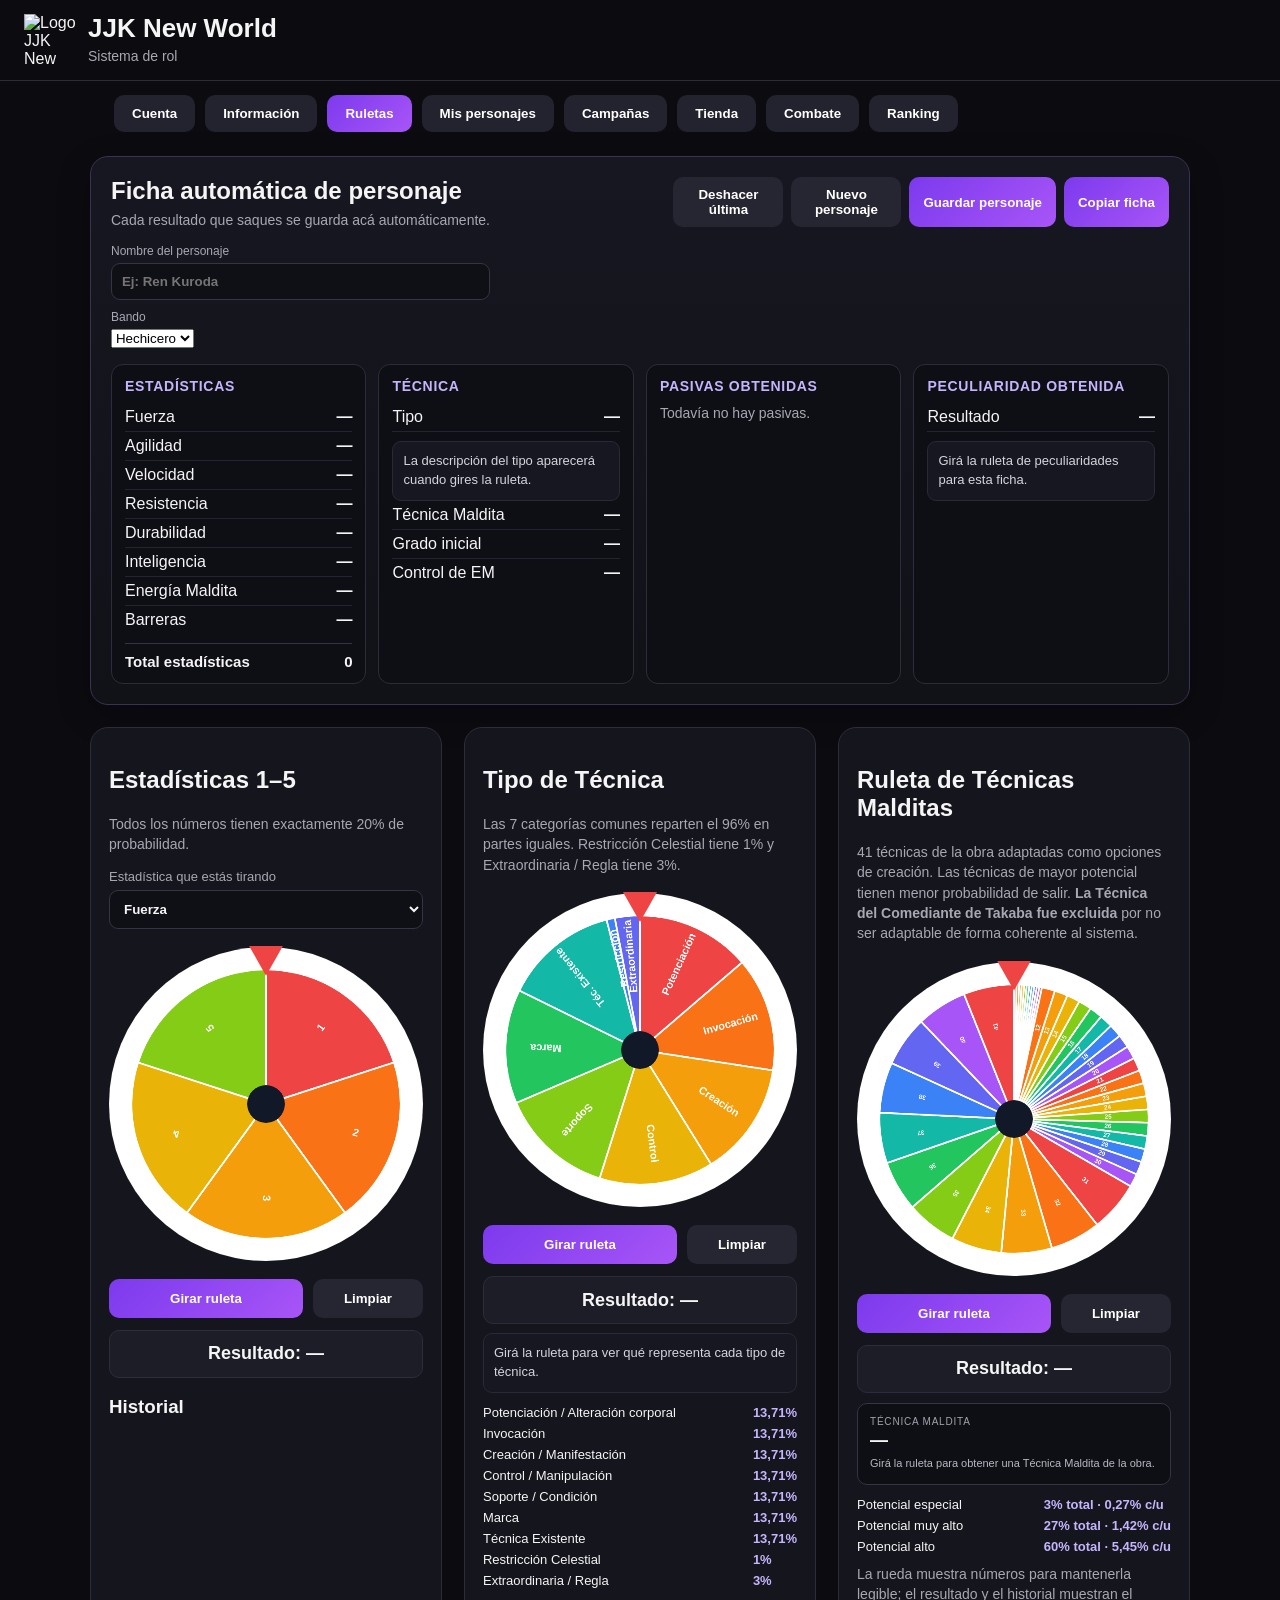
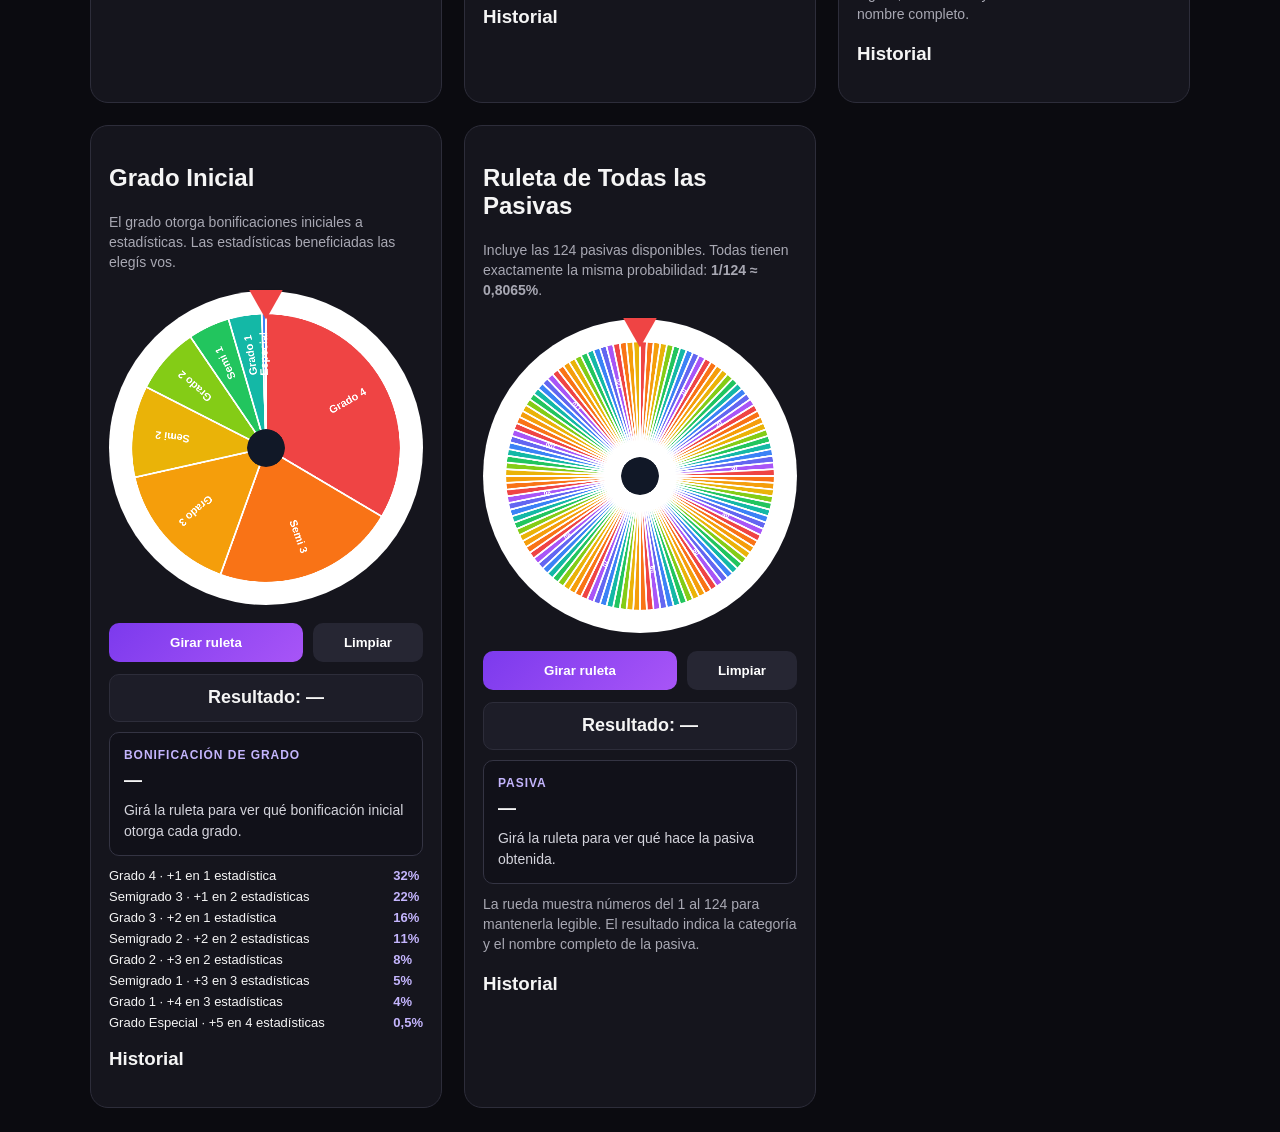
==== commit 6fb86ca7: "Add draft peculiarity to automatic character creation sheet" ====
--- a/index.html
+++ b/index.html
@@ -556,6 +556,11 @@
     <div class="sheet-block">
       <h3>Pasivas obtenidas</h3>
       <div class="sheet-passives" id="sheet-passives"><span class="muted">Todavía no hay pasivas.</span></div>
+    </div>
+    <div class="sheet-block">
+      <h3>Peculiaridad obtenida</h3>
+      <div class="sheet-row"><span>Resultado</span><span class="sheet-value" id="sheet-peculiarity">—</span></div>
+      <div class="tech-desc" id="sheet-peculiarity-effect">Girá la ruleta de peculiaridades para esta ficha.</div>
     </div>
   </div>
 </section>
@@ -844,18 +849,28 @@
 function sideDisplayName(value){
   return value==='maldicion'?'Maldición':value==='brujo'?'Brujo':'Hechicero';
 }
-let sheetState={stats:blankStats(),type:null,technique:null,grade:null,control:null,passives:[],sorcererName:'',userName:'',side:'hechicero',undo:[]};
+function newSheetDraftId(){
+  if(typeof crypto!=='undefined'&&crypto.randomUUID)return crypto.randomUUID();
+  const b=new Uint8Array(16);crypto.getRandomValues(b);b[6]=(b[6]&15)|64;b[8]=(b[8]&63)|128;
+  const hex=Array.from(b,x=>x.toString(16).padStart(2,'0')).join('');
+  return hex.slice(0,8)+'-'+hex.slice(8,12)+'-'+hex.slice(12,16)+'-'+hex.slice(16,20)+'-'+hex.slice(20);
+}
+let peculiaritiesCatalog=[];
+let sheetState={stats:blankStats(),type:null,technique:null,grade:null,control:null,passives:[],peculiarityId:null,draftId:newSheetDraftId(),savedCharacterId:null,sorcererName:'',userName:'',side:'hechicero',undo:[]};
 try{
   const saved=JSON.parse(localStorage.getItem('jjk-character-sheet')||'null');
   if(saved){
     sheetState.stats=normalizeStatsObject({...blankStats(),...(saved.stats||{})});
     sheetState.type=saved.type||null; sheetState.technique=saved.technique||null; sheetState.grade=saved.grade||null; sheetState.control=saved.control||null;
     sheetState.passives=Array.isArray(saved.passives)?saved.passives:[];
+    sheetState.peculiarityId=Number(saved.peculiarityId)||null;
+    sheetState.draftId=/^[0-9a-f]{8}-[0-9a-f-]{27,}$/i.test(saved.draftId||'')?saved.draftId:newSheetDraftId();
+    sheetState.savedCharacterId=saved.savedCharacterId||null;
     sheetState.sorcererName=saved.sorcererName||''; sheetState.userName=''; sheetState.side=normalizeCharacterSide(saved.side);
     sheetState.undo=[];
   }
 }catch(e){}
-function snapshotSheet(){return JSON.stringify({stats:sheetState.stats,type:sheetState.type,technique:sheetState.technique,grade:sheetState.grade,control:sheetState.control,passives:sheetState.passives,sorcererName:sheetState.sorcererName,userName:sheetState.userName,side:sheetState.side})}
+function snapshotSheet(){return JSON.stringify({stats:sheetState.stats,type:sheetState.type,technique:sheetState.technique,grade:sheetState.grade,control:sheetState.control,passives:sheetState.passives,peculiarityId:sheetState.peculiarityId,draftId:sheetState.draftId,savedCharacterId:sheetState.savedCharacterId,sorcererName:sheetState.sorcererName,userName:sheetState.userName,side:sheetState.side})}
 function pushUndo(){sheetState.undo.push(snapshotSheet());if(sheetState.undo.length>50)sheetState.undo.shift()}
 function saveSheet(){localStorage.setItem('jjk-character-sheet',snapshotSheet())}
 function renderSheet(){
@@ -865,6 +880,11 @@
   document.getElementById('sheet-control').textContent=sheetState.control||'—';
   document.getElementById('sorcerer-name').value=sheetState.sorcererName||'';const sideEl=document.getElementById('character-side');if(sideEl)sideEl.value=sheetState.side||'hechicero';const p=document.getElementById('sheet-passives');
   p.innerHTML=sheetState.passives.length?sheetState.passives.map((x,i)=>'<div class="sheet-passive"><b>'+(i+1)+'. '+x.category+' — '+x.name+'</b><span>'+x.description+'</span></div>').join(''):'<span class="muted">Todavía no hay pasivas.</span>';
+  const chosenPeculiarity=peculiaritiesCatalog.find(x=>x.id===Number(sheetState.peculiarityId));
+  document.getElementById('sheet-peculiarity').textContent=chosenPeculiarity?.nombre||(sheetState.peculiarityId?'#'+sheetState.peculiarityId:'—');
+  document.getElementById('sheet-peculiarity-effect').textContent=chosenPeculiarity?.efecto||(sheetState.peculiarityId?'Cargando descripción...':'Girá la ruleta de peculiaridades para esta ficha.');
+  const saveBtn=document.getElementById('save-character');
+  if(saveBtn){saveBtn.disabled=!!sheetState.savedCharacterId;saveBtn.textContent=sheetState.savedCharacterId?'Personaje guardado':'Guardar personaje';}
   saveSheet();
 }
 function registerResult(key,idx){
@@ -884,11 +904,13 @@
   lines.push('','TÉCNICA','Tipo: '+(sheetState.type||'—'),'Técnica Maldita: '+(sheetState.technique||'—'),'Descripción: '+(sheetState.type?(typeDescriptions[sheetState.type]||'—'):'—'),'Grado inicial: '+(sheetState.grade||'—'),'Control de Energía Maldita: '+(sheetState.control||'—'),'','PASIVAS');
   if(sheetState.passives.length)sheetState.passives.forEach((p,i)=>lines.push((i+1)+'. '+p.category+' — '+p.name+' | '+p.description));
   else lines.push('—');
+  const pec=peculiaritiesCatalog.find(p=>p.id===Number(sheetState.peculiarityId));
+  lines.push('','PECULIARIDAD',pec?pec.nombre+' | '+pec.efecto:'—');
   return lines.join('\n');
 }
 function toast(msg){const t=document.getElementById('toast');t.textContent=msg;t.classList.add('show');setTimeout(()=>t.classList.remove('show'),1500)}
-document.getElementById('undo-sheet').addEventListener('click',()=>{if(!sheetState.undo.length){toast('No hay tiradas para deshacer.');return}const prev=JSON.parse(sheetState.undo.pop());sheetState={...sheetState,...prev,undo:sheetState.undo};renderSheet();});
-document.getElementById('new-sheet').addEventListener('click',()=>{pushUndo();sheetState.stats=blankStats();sheetState.type=null;sheetState.technique=null;sheetState.grade=null;sheetState.control=null;sheetState.passives=[];sheetState.sorcererName='';sheetState.userName='';sheetState.side='hechicero';renderSheet();toast('Ficha nueva creada.');});
+document.getElementById('undo-sheet').addEventListener('click',()=>{if(!sheetState.undo.length){toast('No hay tiradas para deshacer.');return}const prev=JSON.parse(sheetState.undo.pop());sheetState={...sheetState,...prev,undo:sheetState.undo};renderSheet();refreshPeculiarityCharacterOptions();});
+document.getElementById('new-sheet').addEventListener('click',()=>{pushUndo();sheetState.stats=blankStats();sheetState.type=null;sheetState.technique=null;sheetState.grade=null;sheetState.control=null;sheetState.passives=[];sheetState.peculiarityId=null;sheetState.draftId=newSheetDraftId();sheetState.savedCharacterId=null;sheetState.sorcererName='';sheetState.userName='';sheetState.side='hechicero';renderSheet();refreshPeculiarityCharacterOptions();toast('Ficha nueva creada.');});
 document.getElementById('sorcerer-name').addEventListener('input',e=>{sheetState.sorcererName=e.target.value;saveSheet()});document.getElementById('character-side').addEventListener('change',e=>{sheetState.side=normalizeCharacterSide(e.target.value);saveSheet()});
 document.getElementById('copy-sheet').addEventListener('click',async()=>{try{await navigator.clipboard.writeText(sheetText());toast('Ficha copiada para Discord.')}catch(e){const ta=document.createElement('textarea');ta.value=sheetText();document.body.appendChild(ta);ta.select();document.execCommand('copy');ta.remove();toast('Ficha copiada para Discord.')}});
 renderSheet();
@@ -1293,7 +1315,6 @@
   savedCharacters.unshift(ch);saveCharacters();renderCharacters();toast('Personaje guardado en Mis personajes.');
 });
 
-let peculiaritiesCatalog=[];
 let peculiarityWeights={comun:49,poco:28,rara:15,epica:6,legendaria:2};
 async function loadPeculiaritiesCatalog(){
  try{
@@ -1306,6 +1327,7 @@
   if(typeof renderInformation==='function')renderInformation();
   const wheel=document.getElementById('card-peculiarities');if(wheel)wheel.outerHTML=peculiarityWheelHtml();
   drawPeculiarityWheel();
+  renderSheet();
   refreshPeculiarityCharacterOptions();
  }catch(e){console.error('Catálogo de peculiaridades',e)}
 }
